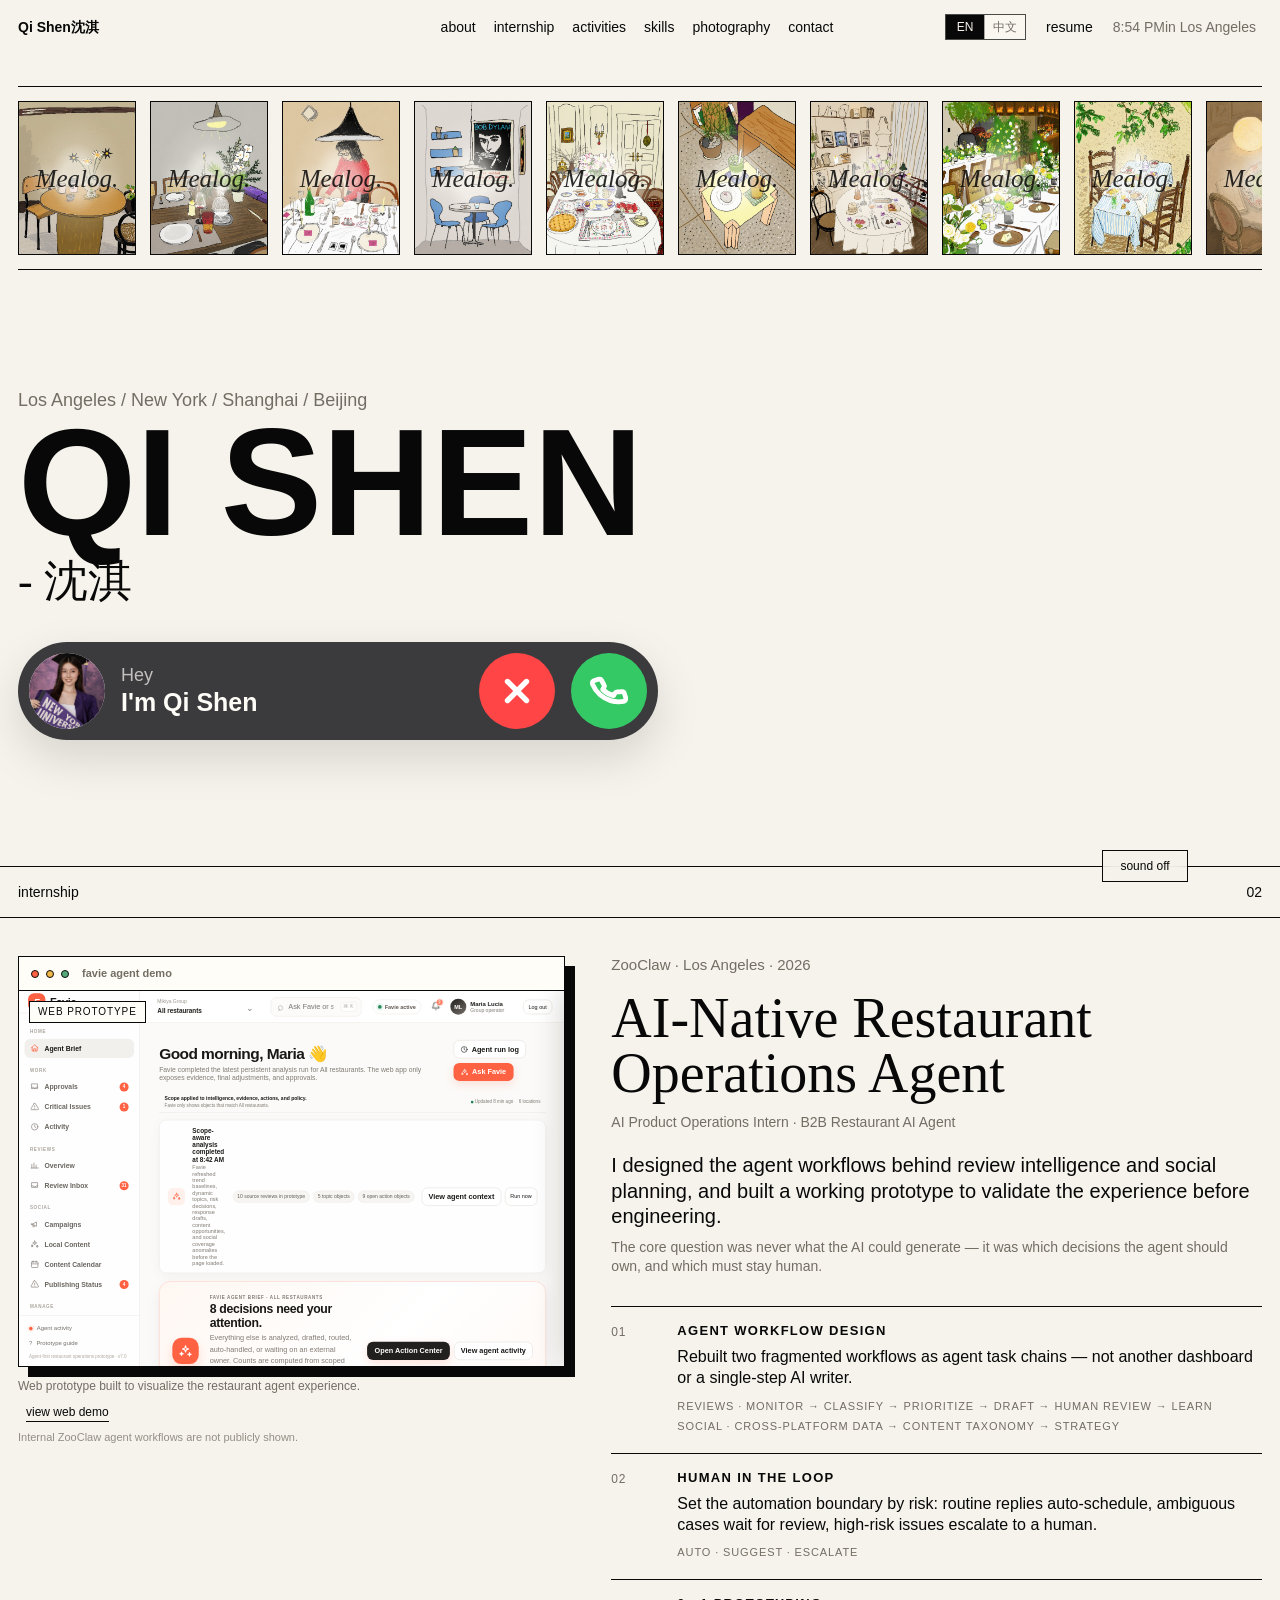
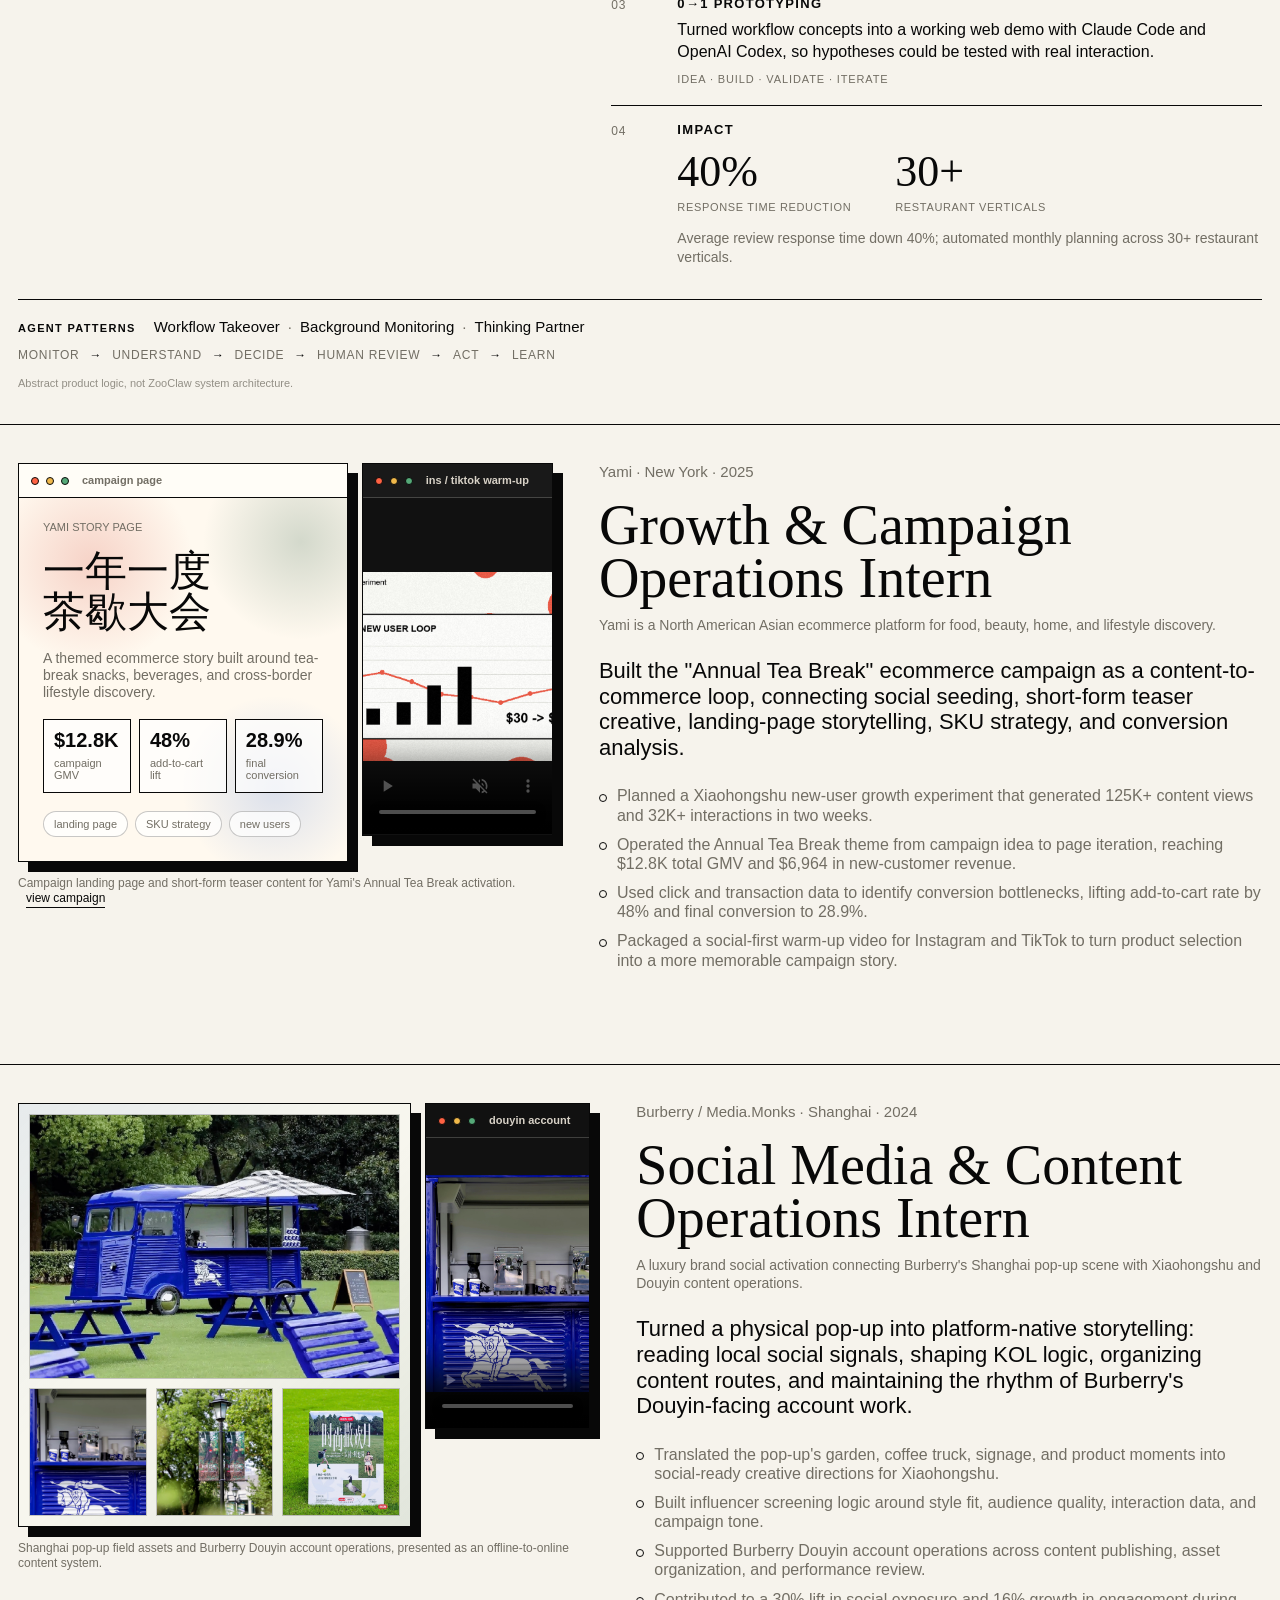
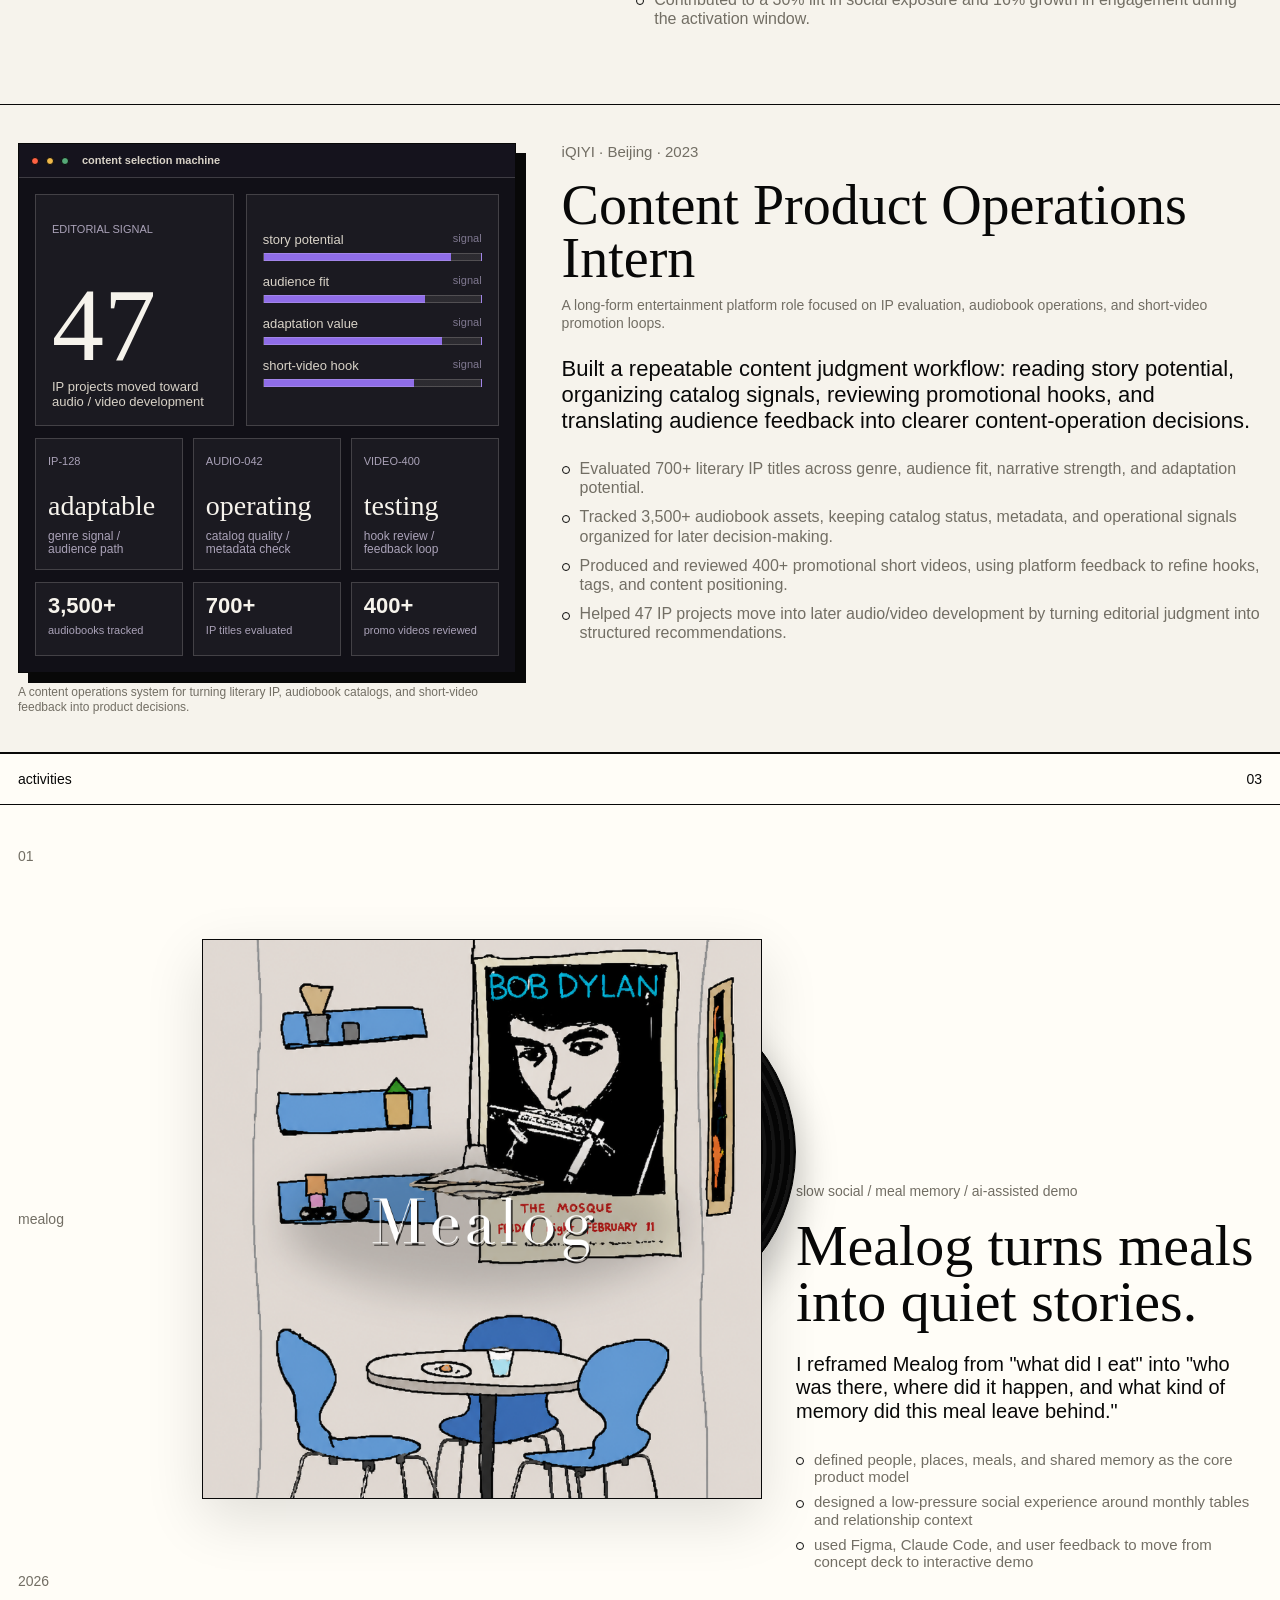
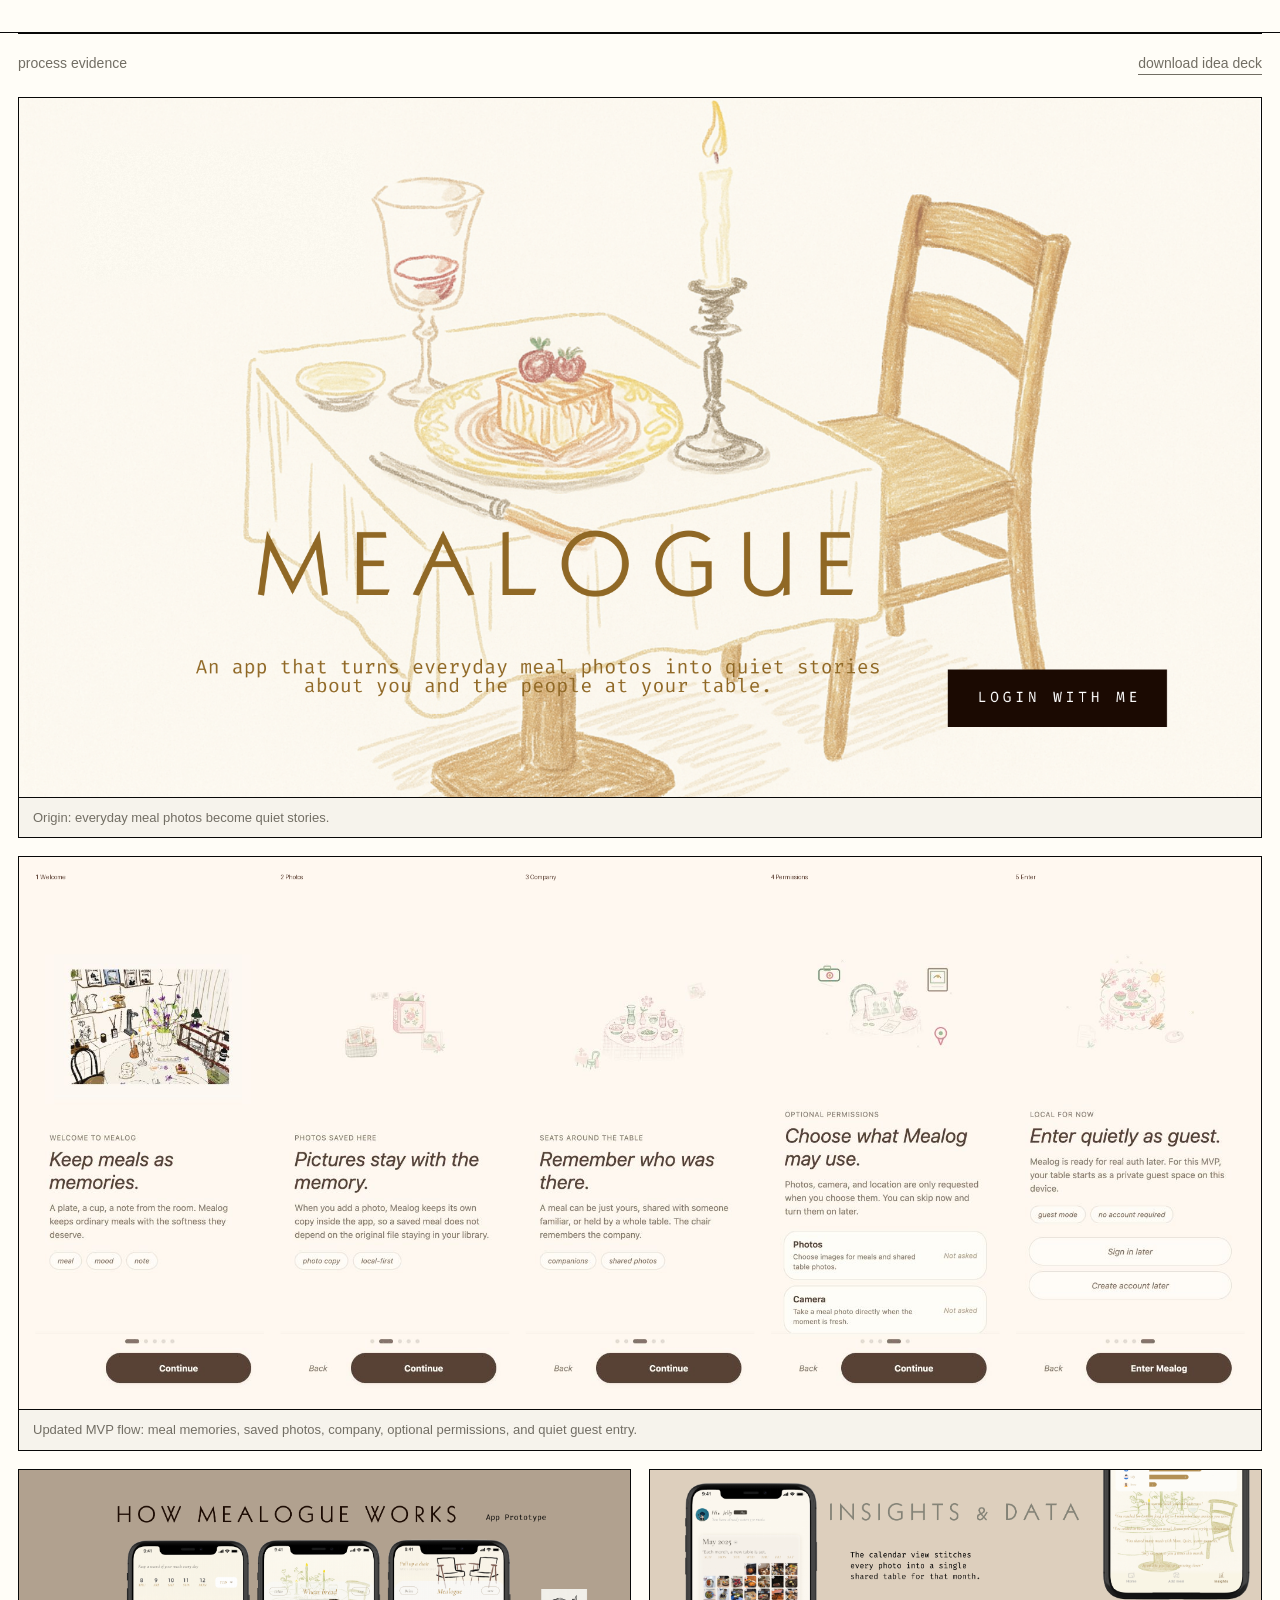
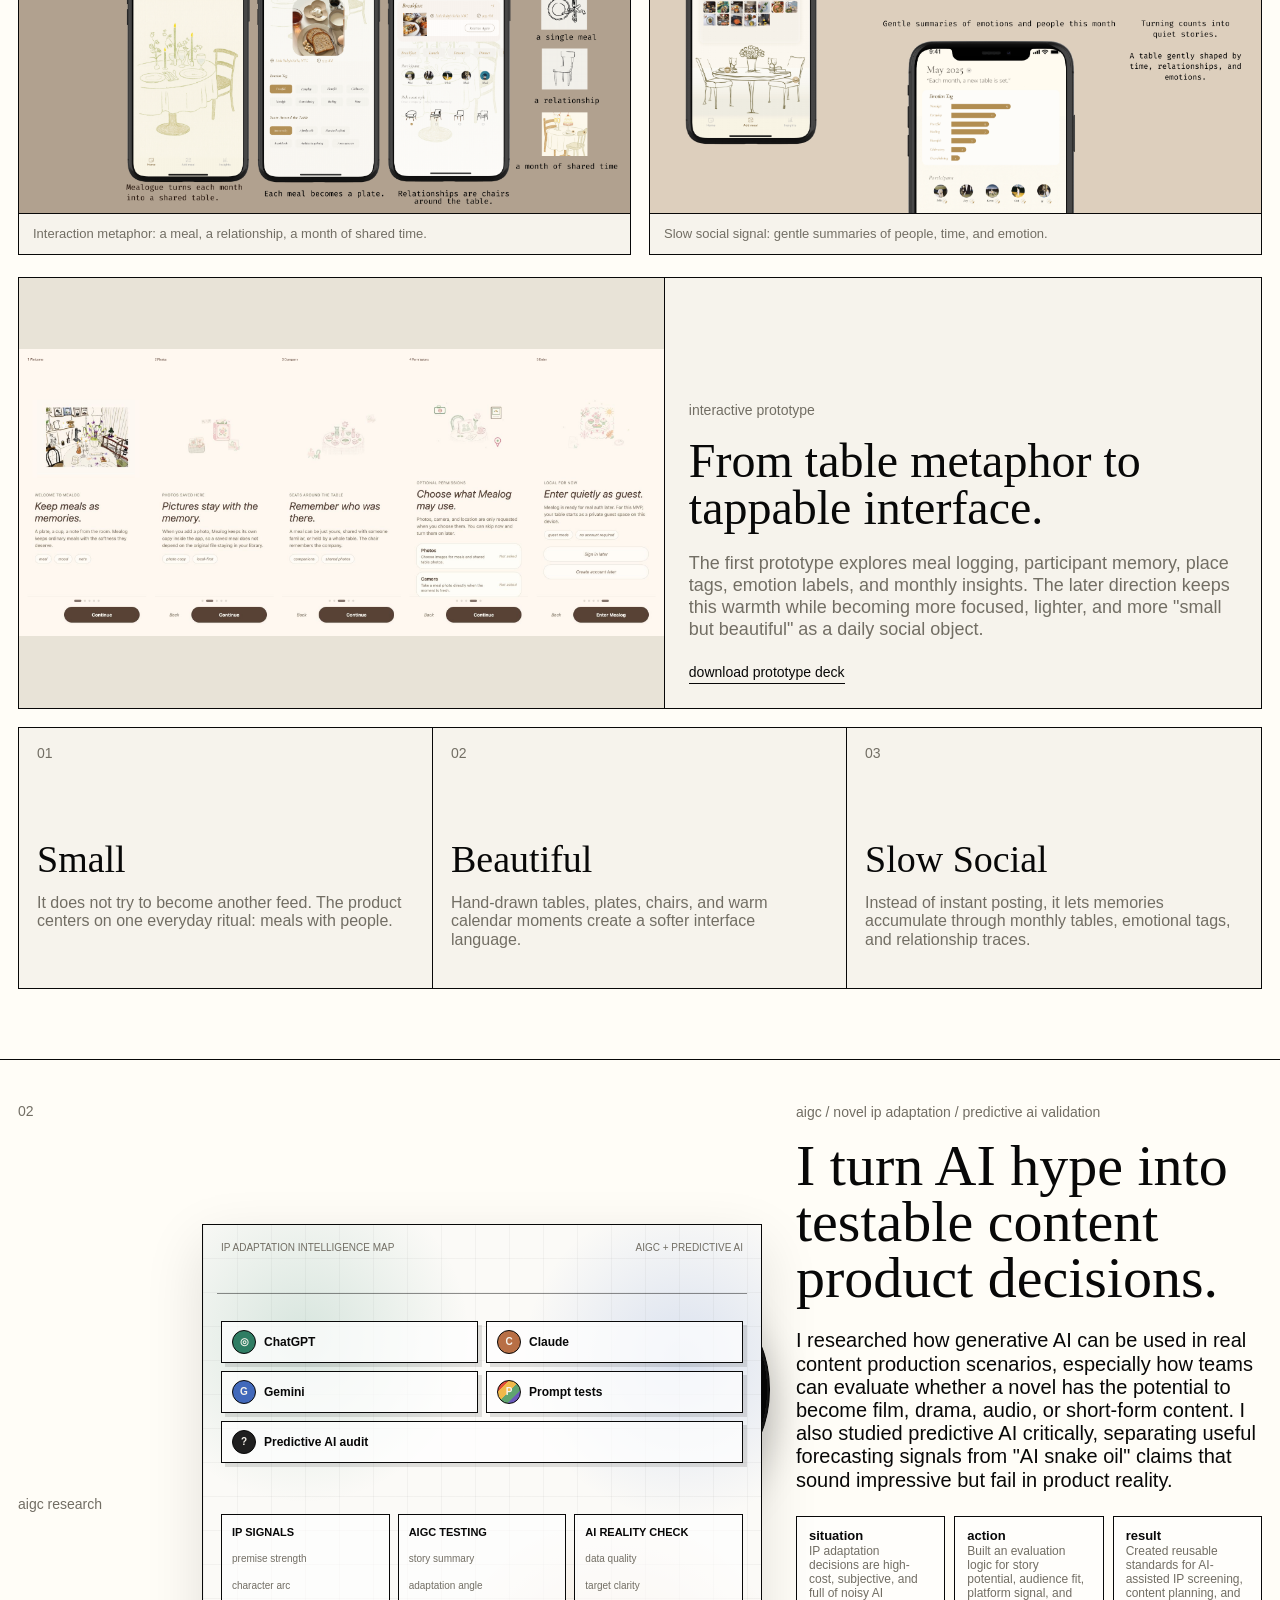
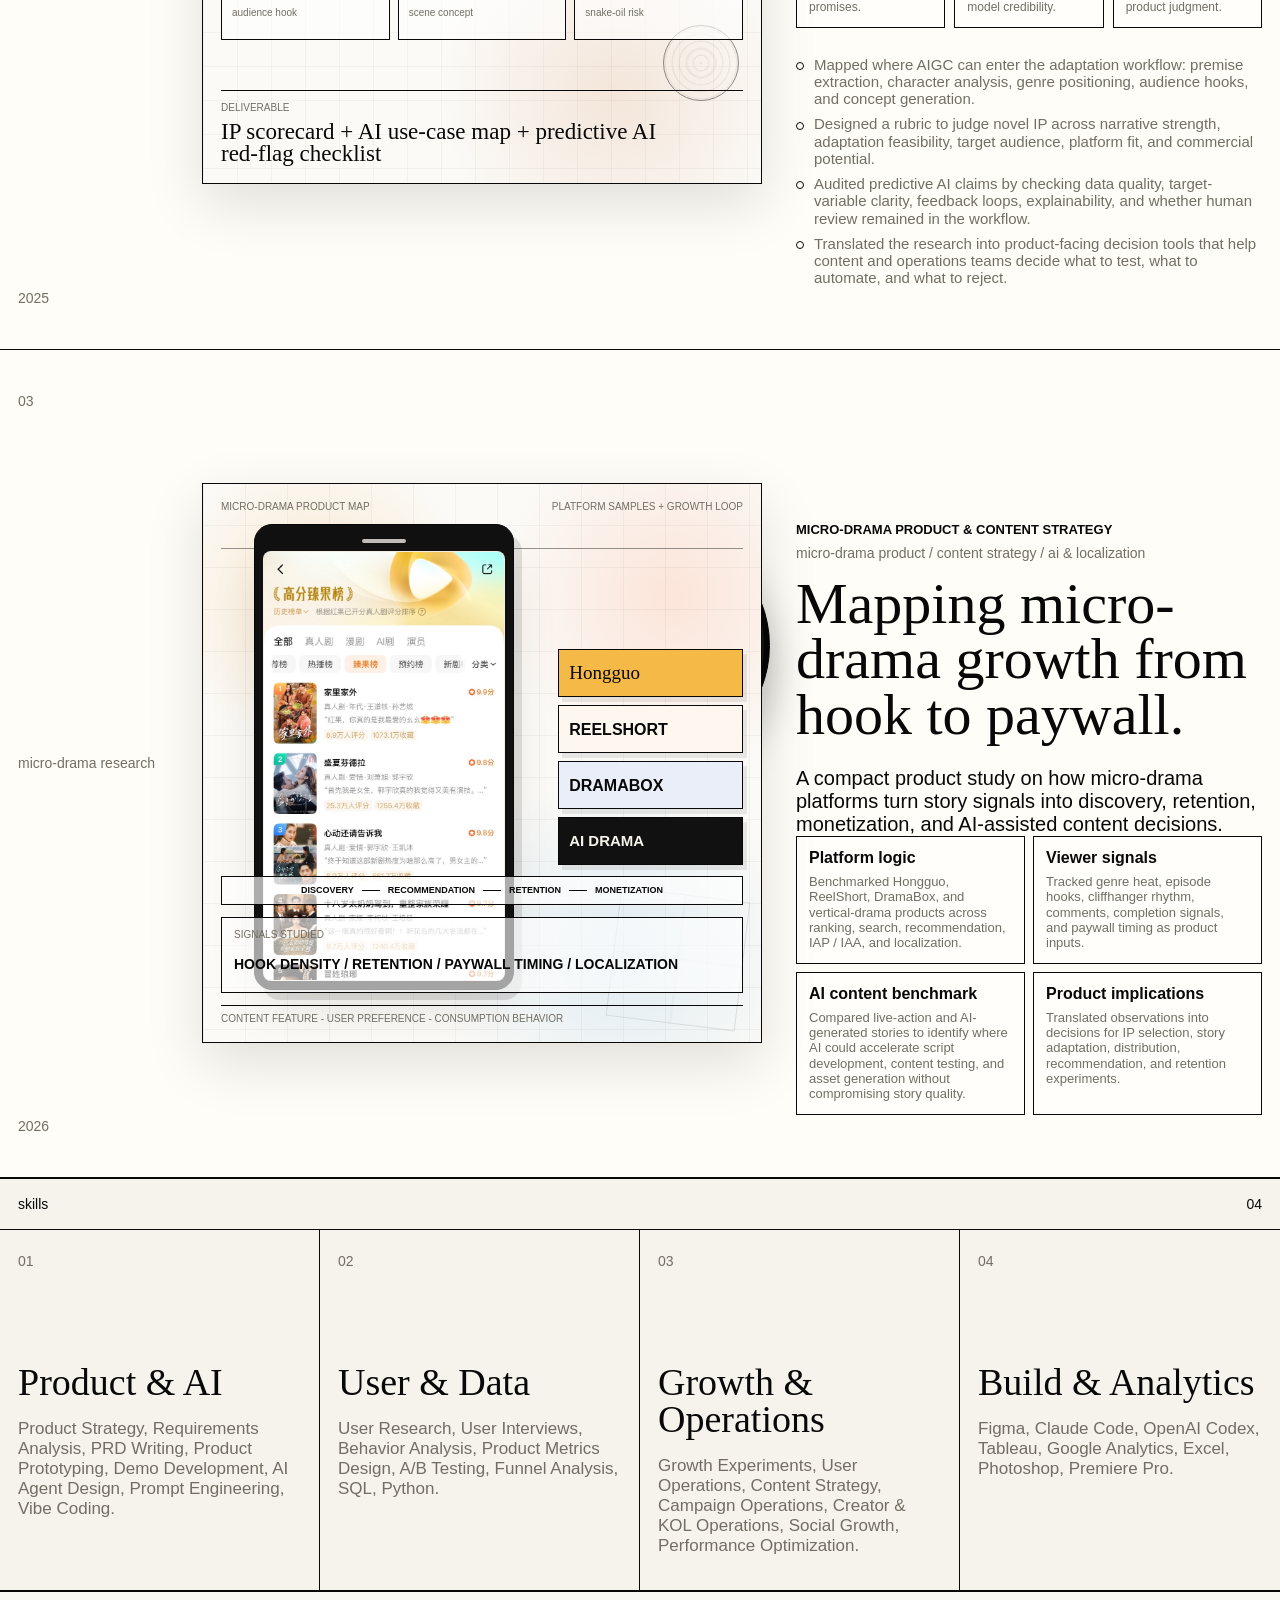
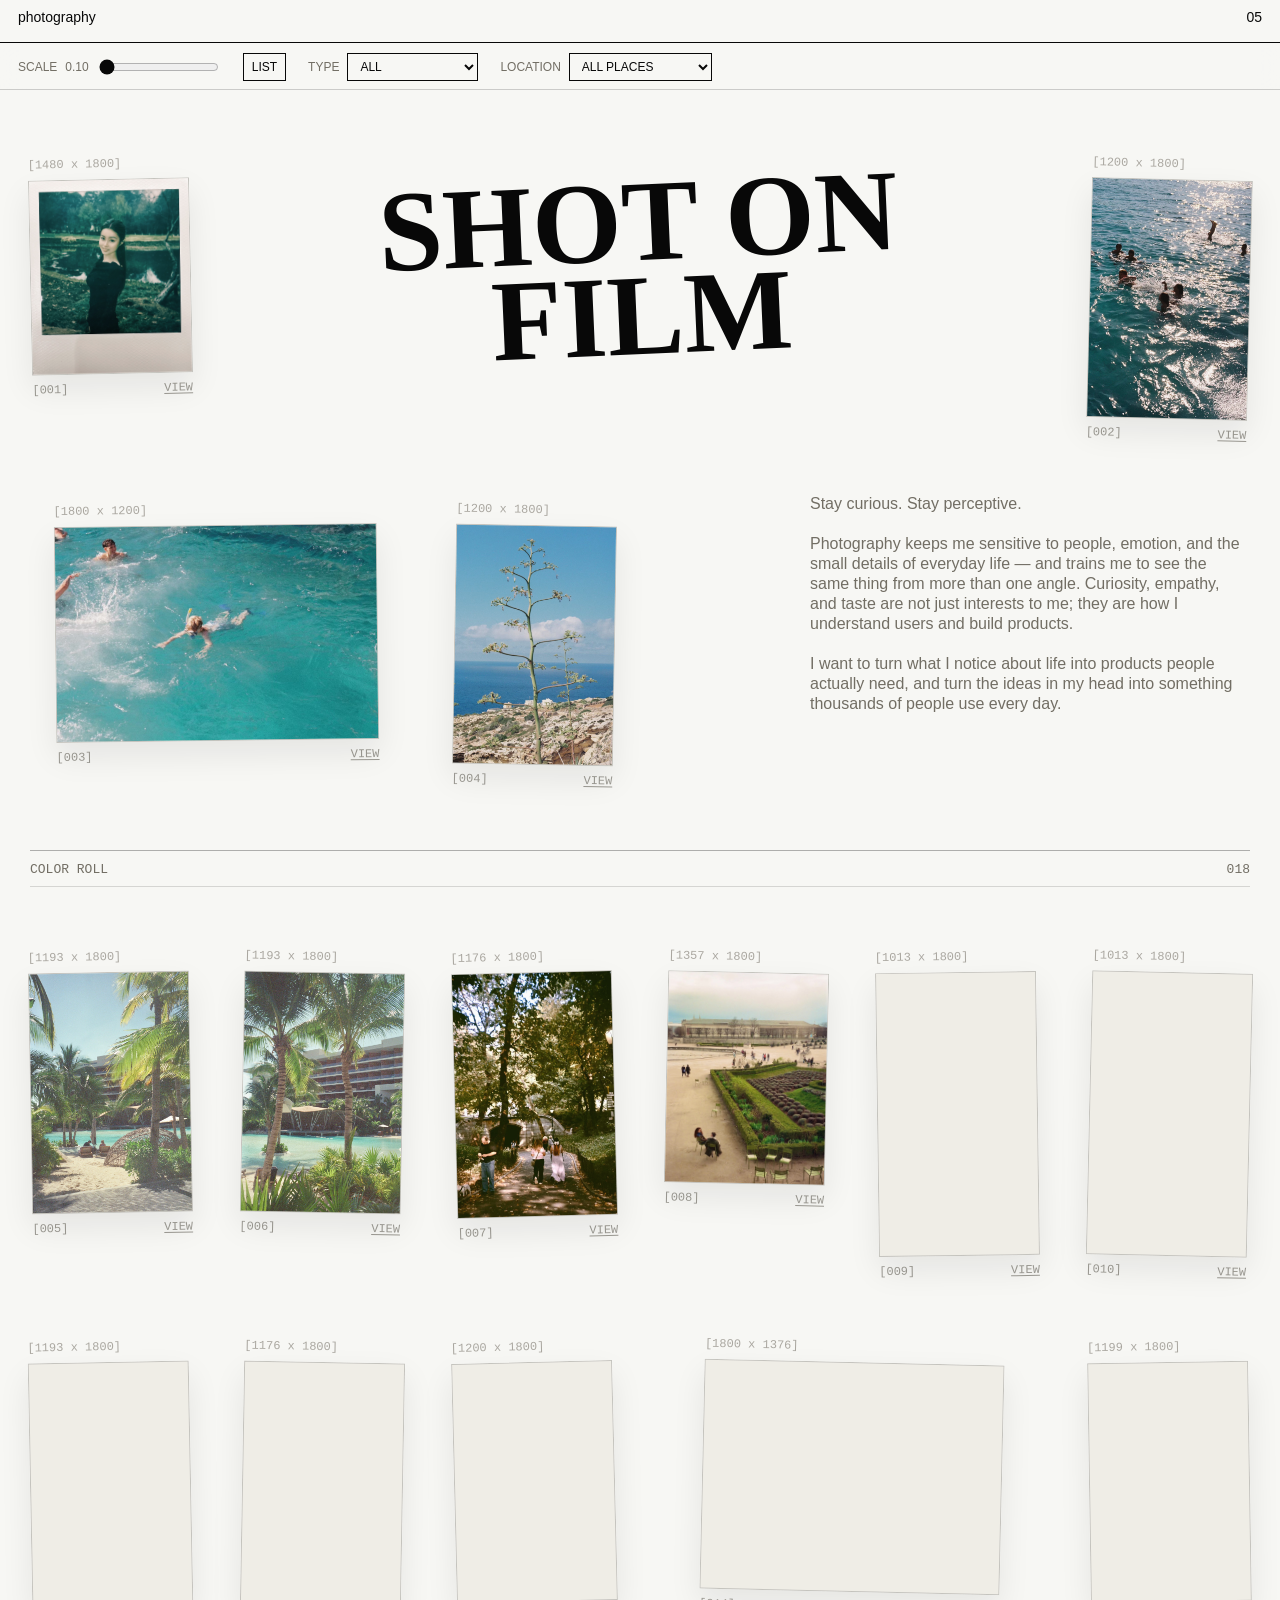
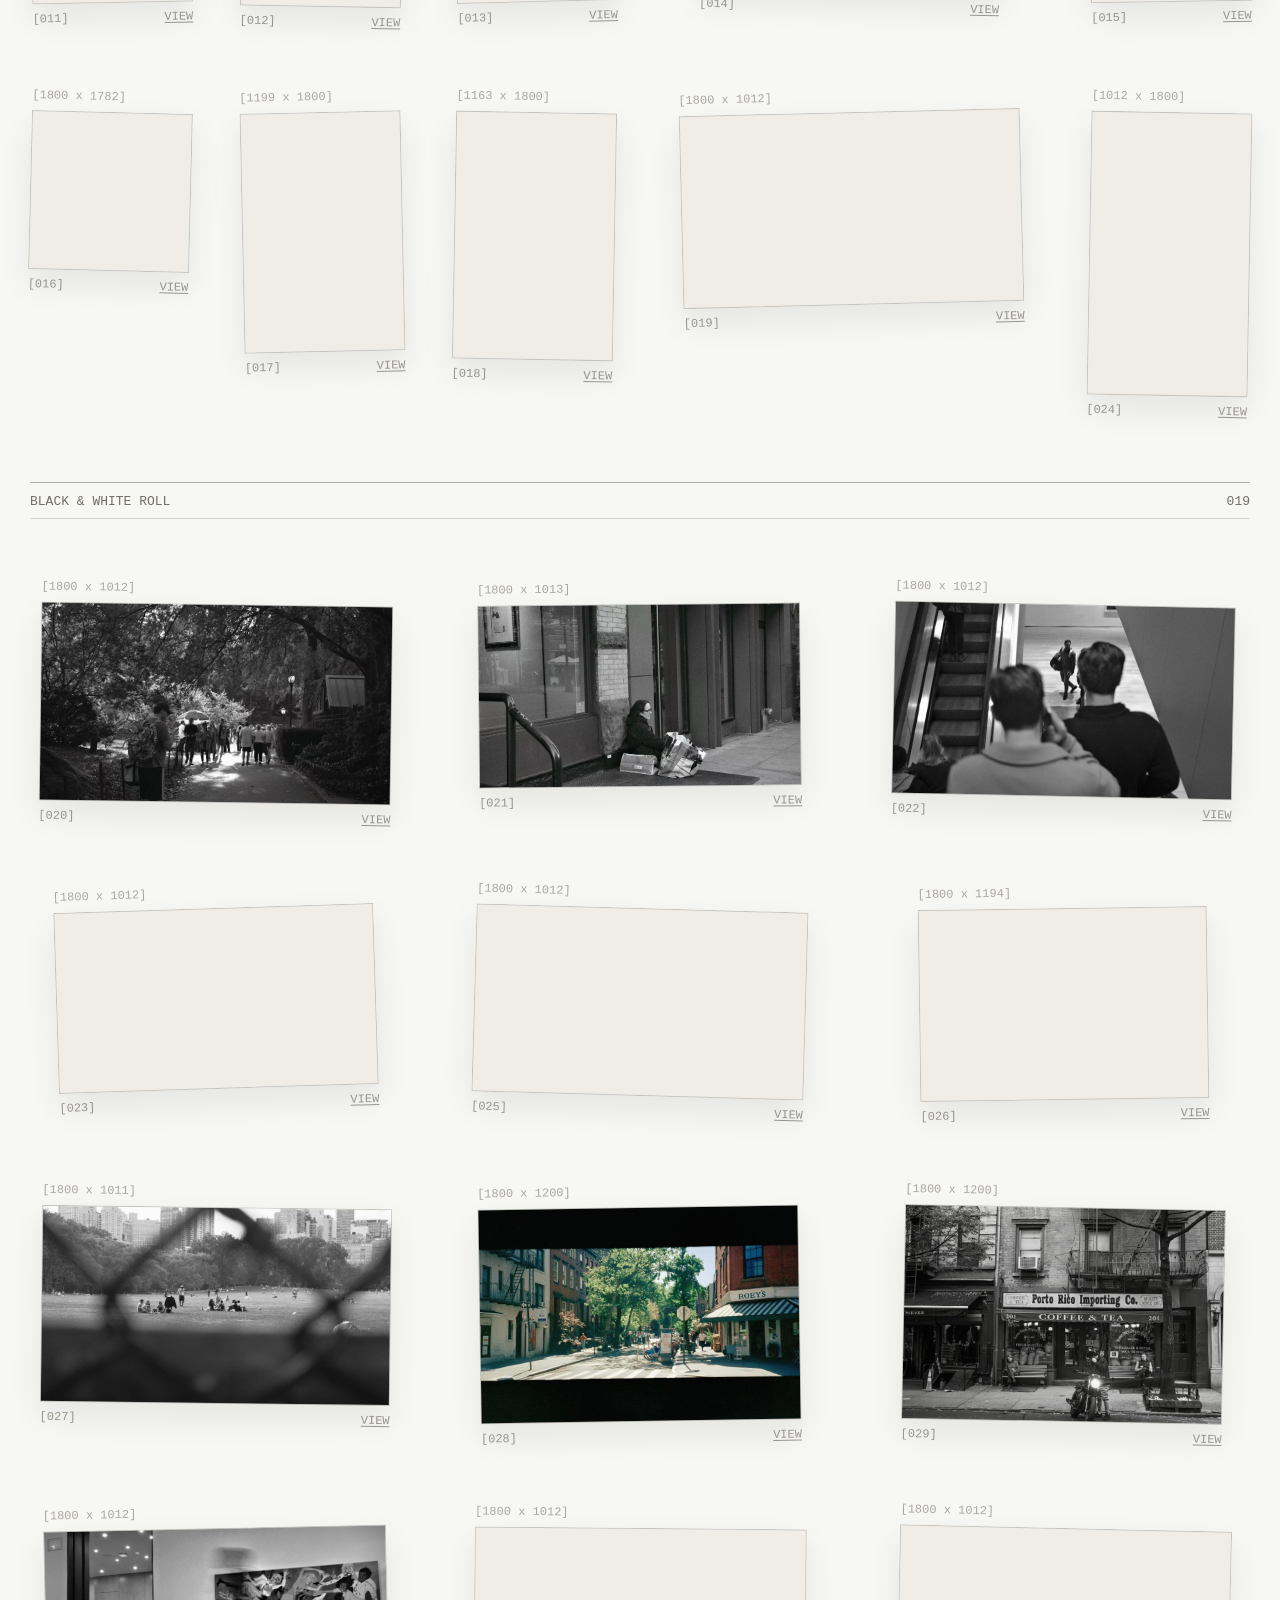
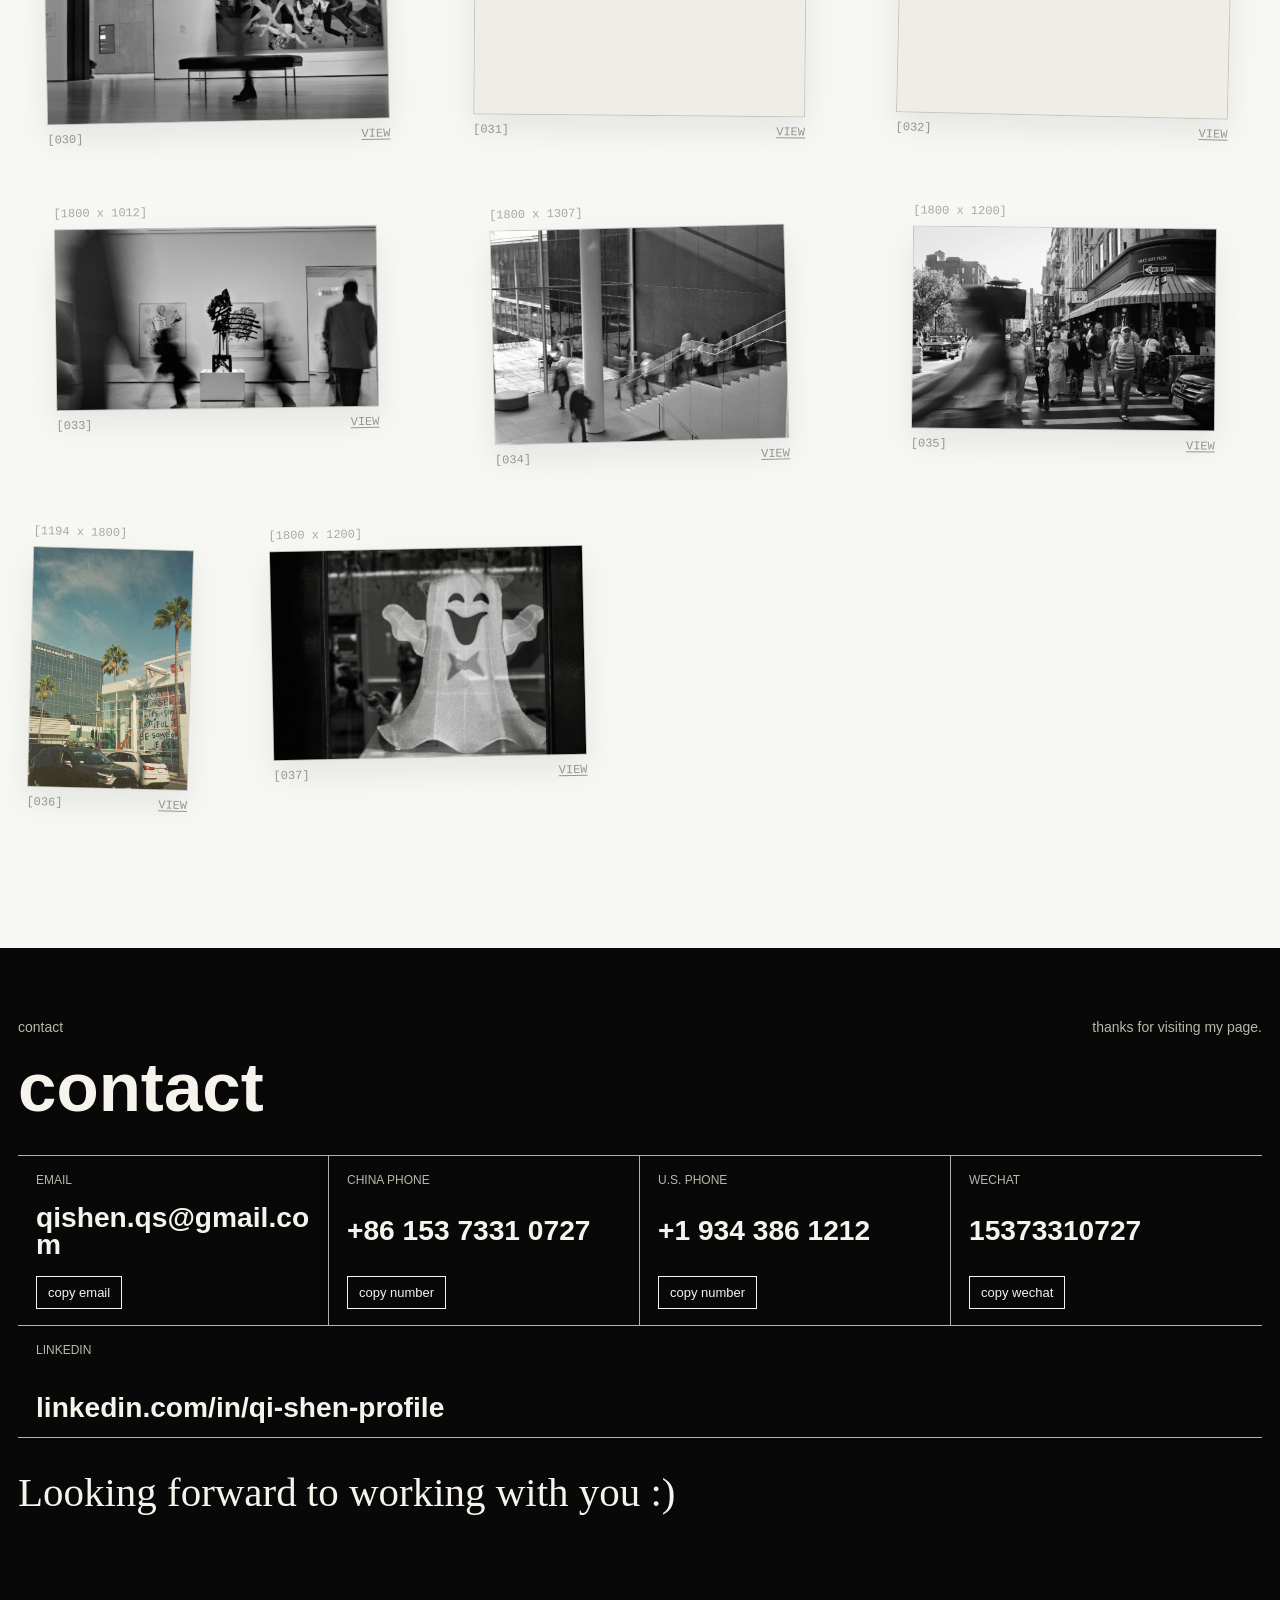
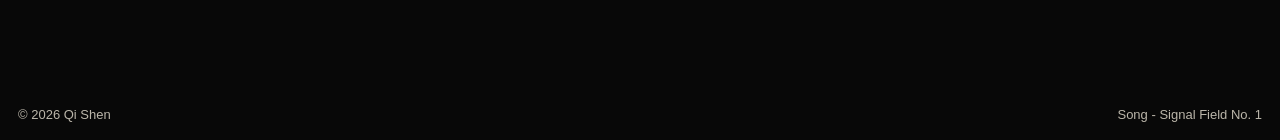
==== index.html @ 94c2ced9 "Add bilingual portfolio language switch" ====
<!doctype html>
<html lang="en">
  <head>
    <meta charset="utf-8">
    <meta name="viewport" content="width=device-width, initial-scale=1">
    <title>Qi Shen - Portfolio</title>
    <meta
      name="description"
      content="Qi Shen's portfolio across user insight, content systems, AI workflows, growth experiments, and digital operations."
    >
    <link rel="stylesheet" href="./styles.css?v=35">
    <script>
      /* Set the stored language before first paint so returning visitors never see a flash. */
      (function () {
        var root = document.documentElement;
        var lang = "en";
        try {
          var stored = window.localStorage.getItem("portfolio-lang");
          if (stored === "zh" || stored === "en") lang = stored;
        } catch (error) {
          lang = "en";
        }
        root.setAttribute("data-lang", lang);
        if (lang === "zh") root.setAttribute("data-lang-pending", "");
        window.setTimeout(function () {
          root.removeAttribute("data-lang-pending");
        }, 1500);
      })();
    </script>
  </head>
  <body>
    <audio id="site-audio" src="./assets/signal-field.wav" preload="auto" loop autoplay></audio>

    <button class="sound-toggle" type="button" aria-label="Toggle soundtrack" aria-pressed="false">
      sound off
    </button>

    <header class="topbar">
      <a class="brand" href="#home">Qi Shen沈淇</a>
      <nav class="primary-nav" aria-label="Main navigation">
        <a href="#about">about</a>
        <a href="#internship">internship</a>
        <a href="#activities">activities</a>
        <a href="#skills">skills</a>
        <a href="#photography">photography</a>
        <a href="#contact">contact</a>
      </nav>
      <div class="header-actions">
        <div class="lang-switch" role="group" aria-label="Language">
          <button class="lang-option is-active" type="button" data-lang-option="en" aria-pressed="true">EN</button>
          <button class="lang-option" type="button" data-lang-option="zh" aria-pressed="false">中文</button>
        </div>
        <details class="resume-menu">
          <summary>resume</summary>
          <div class="resume-panel">
            <a href="./assets/Qi-Shen-Resume-CN.pdf" download>Chinese resume</a>
            <a href="./assets/Qi-Shen-Resume-EN.pdf" download>English resume</a>
          </div>
        </details>
        <span class="local-clock"><span id="la-time">--:--</span> in Los Angeles</span>
      </div>
    </header>

    <main id="home">
      <section class="hero" aria-label="Qi Shen introduction">
        <div class="ticker" aria-hidden="true">
          <div class="ticker-track">
            <figure class="ticker-frame"><img src="./assets/mealog-ticker-01.jpg" alt=""><figcaption>Mealog.</figcaption></figure>
            <figure class="ticker-frame"><img src="./assets/mealog-ticker-02.jpg" alt=""><figcaption>Mealog.</figcaption></figure>
            <figure class="ticker-frame"><img src="./assets/mealog-ticker-03.jpg" alt=""><figcaption>Mealog.</figcaption></figure>
            <figure class="ticker-frame"><img src="./assets/mealog-ticker-04.jpg" alt=""><figcaption>Mealog.</figcaption></figure>
            <figure class="ticker-frame"><img src="./assets/mealog-ticker-05.jpg" alt=""><figcaption>Mealog.</figcaption></figure>
            <figure class="ticker-frame"><img src="./assets/mealog-ticker-06.jpg" alt=""><figcaption>Mealog.</figcaption></figure>
            <figure class="ticker-frame"><img src="./assets/mealog-ticker-07.jpg" alt=""><figcaption>Mealog.</figcaption></figure>
            <figure class="ticker-frame"><img src="./assets/mealog-ticker-08.jpg" alt=""><figcaption>Mealog.</figcaption></figure>
            <figure class="ticker-frame"><img src="./assets/mealog-ticker-09.jpg" alt=""><figcaption>Mealog.</figcaption></figure>
            <figure class="ticker-frame"><img src="./assets/mealog-ticker-10.jpg" alt=""><figcaption>Mealog.</figcaption></figure>
            <figure class="ticker-frame"><img src="./assets/mealog-ticker-11.jpg" alt=""><figcaption>Mealog.</figcaption></figure>
            <figure class="ticker-frame"><img src="./assets/mealog-ticker-12.jpg" alt=""><figcaption>Mealog.</figcaption></figure>
            <figure class="ticker-frame"><img src="./assets/mealog-ticker-13.jpg" alt=""><figcaption>Mealog.</figcaption></figure>
            <figure class="ticker-frame"><img src="./assets/mealog-ticker-14.jpg" alt=""><figcaption>Mealog.</figcaption></figure>
            <figure class="ticker-frame"><img src="./assets/mealog-ticker-01.jpg" alt=""><figcaption>Mealog.</figcaption></figure>
            <figure class="ticker-frame"><img src="./assets/mealog-ticker-02.jpg" alt=""><figcaption>Mealog.</figcaption></figure>
            <figure class="ticker-frame"><img src="./assets/mealog-ticker-03.jpg" alt=""><figcaption>Mealog.</figcaption></figure>
            <figure class="ticker-frame"><img src="./assets/mealog-ticker-04.jpg" alt=""><figcaption>Mealog.</figcaption></figure>
            <figure class="ticker-frame"><img src="./assets/mealog-ticker-05.jpg" alt=""><figcaption>Mealog.</figcaption></figure>
            <figure class="ticker-frame"><img src="./assets/mealog-ticker-06.jpg" alt=""><figcaption>Mealog.</figcaption></figure>
            <figure class="ticker-frame"><img src="./assets/mealog-ticker-07.jpg" alt=""><figcaption>Mealog.</figcaption></figure>
            <figure class="ticker-frame"><img src="./assets/mealog-ticker-08.jpg" alt=""><figcaption>Mealog.</figcaption></figure>
            <figure class="ticker-frame"><img src="./assets/mealog-ticker-09.jpg" alt=""><figcaption>Mealog.</figcaption></figure>
            <figure class="ticker-frame"><img src="./assets/mealog-ticker-10.jpg" alt=""><figcaption>Mealog.</figcaption></figure>
            <figure class="ticker-frame"><img src="./assets/mealog-ticker-11.jpg" alt=""><figcaption>Mealog.</figcaption></figure>
            <figure class="ticker-frame"><img src="./assets/mealog-ticker-12.jpg" alt=""><figcaption>Mealog.</figcaption></figure>
            <figure class="ticker-frame"><img src="./assets/mealog-ticker-13.jpg" alt=""><figcaption>Mealog.</figcaption></figure>
            <figure class="ticker-frame"><img src="./assets/mealog-ticker-14.jpg" alt=""><figcaption>Mealog.</figcaption></figure>
          </div>
        </div>

        <div class="hero-copy">
          <p class="place">Los Angeles / New York / Shanghai / Beijing</p>
          <h1>Qi Shen</h1>
          <p class="cn-name">- 沈淇</p>
          <div class="call-shell" id="about" aria-label="Qi Shen about me call">
            <div class="call-card">
              <img class="call-avatar" src="./assets/qi-shen-grad-portrait.jpg" alt="Qi Shen portrait">
              <div class="call-text">
                <span>Hey</span>
                <strong>I'm Qi Shen</strong>
              </div>
              <button class="call-button call-decline" type="button" aria-label="Hide introduction">
                <svg aria-hidden="true" viewBox="0 0 24 24">
                  <path d="M18 6 6 18M6 6l12 12"></path>
                </svg>
              </button>
              <button class="call-button call-accept" type="button" aria-label="Show introduction" aria-controls="intro-note" aria-expanded="false">
                <svg aria-hidden="true" viewBox="0 0 24 24">
                  <path d="M22 16.92v3a2 2 0 0 1-2.18 2 19.8 19.8 0 0 1-8.63-3.07 19.5 19.5 0 0 1-6-6A19.8 19.8 0 0 1 2.12 4.18 2 2 0 0 1 4.11 2h3a2 2 0 0 1 2 1.72c.12.92.33 1.82.62 2.68a2 2 0 0 1-.45 2.11L8.01 9.78a16 16 0 0 0 6.21 6.21l1.27-1.27a2 2 0 0 1 2.11-.45c.86.29 1.76.5 2.68.62A2 2 0 0 1 22 16.92z"></path>
                </svg>
              </button>
            </div>
            <article class="intro-note" id="intro-note" hidden>
              <figure class="intro-portrait">
                <img src="./assets/qi-shen-grad-portrait.jpg" alt="Qi Shen graduation portrait">
                <figcaption>
                  <span>qi shen / 沈淇</span>
                  <small>curious observer · product thinker</small>
                </figcaption>
              </figure>
              <div class="intro-copy">
                <div class="intro-welcome">
                  <p class="intro-kicker">Hey, welcome to</p>
                  <h2>Shen Qi's Curious Page.</h2>
                  <p class="intro-tags">PEOPLE · CONTENT · DATA · TASTE · CURIOSITY</p>
                </div>
                <div class="intro-strengths" aria-label="Core strengths">
                  <article class="intro-strength">
                    <span>01</span>
                    <h3>User &amp; Content Insight</h3>
                    <p>Find the signals that actually matter inside behavior, content, and context.</p>
                    <small>USER BEHAVIOR · CONTENT SENSE · EMPATHY</small>
                  </article>
                  <article class="intro-strength">
                    <span>02</span>
                    <h3>Strategic Judgment</h3>
                    <p>Move from "what happened" to "why, and what we do next".</p>
                    <small>DATA · PATTERN · DECISION</small>
                  </article>
                  <article class="intro-strength">
                    <span>03</span>
                    <h3>Planning &amp; Execution</h3>
                    <p>Turn vague ideas into plans, experiments, and results that actually happen.</p>
                    <small>EXPERIMENT · EXECUTION · ITERATION</small>
                  </article>
                </div>
              </div>
            </article>
          </div>
        </div>
      </section>

      <section class="internship section-block" id="internship" aria-label="Internship experience">
        <div class="section-heading">
          <p>Internship</p>
          <span>02</span>
        </div>
        <div class="experience-list">
          <article class="experience-card is-featured is-zooclaw">
            <figure class="experience-visual zoo-visual">
              <div class="demo-window" aria-label="Favie restaurant AI agent web prototype preview">
                <div class="demo-window-bar" aria-hidden="true">
                  <span></span>
                  <span></span>
                  <span></span>
                  <strong>favie agent demo</strong>
                </div>
                <div class="demo-window-screen">
                  <iframe src="./assets/favie-agent-demo.html" title="Favie restaurant AI agent web prototype" loading="lazy"></iframe>
                  <span class="demo-flag">Web prototype</span>
                </div>
              </div>
              <figcaption>
                <span class="zoo-caption">Web prototype built to visualize the restaurant agent experience.</span>
                <a class="zoo-demo-link" href="./assets/favie-agent-demo.html" target="_blank" rel="noopener">view web demo</a>
                <span class="zoo-confidential">Internal ZooClaw agent workflows are not publicly shown.</span>
              </figcaption>
            </figure>

            <div class="zoo-head">
              <p class="experience-meta">ZooClaw · Los Angeles · 2026</p>
              <h2>AI-Native Restaurant<br>Operations Agent</h2>
              <p class="zoo-role">AI Product Operations Intern · B2B Restaurant AI Agent</p>
              <p class="zoo-overview">I designed the agent workflows behind review intelligence and social planning, and built a working prototype to validate the experience before engineering.</p>
              <p class="zoo-overview-sub">The core question was never what the AI could generate — it was which decisions the agent should own, and which must stay human.</p>
            </div>

            <div class="zoo-blocks">
              <article class="zoo-block">
                <span class="zoo-block-index">01</span>
                <div>
                  <h3>Agent Workflow Design</h3>
                  <p>Rebuilt two fragmented workflows as agent task chains — not another dashboard or a single-step AI writer.</p>
                  <small>Reviews · monitor → classify → prioritize → draft → human review → learn</small>
                  <small>Social · cross-platform data → content taxonomy → strategy</small>
                </div>
              </article>
              <article class="zoo-block">
                <span class="zoo-block-index">02</span>
                <div>
                  <h3>Human in the Loop</h3>
                  <p>Set the automation boundary by risk: routine replies auto-schedule, ambiguous cases wait for review, high-risk issues escalate to a human.</p>
                  <small>Auto · Suggest · Escalate</small>
                </div>
              </article>
              <article class="zoo-block">
                <span class="zoo-block-index">03</span>
                <div>
                  <h3>0→1 Prototyping</h3>
                  <p>Turned workflow concepts into a working web demo with Claude Code and OpenAI Codex, so hypotheses could be tested with real interaction.</p>
                  <small>Idea · Build · Validate · Iterate</small>
                </div>
              </article>
              <article class="zoo-block zoo-block-impact">
                <span class="zoo-block-index">04</span>
                <div>
                  <h3>Impact</h3>
                  <div class="zoo-impact">
                    <span><b>40%</b><small>response time reduction</small></span>
                    <span><b>30+</b><small>restaurant verticals</small></span>
                  </div>
                  <p>Average review response time down 40%; automated monthly planning across 30+ restaurant verticals.</p>
                </div>
              </article>
            </div>

            <div class="zoo-agent-strip">
              <p class="zoo-agent-label">Agent patterns</p>
              <p class="zoo-agent-patterns">Workflow Takeover<i>·</i>Background Monitoring<i>·</i>Thinking Partner</p>
              <p class="zoo-agent-flow"><span>Monitor</span><i>→</i><span>Understand</span><i>→</i><span>Decide</span><i>→</i><span>Human Review</span><i>→</i><span>Act</span><i>→</i><span>Learn</span></p>
              <p class="zoo-agent-disclaimer">Abstract product logic, not ZooClaw system architecture.</p>
            </div>
          </article>

          <article class="experience-card is-commerce" id="yami">
            <figure class="commerce-visual">
              <div class="commerce-browser" aria-label="Yami campaign page preview">
                <div class="demo-window-bar" aria-hidden="true">
                  <span></span>
                  <span></span>
                  <span></span>
                  <strong>campaign page</strong>
                </div>
                <a
                  class="campaign-page-card"
                  href="https://www.yami.com/us/zh/story/pgB89rKVW?type=story"
                  target="_blank"
                  rel="noopener"
                >
                  <span class="commerce-kicker">Yami story page</span>
                  <strong>一年一度<br>茶歇大会</strong>
                  <p>A themed ecommerce story built around tea-break snacks, beverages, and cross-border lifestyle discovery.</p>
                  <div class="commerce-stat-row" aria-label="Campaign performance">
                    <span><b>$12.8K</b><small>campaign GMV</small></span>
                    <span><b>48%</b><small>add-to-cart lift</small></span>
                    <span><b>28.9%</b><small>final conversion</small></span>
                  </div>
                  <div class="campaign-tags" aria-hidden="true">
                    <span>landing page</span>
                    <span>SKU strategy</span>
                    <span>new users</span>
                  </div>
                </a>
              </div>
              <div class="commerce-video-window" aria-label="Yami social warm-up video preview">
                <div class="demo-window-bar" aria-hidden="true">
                  <span></span>
                  <span></span>
                  <span></span>
                  <strong>ins / tiktok warm-up</strong>
                </div>
                <video controls autoplay muted loop playsinline preload="metadata" poster="./assets/cover-commerce-pulse.jpg">
                  <source src="https://raw.githubusercontent.com/qishenqishen/portfolio/main/assets/yami-campaign-warmup.mov">
                </video>
              </div>
              <figcaption>
                Campaign landing page and short-form teaser content for Yami's Annual Tea Break activation.
                <a href="https://www.yami.com/us/zh/story/pgB89rKVW?type=story" target="_blank" rel="noopener">view campaign</a>
              </figcaption>
            </figure>
            <div class="experience-copy">
              <p class="experience-meta">Yami · New York · 2025</p>
              <h2>Growth & Campaign Operations Intern</h2>
              <p class="company-note">
                Yami is a North American Asian ecommerce platform for food, beauty, home, and lifestyle discovery.
              </p>
              <p>
                Built the "Annual Tea Break" ecommerce campaign as a content-to-commerce loop, connecting social seeding, short-form teaser creative, landing-page storytelling, SKU strategy, and conversion analysis.
              </p>
              <ul>
                <li>Planned a Xiaohongshu new-user growth experiment that generated 125K+ content views and 32K+ interactions in two weeks.</li>
                <li>Operated the Annual Tea Break theme from campaign idea to page iteration, reaching $12.8K total GMV and $6,964 in new-customer revenue.</li>
                <li>Used click and transaction data to identify conversion bottlenecks, lifting add-to-cart rate by 48% and final conversion to 28.9%.</li>
                <li>Packaged a social-first warm-up video for Instagram and TikTok to turn product selection into a more memorable campaign story.</li>
              </ul>
            </div>
          </article>

          <article class="experience-card is-burberry" id="burberry">
            <figure class="burberry-visual">
              <div class="burberry-gallery" aria-label="Burberry Shanghai pop-up visual field notes">
                <img class="is-hero" src="./assets/burberry-popup-01.jpg" alt="Burberry blue pop-up truck in a Shanghai garden">
                <img src="./assets/burberry-popup-02.jpg" alt="Burberry branded coffee station detail">
                <img src="./assets/burberry-popup-03.jpg" alt="Burberry Shanghai pop-up lamp post banners">
                <img src="./assets/burberry-popup-04.jpg" alt="Burberry and Xiaohongshu pop-up event poster on the grass">
              </div>
              <div class="burberry-video-window" aria-label="Burberry Douyin account operations video preview">
                <div class="demo-window-bar" aria-hidden="true">
                  <span></span>
                  <span></span>
                  <span></span>
                  <strong>douyin account</strong>
                </div>
                <video controls autoplay muted loop playsinline preload="metadata" poster="./assets/burberry-popup-02.jpg">
                  <source src="./assets/burberry-douyin-ops.mov">
                </video>
              </div>
              <figcaption>
                Shanghai pop-up field assets and Burberry Douyin account operations, presented as an offline-to-online content system.
              </figcaption>
            </figure>
            <div class="experience-copy">
              <p class="experience-meta">Burberry / Media.Monks · Shanghai · 2024</p>
              <h2>Social Media & Content Operations Intern</h2>
              <p class="company-note">
                A luxury brand social activation connecting Burberry's Shanghai pop-up scene with Xiaohongshu and Douyin content operations.
              </p>
              <p>
                Turned a physical pop-up into platform-native storytelling: reading local social signals, shaping KOL logic, organizing content routes, and maintaining the rhythm of Burberry's Douyin-facing account work.
              </p>
              <ul>
                <li>Translated the pop-up's garden, coffee truck, signage, and product moments into social-ready creative directions for Xiaohongshu.</li>
                <li>Built influencer screening logic around style fit, audience quality, interaction data, and campaign tone.</li>
                <li>Supported Burberry Douyin account operations across content publishing, asset organization, and performance review.</li>
                <li>Contributed to a 30% lift in social exposure and 16% growth in engagement during the activation window.</li>
              </ul>
            </div>
          </article>

          <article class="experience-card is-iqiyi" id="iqiyi">
            <figure class="iqiyi-visual">
              <div class="iqiyi-console" aria-label="iQIYI content product operations dashboard">
                <div class="demo-window-bar" aria-hidden="true">
                  <span></span>
                  <span></span>
                  <span></span>
                  <strong>content selection machine</strong>
                </div>
                <div class="iqiyi-console-body">
                  <div class="iqiyi-scorecard">
                    <span>editorial signal</span>
                    <strong>47</strong>
                    <small>IP projects moved toward audio / video development</small>
                  </div>
                  <div class="iqiyi-matrix" aria-label="Content evaluation criteria">
                    <div><span>story potential</span><i class="score-a"></i></div>
                    <div><span>audience fit</span><i class="score-b"></i></div>
                    <div><span>adaptation value</span><i class="score-c"></i></div>
                    <div><span>short-video hook</span><i class="score-d"></i></div>
                  </div>
                  <div class="iqiyi-content-rail" aria-label="Content review cards">
                    <article>
                      <span>IP-128</span>
                      <strong>adaptable</strong>
                      <small>genre signal / audience path</small>
                    </article>
                    <article>
                      <span>AUDIO-042</span>
                      <strong>operating</strong>
                      <small>catalog quality / metadata check</small>
                    </article>
                    <article>
                      <span>VIDEO-400</span>
                      <strong>testing</strong>
                      <small>hook review / feedback loop</small>
                    </article>
                  </div>
                  <div class="iqiyi-stat-grid" aria-label="iQIYI operating contribution numbers">
                    <span><b>3,500+</b><small>audiobooks tracked</small></span>
                    <span><b>700+</b><small>IP titles evaluated</small></span>
                    <span><b>400+</b><small>promo videos reviewed</small></span>
                  </div>
                </div>
              </div>
              <figcaption>
                A content operations system for turning literary IP, audiobook catalogs, and short-video feedback into product decisions.
              </figcaption>
            </figure>
            <div class="experience-copy">
              <p class="experience-meta">iQIYI · Beijing · 2023</p>
              <h2>Content Product Operations Intern</h2>
              <p class="company-note">
                A long-form entertainment platform role focused on IP evaluation, audiobook operations, and short-video promotion loops.
              </p>
              <p>
                Built a repeatable content judgment workflow: reading story potential, organizing catalog signals, reviewing promotional hooks, and translating audience feedback into clearer content-operation decisions.
              </p>
              <ul>
                <li>Evaluated 700+ literary IP titles across genre, audience fit, narrative strength, and adaptation potential.</li>
                <li>Tracked 3,500+ audiobook assets, keeping catalog status, metadata, and operational signals organized for later decision-making.</li>
                <li>Produced and reviewed 400+ promotional short videos, using platform feedback to refine hooks, tags, and content positioning.</li>
                <li>Helped 47 IP projects move into later audio/video development by turning editorial judgment into structured recommendations.</li>
              </ul>
            </div>
          </article>
        </div>
      </section>

      <section class="activities section-block" id="activities" aria-label="Project and activity experience">
        <div class="section-heading">
          <p>Activities</p>
          <span>03</span>
        </div>

        <article class="record is-lead" id="activity-01">
          <div class="record-meta">
            <span>01</span>
            <span>Mealog</span>
            <span>2026</span>
          </div>
          <figure class="sleeve">
            <img src="./assets/cover-mealog-cafe.png?v=2" alt="Mealog cafe record cover">
            <span class="vinyl" aria-hidden="true"></span>
          </figure>
          <div class="record-copy">
            <p class="eyebrow">slow social / meal memory / AI-assisted demo</p>
            <h2>Mealog turns meals into quiet stories.</h2>
            <p>
              I reframed Mealog from "what did I eat" into "who was there, where did it happen, and what kind of memory did this meal leave behind."
            </p>
            <ol>
              <li>defined people, places, meals, and shared memory as the core product model</li>
              <li>designed a low-pressure social experience around monthly tables and relationship context</li>
              <li>used Figma, Claude Code, and user feedback to move from concept deck to interactive demo</li>
            </ol>
          </div>
        </article>

        <section class="mealog-case" aria-label="Mealog concept deck and prototype">
          <div class="mealog-case-heading">
            <p>process evidence</p>
            <a href="./assets/mealog-idea-deck.pdf" download>download idea deck</a>
          </div>
          <div class="mealog-showcase">
            <figure class="mealog-frame is-large">
              <img src="./assets/mealog-deck-1-clean.png" alt="Mealog concept deck cover">
              <figcaption>Origin: everyday meal photos become quiet stories.</figcaption>
            </figure>
            <figure class="mealog-frame is-large is-panorama">
              <img src="./assets/mealog-onboarding-flow.png" alt="Mealog onboarding flow screens">
              <figcaption>Updated MVP flow: meal memories, saved photos, company, optional permissions, and quiet guest entry.</figcaption>
            </figure>
            <figure class="mealog-frame">
              <img src="./assets/mealog-deck-3.png" alt="Mealog prototype explanation with phone screens">
              <figcaption>Interaction metaphor: a meal, a relationship, a month of shared time.</figcaption>
            </figure>
            <figure class="mealog-frame">
              <img src="./assets/mealog-deck-4.png" alt="Mealog insights and data screens">
              <figcaption>Slow social signal: gentle summaries of people, time, and emotion.</figcaption>
            </figure>
            <article class="prototype-card">
              <figure class="prototype-still">
                <img src="./assets/mealog-onboarding-flow.png" alt="Mealog interactive prototype flow">
              </figure>
              <div>
                <p class="eyebrow">interactive prototype</p>
                <h3>From table metaphor to tappable interface.</h3>
                <p>
                  The first prototype explores meal logging, participant memory, place tags, emotion labels, and monthly insights. The later direction keeps this warmth while becoming more focused, lighter, and more "small but beautiful" as a daily social object.
                </p>
                <a class="prototype-link" href="./assets/mealog-idea-deck.pdf" download>download prototype deck</a>
              </div>
            </article>
          </div>
          <div class="slow-social-points">
            <article>
              <span>01</span>
              <h3>Small</h3>
              <p>It does not try to become another feed. The product centers on one everyday ritual: meals with people.</p>
            </article>
            <article>
              <span>02</span>
              <h3>Beautiful</h3>
              <p>Hand-drawn tables, plates, chairs, and warm calendar moments create a softer interface language.</p>
            </article>
            <article>
              <span>03</span>
              <h3>Slow Social</h3>
              <p>Instead of instant posting, it lets memories accumulate through monthly tables, emotional tags, and relationship traces.</p>
            </article>
          </div>
        </section>

        <article class="record" id="activity-02">
          <div class="record-meta">
            <span>02</span>
            <span>AIGC research</span>
            <span>2025</span>
          </div>
          <figure class="sleeve aigc-visual">
            <div class="aigc-sleeve" role="img" aria-label="AIGC and predictive AI research map for novel IP adaptation and content product decisions">
              <div class="aigc-topline">
                <span>IP adaptation intelligence map</span>
                <span>AIGC + predictive AI</span>
              </div>
              <div class="tool-cloud" aria-label="AI tools studied">
                <span class="tool-pill is-chatgpt"><i>◎</i>ChatGPT</span>
                <span class="tool-pill is-claude"><i>C</i>Claude</span>
                <span class="tool-pill is-gemini"><i>G</i>Gemini</span>
                <span class="tool-pill is-figma"><i>P</i>Prompt tests</span>
                <span class="tool-pill is-predictive"><i>?</i>Predictive AI audit</span>
              </div>
              <div class="aigc-flow">
                <article>
                  <b>IP signals</b>
                  <span>premise strength</span>
                  <span>character arc</span>
                  <span>audience hook</span>
                </article>
                <article>
                  <b>AIGC testing</b>
                  <span>story summary</span>
                  <span>adaptation angle</span>
                  <span>scene concept</span>
                </article>
                <article>
                  <b>AI reality check</b>
                  <span>data quality</span>
                  <span>target clarity</span>
                  <span>snake-oil risk</span>
                </article>
              </div>
              <div class="aigc-output">
                <span>deliverable</span>
                <strong>IP scorecard + AI use-case map + predictive AI red-flag checklist</strong>
              </div>
            </div>
            <span class="vinyl" aria-hidden="true"></span>
          </figure>
          <div class="record-copy">
            <p class="eyebrow">AIGC / novel IP adaptation / predictive AI validation</p>
            <h2>I turn AI hype into testable content product decisions.</h2>
            <p>
              I researched how generative AI can be used in real content production scenarios, especially how teams can evaluate whether a novel has the potential to become film, drama, audio, or short-form content. I also studied predictive AI critically, separating useful forecasting signals from "AI snake oil" claims that sound impressive but fail in product reality.
            </p>
            <div class="research-outcomes" aria-label="STAR summary">
              <span><b>Situation</b><small>IP adaptation decisions are high-cost, subjective, and full of noisy AI promises.</small></span>
              <span><b>Action</b><small>Built an evaluation logic for story potential, audience fit, platform signal, and model credibility.</small></span>
              <span><b>Result</b><small>Created reusable standards for AI-assisted IP screening, content planning, and product judgment.</small></span>
            </div>
            <ol>
              <li>Mapped where AIGC can enter the adaptation workflow: premise extraction, character analysis, genre positioning, audience hooks, and concept generation.</li>
              <li>Designed a rubric to judge novel IP across narrative strength, adaptation feasibility, target audience, platform fit, and commercial potential.</li>
              <li>Audited predictive AI claims by checking data quality, target-variable clarity, feedback loops, explainability, and whether human review remained in the workflow.</li>
              <li>Translated the research into product-facing decision tools that help content and operations teams decide what to test, what to automate, and what to reject.</li>
            </ol>
          </div>
        </article>

        <article class="record" id="activity-03">
          <div class="record-meta">
            <span>03</span>
            <span>micro-drama research</span>
            <span>2026</span>
          </div>
          <figure class="sleeve microdrama-visual">
            <div class="microdrama-sleeve" role="img" aria-label="Micro-drama platform research board">
              <div class="microdrama-topline">
                <span>micro-drama product map</span>
                <span>platform samples + growth loop</span>
              </div>
              <div class="microdrama-stage">
                <div class="microdrama-phone-frame">
                  <span></span>
                  <img src="assets/microdrama-hongguo-ranking.jpg" alt="Hongguo micro-drama ranking screenshot">
                </div>
                <div class="microdrama-badges" aria-hidden="true">
                  <span>Hongguo</span>
                  <span>ReelShort</span>
                  <span>DramaBox</span>
                  <span>AI Drama</span>
                </div>
              </div>
              <div class="microdrama-strip" aria-hidden="true">
                <span>discovery</span>
                <i></i>
                <span>recommendation</span>
                <i></i>
                <span>retention</span>
                <i></i>
                <span>monetization</span>
              </div>
              <div class="microdrama-signal-card">
                <span>signals studied</span>
                <b>hook density / retention / paywall timing / localization</b>
              </div>
              <p>content feature - user preference - consumption behavior</p>
            </div>
            <span class="vinyl" aria-hidden="true"></span>
          </figure>
          <div class="record-copy">
            <p class="eyebrow microdrama-kicker">MICRO-DRAMA PRODUCT & CONTENT STRATEGY</p>
            <p class="eyebrow">micro-drama product / content strategy / AI &amp; localization</p>
            <h2>Mapping micro-drama growth from hook to paywall.</h2>
            <p>
              A compact product study on how micro-drama platforms turn story signals into discovery, retention, monetization, and AI-assisted content decisions.
            </p>
            <div class="case-highlights microdrama-highlights">
              <span><b>Platform logic</b><small>Benchmarked Hongguo, ReelShort, DramaBox, and vertical-drama products across ranking, search, recommendation, IAP / IAA, and localization.</small></span>
              <span><b>Viewer signals</b><small>Tracked genre heat, episode hooks, cliffhanger rhythm, comments, completion signals, and paywall timing as product inputs.</small></span>
              <span><b>AI content benchmark</b><small>Compared live-action and AI-generated stories to identify where AI could accelerate script development, content testing, and asset generation without compromising story quality.</small></span>
              <span><b>Product implications</b><small>Translated observations into decisions for IP selection, story adaptation, distribution, recommendation, and retention experiments.</small></span>
            </div>
          </div>
        </article>
      </section>

      <section class="skills section-block" id="skills" aria-label="Skills">
        <div class="section-heading">
          <p>Skills</p>
          <span>04</span>
        </div>
        <div class="skills-grid">
          <article>
            <span>01</span>
            <h2>Product & AI</h2>
            <p>Product Strategy, Requirements Analysis, PRD Writing, Product Prototyping, Demo Development, AI Agent Design, Prompt Engineering, Vibe Coding.</p>
          </article>
          <article>
            <span>02</span>
            <h2>User & Data</h2>
            <p>User Research, User Interviews, Behavior Analysis, Product Metrics Design, A/B Testing, Funnel Analysis, SQL, Python.</p>
          </article>
          <article>
            <span>03</span>
            <h2>Growth & Operations</h2>
            <p>Growth Experiments, User Operations, Content Strategy, Campaign Operations, Creator & KOL Operations, Social Growth, Performance Optimization.</p>
          </article>
          <article>
            <span>04</span>
            <h2>Build & Analytics</h2>
            <p>Figma, Claude Code, OpenAI Codex, Tableau, Google Analytics, Excel, Photoshop, Premiere Pro.</p>
          </article>
        </div>
      </section>

      <section class="photography section-block" id="photography" aria-label="Photography portfolio">
        <div class="section-heading">
          <p>Photography</p>
          <span>05</span>
        </div>
        <div class="photo-toolbar" aria-label="Photography archive controls">
          <label>scale <span class="scale-value">0.10</span><input data-photo-scale type="range" min="10" max="100" value="10" aria-label="Photo archive scale"></label>
          <button data-photo-list type="button" aria-pressed="false">list</button>
          <label>type
            <select data-photo-type aria-label="Photo type filter">
              <option value="all">all</option>
              <option value="color">color</option>
              <option value="bw">black & white</option>
              <option value="street">street</option>
              <option value="portrait">portrait</option>
              <option value="travel">travel</option>
              <option value="museum">museum</option>
            </select>
          </label>
          <label>location
            <select data-photo-location aria-label="Photo location filter">
              <option value="all">all places</option>
              <option value="new-york">new york</option>
              <option value="los-angeles">los angeles</option>
              <option value="paris">paris</option>
              <option value="miami">miami</option>
              <option value="mediterranean">mediterranean</option>
              <option value="museum">museums</option>
            </select>
          </label>
        </div>
        <div class="photo-archive">
          <div class="photo-title" aria-hidden="true">SHOT ON FILM</div>
          <p class="photo-intro">
            Stay curious. Stay perceptive.<br><br>
            Photography keeps me sensitive to people, emotion, and the small details of everyday life — and trains me to see the same thing from more than one angle. Curiosity, empathy, and taste are not just interests to me; they are how I understand users and build products.<br><br>
            I want to turn what I notice about life into products people actually need, and turn the ideas in my head into something thousands of people use every day.
          </p>
          <div class="photo-divider" data-group="color"><span>color roll</span><span>018</span></div>

          <figure data-tone="color" data-type="color portrait travel" data-location="los-angeles" class="photo-item is-square is-01" style="--photo-w: 238px; --rot: -1.2deg;">
            <span class="photo-size">[1480 x 1800]</span>
            <img width="1480" height="1800" src="./assets/photography/photo-35.jpg" alt="Qi Shen color film photograph 001" loading="lazy" decoding="async">
            <figcaption><span>[001]</span><span>VIEW</span></figcaption>
          </figure>
          <figure data-tone="color" data-type="color travel water" data-location="miami" class="photo-item is-tall is-02" style="--photo-w: 214px; --rot: 1.4deg;">
            <span class="photo-size">[1200 x 1800]</span>
            <img width="1200" height="1800" src="./assets/photography/photo-36.jpg" alt="Qi Shen color film photograph 002" loading="lazy" decoding="async">
            <figcaption><span>[002]</span><span>VIEW</span></figcaption>
          </figure>
          <figure data-tone="color" data-type="color travel water" data-location="miami" class="photo-item is-wide is-03" style="--photo-w: 360px; --rot: -0.7deg;">
            <span class="photo-size">[1800 x 1200]</span>
            <img width="1800" height="1200" src="./assets/photography/photo-38.jpg" alt="Qi Shen color film photograph 003" loading="lazy" decoding="async">
            <figcaption><span>[003]</span><span>VIEW</span></figcaption>
          </figure>
          <figure data-tone="color" data-type="color travel water" data-location="mediterranean" class="photo-item is-tall is-04" style="--photo-w: 212px; --rot: 1deg;">
            <span class="photo-size">[1200 x 1800]</span>
            <img width="1200" height="1800" src="./assets/photography/photo-37.jpg" alt="Qi Shen color film photograph 004" loading="lazy" decoding="async">
            <figcaption><span>[004]</span><span>VIEW</span></figcaption>
          </figure>
          <figure data-tone="color" data-type="color travel water" data-location="miami" class="photo-item is-tall is-05" style="--photo-w: 206px; --rot: -1deg;">
            <span class="photo-size">[1193 x 1800]</span>
            <img width="1193" height="1800" src="./assets/photography/photo-39.jpg" alt="Qi Shen color film photograph 005" loading="lazy" decoding="async">
            <figcaption><span>[005]</span><span>VIEW</span></figcaption>
          </figure>
          <figure data-tone="color" data-type="color travel water" data-location="miami" class="photo-item is-tall is-06" style="--photo-w: 206px; --rot: 1.1deg;">
            <span class="photo-size">[1193 x 1800]</span>
            <img width="1193" height="1800" src="./assets/photography/photo-40.jpg" alt="Qi Shen color film photograph 006" loading="lazy" decoding="async">
            <figcaption><span>[006]</span><span>VIEW</span></figcaption>
          </figure>
          <figure data-tone="color" data-type="color travel landscape" data-location="mediterranean" class="photo-item is-tall is-07" style="--photo-w: 204px; --rot: -1.5deg;">
            <span class="photo-size">[1176 x 1800]</span>
            <img width="1176" height="1800" src="./assets/photography/photo-20.jpg" alt="Qi Shen color film photograph 007" loading="lazy" decoding="async">
            <figcaption><span>[007]</span><span>VIEW</span></figcaption>
          </figure>
          <figure data-tone="color" data-type="color travel street" data-location="paris" class="photo-item is-tall is-08" style="--photo-w: 218px; --rot: 1.2deg;">
            <span class="photo-size">[1357 x 1800]</span>
            <img width="1357" height="1800" src="./assets/photography/photo-12.jpg" alt="Qi Shen color film photograph 008" loading="lazy" decoding="async">
            <figcaption><span>[008]</span><span>VIEW</span></figcaption>
          </figure>
          <figure data-tone="color" data-type="color travel museum" data-location="museum" class="photo-item is-tall is-09" style="--photo-w: 186px; --rot: -0.8deg;">
            <span class="photo-size">[1013 x 1800]</span>
            <img width="1013" height="1800" src="./assets/photography/photo-34.jpg" alt="Qi Shen color film photograph 009" loading="lazy" decoding="async">
            <figcaption><span>[009]</span><span>VIEW</span></figcaption>
          </figure>
          <figure data-tone="color" data-type="color interior" data-location="museum" class="photo-item is-tall is-10" style="--photo-w: 186px; --rot: 1.3deg;">
            <span class="photo-size">[1013 x 1800]</span>
            <img width="1013" height="1800" src="./assets/photography/photo-11.jpg" alt="Qi Shen color film photograph 010" loading="lazy" decoding="async">
            <figcaption><span>[010]</span><span>VIEW</span></figcaption>
          </figure>
          <figure data-tone="color" data-type="color travel street" data-location="new-york" class="photo-item is-tall is-11" style="--photo-w: 200px; --rot: -1.1deg;">
            <span class="photo-size">[1193 x 1800]</span>
            <img width="1193" height="1800" src="./assets/photography/photo-13.jpg" alt="Qi Shen color film photograph 011" loading="lazy" decoding="async">
            <figcaption><span>[011]</span><span>VIEW</span></figcaption>
          </figure>
          <figure data-tone="color" data-type="color travel street" data-location="new-york" class="photo-item is-tall is-12" style="--photo-w: 196px; --rot: 1deg;">
            <span class="photo-size">[1176 x 1800]</span>
            <img width="1176" height="1800" src="./assets/photography/photo-27.jpg" alt="Qi Shen color film photograph 012" loading="lazy" decoding="async">
            <figcaption><span>[012]</span><span>VIEW</span></figcaption>
          </figure>
          <figure data-tone="color" data-type="color travel street" data-location="new-york" class="photo-item is-tall is-13" style="--photo-w: 196px; --rot: -1.4deg;">
            <span class="photo-size">[1200 x 1800]</span>
            <img width="1200" height="1800" src="./assets/photography/photo-30.jpg" alt="Qi Shen color film photograph 013" loading="lazy" decoding="async">
            <figcaption><span>[013]</span><span>VIEW</span></figcaption>
          </figure>
          <figure data-tone="color" data-type="color museum" data-location="museum" class="photo-item is-wide is-14" style="--photo-w: 334px; --rot: 1.3deg;">
            <span class="photo-size">[1800 x 1376]</span>
            <img width="1800" height="1376" src="./assets/photography/photo-31.jpg" alt="Qi Shen color film photograph 014" loading="lazy" decoding="async">
            <figcaption><span>[014]</span><span>VIEW</span></figcaption>
          </figure>
          <figure data-tone="color" data-type="color portrait" data-location="new-york" class="photo-item is-tall is-15" style="--photo-w: 198px; --rot: -0.9deg;">
            <span class="photo-size">[1199 x 1800]</span>
            <img width="1199" height="1800" src="./assets/photography/photo-24.jpg" alt="Qi Shen color film photograph 015" loading="lazy" decoding="async">
            <figcaption><span>[015]</span><span>VIEW</span></figcaption>
          </figure>
          <figure data-tone="color" data-type="color portrait" data-location="new-york" class="photo-item is-square is-16" style="--photo-w: 236px; --rot: 1.4deg;">
            <span class="photo-size">[1800 x 1782]</span>
            <img width="1800" height="1782" src="./assets/photography/photo-33.jpg" alt="Qi Shen color film photograph 016" loading="lazy" decoding="async">
            <figcaption><span>[016]</span><span>VIEW</span></figcaption>
          </figure>
          <figure data-tone="color" data-type="color travel street" data-location="new-york" class="photo-item is-tall is-17" style="--photo-w: 196px; --rot: -1.2deg;">
            <span class="photo-size">[1199 x 1800]</span>
            <img width="1199" height="1800" src="./assets/photography/photo-29.jpg" alt="Qi Shen color film photograph 017" loading="lazy" decoding="async">
            <figcaption><span>[017]</span><span>VIEW</span></figcaption>
          </figure>
          <figure data-tone="color" data-type="color portrait street" data-location="los-angeles" class="photo-item is-tall is-18" style="--photo-w: 206px; --rot: 1deg;">
            <span class="photo-size">[1163 x 1800]</span>
            <img width="1163" height="1800" src="./assets/photography/photo-07.jpg" alt="Qi Shen color film photograph 018" loading="lazy" decoding="async">
            <figcaption><span>[018]</span><span>VIEW</span></figcaption>
          </figure>

          <div class="photo-divider" data-group="bw"><span>black & white roll</span><span>019</span></div>

          <figure data-tone="bw" data-type="bw street portrait" data-location="new-york" class="photo-item is-wide is-19" style="--photo-w: 380px; --rot: -1.4deg;">
            <span class="photo-size">[1800 x 1012]</span>
            <img width="1800" height="1012" src="./assets/photography/photo-01.jpg" alt="Qi Shen black and white film photograph 019" loading="lazy" decoding="async">
            <figcaption><span>[019]</span><span>VIEW</span></figcaption>
          </figure>
          <figure data-tone="bw" data-type="bw street" data-location="new-york" class="photo-item is-wide is-20" style="--photo-w: 392px; --rot: 0.8deg;">
            <span class="photo-size">[1800 x 1012]</span>
            <img width="1800" height="1012" src="./assets/photography/photo-02.jpg" alt="Qi Shen black and white film photograph 020" loading="lazy" decoding="async">
            <figcaption><span>[020]</span><span>VIEW</span></figcaption>
          </figure>
          <figure data-tone="bw" data-type="bw street" data-location="new-york" class="photo-item is-wide is-21" style="--photo-w: 360px; --rot: -0.6deg;">
            <span class="photo-size">[1800 x 1013]</span>
            <img width="1800" height="1013" src="./assets/photography/photo-03.jpg" alt="Qi Shen black and white film photograph 021" loading="lazy" decoding="async">
            <figcaption><span>[021]</span><span>VIEW</span></figcaption>
          </figure>
          <figure data-tone="bw" data-type="bw street museum" data-location="museum" class="photo-item is-wide is-22" style="--photo-w: 380px; --rot: 1.2deg;">
            <span class="photo-size">[1800 x 1012]</span>
            <img width="1800" height="1012" src="./assets/photography/photo-04.jpg" alt="Qi Shen black and white film photograph 022" loading="lazy" decoding="async">
            <figcaption><span>[022]</span><span>VIEW</span></figcaption>
          </figure>
          <figure data-tone="bw" data-type="bw museum" data-location="museum" class="photo-item is-wide is-23" style="--photo-w: 356px; --rot: -1.8deg;">
            <span class="photo-size">[1800 x 1012]</span>
            <img width="1800" height="1012" src="./assets/photography/photo-05.jpg" alt="Qi Shen black and white film photograph 023" loading="lazy" decoding="async">
            <figcaption><span>[023]</span><span>VIEW</span></figcaption>
          </figure>
          <figure data-tone="bw" data-type="bw interior" data-location="new-york" class="photo-item is-tall is-24" style="--photo-w: 190px; --rot: 1deg;">
            <span class="photo-size">[1012 x 1800]</span>
            <img width="1012" height="1800" src="./assets/photography/photo-06.jpg" alt="Qi Shen black and white film photograph 024" loading="lazy" decoding="async">
            <figcaption><span>[024]</span><span>VIEW</span></figcaption>
          </figure>
          <figure data-tone="bw" data-type="bw museum" data-location="museum" class="photo-item is-wide is-25" style="--photo-w: 370px; --rot: 1.6deg;">
            <span class="photo-size">[1800 x 1012]</span>
            <img width="1800" height="1012" src="./assets/photography/photo-08.jpg" alt="Qi Shen black and white film photograph 025" loading="lazy" decoding="async">
            <figcaption><span>[025]</span><span>VIEW</span></figcaption>
          </figure>
          <figure data-tone="bw" data-type="bw travel street" data-location="new-york" class="photo-item is-wide is-26" style="--photo-w: 322px; --rot: -0.8deg;">
            <span class="photo-size">[1800 x 1194]</span>
            <img width="1800" height="1194" src="./assets/photography/photo-09.jpg" alt="Qi Shen black and white film photograph 026" loading="lazy" decoding="async">
            <figcaption><span>[026]</span><span>VIEW</span></figcaption>
          </figure>
          <figure data-tone="bw" data-type="bw street" data-location="new-york" class="photo-item is-wide is-27" style="--photo-w: 390px; --rot: 0.7deg;">
            <span class="photo-size">[1800 x 1011]</span>
            <img width="1800" height="1011" src="./assets/photography/photo-10.jpg" alt="Qi Shen black and white film photograph 027" loading="lazy" decoding="async">
            <figcaption><span>[027]</span><span>VIEW</span></figcaption>
          </figure>
          <figure data-tone="bw" data-type="bw street" data-location="new-york" class="photo-item is-wide is-28" style="--photo-w: 358px; --rot: -0.9deg;">
            <span class="photo-size">[1800 x 1200]</span>
            <img width="1800" height="1200" src="./assets/photography/photo-14.jpg" alt="Qi Shen black and white film photograph 028" loading="lazy" decoding="async">
            <figcaption><span>[028]</span><span>VIEW</span></figcaption>
          </figure>
          <figure data-tone="bw" data-type="bw street" data-location="new-york" class="photo-item is-wide is-29" style="--photo-w: 358px; --rot: 1.1deg;">
            <span class="photo-size">[1800 x 1200]</span>
            <img width="1800" height="1200" src="./assets/photography/photo-15.jpg" alt="Qi Shen black and white film photograph 029" loading="lazy" decoding="async">
            <figcaption><span>[029]</span><span>VIEW</span></figcaption>
          </figure>
          <figure data-tone="bw" data-type="bw museum" data-location="museum" class="photo-item is-wide is-30" style="--photo-w: 382px; --rot: -1.2deg;">
            <span class="photo-size">[1800 x 1012]</span>
            <img width="1800" height="1012" src="./assets/photography/photo-16.jpg" alt="Qi Shen black and white film photograph 030" loading="lazy" decoding="async">
            <figcaption><span>[030]</span><span>VIEW</span></figcaption>
          </figure>
          <figure data-tone="bw" data-type="bw museum" data-location="museum" class="photo-item is-wide is-31" style="--photo-w: 370px; --rot: 0.5deg;">
            <span class="photo-size">[1800 x 1012]</span>
            <img width="1800" height="1012" src="./assets/photography/photo-17.jpg" alt="Qi Shen black and white film photograph 031" loading="lazy" decoding="async">
            <figcaption><span>[031]</span><span>VIEW</span></figcaption>
          </figure>
          <figure data-tone="bw" data-type="bw museum" data-location="museum" class="photo-item is-wide is-32" style="--photo-w: 370px; --rot: 1.3deg;">
            <span class="photo-size">[1800 x 1012]</span>
            <img width="1800" height="1012" src="./assets/photography/photo-22.jpg" alt="Qi Shen black and white film photograph 032" loading="lazy" decoding="async">
            <figcaption><span>[032]</span><span>VIEW</span></figcaption>
          </figure>
          <figure data-tone="bw" data-type="bw museum" data-location="museum" class="photo-item is-wide is-33" style="--photo-w: 360px; --rot: -0.8deg;">
            <span class="photo-size">[1800 x 1012]</span>
            <img width="1800" height="1012" src="./assets/photography/photo-23.jpg" alt="Qi Shen black and white film photograph 033" loading="lazy" decoding="async">
            <figcaption><span>[033]</span><span>VIEW</span></figcaption>
          </figure>
          <figure data-tone="bw" data-type="bw museum" data-location="museum" class="photo-item is-wide is-34" style="--photo-w: 328px; --rot: -1.4deg;">
            <span class="photo-size">[1800 x 1307]</span>
            <img width="1800" height="1307" src="./assets/photography/photo-25.jpg" alt="Qi Shen black and white film photograph 034" loading="lazy" decoding="async">
            <figcaption><span>[034]</span><span>VIEW</span></figcaption>
          </figure>
          <figure data-tone="bw" data-type="bw street" data-location="new-york" class="photo-item is-wide is-35" style="--photo-w: 338px; --rot: 0.6deg;">
            <span class="photo-size">[1800 x 1200]</span>
            <img width="1800" height="1200" src="./assets/photography/photo-26.jpg" alt="Qi Shen black and white film photograph 035" loading="lazy" decoding="async">
            <figcaption><span>[035]</span><span>VIEW</span></figcaption>
          </figure>
          <figure data-tone="bw" data-type="bw street" data-location="new-york" class="photo-item is-tall is-36" style="--photo-w: 196px; --rot: 1.5deg;">
            <span class="photo-size">[1194 x 1800]</span>
            <img width="1194" height="1800" src="./assets/photography/photo-28.jpg" alt="Qi Shen black and white film photograph 036" loading="lazy" decoding="async">
            <figcaption><span>[036]</span><span>VIEW</span></figcaption>
          </figure>
          <figure data-tone="bw" data-type="bw still-life" data-location="new-york" class="photo-item is-wide is-37" style="--photo-w: 350px; --rot: -1.2deg;">
            <span class="photo-size">[1800 x 1200]</span>
            <img width="1800" height="1200" src="./assets/photography/photo-32.jpg" alt="Qi Shen black and white film photograph 037" loading="lazy" decoding="async">
            <figcaption><span>[037]</span><span>VIEW</span></figcaption>
          </figure>
        </div>
      </section>

      <section class="contact" id="contact" aria-label="Contact">
        <div class="contact-heading">
          <p>contact</p>
          <span>Thanks for visiting my page.</span>
        </div>
        <h2 class="contact-email-display">Contact</h2>
        <div class="contact-grid" aria-label="Contact details">
          <article class="contact-card">
            <span>Email</span>
            <a href="mailto:qishen.qs@gmail.com">qishen.qs@gmail.com</a>
            <button class="copy-contact" type="button" data-copy="qishen.qs@gmail.com" data-label="copy email">copy email</button>
          </article>
          <article class="contact-card">
            <span>China phone</span>
            <a href="tel:+8615373310727">+86 153 7331 0727</a>
            <button class="copy-contact" type="button" data-copy="+86 153 7331 0727" data-label="copy number">copy number</button>
          </article>
          <article class="contact-card">
            <span>U.S. phone</span>
            <a href="tel:+19343861212">+1 934 386 1212</a>
            <button class="copy-contact" type="button" data-copy="+1 934 386 1212" data-label="copy number">copy number</button>
          </article>
          <article class="contact-card">
            <span>WeChat</span>
            <strong>15373310727</strong>
            <button class="copy-contact" type="button" data-copy="15373310727" data-label="copy wechat">copy wechat</button>
          </article>
          <article class="contact-card contact-card-wide">
            <span>LinkedIn</span>
            <a href="http://www.linkedin.com/in/qi-shen-profile" target="_blank" rel="noopener">linkedin.com/in/qi-shen-profile</a>
          </article>
        </div>
        <p class="contact-closing">Looking forward to working with you :)</p>
        <footer>
          <span>© 2026 Qi Shen</span>
          <span>Song - Signal Field No. 1</span>
        </footer>
      </section>
    </main>

    <script src="./i18n.js?v=1"></script>
    <script src="./script.js?v=18"></script>
  </body>
</html>
---- styles.css ----
:root {
  --ink: #080808;
  --paper: #f6f3ec;
  --cream: #fffdf7;
  --mist: #e8e3d7;
  --muted: #726e64;
  --violet: #5e4b8b;
  --red: #d84b3a;
  --green: #426d56;
  --blue: #1f5ed9;
  --site-cursor: url("./assets/cursor-arrow.png") 9 7, auto;
  --sans: Arial, Helvetica, sans-serif;
  --cjk: "PingFang SC", "Hiragino Sans GB", "Microsoft YaHei", Arial, Helvetica, sans-serif;
  --display: "Arial Black", Impact, Arial, Helvetica, sans-serif;
  --serif: Georgia, "Times New Roman", serif;
  --hand: "Marker Felt", "Comic Sans MS", "Chalkboard SE", "Bradley Hand", cursive;
}

* {
  box-sizing: border-box;
}

html {
  overflow-x: hidden;
  scroll-behavior: smooth;
  cursor: var(--site-cursor);
}

body {
  margin: 0;
  overflow-x: hidden;
  background: var(--paper);
  color: var(--ink);
  cursor: var(--site-cursor);
  font-family: var(--sans);
  letter-spacing: 0;
}

html[lang="zh-CN"] body {
  font-family: var(--cjk);
}

a,
button {
  color: inherit;
  cursor: var(--site-cursor);
  font: inherit;
  letter-spacing: 0;
}

a {
  text-decoration: none;
}

button {
  border: 0;
  background: transparent;
}

img {
  display: block;
  max-width: 100%;
}

.sound-toggle {
  position: fixed;
  right: 92px;
  bottom: 18px;
  z-index: 40;
  min-width: 86px;
  padding: 9px 12px;
  border: 1px solid var(--ink);
  background: rgba(246, 243, 236, 0.82);
  backdrop-filter: blur(12px);
  font-size: 12px;
  line-height: 1;
  text-transform: lowercase;
}

.topbar {
  position: fixed;
  top: 0;
  right: 0;
  left: 0;
  z-index: 30;
  display: grid;
  grid-template-columns: minmax(150px, 1fr) auto minmax(260px, 1fr);
  min-height: 54px;
  align-items: center;
  gap: 18px;
  padding: 14px 24px 14px 18px;
  background: rgba(246, 243, 236, 0.72);
  backdrop-filter: blur(14px);
  font-size: 14px;
  line-height: 1;
}

.brand {
  justify-self: start;
  font-weight: 700;
}

.primary-nav {
  display: flex;
  justify-self: center;
  gap: 18px;
}

.header-actions {
  display: flex;
  align-items: center;
  justify-self: end;
  gap: 20px;
}

.lang-switch {
  display: inline-flex;
  align-items: center;
  overflow: hidden;
  border: 1px solid rgba(8, 8, 8, 0.72);
  background: rgba(255, 253, 247, 0.42);
}

.lang-option {
  min-width: 38px;
  padding: 6px 8px;
  font-size: 12px;
  line-height: 1;
  color: var(--muted);
}

.lang-option + .lang-option {
  border-left: 1px solid rgba(8, 8, 8, 0.34);
}

.lang-option.is-active {
  background: var(--ink);
  color: var(--paper);
}

.resume-menu {
  position: relative;
}

.resume-menu summary {
  list-style: none;
}

.resume-menu summary::-webkit-details-marker {
  display: none;
}

.resume-panel {
  position: absolute;
  top: calc(100% + 13px);
  right: 0;
  display: grid;
  min-width: 164px;
  border: 1px solid var(--ink);
  background: rgba(255, 253, 247, 0.95);
  box-shadow: 8px 8px 0 var(--ink);
}

.resume-panel a {
  padding: 12px 13px;
  border-bottom: 1px solid var(--ink);
  white-space: nowrap;
}

.resume-panel a:last-child {
  border-bottom: 0;
}

.resume-panel a:hover {
  background: var(--ink);
  color: var(--paper);
}

.local-clock {
  color: var(--muted);
  white-space: nowrap;
}

.hero {
  min-height: calc(100svh - 34px);
  padding: 86px 18px 54px;
}

.ticker {
  overflow: hidden;
  border-top: 1px solid var(--ink);
  border-bottom: 1px solid var(--ink);
}

.ticker-track {
  display: flex;
  width: max-content;
  gap: 14px;
  padding: 14px 0;
  animation: tickerMove 62s linear infinite;
}

.ticker-frame {
  position: relative;
  flex: 0 0 auto;
  width: 118px;
  height: 154px;
  margin: 0;
  overflow: hidden;
  border: 1px solid var(--ink);
  object-fit: cover;
  background: var(--cream);
}

.ticker-frame::after {
  position: absolute;
  inset: 0;
  content: "";
  background: radial-gradient(ellipse at center, rgba(255, 253, 247, 0.72) 0 18%, rgba(255, 253, 247, 0.22) 33%, transparent 60%);
  opacity: 0.78;
  pointer-events: none;
}

.ticker-frame img {
  width: 100%;
  height: 100%;
  object-fit: cover;
  filter: saturate(0.9) contrast(0.98);
}

.ticker-frame figcaption {
  position: absolute;
  top: 50%;
  left: 50%;
  z-index: 2;
  transform: translate(-50%, -50%);
  color: rgba(8, 8, 8, 0.86);
  font-family: Didot, "Bodoni 72", "Bodoni 72 Smallcaps", "Times New Roman", serif;
  font-size: 25px;
  font-style: italic;
  line-height: 1;
  text-shadow: 0 1px 12px rgba(255, 253, 247, 0.92);
  white-space: nowrap;
}

@keyframes tickerMove {
  from {
    transform: translateX(0);
  }

  to {
    transform: translateX(-50%);
  }
}

.hero-copy {
  display: grid;
  min-height: calc(100svh - 430px);
  align-content: end;
  padding-top: 28px;
}

.place {
  margin: 0 0 12px;
  color: var(--muted);
  font-size: 18px;
}

.hero h1 {
  margin: 0;
  font-family: var(--display);
  font-size: 152px;
  line-height: 0.78;
  text-transform: uppercase;
}

.cn-name {
  margin: 18px 0 0;
  font-family: var(--serif);
  font-size: 44px;
  font-weight: 400;
  line-height: 1;
}

.call-shell {
  display: grid;
  width: min(980px, 100%);
  gap: 14px;
  margin-top: 38px;
}

.call-card {
  display: flex;
  width: min(640px, 100%);
  min-height: 98px;
  align-items: center;
  gap: 16px;
  padding: 11px;
  border-radius: 999px;
  background: #3b3b3e;
  box-shadow: 0 18px 46px rgba(8, 8, 8, 0.13);
  color: var(--cream);
}

.call-avatar {
  flex: 0 0 auto;
  width: 76px;
  height: 76px;
  border-radius: 50%;
  background: var(--cream);
  object-fit: cover;
  object-position: center 32%;
}

.call-text {
  min-width: 120px;
  flex: 1 1 auto;
}

.call-text span,
.call-text strong {
  display: block;
}

.call-text span {
  color: #c4c1bd;
  font-size: 18px;
  line-height: 1.1;
}

.call-text strong {
  margin-top: 3px;
  font-size: 25px;
  font-weight: 700;
  line-height: 1.06;
}

.call-button {
  display: grid;
  flex: 0 0 auto;
  width: 76px;
  height: 76px;
  place-items: center;
  border-radius: 50%;
  color: #fff;
  transition: transform 160ms ease, filter 160ms ease;
}

.call-button:hover {
  filter: brightness(1.04);
  transform: translateY(-1px);
}

.call-button:focus-visible {
  outline: 2px solid var(--cream);
  outline-offset: 4px;
}

.call-button svg {
  width: 38px;
  height: 38px;
  fill: none;
  stroke: currentColor;
  stroke-linecap: round;
  stroke-linejoin: round;
  stroke-width: 3.4;
}

.call-decline {
  background: #ff4545;
}

.call-accept {
  background: #35c965;
  animation: callPulse 1.45s ease-in-out infinite;
  will-change: transform;
}

.call-accept svg {
  width: 34px;
  height: 34px;
  transform: rotate(-16deg);
}

.intro-note {
  display: grid;
  width: min(1040px, 100%);
  grid-template-columns: minmax(220px, 0.72fr) minmax(0, 1.65fr);
  gap: 26px;
  padding: 24px;
  border: 1px solid var(--ink);
  background: rgba(255, 253, 247, 0.94);
  box-shadow: 14px 14px 0 var(--ink);
  font-family: var(--sans);
  line-height: 1.28;
}

.intro-note[hidden] {
  display: none;
}

.intro-note.is-open {
  animation: introIn 220ms ease-out;
}

.intro-portrait {
  width: 100%;
  margin: 0;
}

.intro-portrait img {
  display: block;
  width: 100%;
  aspect-ratio: 4 / 5;
  border: 1px solid var(--ink);
  object-fit: cover;
  object-position: center top;
  filter: saturate(0.96) contrast(1.02);
}

.intro-portrait figcaption {
  display: grid;
  gap: 7px;
  margin-top: 10px;
  color: var(--muted);
  line-height: 1.12;
  text-transform: lowercase;
}

.intro-portrait figcaption span {
  font-size: 14px;
  font-weight: 700;
}

.intro-portrait figcaption small {
  font-size: 13px;
  line-height: 1.2;
}

.intro-copy {
  display: grid;
  align-content: start;
  gap: 24px;
}

.intro-copy p {
  margin: 0;
}

.intro-welcome {
  display: grid;
  gap: 10px;
  padding-top: 2px;
}

.intro-kicker {
  color: var(--muted);
  font-size: 18px;
  font-weight: 700;
}

.intro-welcome h2 {
  margin: 0;
  font-family: var(--serif);
  font-size: clamp(34px, 4vw, 58px);
  line-height: 1.04;
}

.intro-tags {
  color: var(--muted);
  font-size: 13px;
  font-weight: 800;
}

.intro-strengths {
  display: grid;
  grid-template-columns: repeat(3, minmax(0, 1fr));
  border-top: 1px solid var(--ink);
  border-bottom: 1px solid var(--ink);
}

.intro-strength {
  display: grid;
  align-content: start;
  gap: 10px;
  min-height: 188px;
  padding: 18px 18px 20px;
  border-right: 1px solid var(--ink);
}

.intro-strength:last-child {
  border-right: 0;
}

.intro-strength span {
  color: var(--muted);
  font-size: 16px;
  font-weight: 700;
}

.intro-strength h3 {
  margin: 0;
  font-size: 21px;
  line-height: 1.15;
}

.intro-strength p {
  color: var(--ink);
  font-size: 16px;
  line-height: 1.48;
}

.intro-strength small {
  align-self: end;
  color: var(--muted);
  font-size: 11px;
  font-weight: 800;
  line-height: 1.25;
}

@keyframes callPulse {
  0%,
  100% {
    transform: translateY(0) scale(1);
    box-shadow: 0 0 0 rgba(53, 201, 101, 0);
  }

  35% {
    transform: translateY(-7px) scale(1.045);
    box-shadow: 0 12px 24px rgba(53, 201, 101, 0.34);
  }

  58% {
    transform: translateY(0) scale(0.985);
    box-shadow: 0 4px 12px rgba(53, 201, 101, 0.18);
  }
}

@keyframes introIn {
  from {
    opacity: 0;
    transform: translateY(8px);
  }

  to {
    opacity: 1;
    transform: translateY(0);
  }
}

.section-heading {
  display: flex;
  align-items: baseline;
  justify-content: space-between;
  gap: 16px;
  padding: 18px;
  border-top: 1px solid var(--ink);
  border-bottom: 1px solid var(--ink);
}

.section-heading p,
.section-heading span {
  margin: 0;
  font-size: 14px;
  line-height: 1;
  text-transform: lowercase;
}

.section-block {
  scroll-margin-top: 70px;
}

.activities {
  background: var(--cream);
}

.internship,
.skills {
  background: var(--paper);
}

.record {
  display: grid;
  grid-template-columns: 150px minmax(280px, 560px) minmax(320px, 1fr);
  gap: 34px;
  align-items: center;
  min-height: 92svh;
  padding: 44px 18px;
  border-bottom: 1px solid var(--ink);
}

.record-meta {
  align-self: stretch;
  display: grid;
  align-content: space-between;
  min-height: 470px;
  color: var(--muted);
  font-size: 14px;
  line-height: 1;
  text-transform: lowercase;
}

.sleeve {
  position: relative;
  width: min(100%, 560px);
  margin: 0;
}

.sleeve img {
  position: relative;
  z-index: 2;
  width: 100%;
  aspect-ratio: 1 / 1;
  object-fit: cover;
  border: 1px solid var(--ink);
  background: var(--mist);
  box-shadow: 0 20px 55px rgba(8, 8, 8, 0.12);
}

.vinyl {
  position: absolute;
  top: 8%;
  right: -6%;
  z-index: 1;
  width: 60%;
  aspect-ratio: 1 / 1;
  border: 1px solid #000;
  border-radius: 50%;
  background:
    radial-gradient(circle at center, var(--paper) 0 7%, var(--ink) 8% 12%, transparent 13%),
    repeating-radial-gradient(circle at center, #151515 0 3px, #060606 4px 9px);
  box-shadow: 0 18px 42px rgba(8, 8, 8, 0.28);
  transition: transform 420ms ease;
}

.record:hover .vinyl,
.record.is-visible .vinyl {
  transform: translateX(10px) rotate(28deg);
}

.aigc-visual .vinyl {
  right: -1.5%;
  width: 43%;
}

.record:hover .aigc-visual .vinyl,
.record.is-visible .aigc-visual .vinyl {
  transform: translateX(4px) rotate(18deg);
}

.record-copy {
  align-self: end;
  max-width: 650px;
  padding-bottom: 18px;
}

.eyebrow {
  margin: 0 0 18px;
  color: var(--muted);
  font-size: 14px;
  line-height: 1.2;
  text-transform: lowercase;
}

.microdrama-kicker {
  margin-bottom: 7px;
  color: var(--ink);
  font-size: 13px;
  font-weight: 800;
  text-transform: uppercase;
}

.microdrama-kicker + .eyebrow {
  margin-bottom: 14px;
}

.record-copy h2 {
  margin: 0;
  font-family: var(--serif);
  font-size: 58px;
  font-weight: 400;
  line-height: 0.96;
}

.record-copy p:not(.eyebrow) {
  max-width: 560px;
  margin: 24px 0 0;
  font-size: 20px;
  line-height: 1.16;
}

.record-copy ol {
  display: grid;
  gap: 8px;
  margin: 28px 0 0;
  padding: 0;
  list-style: none;
  color: var(--muted);
  font-size: 15px;
  line-height: 1.15;
}

.record-copy li {
  position: relative;
  padding-left: 18px;
}

.record-copy li::before {
  content: "";
  position: absolute;
  top: 0.42em;
  left: 0;
  width: 6px;
  height: 6px;
  border: 1px solid var(--ink);
  border-radius: 50%;
}

.aigc-sleeve {
  position: relative;
  z-index: 2;
  display: grid;
  align-content: space-between;
  gap: 14px;
  width: 100%;
  aspect-ratio: 1 / 1;
  overflow: hidden;
  padding: 18px;
  border: 1px solid var(--ink);
  background:
    linear-gradient(90deg, rgba(8, 8, 8, 0.035) 1px, transparent 1px) 0 0 / 34px 34px,
    linear-gradient(0deg, rgba(8, 8, 8, 0.035) 1px, transparent 1px) 0 0 / 34px 34px,
    radial-gradient(circle at 18% 20%, rgba(73, 146, 122, 0.2), transparent 26%),
    radial-gradient(circle at 86% 24%, rgba(67, 113, 202, 0.18), transparent 25%),
    radial-gradient(circle at 74% 84%, rgba(210, 135, 82, 0.18), transparent 28%),
    #fbfaf7;
  box-shadow: 0 20px 55px rgba(8, 8, 8, 0.12);
}

.aigc-sleeve::before {
  content: "";
  position: absolute;
  inset: 68px 14px auto;
  height: 1px;
  background: var(--ink);
  opacity: 0.45;
}

.aigc-sleeve::after {
  content: "";
  position: absolute;
  right: 22px;
  bottom: 82px;
  width: 74px;
  aspect-ratio: 1 / 1;
  border: 1px solid var(--ink);
  border-radius: 50%;
  background:
    radial-gradient(circle at center, transparent 0 24%, rgba(8, 8, 8, 0.08) 25% 26%, transparent 27%),
    repeating-radial-gradient(circle at center, rgba(8, 8, 8, 0.11) 0 1px, transparent 2px 7px);
  opacity: 0.45;
}

.aigc-sleeve > * {
  position: relative;
  z-index: 1;
}

.aigc-topline {
  display: flex;
  justify-content: space-between;
  gap: 14px;
  color: var(--muted);
  font-size: 10px;
  line-height: 1;
  text-transform: uppercase;
}

.tool-cloud {
  display: grid;
  grid-template-columns: repeat(2, minmax(0, 1fr));
  gap: 8px;
  margin-top: 18px;
}

.tool-pill {
  display: flex;
  min-height: 42px;
  align-items: center;
  gap: 8px;
  padding: 8px 10px;
  border: 1px solid var(--ink);
  background: rgba(255, 255, 255, 0.72);
  box-shadow: 4px 4px 0 rgba(8, 8, 8, 0.12);
  font-size: 12px;
  font-weight: 700;
  line-height: 1;
}

.tool-pill i {
  display: grid;
  width: 24px;
  height: 24px;
  place-items: center;
  flex: 0 0 auto;
  border: 1px solid var(--ink);
  border-radius: 50%;
  color: var(--paper);
  font-size: 10px;
  font-style: normal;
  font-weight: 700;
  line-height: 1;
}

.tool-pill.is-chatgpt i {
  background: #2f7d63;
}

.tool-pill.is-claude i {
  background: #b86f45;
}

.tool-pill.is-gemini i {
  background: #4169bb;
}

.tool-pill.is-figma i {
  background: linear-gradient(135deg, #e14d3a 0 24%, #f0b84a 25% 48%, #5fa46f 49% 72%, #6b59bc 73%);
}

.tool-pill.is-codex i {
  background: var(--ink);
  font-size: 8px;
}

.tool-pill.is-codex {
  grid-column: 1 / -1;
}

.tool-pill.is-predictive {
  grid-column: 1 / -1;
}

.tool-pill.is-predictive i {
  background: #1f1f1f;
}

.aigc-flow {
  display: grid;
  grid-template-columns: repeat(3, minmax(0, 1fr));
  gap: 8px;
}

.aigc-flow article {
  display: grid;
  gap: 7px;
  min-height: 126px;
  padding: 12px 10px;
  border: 1px solid var(--ink);
  background: rgba(255, 255, 255, 0.62);
}

.aigc-flow b {
  font-size: 11px;
  line-height: 1;
  text-transform: uppercase;
}

.aigc-flow span {
  color: var(--muted);
  font-size: 10px;
  line-height: 1.12;
}

.aigc-output {
  display: grid;
  gap: 8px;
  padding-top: 12px;
  border-top: 1px solid var(--ink);
}

.aigc-output span {
  color: var(--muted);
  font-size: 10px;
  line-height: 1;
  text-transform: uppercase;
}

.aigc-output strong {
  max-width: 88%;
  font-family: var(--serif);
  font-size: 23px;
  font-weight: 400;
  line-height: 0.96;
}

.research-outcomes {
  display: grid;
  grid-template-columns: repeat(3, minmax(0, 1fr));
  gap: 9px;
  max-width: 760px;
  margin: 24px 0 0;
}

.research-outcomes span {
  display: grid;
  align-content: space-between;
  min-height: 112px;
  padding: 12px;
  border: 1px solid var(--ink);
  background: rgba(255, 255, 255, 0.42);
}

.research-outcomes b {
  font-size: 13px;
  line-height: 1;
  text-transform: lowercase;
}

.research-outcomes small {
  color: var(--muted);
  font-size: 12px;
  line-height: 1.16;
}

.microdrama-visual .vinyl {
  right: -1.5%;
  width: 42%;
}

.record:hover .microdrama-visual .vinyl,
.record.is-visible .microdrama-visual .vinyl {
  transform: translateX(5px) rotate(20deg);
}

.microdrama-sleeve {
  position: relative;
  z-index: 2;
  display: grid;
  align-content: space-between;
  gap: 12px;
  width: 100%;
  aspect-ratio: 1 / 1;
  overflow: hidden;
  padding: 18px;
  border: 1px solid var(--ink);
  background:
    linear-gradient(90deg, rgba(8, 8, 8, 0.04) 1px, transparent 1px) 0 0 / 42px 42px,
    linear-gradient(0deg, rgba(8, 8, 8, 0.04) 1px, transparent 1px) 0 0 / 42px 42px,
    radial-gradient(circle at 21% 21%, rgba(241, 171, 66, 0.24), transparent 25%),
    radial-gradient(circle at 84% 20%, rgba(255, 122, 66, 0.17), transparent 27%),
    radial-gradient(circle at 75% 84%, rgba(44, 139, 207, 0.13), transparent 29%),
    #fbfaf7;
  box-shadow: 0 20px 55px rgba(8, 8, 8, 0.12);
}

.microdrama-sleeve::before {
  content: "";
  position: absolute;
  inset: 64px 18px auto;
  height: 1px;
  background: var(--ink);
  opacity: 0.42;
}

.microdrama-sleeve::after {
  content: "";
  position: absolute;
  right: 18px;
  bottom: 18px;
  width: 128px;
  height: 128px;
  border: 1px solid rgba(8, 8, 8, 0.34);
  background:
    linear-gradient(90deg, transparent 49%, rgba(8, 8, 8, 0.14) 50%, transparent 51%),
    linear-gradient(0deg, transparent 49%, rgba(8, 8, 8, 0.14) 50%, transparent 51%);
  opacity: 0.28;
  transform: rotate(7deg);
}

.microdrama-sleeve > * {
  position: relative;
  z-index: 1;
}

.microdrama-topline {
  display: flex;
  justify-content: space-between;
  gap: 14px;
  color: var(--muted);
  font-size: 10px;
  line-height: 1;
  text-transform: uppercase;
}

.microdrama-stage {
  display: grid;
  grid-template-columns: minmax(0, 0.88fr) minmax(120px, 0.5fr);
  align-items: center;
  gap: 12px;
  min-height: 0;
}

.microdrama-phone-frame {
  position: relative;
  width: min(86%, 260px);
  margin: 0 auto;
  padding: 14px 8px 8px;
  border: 1px solid var(--ink);
  border-radius: 18px;
  background: #111;
  box-shadow: 8px 10px 0 rgba(8, 8, 8, 0.11);
}

.microdrama-phone-frame span {
  display: block;
  width: 44px;
  height: 4px;
  margin: 0 auto 8px;
  border-radius: 6px;
  background: rgba(246, 243, 236, 0.78);
}

.microdrama-phone-frame img {
  display: block;
  width: 100%;
  aspect-ratio: 9 / 16;
  object-fit: cover;
  object-position: top center;
  border: 1px solid rgba(246, 243, 236, 0.62);
  border-radius: 8px;
}

.microdrama-badges {
  display: grid;
  align-content: center;
  gap: 8px;
}

.microdrama-badges span {
  display: flex;
  align-items: center;
  min-height: 48px;
  padding: 9px 10px;
  border: 1px solid var(--ink);
  background: rgba(255, 255, 255, 0.68);
  color: var(--ink);
  font-family: var(--serif);
  font-size: 19px;
  line-height: 0.95;
  box-shadow: 4px 5px 0 rgba(8, 8, 8, 0.08);
}

.microdrama-badges span:nth-child(1) {
  background: #f5b948;
}

.microdrama-badges span:nth-child(2) {
  background: #fdf7f0;
  font-family: var(--sans);
  font-size: 16px;
  font-weight: 800;
  text-transform: uppercase;
}

.microdrama-badges span:nth-child(3) {
  background: #e9eef9;
  font-family: var(--sans);
  font-size: 16px;
  font-weight: 800;
  text-transform: uppercase;
}

.microdrama-badges span:nth-child(4) {
  background: #111;
  color: var(--paper);
  font-family: var(--sans);
  font-size: 15px;
  font-weight: 800;
  text-transform: uppercase;
}

.microdrama-strip {
  display: flex;
  align-items: center;
  justify-content: center;
  gap: 8px;
  padding: 9px;
  border: 1px solid var(--ink);
  background: rgba(255, 255, 255, 0.66);
}

.microdrama-strip span {
  font-size: 9px;
  font-weight: 700;
  line-height: 1;
  text-transform: uppercase;
}

.microdrama-strip i {
  display: block;
  width: 18px;
  height: 1px;
  background: var(--ink);
}

.microdrama-signal-card {
  display: grid;
  gap: 8px;
  min-height: 76px;
  padding: 12px;
  border: 1px solid var(--ink);
  background: rgba(255, 255, 255, 0.62);
}

.microdrama-signal-card span {
  color: var(--muted);
  font-size: 10px;
  line-height: 1;
  text-transform: uppercase;
}

.microdrama-signal-card b {
  font-size: 14px;
  line-height: 1.08;
  text-transform: uppercase;
}

.microdrama-sleeve p {
  margin: 0;
  padding-top: 8px;
  border-top: 1px solid var(--ink);
  color: var(--muted);
  font-size: 10px;
  line-height: 1;
  text-transform: uppercase;
}

.microdrama-highlights {
  display: grid;
  grid-template-columns: repeat(2, minmax(0, 1fr));
  gap: 8px;
  max-width: 820px;
}

.microdrama-highlights span {
  display: grid;
  align-content: start;
  gap: 7px;
  min-height: 104px;
  padding: 12px;
  border: 1px solid var(--ink);
  background: rgba(255, 255, 255, 0.52);
}

.microdrama-highlights small {
  color: var(--muted);
  font-size: 13px;
  line-height: 1.18;
}

.mealog-case {
  padding: 0 18px 70px;
  border-bottom: 1px solid var(--ink);
  background: var(--cream);
}

.mealog-case-heading {
  display: flex;
  align-items: baseline;
  justify-content: space-between;
  gap: 18px;
  padding: 22px 0;
  border-top: 1px solid var(--ink);
}

.mealog-case-heading p,
.mealog-case-heading a {
  margin: 0;
  color: var(--muted);
  font-size: 14px;
  line-height: 1;
  text-transform: lowercase;
}

.mealog-case-heading a {
  padding-bottom: 4px;
  border-bottom: 1px solid currentColor;
}

.mealog-showcase {
  display: grid;
  grid-template-columns: repeat(2, minmax(0, 1fr));
  gap: 18px;
}

.mealog-frame,
.prototype-card {
  margin: 0;
  border: 1px solid var(--ink);
  background: var(--paper);
}

.mealog-frame.is-large {
  grid-column: 1 / -1;
}

.mealog-frame img,
.prototype-card video,
.prototype-still img {
  width: 100%;
  background: var(--mist);
  object-fit: contain;
}

.mealog-frame img {
  aspect-ratio: 16 / 9;
}

.mealog-frame.is-panorama img {
  aspect-ratio: 2.25 / 1;
}

.mealog-frame.is-large img {
  min-height: 0;
}

.mealog-frame figcaption {
  padding: 12px 14px;
  border-top: 1px solid var(--ink);
  color: var(--muted);
  font-size: 13px;
  line-height: 1.18;
}

.prototype-card {
  grid-column: 1 / -1;
  display: grid;
  grid-template-columns: minmax(320px, 52%) minmax(280px, 1fr);
  gap: 0;
  margin-top: 4px;
}

.prototype-card video,
.prototype-still {
  height: 100%;
  min-height: 430px;
  border-right: 1px solid var(--ink);
}

.prototype-still {
  display: grid;
  margin: 0;
  background: var(--mist);
}

.prototype-still img {
  height: 100%;
  object-fit: contain;
}

.prototype-card > div {
  display: grid;
  align-content: end;
  padding: 24px;
}

.prototype-card h3 {
  margin: 0;
  font-family: var(--serif);
  font-size: 48px;
  font-weight: 400;
  line-height: 0.98;
}

.prototype-card p:not(.eyebrow) {
  margin: 22px 0 0;
  color: var(--muted);
  font-size: 18px;
  line-height: 1.22;
}

.prototype-link {
  width: fit-content;
  margin-top: 24px;
  padding-bottom: 4px;
  border-bottom: 1px solid currentColor;
  color: var(--ink);
  font-size: 14px;
  line-height: 1;
  text-transform: lowercase;
}

.slow-social-points {
  display: grid;
  grid-template-columns: repeat(3, minmax(0, 1fr));
  margin-top: 18px;
  border: 1px solid var(--ink);
  background: var(--paper);
}

.slow-social-points article {
  min-height: 260px;
  padding: 18px;
  border-right: 1px solid var(--ink);
}

.slow-social-points article:last-child {
  border-right: 0;
}

.slow-social-points span {
  display: block;
  margin-bottom: 80px;
  color: var(--muted);
  font-size: 14px;
  line-height: 1;
}

.slow-social-points h3 {
  margin: 0;
  font-family: var(--serif);
  font-size: 38px;
  font-weight: 400;
  line-height: 1;
}

.slow-social-points p {
  margin: 16px 0 0;
  color: var(--muted);
  font-size: 16px;
  line-height: 1.18;
}

.archive {
  padding-bottom: 110px;
  background: var(--paper);
}

.archive-grid {
  display: grid;
  grid-template-columns: repeat(4, minmax(0, 1fr));
  gap: 18px;
  padding: 18px;
}

.archive-grid figure {
  margin: 0;
}

.archive-grid img {
  width: 100%;
  aspect-ratio: 1 / 1;
  object-fit: cover;
  border: 1px solid var(--ink);
  filter: saturate(0.9);
}

.archive-grid figcaption {
  margin-top: 8px;
  color: var(--muted);
  font-size: 13px;
  line-height: 1;
  text-transform: lowercase;
}

.about {
  min-height: 80svh;
  background: var(--cream);
}

.about-layout {
  display: grid;
  grid-template-columns: minmax(300px, 0.86fr) minmax(340px, 1fr);
  align-items: end;
  gap: clamp(34px, 6vw, 94px);
  padding: 58px 18px 120px;
}

.about-portrait-panel {
  display: grid;
  align-content: end;
  gap: 24px;
  max-width: 640px;
}

.about-portrait {
  width: min(100%, 360px);
  margin: 0;
}

.about-portrait img {
  display: block;
  width: 100%;
  aspect-ratio: 4 / 5;
  border: 1px solid var(--ink);
  object-fit: cover;
  object-position: center top;
  filter: saturate(0.95) contrast(1.02);
}

.about-portrait figcaption {
  margin-top: 9px;
  color: var(--muted);
  font-size: 13px;
  line-height: 1;
  text-transform: lowercase;
}

.about-lede {
  margin: 0;
  font-family: var(--serif);
  font-size: clamp(30px, 3.8vw, 56px);
  line-height: 1;
}

.about-copy {
  align-self: end;
  display: grid;
  gap: 20px;
  max-width: 680px;
}

.about-copy p {
  margin: 0;
  font-size: clamp(18px, 1.35vw, 24px);
  line-height: 1.25;
}

.about-copy p[lang="en"] {
  margin-top: 4px;
  color: var(--muted);
  font-size: clamp(17px, 1.2vw, 22px);
}

.education-list {
  display: grid;
  gap: 14px;
  margin: 8px 0 0;
  padding: 0;
}

.education-list div {
  padding-top: 14px;
  border-top: 1px solid var(--ink);
}

.education-list dt {
  font-size: 15px;
  font-weight: 700;
  line-height: 1.15;
}

.education-list dd {
  margin: 5px 0 0;
  color: var(--muted);
  font-size: 14px;
  line-height: 1.25;
}

.experience-list {
  display: grid;
}

.experience-card {
  display: grid;
  grid-template-columns: minmax(170px, 240px) minmax(0, 1fr);
  gap: 28px;
  min-height: 360px;
  padding: 28px 18px;
  border-bottom: 1px solid var(--ink);
  scroll-margin-top: 62px;
}

.experience-card.is-featured {
  grid-template-columns: minmax(360px, 42%) minmax(0, 1fr);
  gap: 44px;
  min-height: 620px;
  align-items: start;
  padding-top: 38px;
  padding-bottom: 38px;
}

.experience-card:first-child {
  border-top: 0;
}

.experience-card figure {
  position: sticky;
  top: 80px;
  align-self: start;
  margin: 0;
}

.experience-card.is-featured figure {
  width: 100%;
}

.experience-card img {
  width: 100%;
  aspect-ratio: 1 / 1;
  border: 1px solid var(--ink);
  object-fit: cover;
  box-shadow: 10px 10px 0 var(--ink);
}

.experience-visual {
  display: grid;
  gap: 12px;
}

.demo-window {
  overflow: hidden;
  border: 1px solid var(--ink);
  background: var(--paper);
  box-shadow: 10px 10px 0 var(--ink);
}

.demo-window-bar {
  display: flex;
  height: 34px;
  align-items: center;
  gap: 7px;
  padding: 0 12px;
  border-bottom: 1px solid var(--ink);
  background: var(--cream);
  color: var(--muted);
  font-size: 11px;
  line-height: 1;
  text-transform: lowercase;
}

.demo-window-bar span {
  width: 8px;
  height: 8px;
  border: 1px solid var(--ink);
  border-radius: 50%;
}

.demo-window-bar span:first-child {
  background: #ff6243;
}

.demo-window-bar span:nth-child(2) {
  background: #f0b84a;
}

.demo-window-bar span:nth-child(3) {
  background: #55a978;
}

.demo-window-bar strong {
  margin-left: 6px;
  font-weight: 700;
}

.demo-window-screen {
  position: relative;
  overflow: hidden;
  aspect-ratio: 16 / 11;
  background: #fbfaf8;
}

.demo-window iframe {
  position: absolute;
  top: 0;
  left: 0;
  width: 220%;
  height: 220%;
  border: 0;
  pointer-events: none;
  transform: scale(0.455);
  transform-origin: top left;
}

.experience-visual figcaption {
  color: var(--muted);
  font-size: 12px;
  line-height: 1.22;
}

.experience-visual figcaption a {
  display: inline-block;
  margin-left: 8px;
  padding-bottom: 2px;
  border-bottom: 1px solid currentColor;
  color: var(--ink);
}

.experience-copy {
  display: grid;
  align-content: start;
  max-width: 1040px;
}

.experience-meta {
  margin: 0 0 18px;
  color: var(--muted);
  font-size: 15px;
  line-height: 1.15;
}

.experience-copy h2 {
  margin: 0;
  font-family: var(--serif);
  font-size: 56px;
  font-weight: 400;
  line-height: 0.96;
}

.company-note {
  max-width: 700px;
  margin: 10px 0 0;
  color: var(--muted);
  font-size: 14px;
  line-height: 1.3;
}

.experience-copy p:not(.experience-meta):not(.company-note) {
  max-width: 820px;
  margin: 24px 0 0;
  font-size: 22px;
  line-height: 1.16;
}

.experience-copy ul {
  display: grid;
  gap: 10px;
  max-width: 780px;
  margin: 26px 0 0;
  padding: 0;
  list-style: none;
  color: var(--muted);
  font-size: 16px;
  line-height: 1.2;
}

.experience-copy li {
  position: relative;
  padding-left: 18px;
}

.experience-copy li::before {
  content: "";
  position: absolute;
  top: 0.46em;
  left: 0;
  width: 6px;
  height: 6px;
  border: 1px solid var(--ink);
  border-radius: 50%;
}

/* ZooClaw · AI agent case overview */
.experience-card.is-zooclaw {
  grid-template-columns: minmax(0, 44%) minmax(0, 56%);
  grid-template-areas:
    "visual head"
    "visual blocks"
    "strip strip";
  column-gap: 46px;
  row-gap: 0;
  min-height: 0;
  padding-top: 38px;
  padding-bottom: 34px;
}

.experience-card.is-zooclaw .experience-visual {
  grid-area: visual;
}

.experience-card.is-zooclaw .zoo-head {
  grid-area: head;
}

.experience-card.is-zooclaw .zoo-blocks {
  grid-area: blocks;
  margin-top: 30px;
}

.experience-card.is-zooclaw .zoo-agent-strip {
  grid-area: strip;
  margin-top: 32px;
  padding-top: 18px;
  border-top: 1px solid var(--ink);
}

.demo-window .demo-flag {
  position: absolute;
  top: 10px;
  left: 10px;
  z-index: 2;
  padding: 5px 8px;
  border: 1px solid var(--ink);
  background: var(--cream);
  color: var(--ink);
  font-size: 10px;
  letter-spacing: 0.09em;
  line-height: 1;
  text-transform: uppercase;
}

.zoo-visual figcaption .zoo-caption {
  display: block;
  color: var(--muted);
  font-size: 12px;
  line-height: 1.3;
}

.zoo-visual figcaption .zoo-demo-link {
  display: inline-block;
  margin-top: 10px;
  padding-bottom: 2px;
  border-bottom: 1px solid currentColor;
  color: var(--ink);
  font-size: 12px;
  line-height: 1.2;
  text-transform: lowercase;
}

.zoo-visual figcaption .zoo-confidential {
  display: block;
  margin-top: 8px;
  color: var(--muted);
  font-size: 11px;
  line-height: 1.3;
  opacity: 0.75;
}

.zoo-head {
  display: grid;
  align-content: start;
}

.zoo-head h2 {
  margin: 0;
  font-family: var(--serif);
  font-size: 56px;
  font-weight: 400;
  line-height: 0.98;
}

.zoo-role {
  margin: 12px 0 0;
  color: var(--muted);
  font-size: 14px;
  line-height: 1.3;
}

.zoo-overview {
  max-width: 660px;
  margin: 22px 0 0;
  font-size: 20px;
  line-height: 1.28;
}

.zoo-overview-sub {
  max-width: 620px;
  margin: 8px 0 0;
  color: var(--muted);
  font-size: 14px;
  line-height: 1.35;
}

.zoo-blocks {
  display: grid;
  max-width: 760px;
}

.zoo-block {
  display: grid;
  grid-template-columns: 52px minmax(0, 1fr);
  gap: 14px;
  padding: 16px 0 18px;
  border-top: 1px solid var(--ink);
}

.zoo-block:last-child {
  padding-bottom: 0;
}

.zoo-block-index {
  color: var(--muted);
  font-size: 12px;
  letter-spacing: 0.06em;
  line-height: 1.5;
}

.zoo-block h3 {
  margin: 0;
  font-size: 13px;
  font-weight: 700;
  letter-spacing: 0.1em;
  line-height: 1.2;
  text-transform: uppercase;
}

.zoo-block p {
  max-width: 640px;
  margin: 8px 0 0;
  font-size: 16px;
  line-height: 1.32;
}

.zoo-block small {
  display: block;
  margin-top: 9px;
  color: var(--muted);
  font-size: 11px;
  letter-spacing: 0.08em;
  line-height: 1.5;
  text-transform: uppercase;
}

.zoo-block small + small {
  margin-top: 4px;
}

.zoo-impact {
  display: flex;
  flex-wrap: wrap;
  gap: 14px 44px;
  margin-top: 12px;
}

.zoo-impact span {
  display: grid;
  gap: 5px;
}

.zoo-impact b {
  font-family: var(--serif);
  font-size: 44px;
  font-weight: 400;
  line-height: 1;
}

.zoo-impact small {
  margin-top: 0;
  color: var(--muted);
  font-size: 11px;
  letter-spacing: 0.06em;
  text-transform: uppercase;
}

.zoo-block-impact p {
  margin-top: 14px;
  color: var(--muted);
  font-size: 14px;
  line-height: 1.35;
}

.zoo-agent-strip {
  display: flex;
  flex-wrap: wrap;
  align-items: baseline;
  gap: 8px 18px;
}

.zoo-agent-label {
  margin: 0;
  font-size: 11px;
  font-weight: 700;
  letter-spacing: 0.12em;
  text-transform: uppercase;
}

.zoo-agent-patterns {
  display: flex;
  flex-wrap: wrap;
  align-items: center;
  gap: 8px;
  margin: 0;
  font-size: 15px;
  line-height: 1.2;
}

.zoo-agent-patterns i {
  color: var(--muted);
  font-style: normal;
}

.zoo-agent-flow {
  display: flex;
  flex: 1 0 100%;
  flex-wrap: wrap;
  align-items: center;
  gap: 6px 10px;
  margin: 4px 0 0;
  color: var(--muted);
  font-size: 12px;
  letter-spacing: 0.06em;
  text-transform: uppercase;
}

.zoo-agent-flow i {
  color: var(--ink);
  font-style: normal;
}

.zoo-agent-disclaimer {
  flex: 1 0 100%;
  margin: 6px 0 0;
  color: var(--muted);
  font-size: 11px;
  line-height: 1.3;
  opacity: 0.75;
}

.experience-card.is-commerce {
  grid-template-columns: minmax(430px, 43%) minmax(0, 1fr);
  gap: 46px;
  min-height: 640px;
  align-items: start;
  padding-top: 38px;
  padding-bottom: 38px;
}

.experience-card.is-commerce figure {
  width: 100%;
}

.commerce-visual {
  display: grid;
  grid-template-columns: minmax(0, 1fr) minmax(150px, 0.58fr);
  gap: 14px;
}

.commerce-browser,
.commerce-video-window {
  overflow: hidden;
  border: 1px solid var(--ink);
  background: var(--cream);
  box-shadow: 10px 10px 0 var(--ink);
}

.commerce-browser {
  align-self: stretch;
}

.campaign-page-card {
  display: grid;
  min-height: 360px;
  align-content: space-between;
  gap: 18px;
  padding: 24px;
  background:
    radial-gradient(circle at 22% 18%, rgba(216, 75, 58, 0.22), transparent 26%),
    radial-gradient(circle at 86% 12%, rgba(66, 109, 86, 0.23), transparent 23%),
    radial-gradient(circle at 78% 80%, rgba(31, 94, 217, 0.16), transparent 24%),
    #fff9ef;
}

.commerce-kicker {
  color: var(--muted);
  font-size: 11px;
  line-height: 1;
  text-transform: uppercase;
}

.campaign-page-card strong {
  display: block;
  max-width: 9em;
  font-family: var(--serif);
  font-size: 42px;
  font-weight: 400;
  line-height: 0.96;
}

.campaign-page-card p {
  max-width: 320px;
  margin: 0;
  color: var(--muted);
  font-size: 14px;
  line-height: 1.22;
}

.commerce-stat-row {
  display: grid;
  grid-template-columns: repeat(3, minmax(0, 1fr));
  gap: 8px;
}

.commerce-stat-row span {
  min-height: 72px;
  padding: 10px;
  border: 1px solid var(--ink);
  background: rgba(255, 255, 255, 0.68);
}

.commerce-stat-row b,
.commerce-stat-row small {
  display: block;
}

.commerce-stat-row b {
  font-size: 20px;
  line-height: 1;
}

.commerce-stat-row small {
  margin-top: 8px;
  color: var(--muted);
  font-size: 11px;
  line-height: 1.08;
}

.campaign-tags {
  display: flex;
  flex-wrap: wrap;
  gap: 7px;
}

.campaign-tags span {
  padding: 7px 10px 6px;
  border: 1px solid rgba(8, 8, 8, 0.22);
  border-radius: 999px;
  background: rgba(255, 255, 255, 0.72);
  color: var(--muted);
  font-size: 11px;
  line-height: 1;
  white-space: nowrap;
}

.commerce-video-window {
  align-self: start;
  background: #111;
}

.commerce-video-window .demo-window-bar {
  border-bottom-color: rgba(246, 243, 236, 0.2);
  background: #191919;
  color: #d8d2c7;
}

.commerce-video-window video {
  display: block;
  width: 100%;
  max-height: 470px;
  aspect-ratio: 9 / 16;
  background: #111;
  object-fit: contain;
}

.commerce-visual figcaption {
  grid-column: 1 / -1;
  color: var(--muted);
  font-size: 12px;
  line-height: 1.22;
}

.commerce-visual figcaption a {
  display: inline-block;
  margin-left: 8px;
  padding-bottom: 2px;
  border-bottom: 1px solid currentColor;
  color: var(--ink);
}

.experience-card.is-burberry {
  grid-template-columns: minmax(500px, 46%) minmax(0, 1fr);
  gap: 46px;
  min-height: 640px;
  align-items: start;
  padding-top: 38px;
  padding-bottom: 38px;
}

.experience-card.is-burberry figure {
  width: 100%;
}

.burberry-visual {
  display: grid;
  grid-template-columns: minmax(0, 1fr) minmax(145px, 0.42fr);
  gap: 14px;
}

.burberry-gallery,
.burberry-video-window {
  overflow: hidden;
  border: 1px solid var(--ink);
  background: var(--cream);
  box-shadow: 10px 10px 0 var(--ink);
}

.burberry-gallery {
  display: grid;
  grid-template-columns: repeat(3, minmax(0, 1fr));
  grid-auto-rows: 128px;
  gap: 9px;
  padding: 10px;
  background:
    linear-gradient(135deg, rgba(31, 94, 217, 0.08), transparent 42%),
    linear-gradient(315deg, rgba(66, 109, 86, 0.12), transparent 48%),
    #f7f6ee;
}

.burberry-gallery img {
  width: 100%;
  height: 100%;
  aspect-ratio: auto;
  border: 1px solid rgba(8, 8, 8, 0.2);
  box-shadow: none;
  object-fit: cover;
}

.burberry-gallery img.is-hero {
  grid-column: 1 / -1;
  grid-row: span 2;
  height: 100%;
  object-position: center 48%;
}

.burberry-video-window {
  align-self: start;
  background: #111;
}

.burberry-video-window .demo-window-bar {
  border-bottom-color: rgba(246, 243, 236, 0.2);
  background: #111;
  color: #d8d2c7;
}

.burberry-video-window video {
  display: block;
  width: 100%;
  max-height: 448px;
  aspect-ratio: 9 / 16;
  background: #111;
  object-fit: contain;
}

.burberry-visual figcaption {
  grid-column: 1 / -1;
  color: var(--muted);
  font-size: 12px;
  line-height: 1.22;
}

.experience-card.is-iqiyi {
  grid-template-columns: minmax(420px, 40%) minmax(0, 1fr);
  gap: 46px;
  min-height: 610px;
  align-items: start;
  padding-top: 38px;
  padding-bottom: 38px;
}

.experience-card.is-iqiyi figure {
  width: 100%;
}

.iqiyi-visual {
  display: grid;
  gap: 12px;
}

.iqiyi-console {
  overflow: hidden;
  border: 1px solid var(--ink);
  background: #111017;
  box-shadow: 10px 10px 0 var(--ink);
}

.iqiyi-console .demo-window-bar {
  border-bottom-color: rgba(246, 243, 236, 0.18);
  background: #15131d;
  color: #d8d2c7;
}

.iqiyi-console-body {
  display: grid;
  grid-template-columns: 0.88fr 1.12fr;
  gap: 12px;
  padding: 16px;
  color: var(--paper);
}

.iqiyi-scorecard,
.iqiyi-matrix,
.iqiyi-content-rail article,
.iqiyi-stat-grid span {
  border: 1px solid rgba(246, 243, 236, 0.18);
  background: rgba(246, 243, 236, 0.045);
}

.iqiyi-scorecard {
  display: grid;
  min-height: 232px;
  align-content: end;
  padding: 16px;
}

.iqiyi-scorecard span,
.iqiyi-content-rail span {
  color: #aaa2b8;
  font-size: 11px;
  line-height: 1;
  text-transform: uppercase;
}

.iqiyi-scorecard strong {
  margin-top: 48px;
  font-family: var(--serif);
  font-size: 104px;
  font-weight: 400;
  line-height: 0.8;
}

.iqiyi-scorecard small {
  max-width: 190px;
  margin-top: 13px;
  color: #d8d2c7;
  font-size: 13px;
  line-height: 1.18;
}

.iqiyi-matrix {
  display: grid;
  gap: 14px;
  align-content: center;
  padding: 16px;
}

.iqiyi-matrix div {
  display: grid;
  gap: 7px;
}

.iqiyi-matrix span {
  display: flex;
  justify-content: space-between;
  gap: 12px;
  color: #d8d2c7;
  font-size: 13px;
  line-height: 1;
}

.iqiyi-matrix span::after {
  content: "signal";
  color: #7f7890;
  font-size: 11px;
}

.iqiyi-matrix i {
  display: block;
  height: 8px;
  border: 1px solid rgba(246, 243, 236, 0.18);
  background:
    linear-gradient(90deg, #8f6de8 var(--score), rgba(246, 243, 236, 0.08) var(--score));
}

.iqiyi-matrix .score-a {
  --score: 86%;
}

.iqiyi-matrix .score-b {
  --score: 74%;
}

.iqiyi-matrix .score-c {
  --score: 82%;
}

.iqiyi-matrix .score-d {
  --score: 69%;
}

.iqiyi-content-rail {
  grid-column: 1 / -1;
  display: grid;
  grid-template-columns: repeat(3, minmax(0, 1fr));
  gap: 10px;
}

.iqiyi-content-rail article {
  min-height: 118px;
  padding: 12px;
}

.iqiyi-content-rail strong {
  display: block;
  margin-top: 24px;
  font-family: var(--serif);
  font-size: 28px;
  font-weight: 400;
  line-height: 0.94;
}

.iqiyi-content-rail small {
  display: block;
  margin-top: 10px;
  color: #aaa2b8;
  font-size: 12px;
  line-height: 1.14;
}

.iqiyi-stat-grid {
  grid-column: 1 / -1;
  display: grid;
  grid-template-columns: repeat(3, minmax(0, 1fr));
  gap: 10px;
}

.iqiyi-stat-grid span {
  min-height: 74px;
  padding: 12px;
}

.iqiyi-stat-grid b,
.iqiyi-stat-grid small {
  display: block;
}

.iqiyi-stat-grid b {
  font-size: 22px;
  line-height: 1;
}

.iqiyi-stat-grid small {
  margin-top: 8px;
  color: #aaa2b8;
  font-size: 11px;
  line-height: 1.08;
}

.iqiyi-visual figcaption {
  color: var(--muted);
  font-size: 12px;
  line-height: 1.22;
}

.skills-grid {
  display: grid;
  grid-template-columns: repeat(4, minmax(0, 1fr));
  gap: 0;
  border-bottom: 1px solid var(--ink);
}

.skills-grid article {
  min-height: 360px;
  padding: 24px 18px;
  border-right: 1px solid var(--ink);
}

.skills-grid article:last-child {
  border-right: 0;
}

.skills-grid span {
  display: block;
  margin-bottom: 96px;
  color: var(--muted);
  font-size: 14px;
  line-height: 1;
}

.skills-grid h2 {
  margin: 0;
  font-family: var(--serif);
  font-size: 38px;
  font-weight: 400;
  line-height: 0.98;
}

.skills-grid p {
  margin: 18px 0 0;
  color: var(--muted);
  font-size: 17px;
  line-height: 1.18;
}

.photography {
  overflow: hidden;
  background: #f7f7f4;
}

.photo-toolbar {
  display: flex;
  position: sticky;
  top: 54px;
  z-index: 3;
  align-items: center;
  gap: 22px;
  min-height: 44px;
  padding: 8px 18px;
  border-bottom: 1px solid rgba(8, 8, 8, 0.18);
  background: rgba(247, 247, 244, 0.9);
  backdrop-filter: blur(12px);
  color: var(--muted);
  font-size: 12px;
  line-height: 1;
  text-transform: uppercase;
}

.photo-toolbar label {
  display: flex;
  align-items: center;
  gap: 8px;
}

.photo-toolbar input[type="range"] {
  width: 120px;
  accent-color: var(--ink);
}

.photo-toolbar button,
.photo-toolbar select {
  min-height: 28px;
  padding: 4px 8px;
  border: 1px solid var(--ink);
  border-radius: 0;
  background: transparent;
  color: var(--ink);
  font: inherit;
  text-transform: uppercase;
}

.photo-toolbar button[aria-pressed="true"] {
  background: var(--ink);
  color: var(--paper);
}

.photo-archive {
  display: grid;
  grid-template-columns: repeat(6, minmax(118px, 1fr));
  grid-auto-flow: dense;
  align-items: start;
  gap: clamp(34px, 5vw, 88px) clamp(26px, 4vw, 74px);
  min-height: 0;
  padding: 70px 30px 138px;
  transition: padding 240ms ease, gap 240ms ease;
}

.photo-title {
  position: relative;
  top: auto;
  left: auto;
  grid-column: 2 / 6;
  justify-self: center;
  z-index: 1;
  width: auto;
  max-width: 100%;
  margin: 16px 0 0;
  color: var(--ink);
  font-family: var(--hand);
  font-size: clamp(58px, 9vw, 138px);
  font-weight: 700;
  line-height: 0.82;
  letter-spacing: 0;
  text-align: center;
  text-transform: uppercase;
  transform: rotate(-2.5deg);
}

.photo-intro {
  position: relative;
  right: auto;
  bottom: auto;
  left: auto;
  grid-column: 4 / 7;
  justify-self: end;
  z-index: 2;
  max-width: 440px;
  margin: -10px 0 12px;
  color: var(--muted);
  font-size: 16px;
  line-height: 1.25;
}

.photo-divider {
  display: flex;
  grid-column: 1 / -1;
  justify-content: space-between;
  gap: 18px;
  padding: 12px 0 10px;
  border-top: 1px solid rgba(8, 8, 8, 0.3);
  border-bottom: 1px solid rgba(8, 8, 8, 0.14);
  color: var(--muted);
  font-family: "Courier New", monospace;
  font-size: 13px;
  line-height: 1;
  text-transform: uppercase;
}

.photo-item {
  position: relative;
  top: auto;
  right: auto;
  left: auto;
  z-index: 2;
  display: grid;
  gap: 9px;
  width: min(100%, var(--photo-w, 240px));
  max-width: 100%;
  margin: 0;
  color: #aaa7a0;
  font-family: "Courier New", monospace;
  font-size: 12px;
  line-height: 1;
  justify-self: center;
  transform: rotate(var(--rot, 0deg));
  transition: opacity 180ms ease, transform 220ms ease, width 240ms ease;
}

.photo-item:hover {
  z-index: 4;
  transform: rotate(0deg) translateY(-3px);
}

.photo-item figcaption {
  display: flex;
  justify-content: space-between;
  gap: 18px;
  color: #9b9992;
  white-space: nowrap;
}

.photo-item figcaption span:last-child {
  text-decoration: underline;
  text-underline-offset: 2px;
}

.photo-item.is-wide,
.photo-item.is-large {
  grid-column: span 2;
}

.photo-item.is-tall,
.photo-item.is-small,
.photo-item.is-square {
  grid-column: span 1;
}

.photo-item img {
  width: 100%;
  height: auto;
  border: 1px solid rgba(8, 8, 8, 0.18);
  background: #f1efe8;
  box-shadow: 0 14px 32px rgba(8, 8, 8, 0.08);
  filter: contrast(0.98) saturate(0.94);
  object-fit: contain;
}

.photo-size {
  white-space: nowrap;
}

.photo-item[hidden],
.photo-divider[hidden] {
  display: none !important;
}

.photo-archive.is-list {
  grid-template-columns: minmax(0, 1fr);
  gap: 22px;
  padding-inline: clamp(18px, 8vw, 150px);
}

.photo-archive.is-list .photo-title,
.photo-archive.is-list .photo-intro,
.photo-archive.is-list .photo-divider,
.photo-archive.is-focus .photo-title,
.photo-archive.is-focus .photo-intro,
.photo-archive.is-focus .photo-divider {
  grid-column: 1 / -1;
}

.photo-archive.is-list .photo-item {
  display: grid;
  grid-column: 1 / -1;
  grid-template-columns: 110px minmax(180px, 360px) minmax(70px, 1fr);
  align-items: end;
  width: min(100%, 860px) !important;
  transform: none;
}

.photo-archive.is-list .photo-item img {
  grid-column: 2;
}

.photo-archive.is-list .photo-item .photo-size {
  grid-column: 1;
  grid-row: 1;
}

.photo-archive.is-list .photo-item figcaption {
  grid-column: 3;
  grid-row: 1;
}

.photo-archive.is-focus {
  grid-template-columns: minmax(0, 1fr);
  gap: 86px;
  padding-inline: clamp(18px, 9vw, 180px);
}

.photo-archive.is-focus .photo-item {
  grid-column: 1 / -1;
  width: min(100%, 980px) !important;
  justify-self: center;
  transform: none;
}

.photo-archive.is-focus .photo-item.is-tall,
.photo-archive.is-focus .photo-item.is-square {
  width: min(100%, 700px) !important;
}

.photo-archive.is-focus .photo-item img {
  max-height: 76vh;
  object-fit: contain;
}

.credits {
  border-top: 1px solid var(--ink);
  background: var(--paper);
}

.credit-row {
  display: grid;
  grid-template-columns: 170px 1fr;
  gap: 24px;
  padding: 18px;
  border-bottom: 1px solid var(--ink);
  font-size: 24px;
  line-height: 1;
}

.credit-row span:first-child {
  color: var(--muted);
}

.contact {
  display: flex;
  min-height: 88svh;
  flex-direction: column;
  padding: 72px 18px 18px;
  background: var(--ink);
  color: var(--paper);
}

.contact-heading {
  display: flex;
  align-items: baseline;
  justify-content: space-between;
  gap: 18px;
  color: #bbb6aa;
  font-size: 14px;
  line-height: 1;
  text-transform: lowercase;
}

.contact-heading p,
.contact-heading span {
  margin: 0;
}

.contact-email-display {
  display: inline-block;
  max-width: 100%;
  margin: 20px 0 0;
  overflow-wrap: normal;
  font-family: var(--display);
  font-size: clamp(48px, 5.4vw, 88px);
  line-height: 0.96;
  text-transform: lowercase;
}

.contact-grid {
  display: grid;
  grid-template-columns: repeat(4, minmax(0, 1fr));
  margin-top: 34px;
  border-top: 1px solid rgba(246, 243, 236, 0.72);
  border-bottom: 1px solid rgba(246, 243, 236, 0.72);
}

.contact-card {
  display: grid;
  min-height: 164px;
  align-content: space-between;
  gap: 18px;
  padding: 18px 18px 16px;
  border-right: 1px solid rgba(246, 243, 236, 0.72);
}

.contact-card:nth-child(4) {
  border-right: 0;
}

.contact-card-wide {
  grid-column: 1 / -1;
  min-height: 112px;
  border-top: 1px solid rgba(246, 243, 236, 0.72);
  border-right: 0;
}

.contact-card span {
  color: #bbb6aa;
  font-size: 12px;
  line-height: 1;
  text-transform: uppercase;
}

.contact-card a,
.contact-card strong {
  overflow-wrap: anywhere;
  color: var(--paper);
  font-size: clamp(22px, 2.2vw, 38px);
  font-weight: 700;
  line-height: 0.96;
}

.copy-contact {
  width: fit-content;
  padding: 9px 11px;
  border: 1px solid var(--paper);
  color: var(--paper);
  font-size: 13px;
  line-height: 1;
  text-transform: lowercase;
}

.copy-contact:hover,
.contact-card a:hover {
  opacity: 0.72;
}

.contact-closing {
  max-width: none;
  margin: 34px 0 0;
  font-family: var(--serif);
  font-size: clamp(30px, 3.2vw, 58px);
  line-height: 1;
  white-space: nowrap;
}

footer {
  display: flex;
  justify-content: space-between;
  gap: 18px;
  margin-top: auto;
  padding-top: 76px;
  color: #bbb6aa;
  font-size: 13px;
  line-height: 1.2;
}

@media (max-width: 1180px) {
  .topbar {
    grid-template-columns: minmax(140px, 0.8fr) auto minmax(220px, 0.8fr);
    gap: 14px;
  }

  .primary-nav,
  .header-actions {
    gap: 14px;
  }

  .hero h1 {
    font-size: 126px;
  }

  .cn-name {
    font-size: 40px;
  }

  .record {
    grid-template-columns: 94px minmax(260px, 45%) 1fr;
    gap: 26px;
  }

  .record-copy h2 {
    font-size: 44px;
  }

  .zoo-head h2 {
    font-size: 40px;
  }

  .zoo-overview {
    font-size: 18px;
  }
}

@media (max-width: 860px) {
  .sound-toggle {
    right: 18px;
    width: 42px;
    min-width: 42px;
    height: 42px;
    padding: 0;
    border-radius: 50%;
    font-size: 0;
  }

  .sound-toggle::before {
    content: "♪";
    font-size: 18px;
    line-height: 1;
  }

  .topbar {
    grid-template-columns: 1fr;
    align-items: flex-start;
    gap: 11px;
    padding: 14px 18px;
  }

  .primary-nav {
    flex-wrap: wrap;
    justify-content: flex-start;
    gap: 10px 14px;
  }

  .header-actions {
    justify-self: start;
    gap: 14px;
  }

  .local-clock {
    display: none;
  }

  .resume-panel {
    right: auto;
    left: 0;
  }

  .hero {
    padding-top: 142px;
  }

  .hero-copy {
    min-height: calc(100svh - 310px);
  }

  .hero h1 {
    font-size: 78px;
  }

  .place {
    font-size: 15px;
  }

  .cn-name {
    font-size: 34px;
    margin-top: 13px;
  }

  .call-shell {
    width: 100%;
    margin-top: 30px;
  }

  .call-card {
    max-width: 560px;
    min-height: 78px;
    gap: 12px;
    padding: 10px;
  }

  .call-avatar {
    width: 58px;
    height: 58px;
  }

  .call-text span {
    font-size: 15px;
  }

  .call-text strong {
    font-size: 21px;
  }

  .call-button {
    width: 58px;
    height: 58px;
  }

  .call-button svg {
    width: 31px;
    height: 31px;
  }

  .call-accept svg {
    width: 28px;
    height: 28px;
  }

  .intro-note {
    width: min(900px, 100%);
    grid-template-columns: minmax(155px, 190px) minmax(0, 1fr);
    gap: 18px;
    padding: 20px;
    box-shadow: 10px 10px 0 var(--ink);
  }

  .intro-copy {
    gap: 18px;
  }

  .intro-welcome h2 {
    font-size: clamp(32px, 5vw, 48px);
  }

  .intro-strengths {
    grid-template-columns: 1fr;
  }

  .intro-strength {
    min-height: auto;
    padding: 15px 0;
    border-right: 0;
    border-bottom: 1px solid var(--ink);
  }

  .intro-strength:last-child {
    border-bottom: 0;
  }

  .record {
    grid-template-columns: 1fr;
    min-height: auto;
    padding: 26px 18px 58px;
  }

  .record-meta {
    display: flex;
    min-height: 0;
    justify-content: space-between;
    gap: 12px;
  }

  .sleeve {
    width: min(100%, 520px);
  }

  .microdrama-sleeve {
    width: min(100%, 520px);
  }

  .microdrama-stage {
    grid-template-columns: 1fr;
  }

  .microdrama-phone-frame {
    width: min(72vw, 270px);
    justify-self: center;
  }

  .microdrama-badges {
    grid-template-columns: repeat(2, minmax(0, 1fr));
  }

  .microdrama-strip {
    flex-wrap: wrap;
    justify-content: flex-start;
  }

  .microdrama-highlights {
    grid-template-columns: 1fr;
  }

  .microdrama-highlights span {
    min-height: 0;
  }

  .vinyl {
    right: -7%;
  }

  .record-copy {
    padding-bottom: 0;
  }

  .record-copy h2 {
    font-size: 38px;
  }

  .mealog-case {
    padding: 0 18px 54px;
  }

  .mealog-showcase,
  .prototype-card {
    grid-template-columns: 1fr;
  }

  .mealog-frame.is-large {
    grid-row: auto;
  }

  .mealog-frame.is-large img {
    min-height: 0;
  }

  .prototype-card video,
  .prototype-still {
    min-height: 0;
    border-right: 0;
    border-bottom: 1px solid var(--ink);
  }

  .prototype-card h3 {
    font-size: 38px;
  }

  .slow-social-points {
    grid-template-columns: 1fr;
  }

  .slow-social-points article {
    min-height: auto;
    border-right: 0;
    border-bottom: 1px solid var(--ink);
  }

  .slow-social-points article:last-child {
    border-bottom: 0;
  }

  .slow-social-points span {
    margin-bottom: 44px;
  }

  .experience-card {
    grid-template-columns: 1fr;
    min-height: 0;
    gap: 24px;
  }

  .experience-card figure {
    position: static;
    width: min(260px, 100%);
  }

  .experience-card.is-featured {
    grid-template-columns: 1fr;
    padding-top: 26px;
  }

  .experience-card.is-featured figure {
    width: 100%;
  }

  .experience-card.is-commerce {
    grid-template-columns: 1fr;
    padding-top: 26px;
  }

  .experience-card.is-commerce figure {
    width: 100%;
  }

  .experience-card.is-burberry {
    grid-template-columns: 1fr;
    padding-top: 26px;
  }

  .experience-card.is-burberry figure {
    width: 100%;
  }

  .experience-card.is-iqiyi {
    grid-template-columns: 1fr;
    padding-top: 26px;
  }

  .experience-card.is-iqiyi figure {
    width: 100%;
  }

  .commerce-visual {
    grid-template-columns: minmax(0, 1fr) minmax(165px, 0.55fr);
  }

  .burberry-visual {
    grid-template-columns: 1fr;
  }

  .burberry-gallery img.is-hero {
    height: 100%;
  }

  .iqiyi-console-body {
    grid-template-columns: 1fr;
  }

  .iqiyi-content-rail,
  .iqiyi-stat-grid {
    grid-template-columns: repeat(3, minmax(0, 1fr));
  }

  .experience-copy h2 {
    font-size: 40px;
  }

  .experience-copy p:not(.experience-meta):not(.company-note) {
    font-size: 19px;
  }

  .experience-card.is-zooclaw {
    grid-template-columns: minmax(0, 1fr);
    grid-template-areas:
      "head"
      "visual"
      "blocks"
      "strip";
    column-gap: 0;
    row-gap: 24px;
    padding-top: 26px;
  }

  .experience-card.is-zooclaw .experience-visual {
    position: static;
    width: 100%;
  }

  .experience-card.is-zooclaw .zoo-blocks {
    margin-top: 6px;
  }

  .experience-card.is-zooclaw .zoo-agent-strip {
    margin-top: 26px;
  }

  .zoo-head h2 {
    font-size: 40px;
  }

  .zoo-overview {
    font-size: 18px;
  }

  .zoo-impact b {
    font-size: 38px;
  }

  .skills-grid {
    grid-template-columns: repeat(2, minmax(0, 1fr));
  }

  .skills-grid article {
    min-height: 300px;
    border-bottom: 1px solid var(--ink);
  }

  .skills-grid article:nth-child(2n) {
    border-right: 0;
  }

  .skills-grid span {
    margin-bottom: 72px;
  }

  .photo-toolbar {
    position: static;
    flex-wrap: wrap;
    gap: 10px 16px;
  }

  .photo-archive {
    min-height: 1320px;
  }

  .photo-title {
    top: 48%;
    font-size: clamp(48px, 10vw, 92px);
  }

  .photo-intro {
    right: 18px;
    bottom: 44px;
    left: 18px;
    max-width: none;
  }

  .photo-item.is-large .photo-placeholder {
    width: 220px;
    height: 286px;
  }

  .photo-item.is-wide .photo-placeholder {
    width: 260px;
    height: 160px;
  }

  .photo-item.is-tall .photo-placeholder {
    width: 164px;
    height: 238px;
  }

  .photo-item.is-02 {
    left: 39vw;
  }

  .photo-item.is-03 {
    right: 9vw;
  }

  .photo-item.is-06 {
    left: 34vw;
  }

  .photo-item.is-07 {
    right: 27vw;
  }

  .archive-grid {
    grid-template-columns: repeat(2, minmax(0, 1fr));
  }

  .about-layout {
    grid-template-columns: 1fr;
    gap: 28px;
  }

  .about-portrait-panel {
    max-width: none;
  }

  .about-portrait {
    width: min(72vw, 320px);
  }

  .about-lede {
    font-size: clamp(32px, 8vw, 46px);
  }

  .credit-row {
    grid-template-columns: 84px 1fr;
    font-size: 18px;
  }

  .contact-grid {
    grid-template-columns: repeat(2, minmax(0, 1fr));
  }

  .contact-card:nth-child(2n) {
    border-right: 0;
  }

  .contact-card:nth-child(3),
  .contact-card:nth-child(4) {
    border-top: 1px solid rgba(246, 243, 236, 0.72);
  }

  .contact footer {
    flex-direction: column;
  }
}

@media (max-width: 480px) {
  .topbar {
    position: absolute;
  }

  .hero {
    padding-bottom: 34px;
  }

  .primary-nav {
    max-width: none;
    gap: 9px 12px;
    font-size: 13px;
  }

  .header-actions {
    font-size: 13px;
  }

  .resume-panel {
    min-width: 148px;
  }

  .ticker-track img {
    width: 100%;
    height: 100%;
  }

  .microdrama-sleeve {
    gap: 10px;
    padding: 13px;
  }

  .microdrama-topline {
    gap: 10px;
    font-size: 8px;
  }

  .microdrama-phone-frame {
    width: min(76vw, 240px);
    padding: 8px;
  }

  .microdrama-phone-frame span {
    width: 34px;
    margin-bottom: 7px;
  }

  .microdrama-badges {
    gap: 7px;
  }

  .microdrama-badges span {
    min-height: 38px;
    padding: 8px;
    font-size: 15px;
  }

  .microdrama-strip {
    gap: 6px;
  }

  .microdrama-strip span {
    font-size: 8px;
  }

  .microdrama-signal-card {
    min-height: 0;
    padding: 10px;
  }

  .microdrama-signal-card b {
    font-size: 12px;
  }

  .microdrama-sleeve p {
    font-size: 8px;
  }

  .contact {
    min-height: 92svh;
    padding: 58px 14px 16px;
  }

  .contact-heading {
    flex-direction: column;
    align-items: flex-start;
    gap: 8px;
  }

  .contact-email-display {
    margin-top: 20px;
    font-size: clamp(34px, 10vw, 46px);
  }

  .contact-grid {
    grid-template-columns: 1fr;
  }

  .contact-card,
  .contact-card:nth-child(2n),
  .contact-card:nth-child(3),
  .contact-card:nth-child(4) {
    min-height: 132px;
    border-top: 0;
    border-right: 0;
    border-bottom: 1px solid rgba(246, 243, 236, 0.72);
  }

  .contact-card-wide {
    min-height: 118px;
  }

  .contact-card:last-child {
    border-bottom: 0;
  }

  .contact-card a,
  .contact-card strong {
    font-size: clamp(22px, 7vw, 34px);
  }

  .contact-closing {
    margin-top: 34px;
    font-size: clamp(20px, 5.8vw, 28px);
    white-space: nowrap;
  }

  .contact footer {
    padding-top: 58px;
  }

  .ticker-frame {
    width: 86px;
    height: 112px;
  }

  .ticker-frame figcaption {
    font-size: 19px;
  }

  .hero-copy {
    min-height: calc(100svh - 360px);
  }

  .hero h1 {
    font-size: 64px;
  }

  .cn-name {
    font-size: 28px;
  }

  .call-card {
    min-height: 62px;
    gap: 8px;
    padding: 8px;
  }

  .call-avatar {
    width: 46px;
    height: 46px;
  }

  .call-text {
    min-width: 80px;
  }

  .call-text span {
    font-size: 13px;
  }

  .call-text strong {
    font-size: 17px;
  }

  .call-button {
    width: 46px;
    height: 46px;
  }

  .call-button svg {
    width: 26px;
    height: 26px;
  }

  .call-accept svg {
    width: 24px;
    height: 24px;
  }

  .intro-note {
    grid-template-columns: 1fr;
    padding: 17px 18px;
    box-shadow: 8px 8px 0 var(--ink);
  }

  .intro-portrait {
    width: min(260px, 78vw);
  }

  .intro-welcome h2 {
    font-size: 32px;
  }

  .intro-kicker {
    font-size: 16px;
  }

  .intro-tags {
    font-size: 11px;
    line-height: 1.35;
  }

  .intro-strengths {
    grid-template-columns: 1fr;
  }

  .intro-strength {
    min-height: auto;
    padding: 15px 0;
    border-right: 0;
    border-bottom: 1px solid var(--ink);
  }

  .intro-strength:last-child {
    border-bottom: 0;
  }

  .intro-strength h3 {
    font-size: 19px;
  }

  .intro-strength p {
    font-size: 15px;
  }

  .section-heading {
    padding: 16px;
  }

  .record {
    padding: 22px 16px 48px;
  }

  .record-copy h2 {
    font-size: 32px;
  }

  .record-copy p:not(.eyebrow) {
    font-size: 18px;
  }

  .aigc-sleeve {
    gap: 10px;
    padding: 13px;
  }

  .tool-cloud {
    gap: 6px;
    margin-top: 12px;
  }

  .tool-pill {
    min-height: 34px;
    gap: 6px;
    padding: 6px 7px;
    font-size: 10px;
  }

  .tool-pill i {
    width: 20px;
    height: 20px;
    font-size: 8px;
  }

  .aigc-flow {
    gap: 6px;
  }

  .aigc-flow article {
    min-height: 112px;
    padding: 9px 7px;
  }

  .aigc-flow b {
    font-size: 9px;
  }

  .aigc-flow span {
    font-size: 8px;
  }

  .aigc-output strong {
    max-width: none;
    font-size: 18px;
  }

  .research-outcomes {
    grid-template-columns: 1fr;
  }

  .research-outcomes span {
    min-height: 86px;
  }

  .mealog-case {
    padding: 0 16px 44px;
  }

  .mealog-case-heading {
    align-items: flex-start;
    flex-direction: column;
    gap: 10px;
  }

  .mealog-frame figcaption {
    padding: 10px 12px;
  }

  .prototype-card > div {
    padding: 18px;
  }

  .prototype-card h3,
  .slow-social-points h3 {
    font-size: 32px;
  }

  .experience-card {
    padding: 22px 16px 46px;
  }

  .experience-card figure {
    width: min(190px, 100%);
  }

  .experience-card.is-featured figure {
    width: 100%;
  }

  .experience-card.is-commerce figure {
    width: 100%;
  }

  .experience-card.is-burberry figure {
    width: 100%;
  }

  .experience-card.is-iqiyi figure {
    width: 100%;
  }

  .commerce-visual {
    grid-template-columns: 1fr;
  }

  .burberry-visual {
    grid-template-columns: 1fr;
  }

  .burberry-gallery {
    grid-template-columns: repeat(2, minmax(0, 1fr));
    grid-auto-rows: 118px;
  }

  .burberry-gallery img.is-hero {
    grid-column: 1 / -1;
    height: 100%;
  }

  .burberry-gallery img:last-child {
    grid-column: 1 / -1;
  }

  .iqiyi-console-body,
  .iqiyi-content-rail,
  .iqiyi-stat-grid {
    grid-template-columns: 1fr;
  }

  .iqiyi-scorecard {
    min-height: 190px;
  }

  .iqiyi-scorecard strong {
    margin-top: 34px;
    font-size: 84px;
  }

  .iqiyi-content-rail article {
    min-height: 104px;
  }

  .iqiyi-content-rail strong {
    margin-top: 18px;
    font-size: 26px;
  }

  .campaign-page-card {
    min-height: 330px;
    padding: 20px;
  }

  .campaign-page-card strong {
    font-size: 34px;
  }

  .commerce-stat-row {
    grid-template-columns: 1fr;
  }

  .commerce-video-window video {
    max-height: 520px;
  }

  .burberry-video-window video {
    max-height: 520px;
  }

  .experience-card img {
    box-shadow: 7px 7px 0 var(--ink);
  }

  .experience-copy h2 {
    font-size: 32px;
  }

  .experience-copy p:not(.experience-meta):not(.company-note) {
    font-size: 18px;
  }

  .zoo-head h2 {
    font-size: 32px;
  }

  .zoo-overview {
    font-size: 17px;
  }

  .zoo-block {
    grid-template-columns: 40px minmax(0, 1fr);
    gap: 10px;
  }

  .zoo-block p {
    font-size: 15px;
  }

  .zoo-impact {
    gap: 16px 32px;
  }

  .zoo-impact span {
    flex: 1 0 100%;
  }

  .zoo-impact b {
    font-size: 36px;
  }

  .zoo-agent-flow {
    gap: 4px 8px;
    font-size: 11px;
  }

  .skills-grid {
    grid-template-columns: 1fr;
  }

  .skills-grid article {
    min-height: auto;
    border-right: 0;
  }

  .skills-grid span {
    margin-bottom: 44px;
  }

  .skills-grid h2 {
    font-size: 32px;
  }

  .photo-toolbar {
    align-items: flex-start;
    flex-direction: column;
    padding: 12px 16px;
  }

  .photo-toolbar input[type="range"] {
    width: 92px;
  }

  .photo-archive {
    display: grid;
    gap: 22px;
    min-height: 0;
    padding: 30px 16px 120px;
  }

  .photo-title {
    position: relative;
    top: auto;
    left: auto;
    order: 4;
    width: min-content;
    max-width: 100%;
    margin: 8px 0;
    font-size: clamp(42px, 16vw, 56px);
    text-align: left;
    transform: rotate(-2deg);
  }

  .photo-intro {
    position: relative;
    right: auto;
    bottom: auto;
    left: auto;
    order: 1;
    max-width: none;
  }

  .photo-item,
  .photo-item.is-01,
  .photo-item.is-02,
  .photo-item.is-03,
  .photo-item.is-04,
  .photo-item.is-05,
  .photo-item.is-06,
  .photo-item.is-07,
  .photo-item.is-08 {
    position: relative;
    top: auto;
    right: auto;
    left: auto;
    width: fit-content;
    max-width: 100%;
    transform: none;
  }

  .photo-item:nth-of-type(2n) {
    justify-self: end;
    transform: rotate(1.2deg);
  }

  .photo-item:nth-of-type(2n + 1) {
    transform: rotate(-1deg);
  }

  .photo-item.is-large .photo-placeholder,
  .photo-item.is-wide .photo-placeholder,
  .photo-item.is-small .photo-placeholder,
  .photo-item.is-tall .photo-placeholder {
    width: min(74vw, 286px);
  }

  .photo-item.is-large .photo-placeholder {
    height: min(92vw, 360px);
  }

  .photo-item.is-wide .photo-placeholder {
    height: min(48vw, 180px);
  }

  .photo-item.is-small .photo-placeholder {
    height: min(74vw, 286px);
  }

  .photo-item.is-tall .photo-placeholder {
    height: min(96vw, 360px);
  }

  .archive-grid {
    gap: 12px;
    padding: 16px;
  }

  .about-layout {
    padding: 44px 16px 90px;
  }

  .about-portrait {
    width: min(78vw, 300px);
  }

  .about-lede {
    font-size: 31px;
  }

  .about-copy p,
  .about-copy p[lang="en"] {
    font-size: 18px;
  }
}

@media (max-width: 860px) {
  .photo-archive {
    grid-template-columns: repeat(3, minmax(92px, 1fr));
    gap: 34px 24px;
    min-height: 0;
    padding: 42px 16px 112px;
  }

  .photo-title {
    position: relative;
    top: auto;
    left: auto;
    grid-column: 1 / -1;
    justify-self: start;
    width: auto;
    max-width: 100%;
    margin: 14px 0 0;
    font-size: clamp(54px, 15vw, 104px);
    text-align: left;
    transform: rotate(-2deg);
  }

  .photo-intro {
    position: relative;
    right: auto;
    bottom: auto;
    left: auto;
    grid-column: 1 / -1;
    justify-self: start;
    max-width: 560px;
    margin: 0 0 14px;
  }

  .photo-item,
  .photo-item.is-01,
  .photo-item.is-02,
  .photo-item.is-03,
  .photo-item.is-04,
  .photo-item.is-05,
  .photo-item.is-06,
  .photo-item.is-07,
  .photo-item.is-08 {
    position: relative;
    top: auto;
    right: auto;
    left: auto;
    width: min(100%, var(--photo-w, 220px));
    transform: rotate(var(--rot, 0deg));
  }
}

@media (max-width: 560px) {
  .photo-archive {
    grid-template-columns: 1fr;
    gap: 32px;
    padding: 34px 16px 108px;
  }

  .photo-title,
  .photo-intro,
  .photo-item,
  .photo-item.is-wide,
  .photo-item.is-large,
  .photo-item.is-tall,
  .photo-item.is-small,
  .photo-item.is-square {
    grid-column: 1 / -1;
    order: 0;
  }

  .photo-title {
    width: min-content;
    font-size: clamp(48px, 17vw, 66px);
  }

  .photo-item {
    width: min(78vw, var(--photo-w, 260px));
  }

  .photo-item:nth-of-type(2n) {
    justify-self: end;
  }
}

@media (prefers-reduced-motion: reduce) {
  html {
    scroll-behavior: auto;
  }

  .ticker-track {
    animation: none;
  }

  .vinyl {
    transition: none;
  }
}
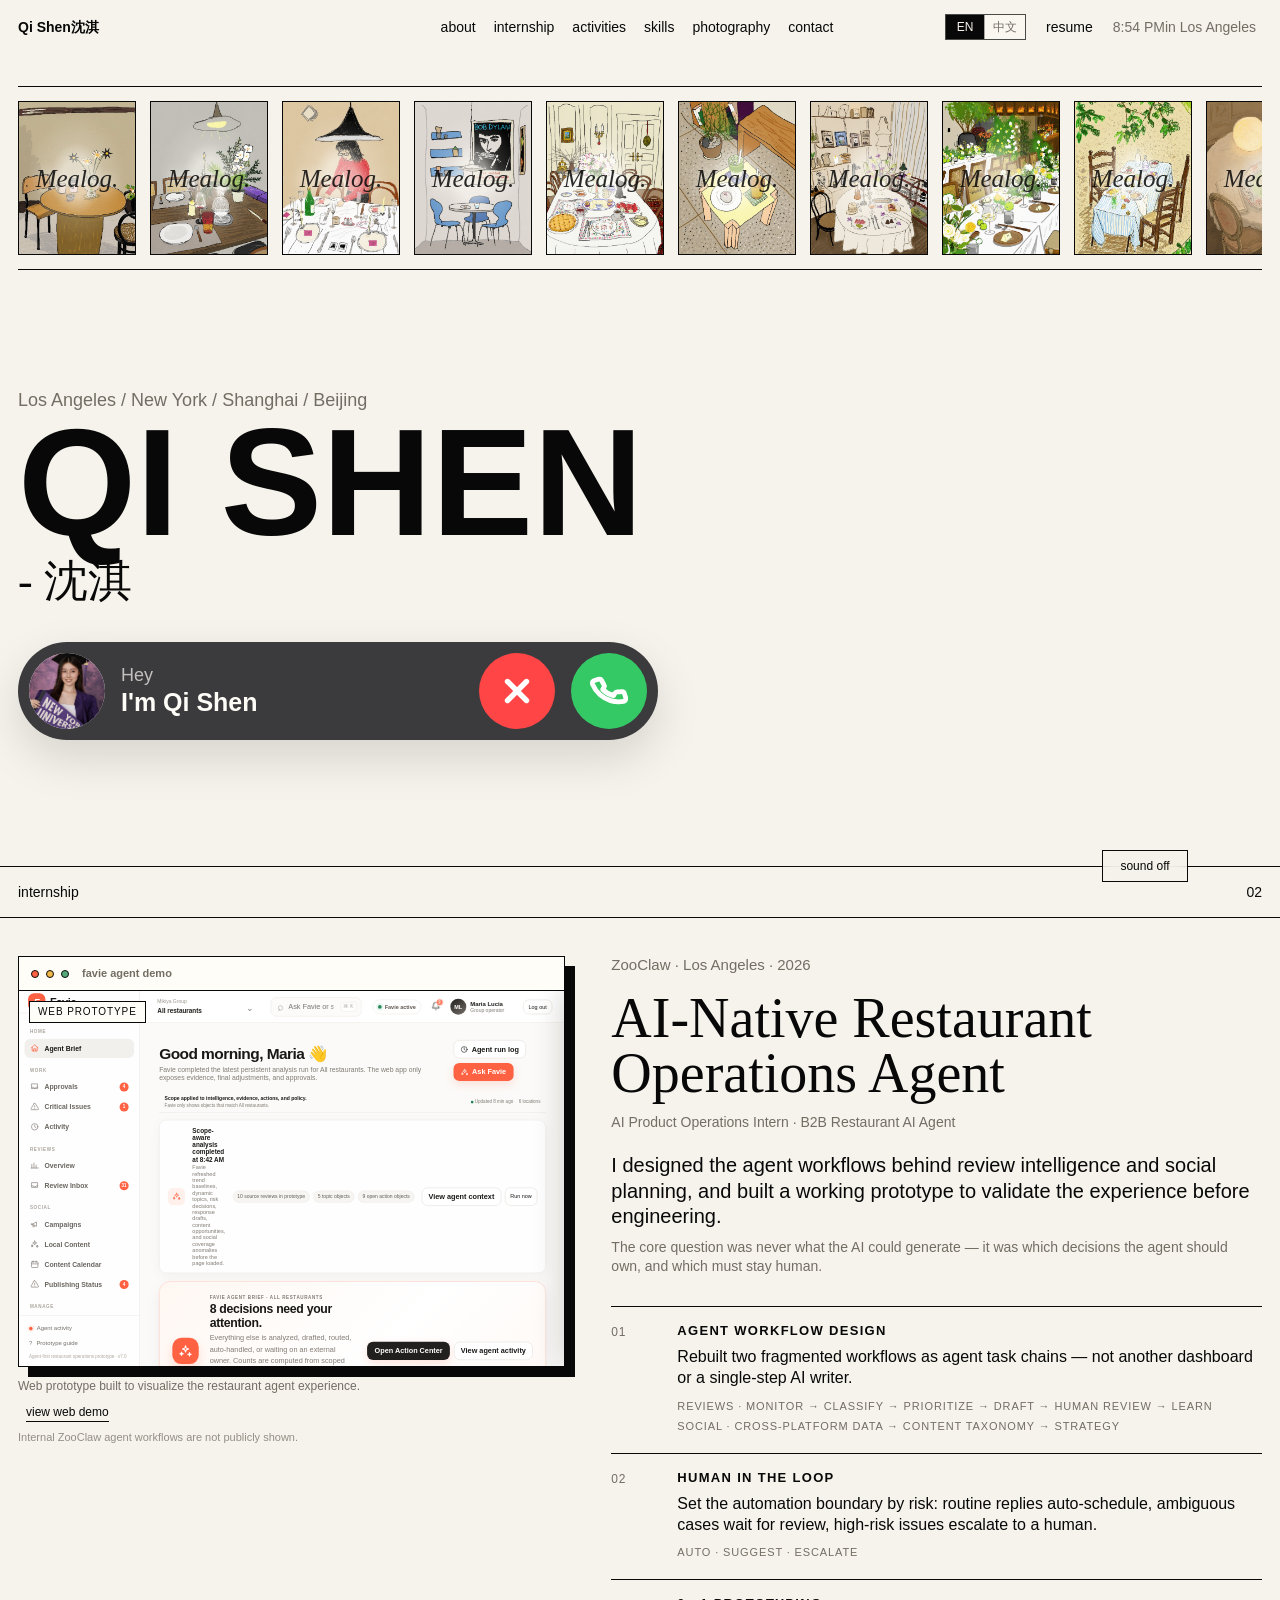
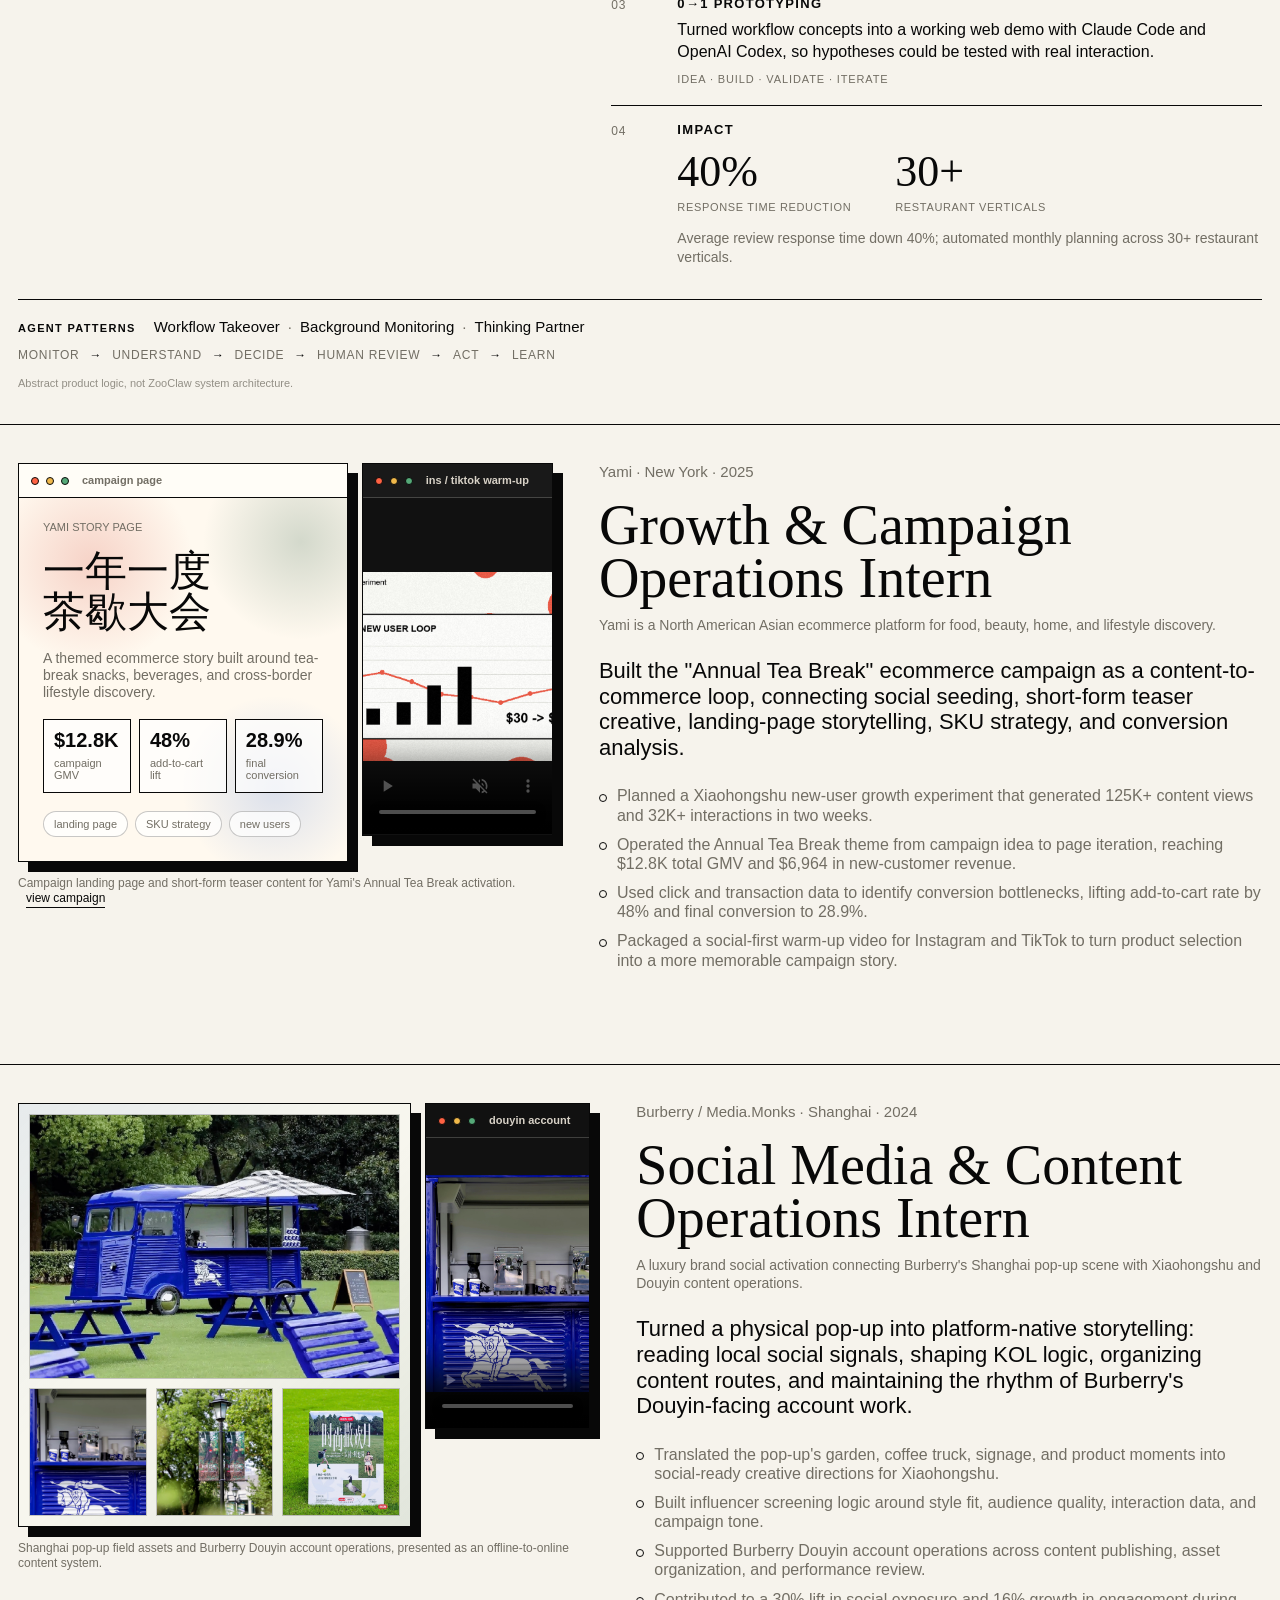
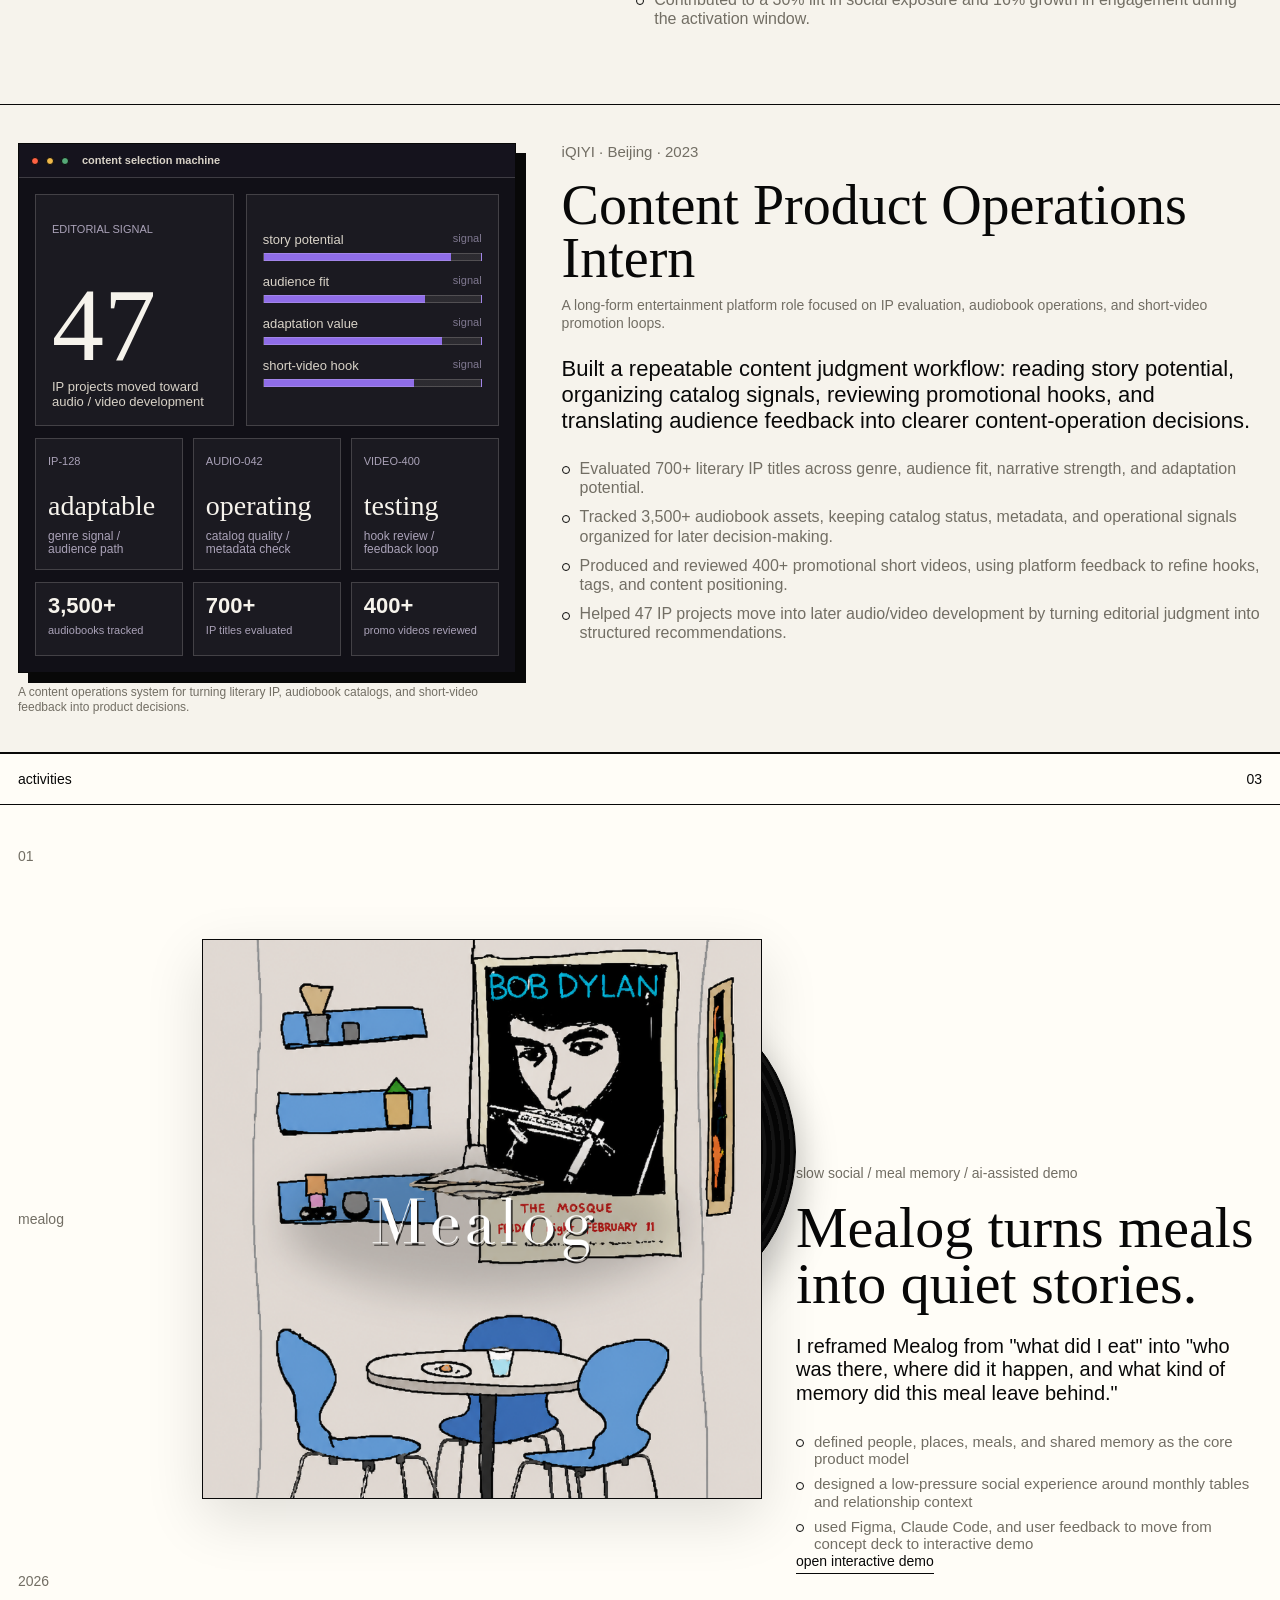
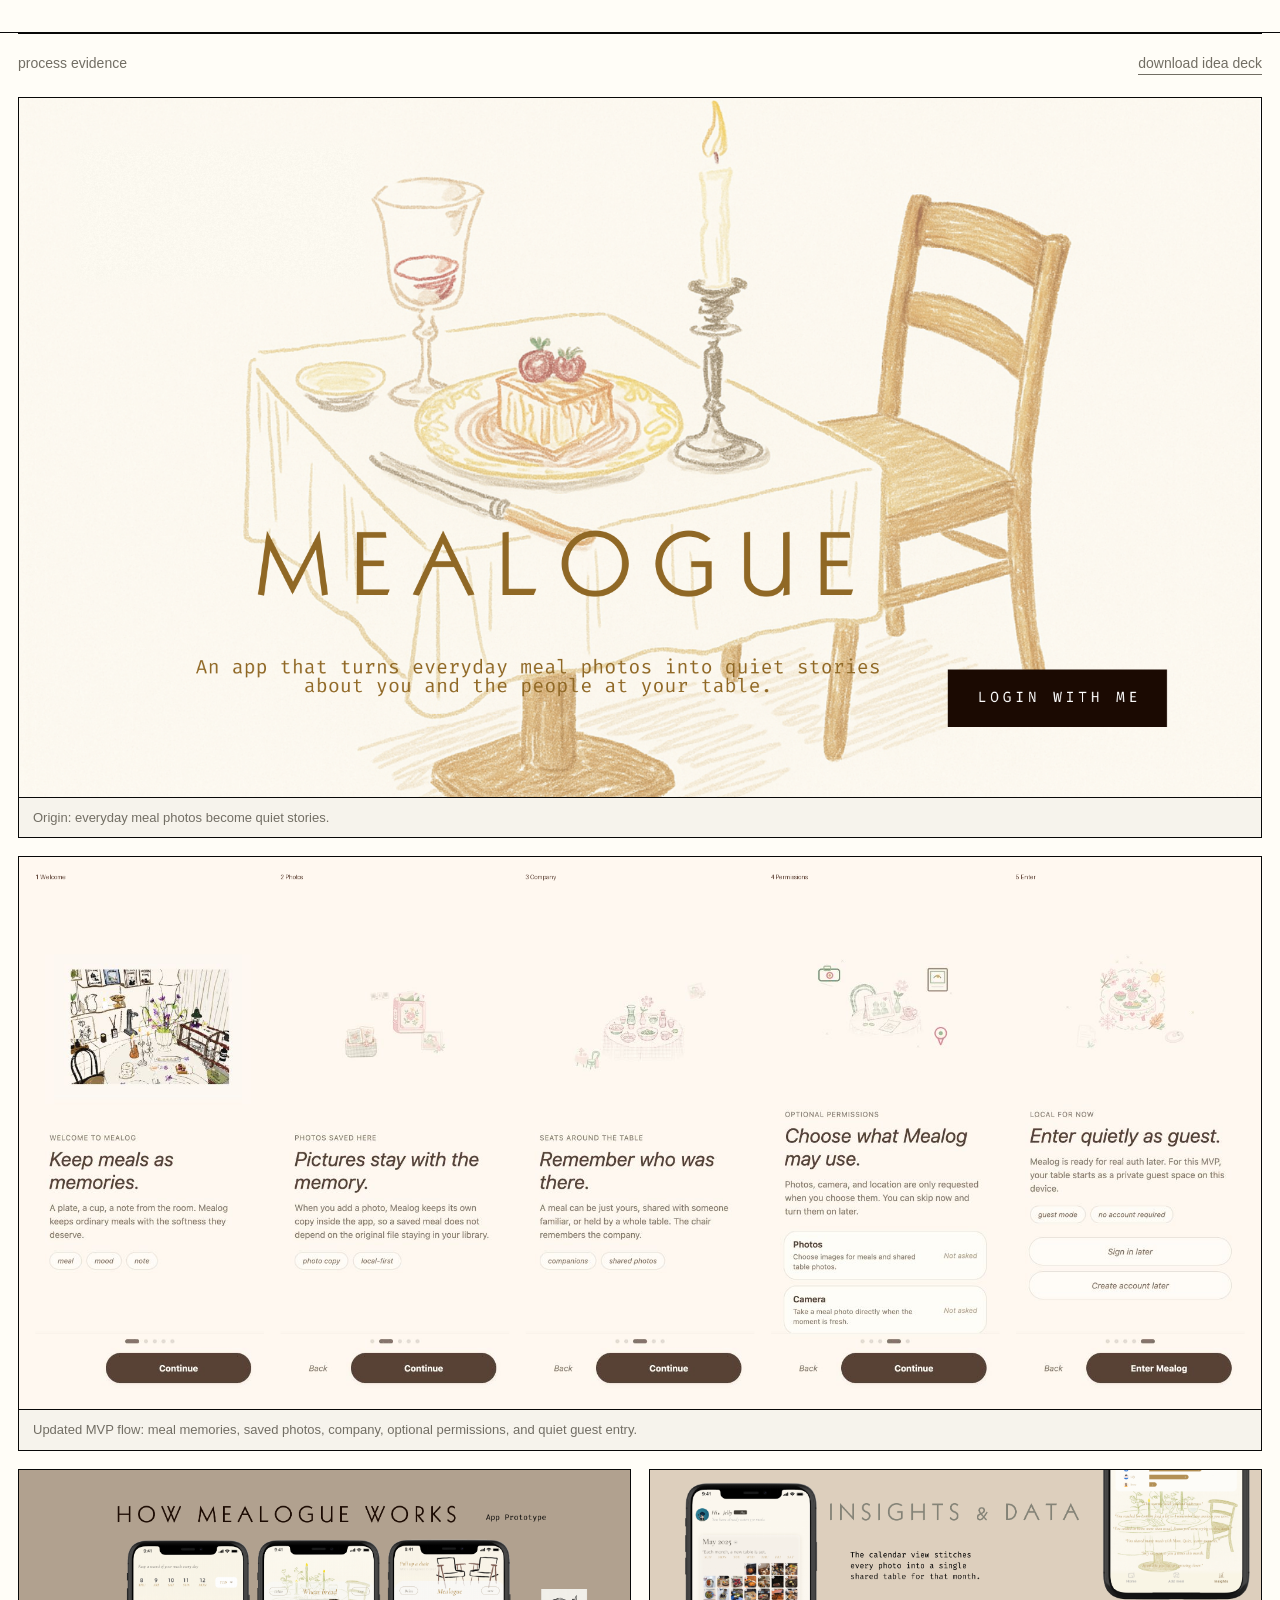
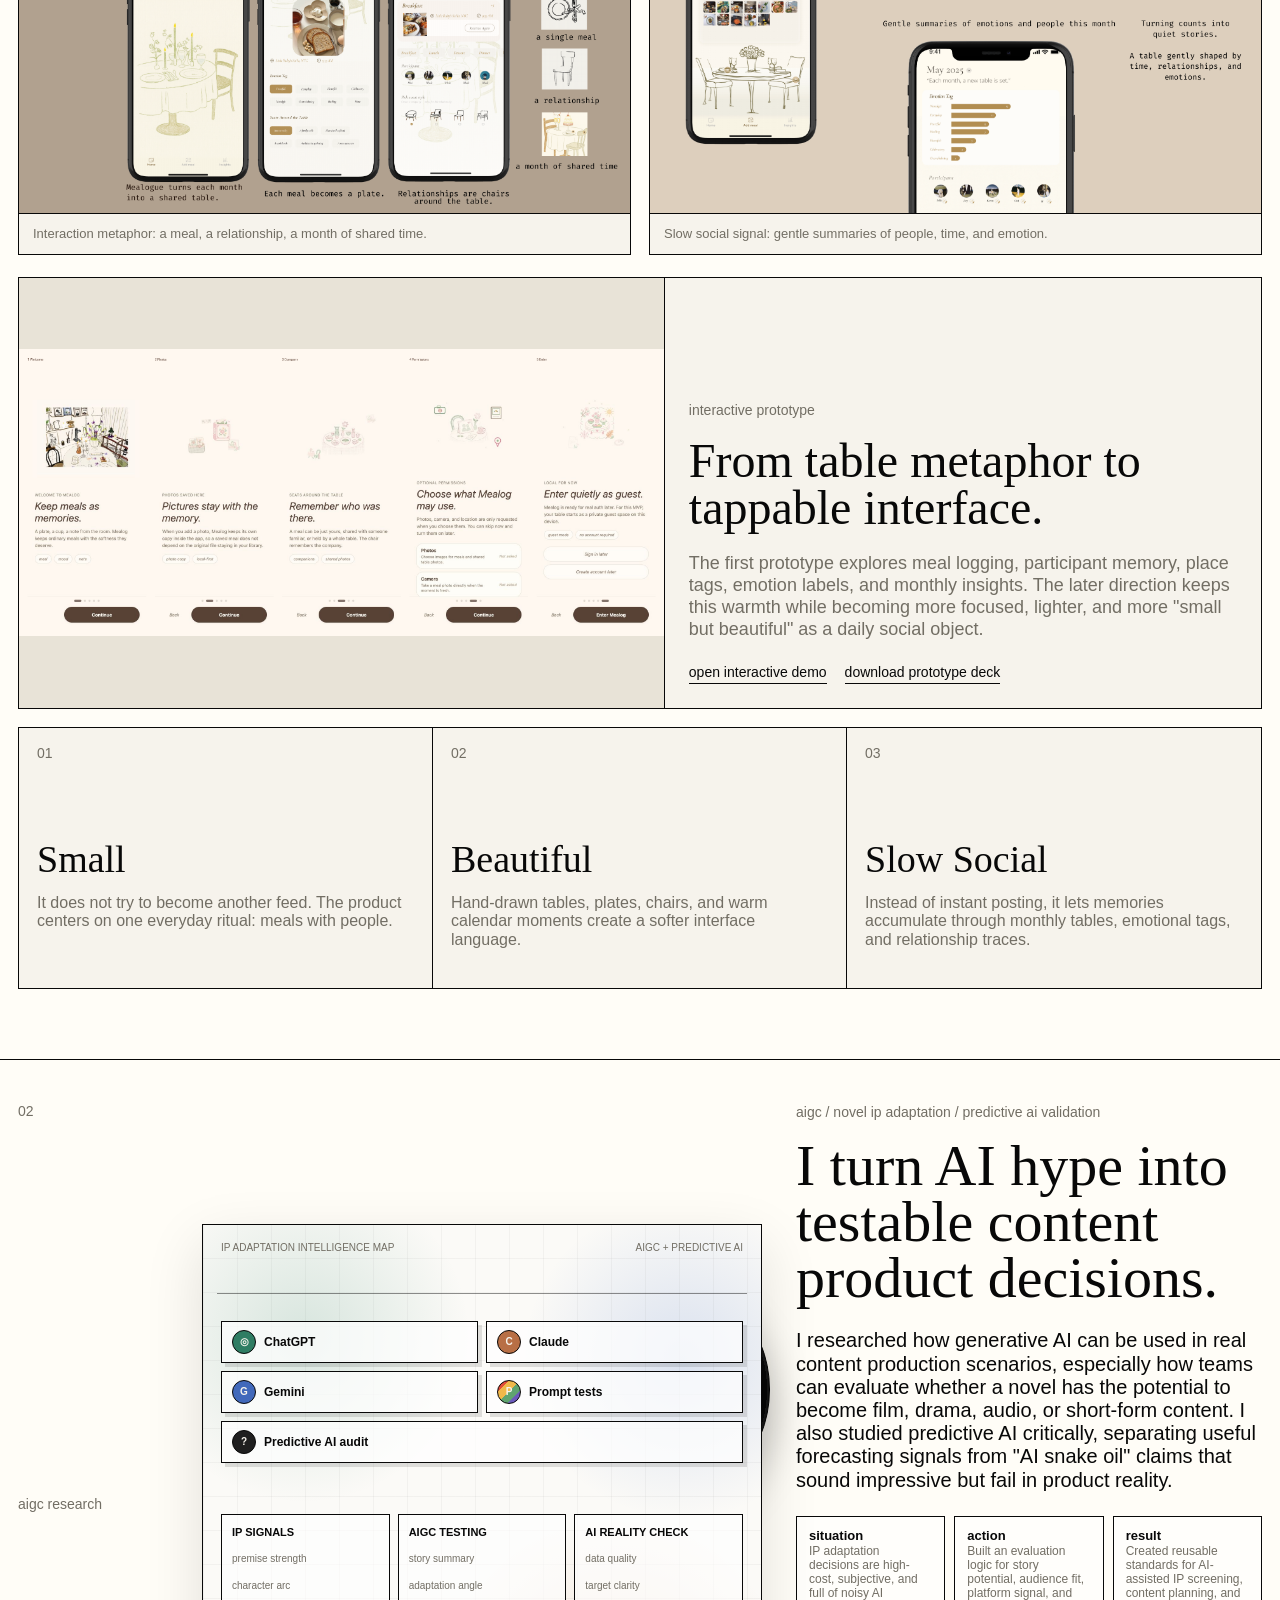
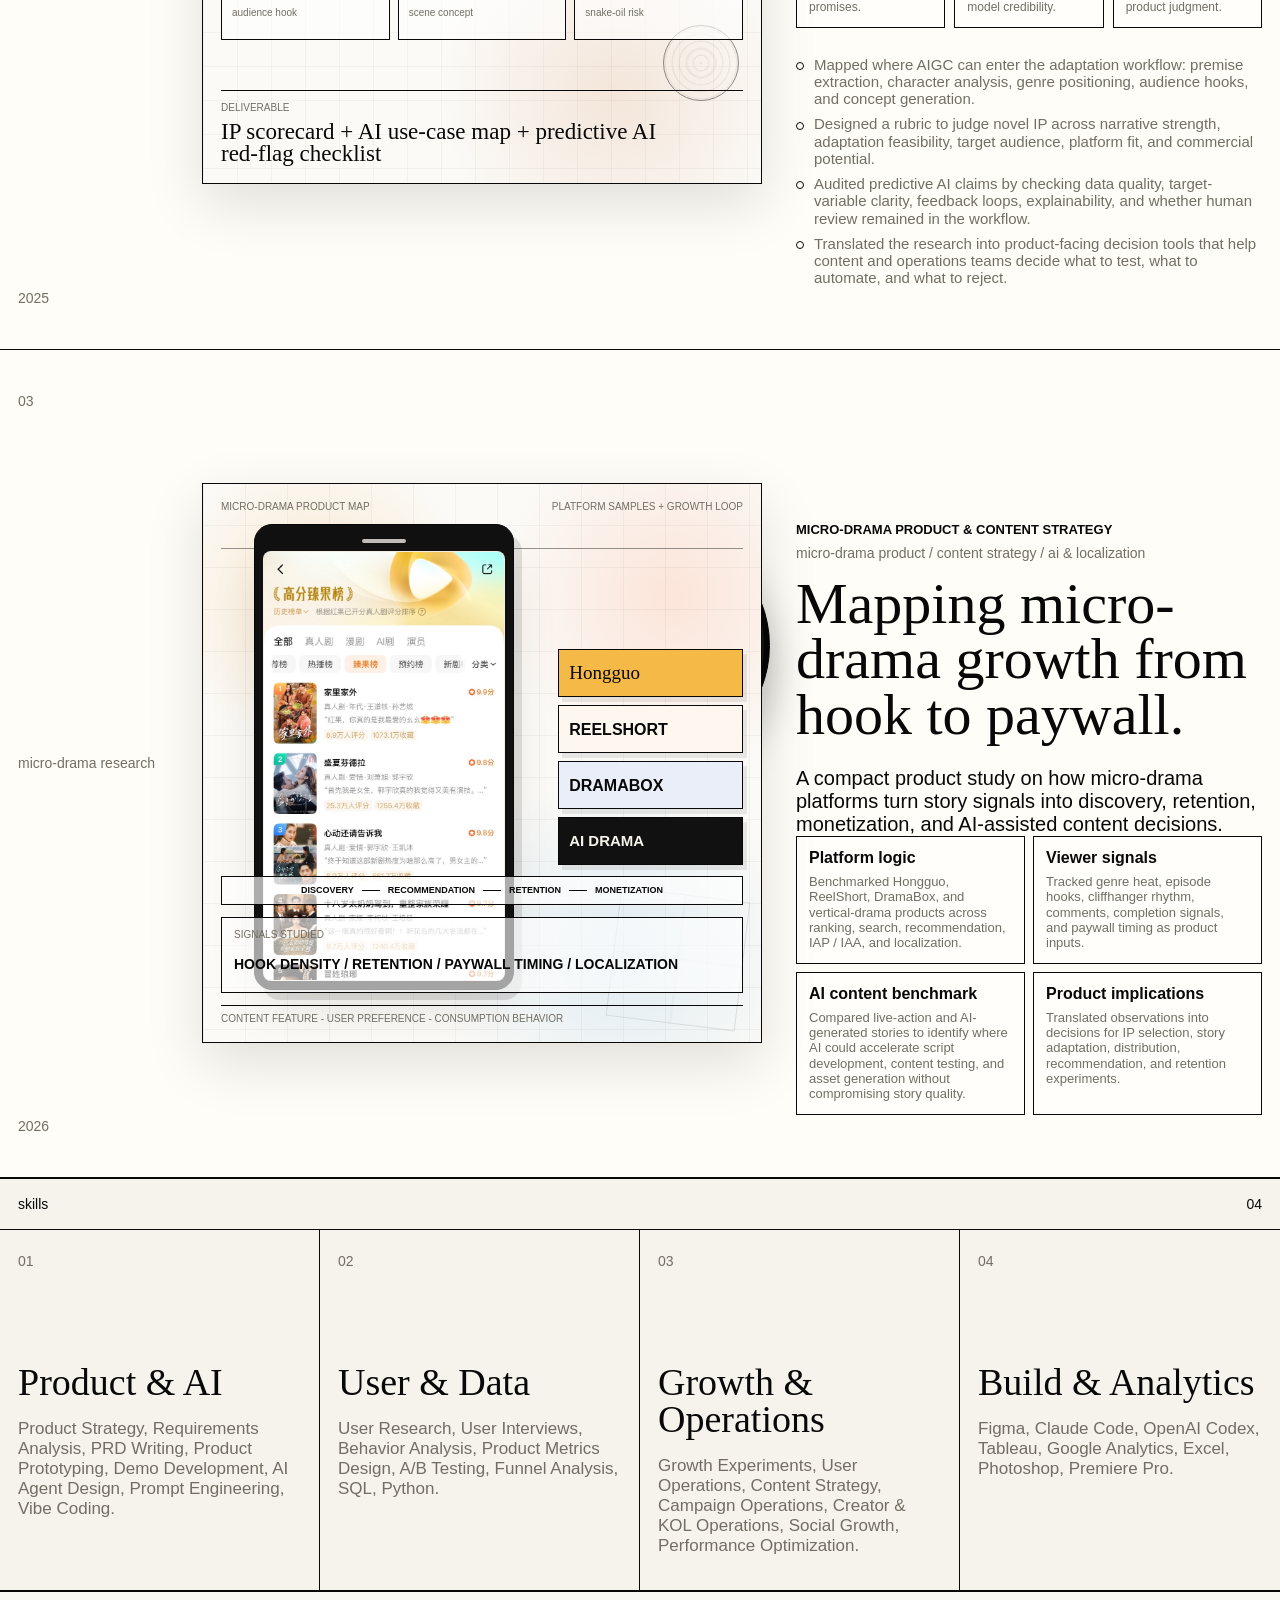
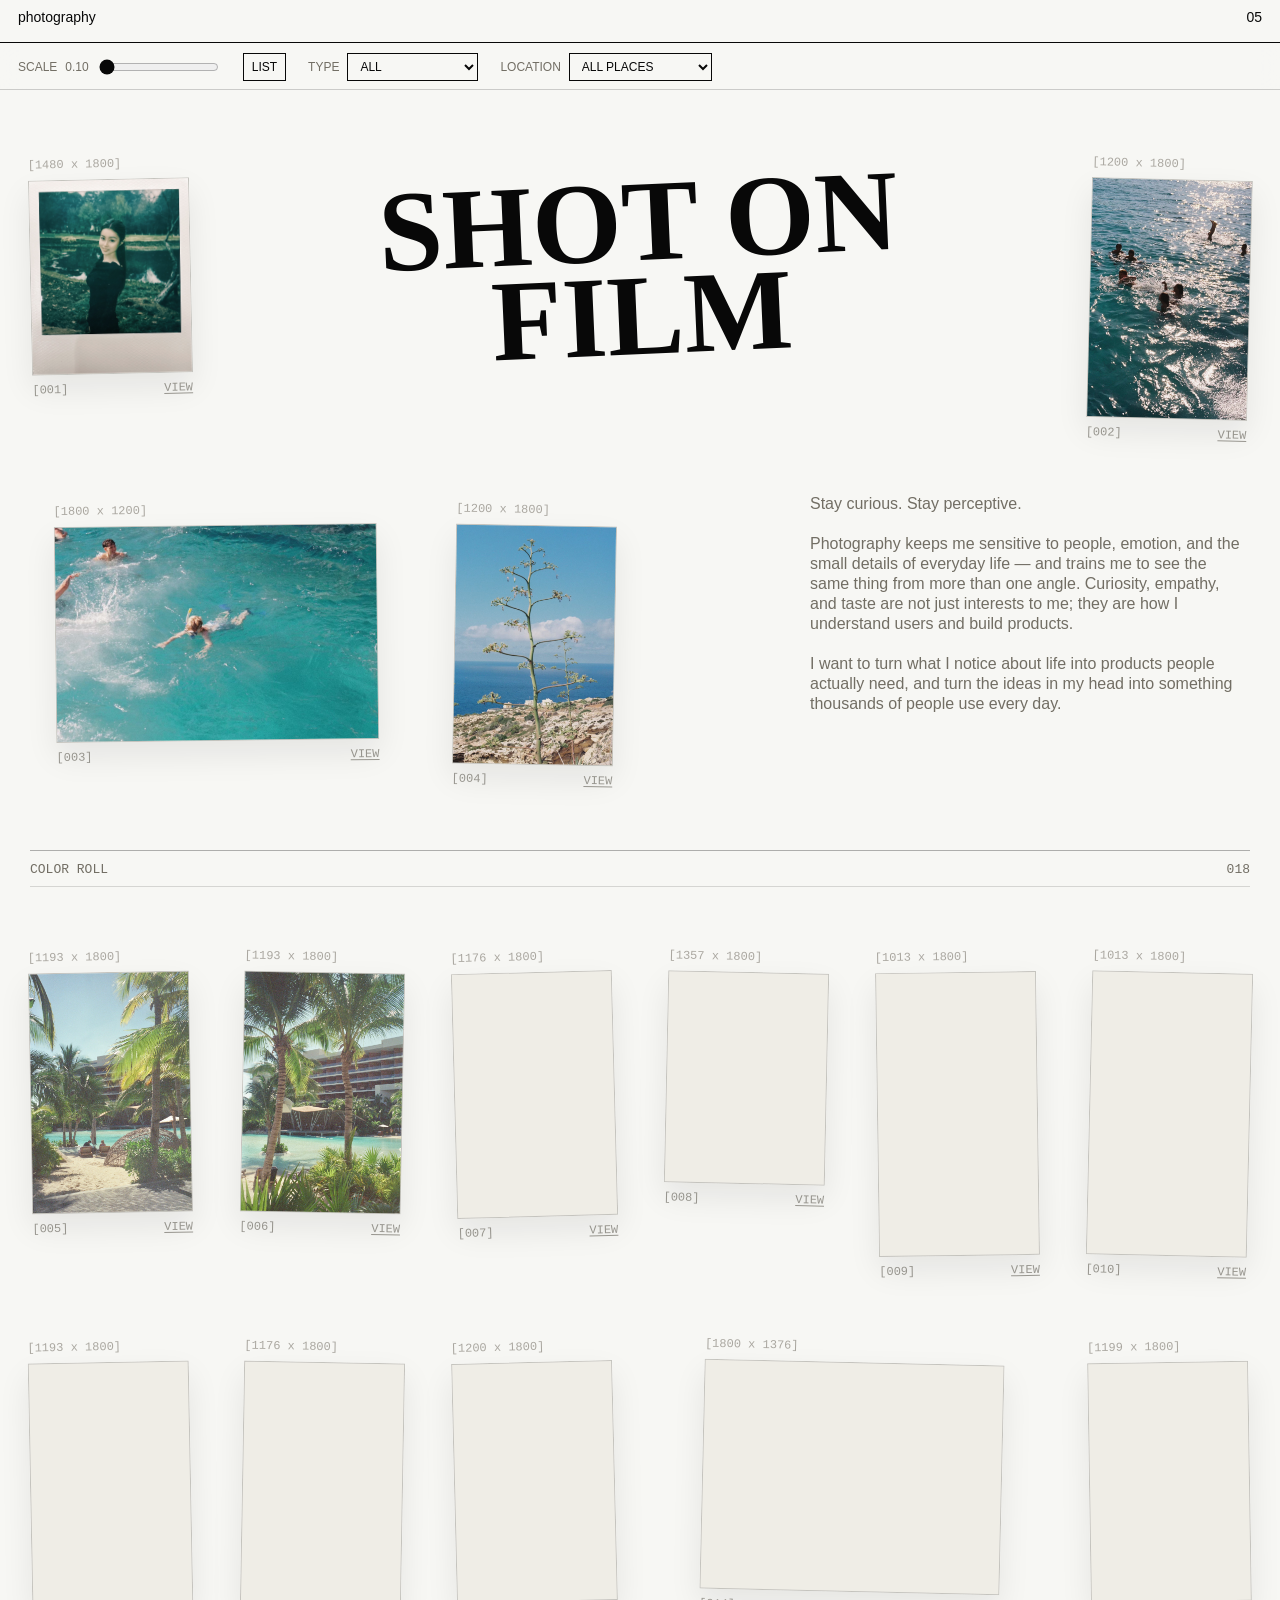
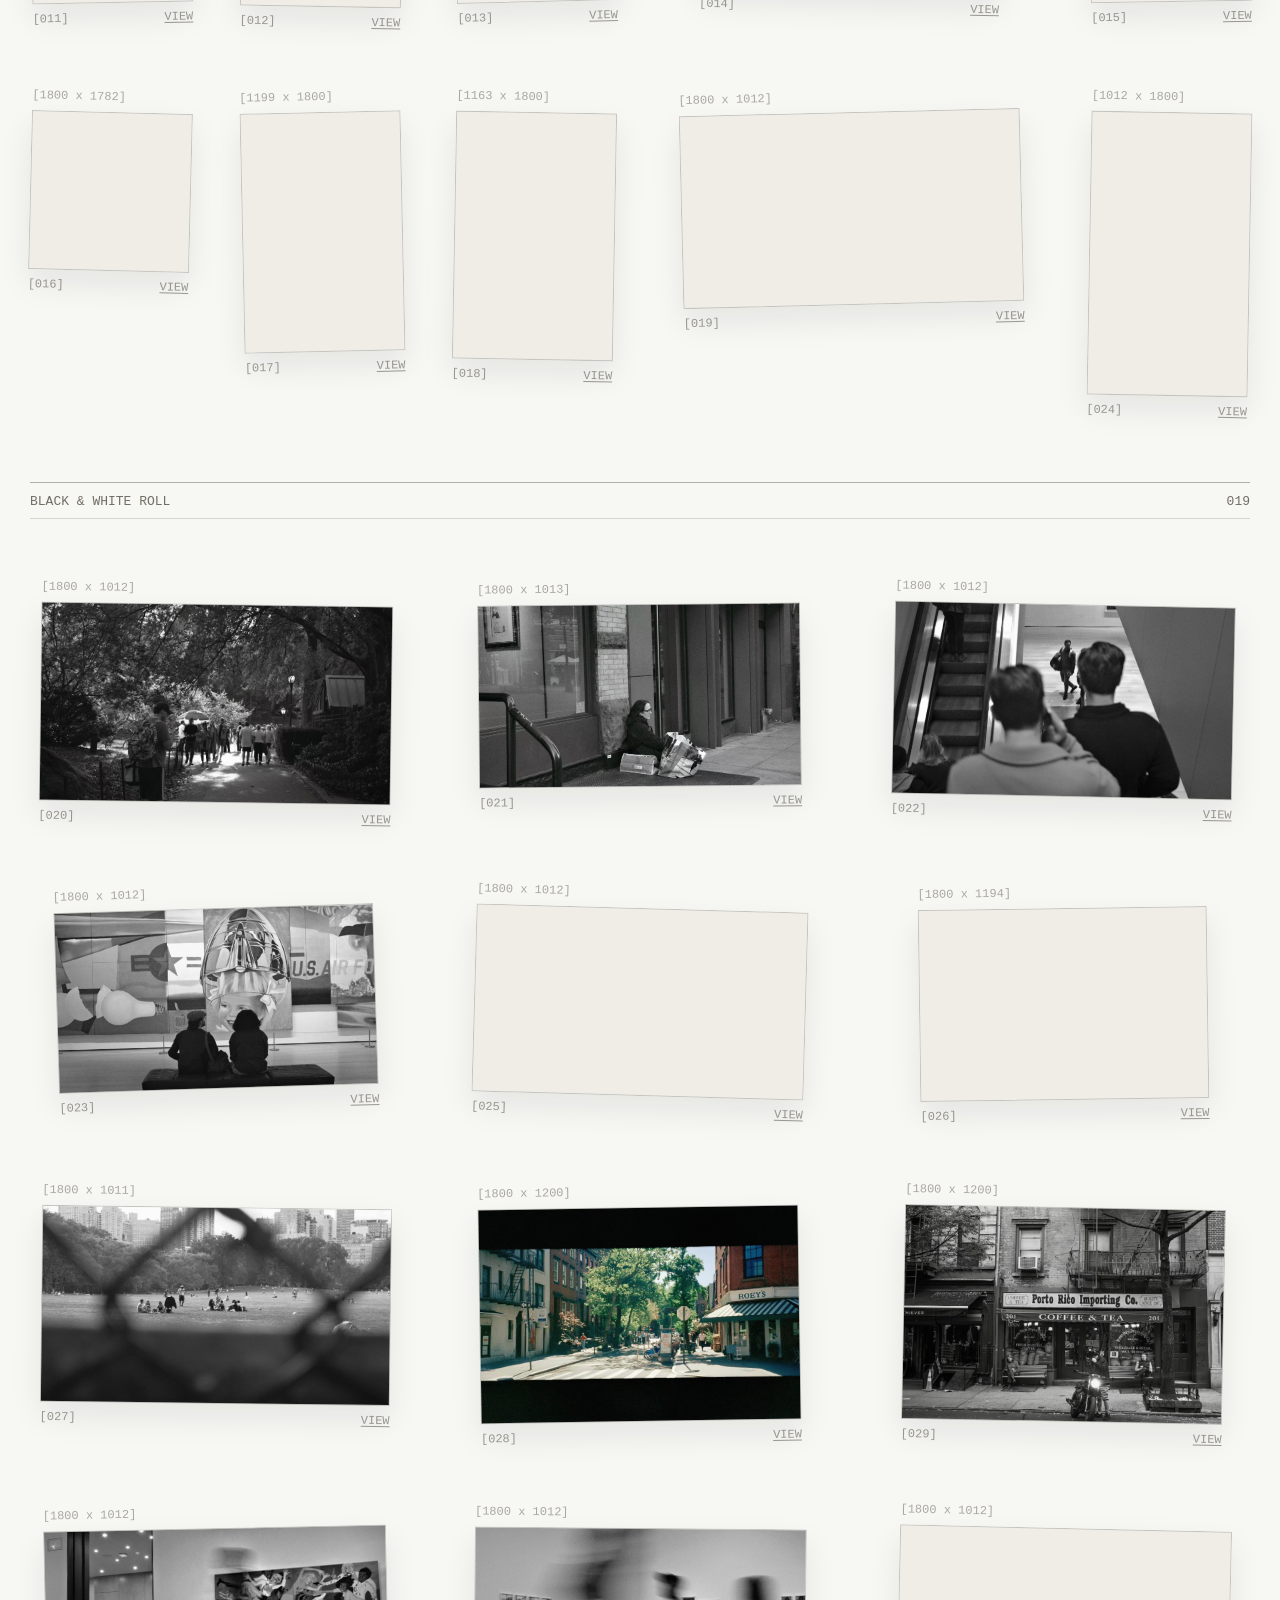
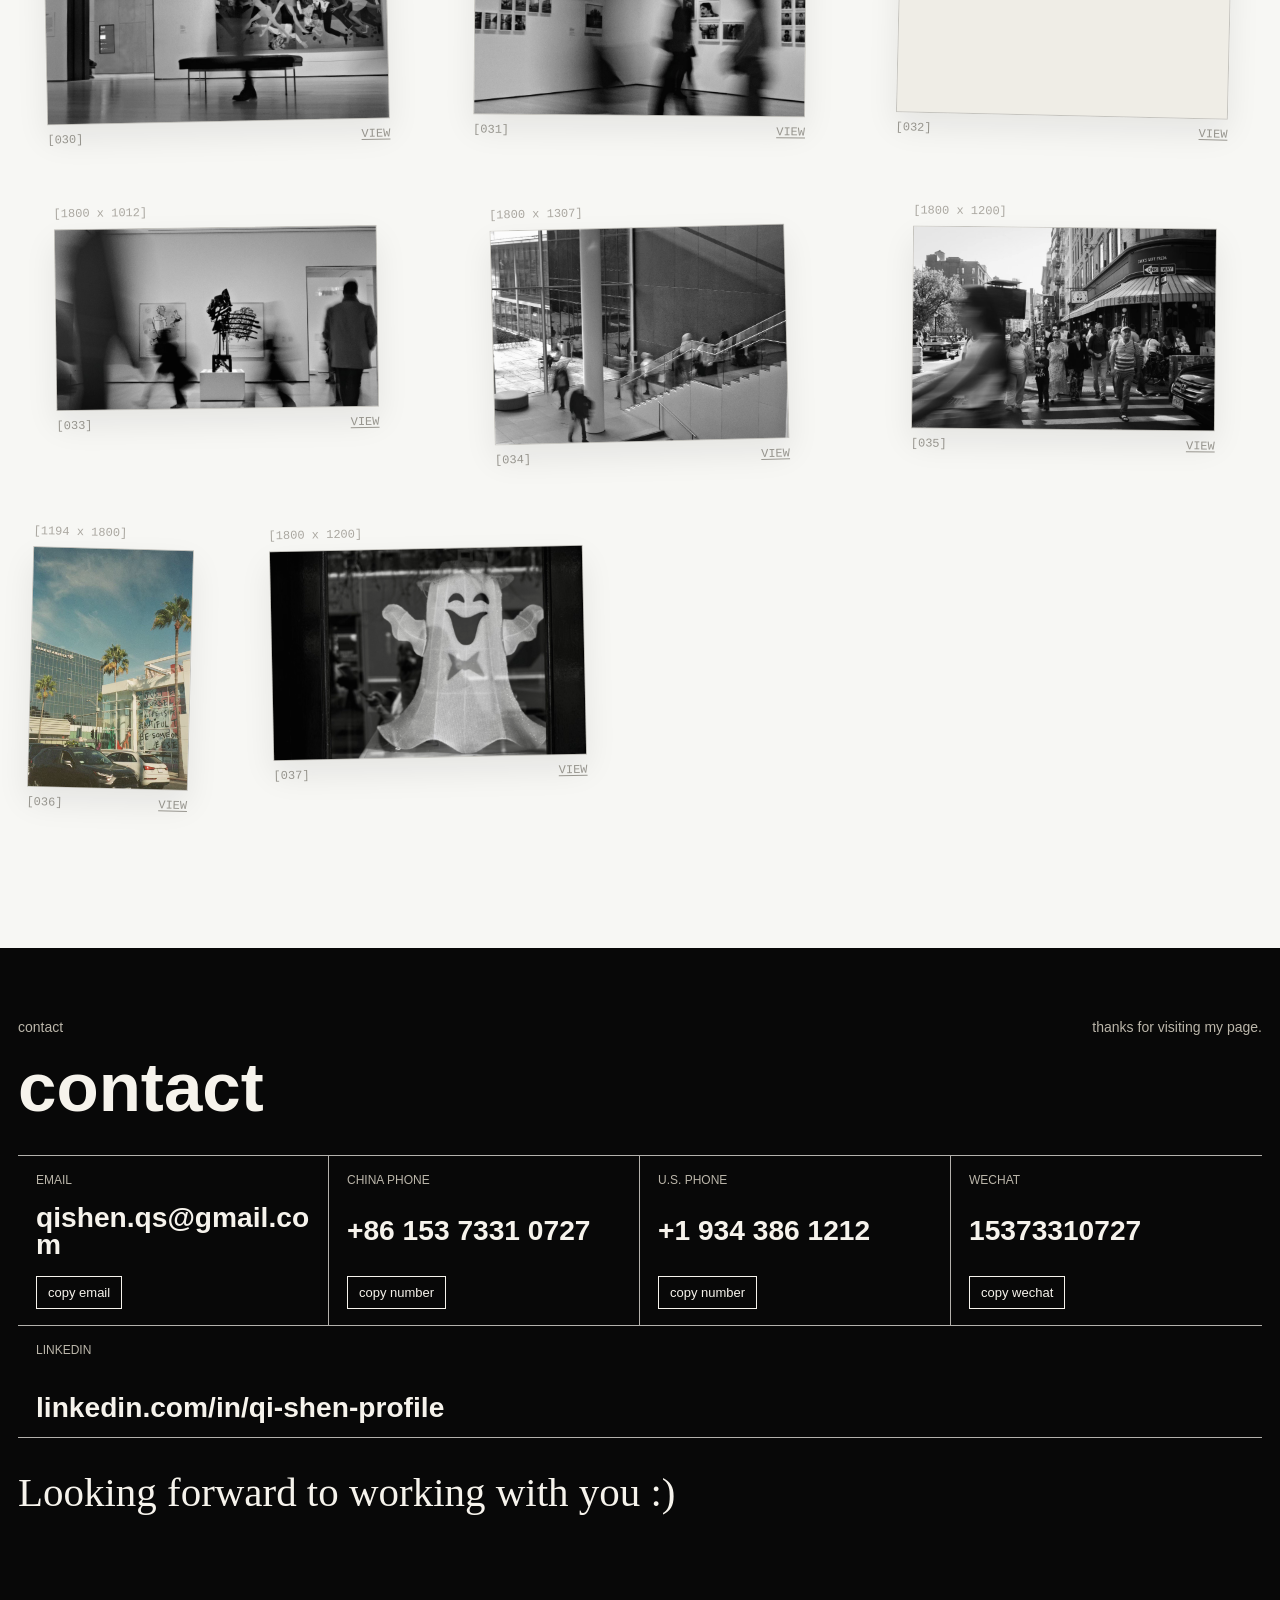
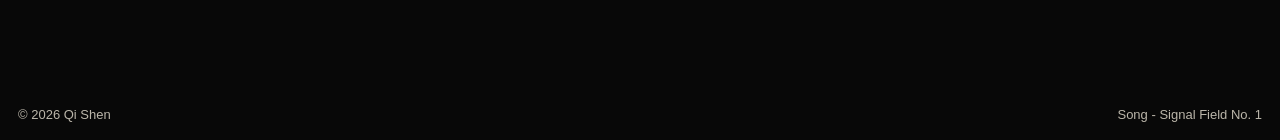
==== commit 14cc0545: "Add interactive Mealog product demo" ====
--- a/index.html
+++ b/index.html
@@ -441,6 +441,7 @@
               <li>designed a low-pressure social experience around monthly tables and relationship context</li>
               <li>used Figma, Claude Code, and user feedback to move from concept deck to interactive demo</li>
             </ol>
+            <a class="prototype-link" href="./mealog-demo/index.html" target="_blank" rel="noopener">open interactive demo</a>
           </div>
         </article>
 
@@ -476,7 +477,10 @@
                 <p>
                   The first prototype explores meal logging, participant memory, place tags, emotion labels, and monthly insights. The later direction keeps this warmth while becoming more focused, lighter, and more "small but beautiful" as a daily social object.
                 </p>
-                <a class="prototype-link" href="./assets/mealog-idea-deck.pdf" download>download prototype deck</a>
+                <div class="mealog-action-row">
+                  <a class="prototype-link" href="./mealog-demo/index.html" target="_blank" rel="noopener">open interactive demo</a>
+                  <a class="prototype-link" href="./assets/mealog-idea-deck.pdf" download>download prototype deck</a>
+                </div>
               </div>
             </article>
           </div>
--- a/styles.css
+++ b/styles.css
@@ -1289,6 +1289,12 @@
   font-size: 14px;
   line-height: 1;
   text-transform: lowercase;
+}
+
+.mealog-action-row {
+  display: flex;
+  flex-wrap: wrap;
+  gap: 0 18px;
 }
 
 .slow-social-points {
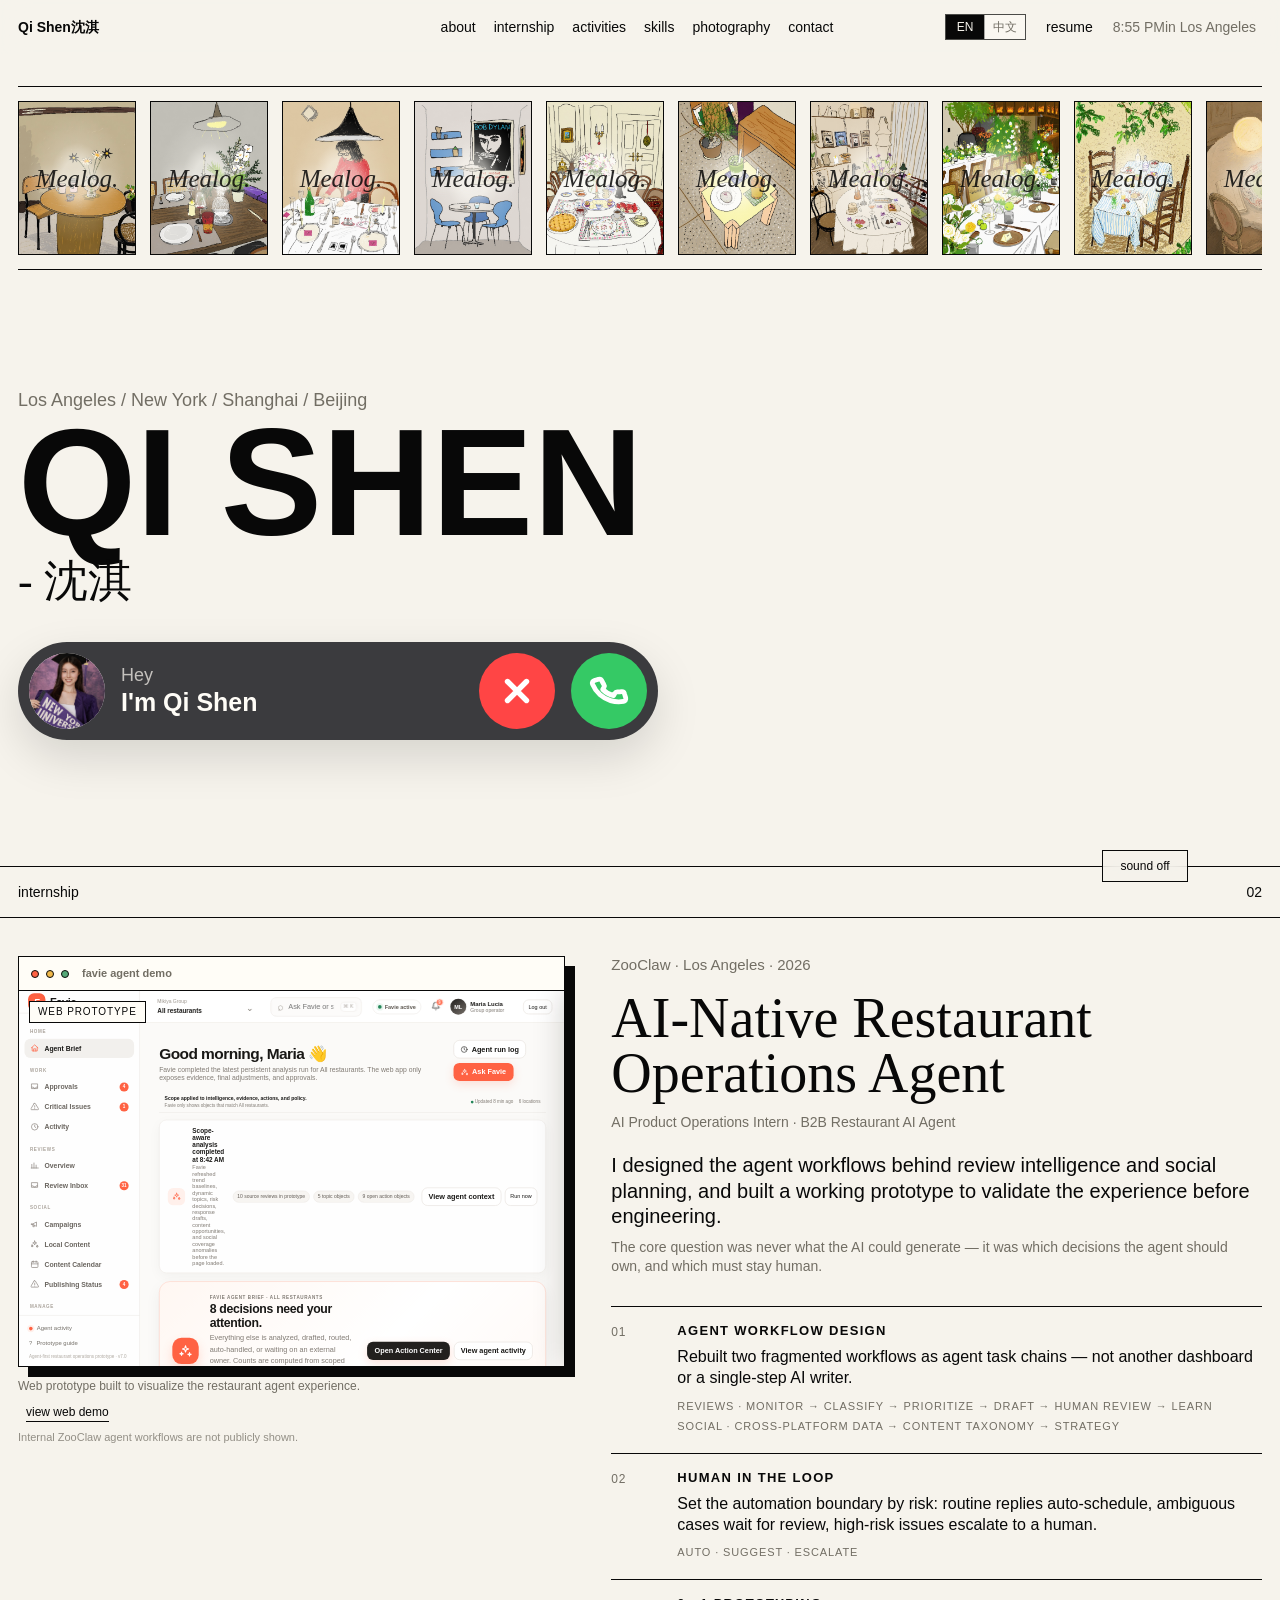
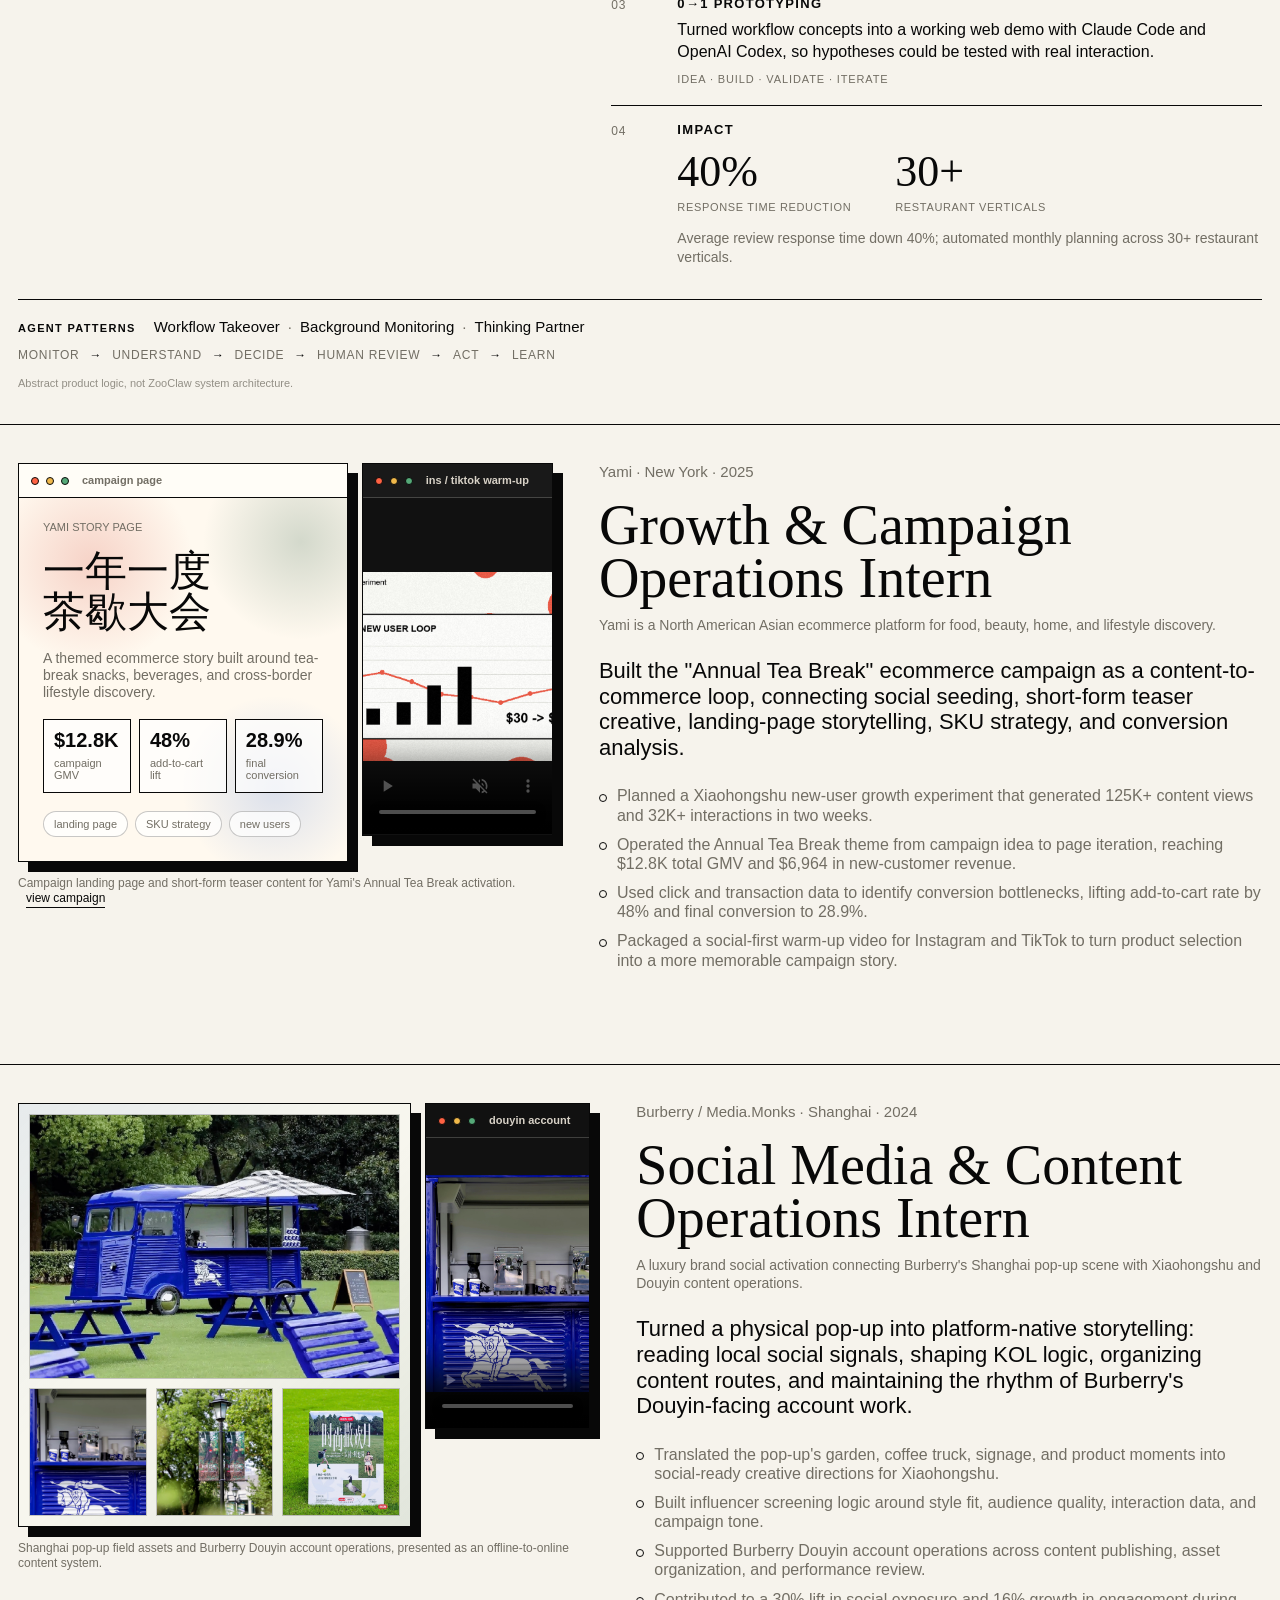
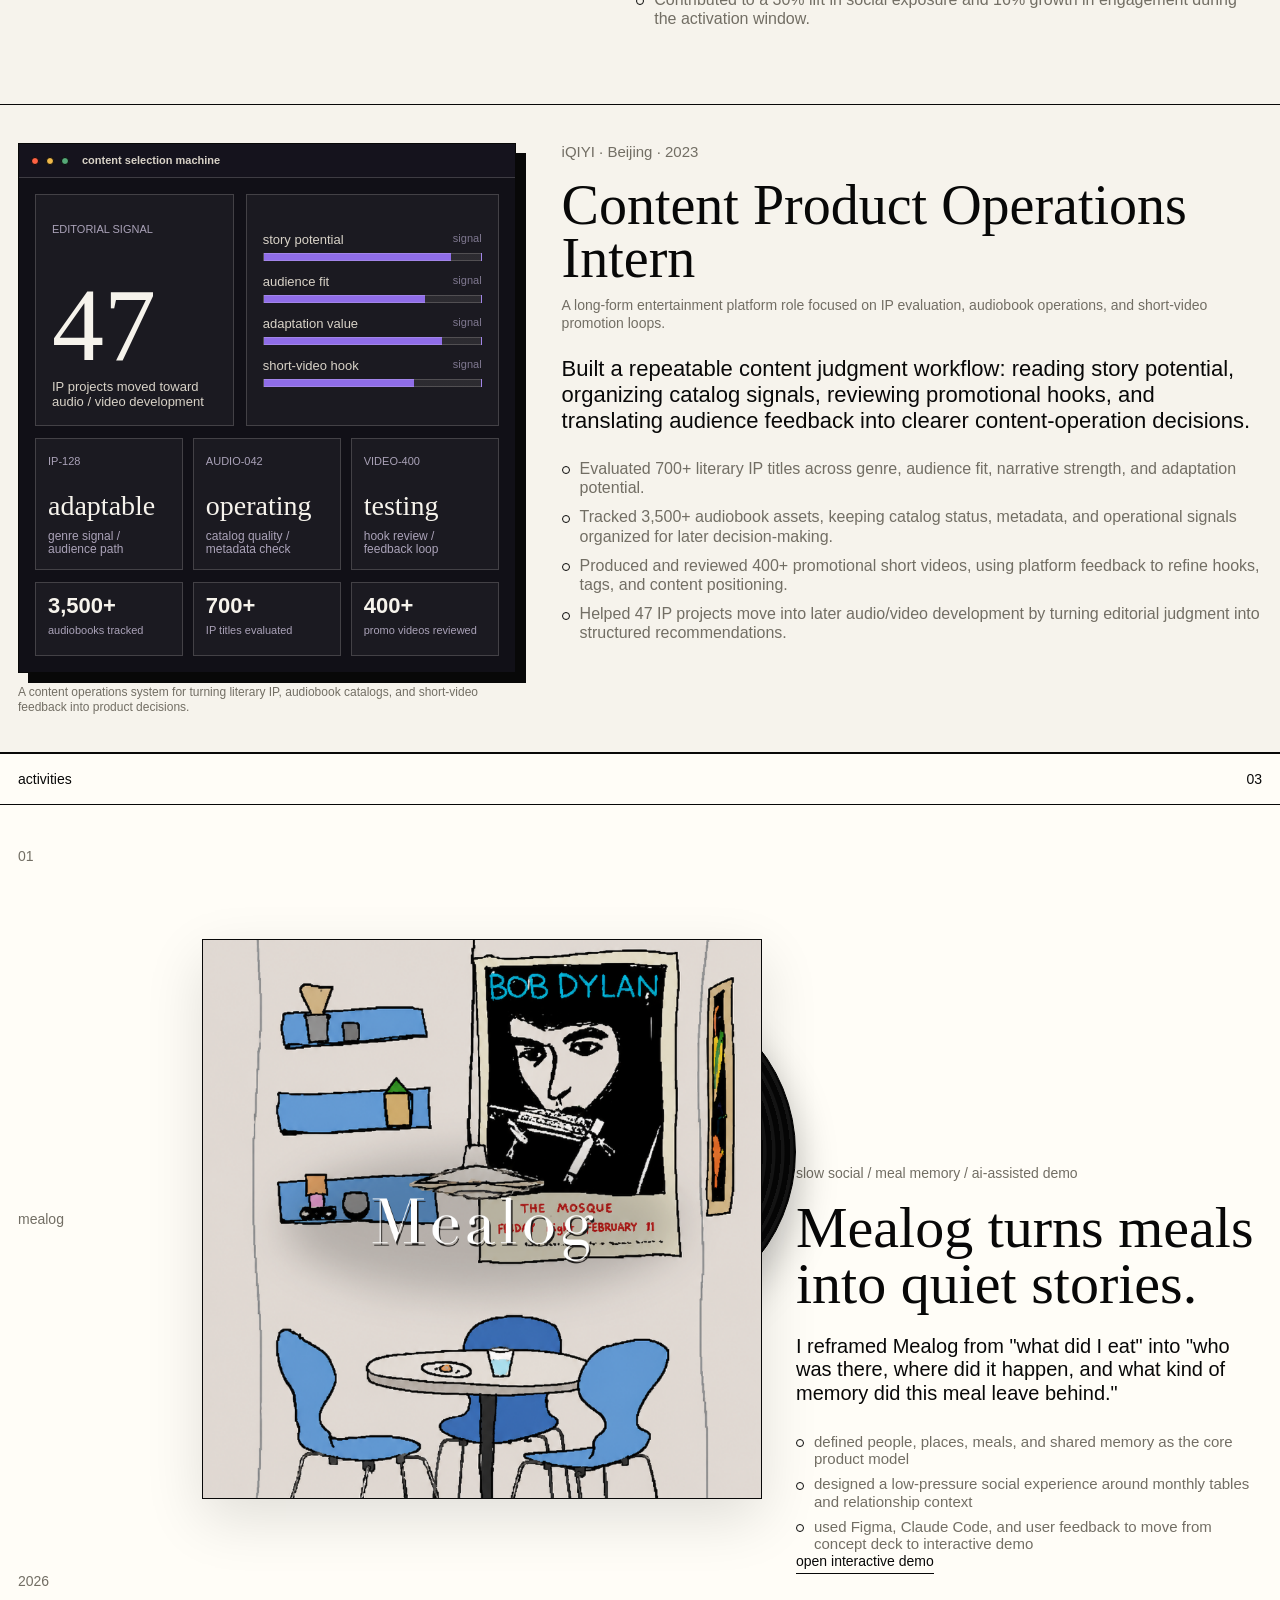
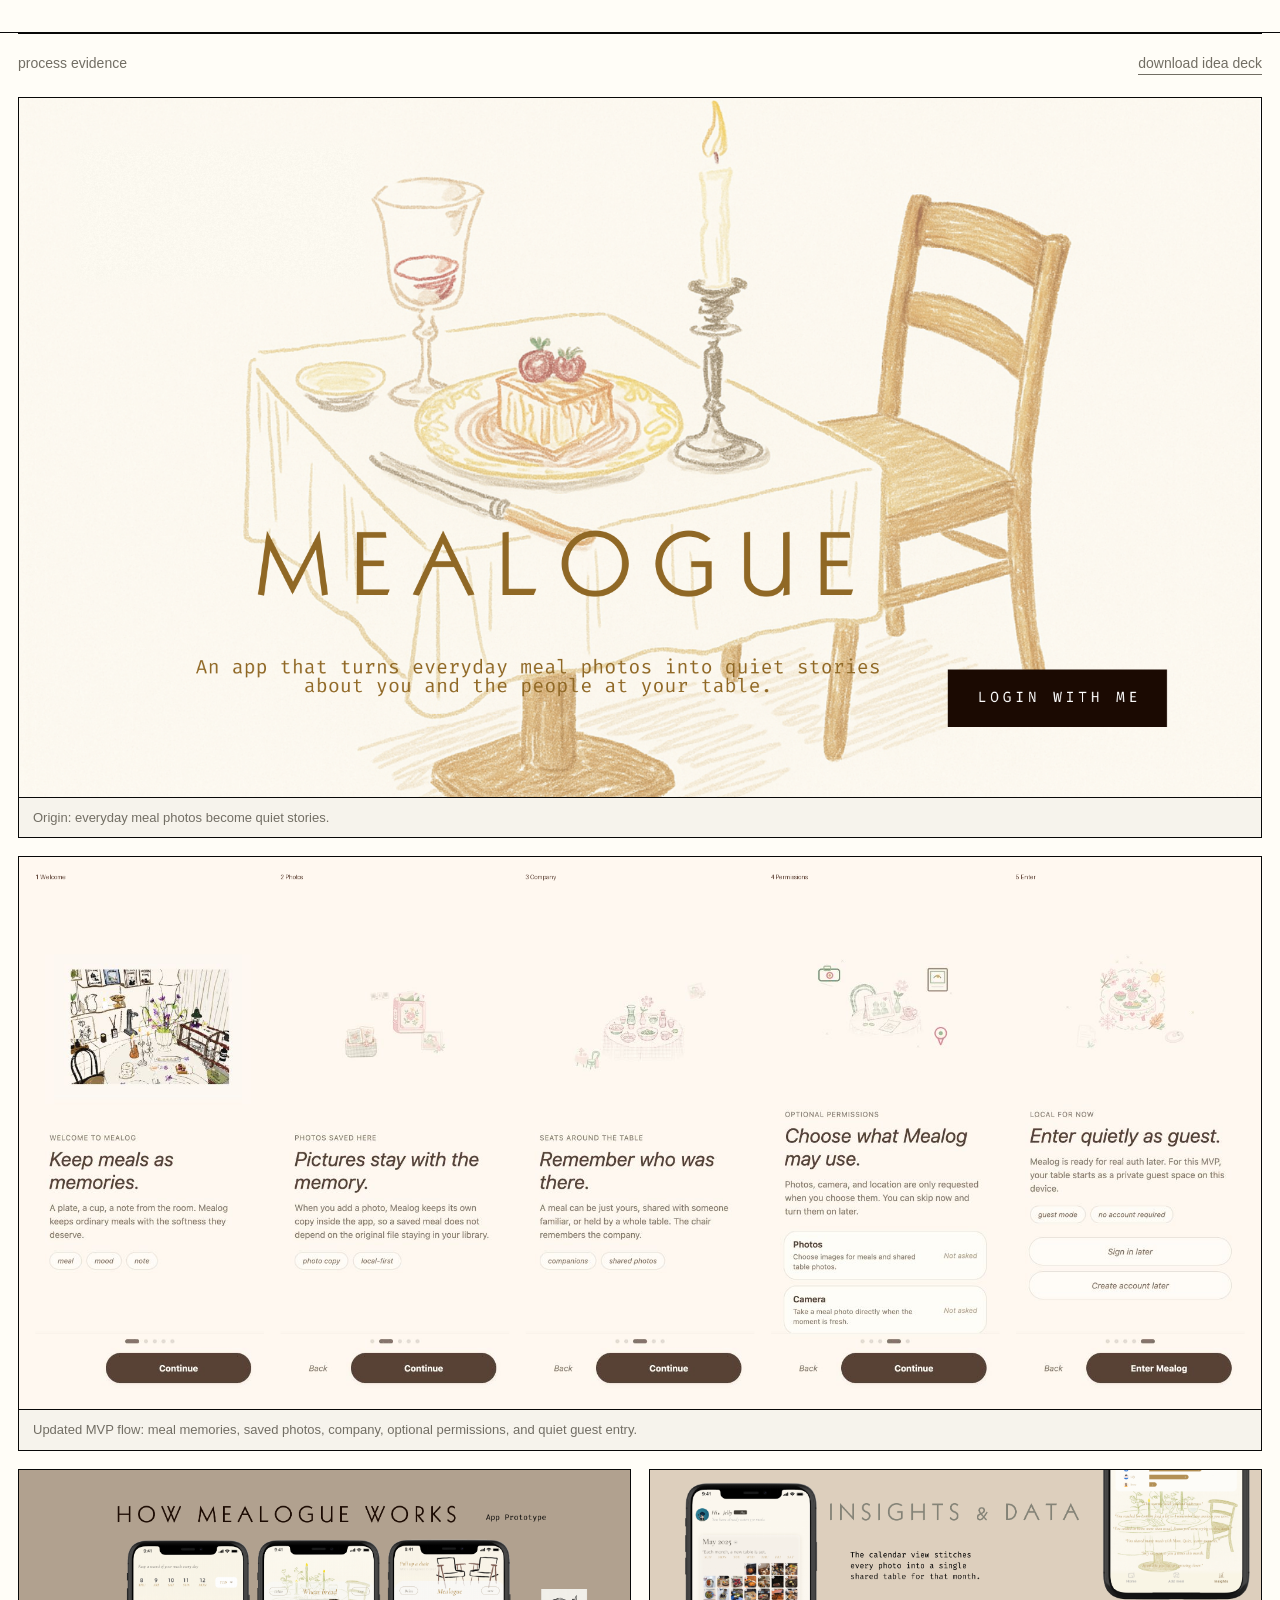
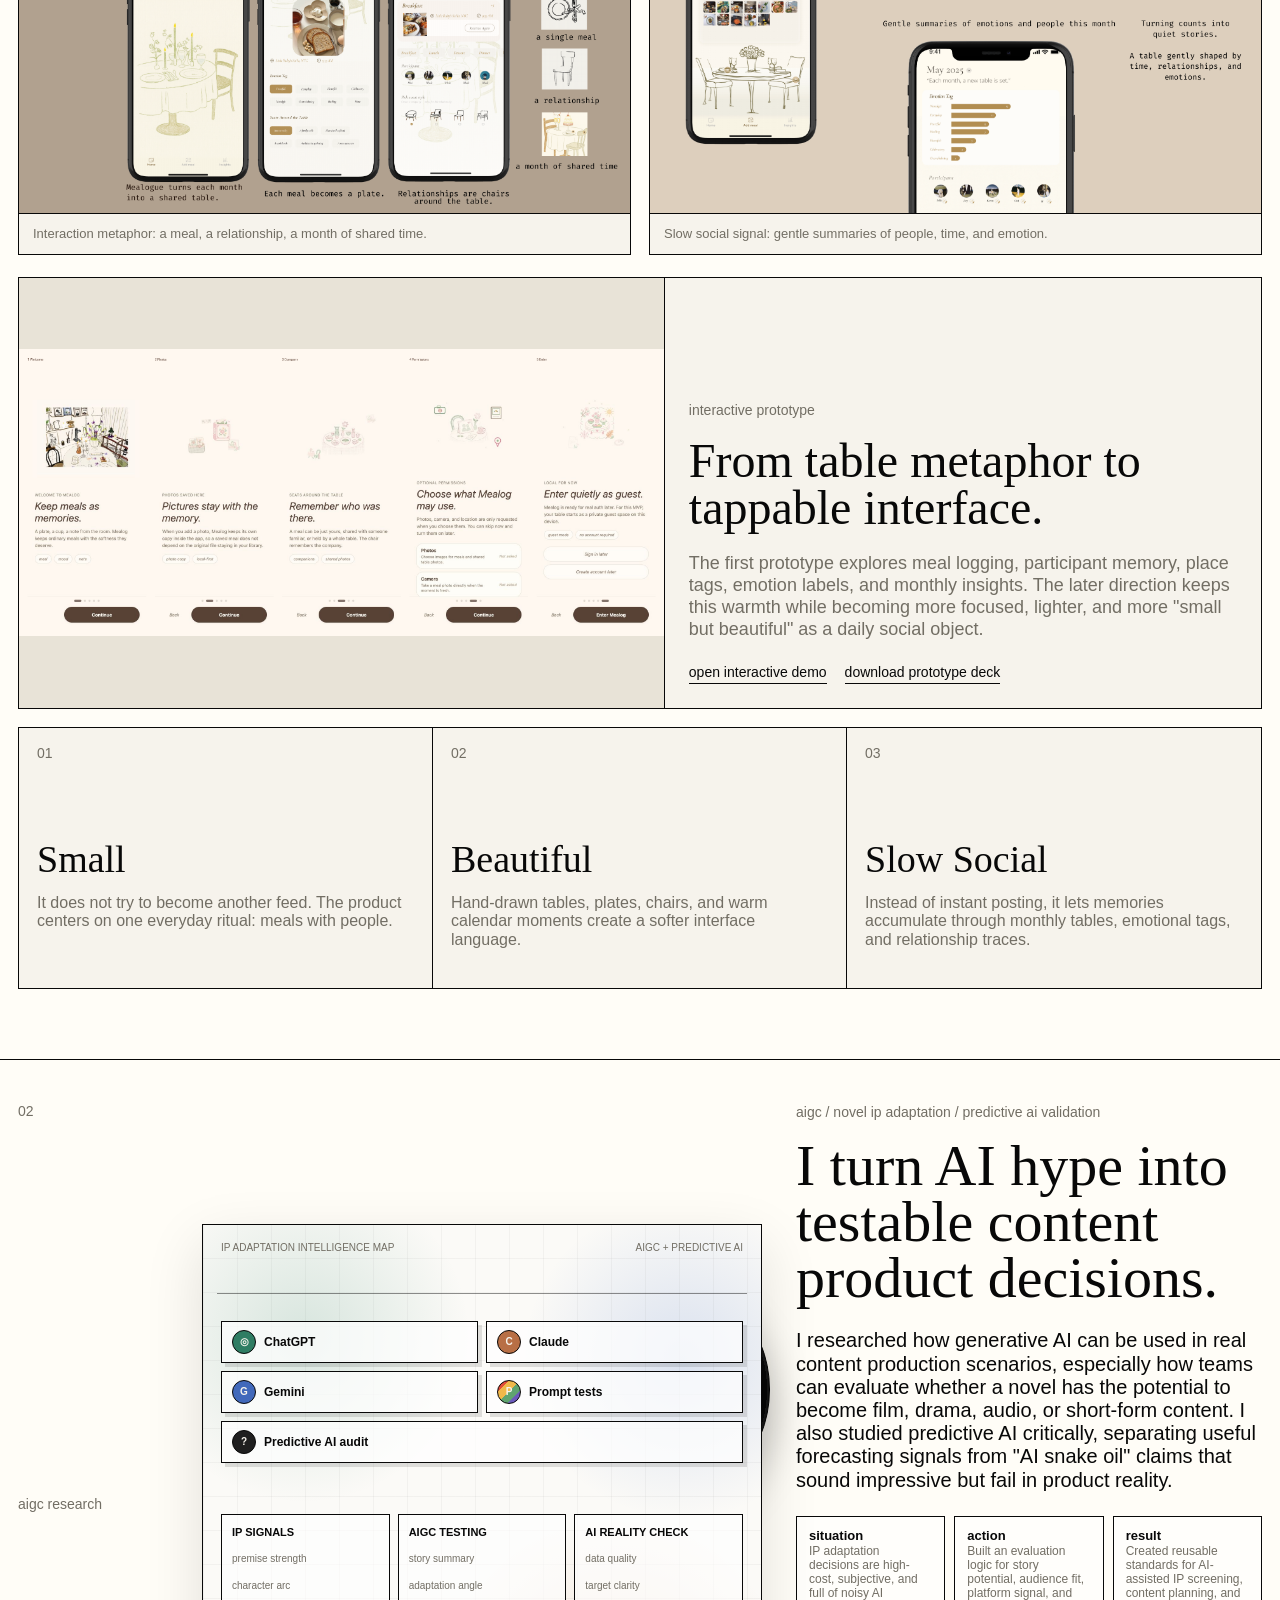
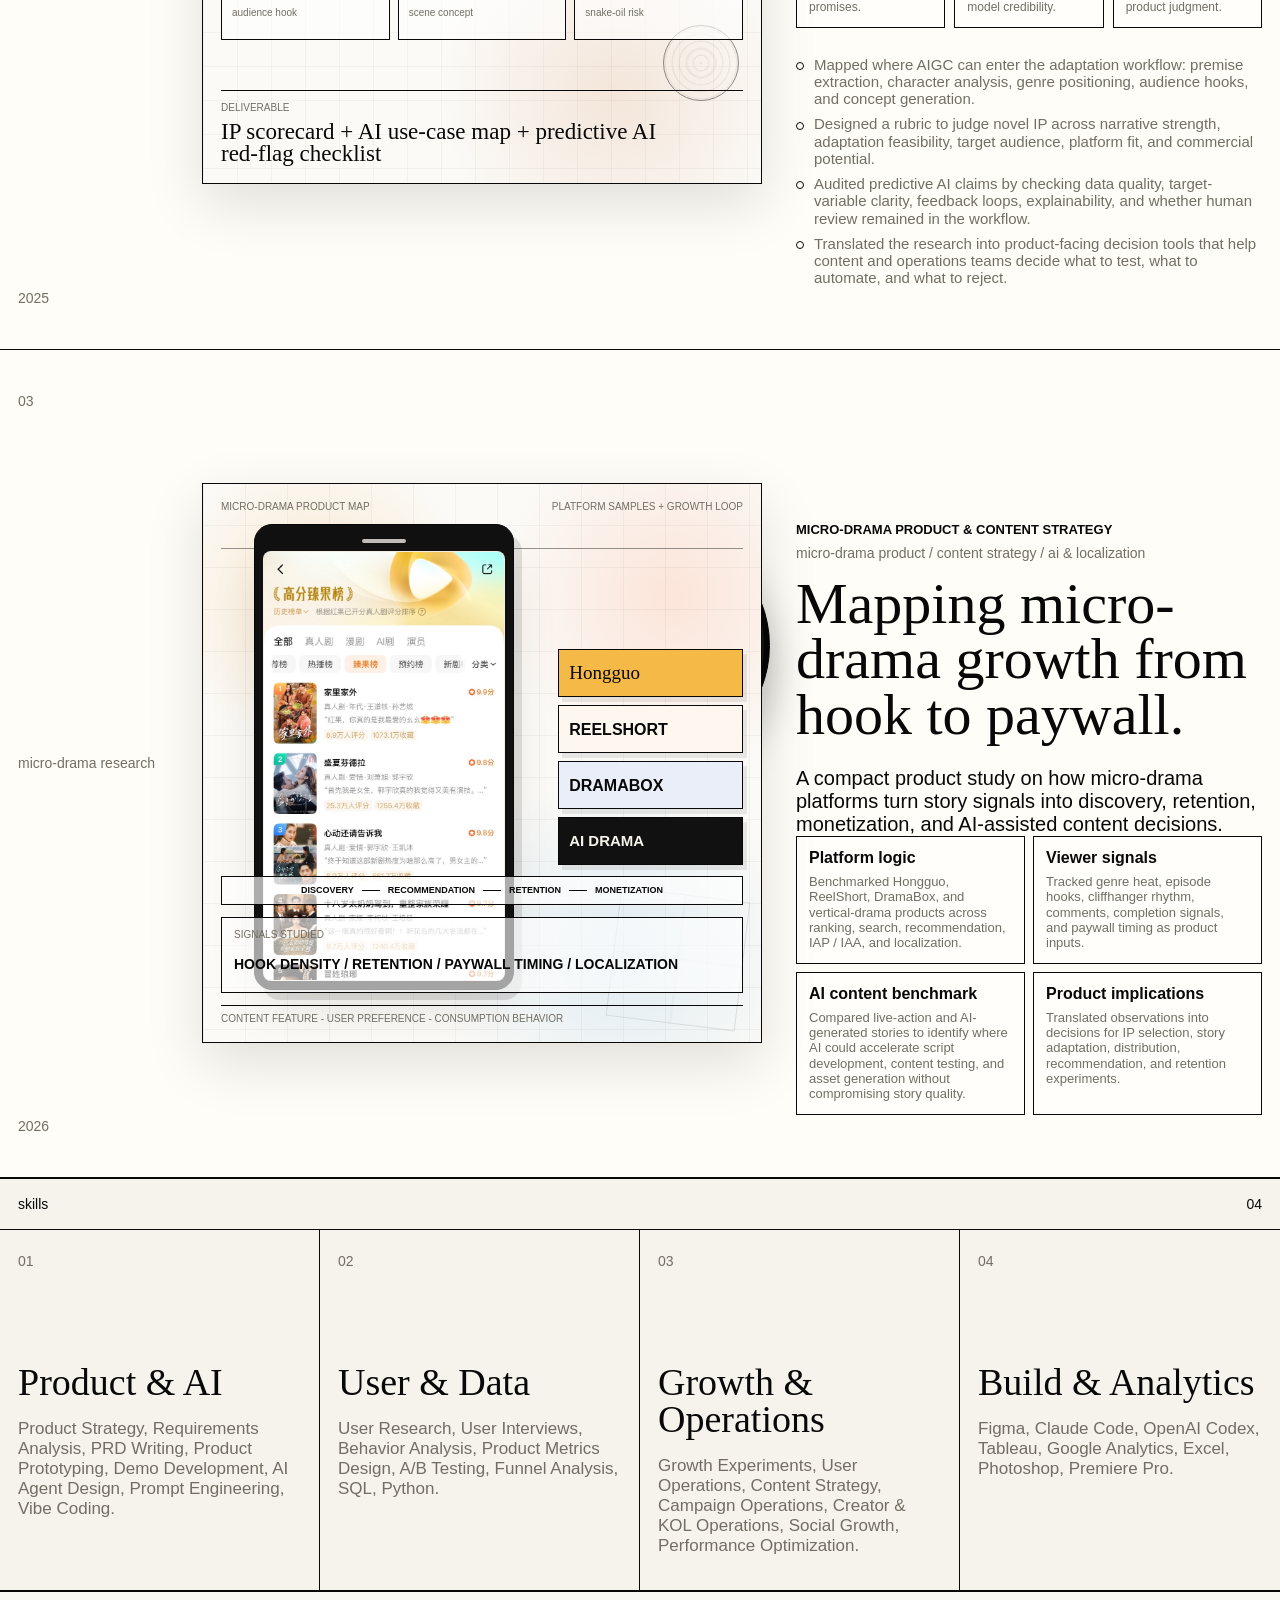
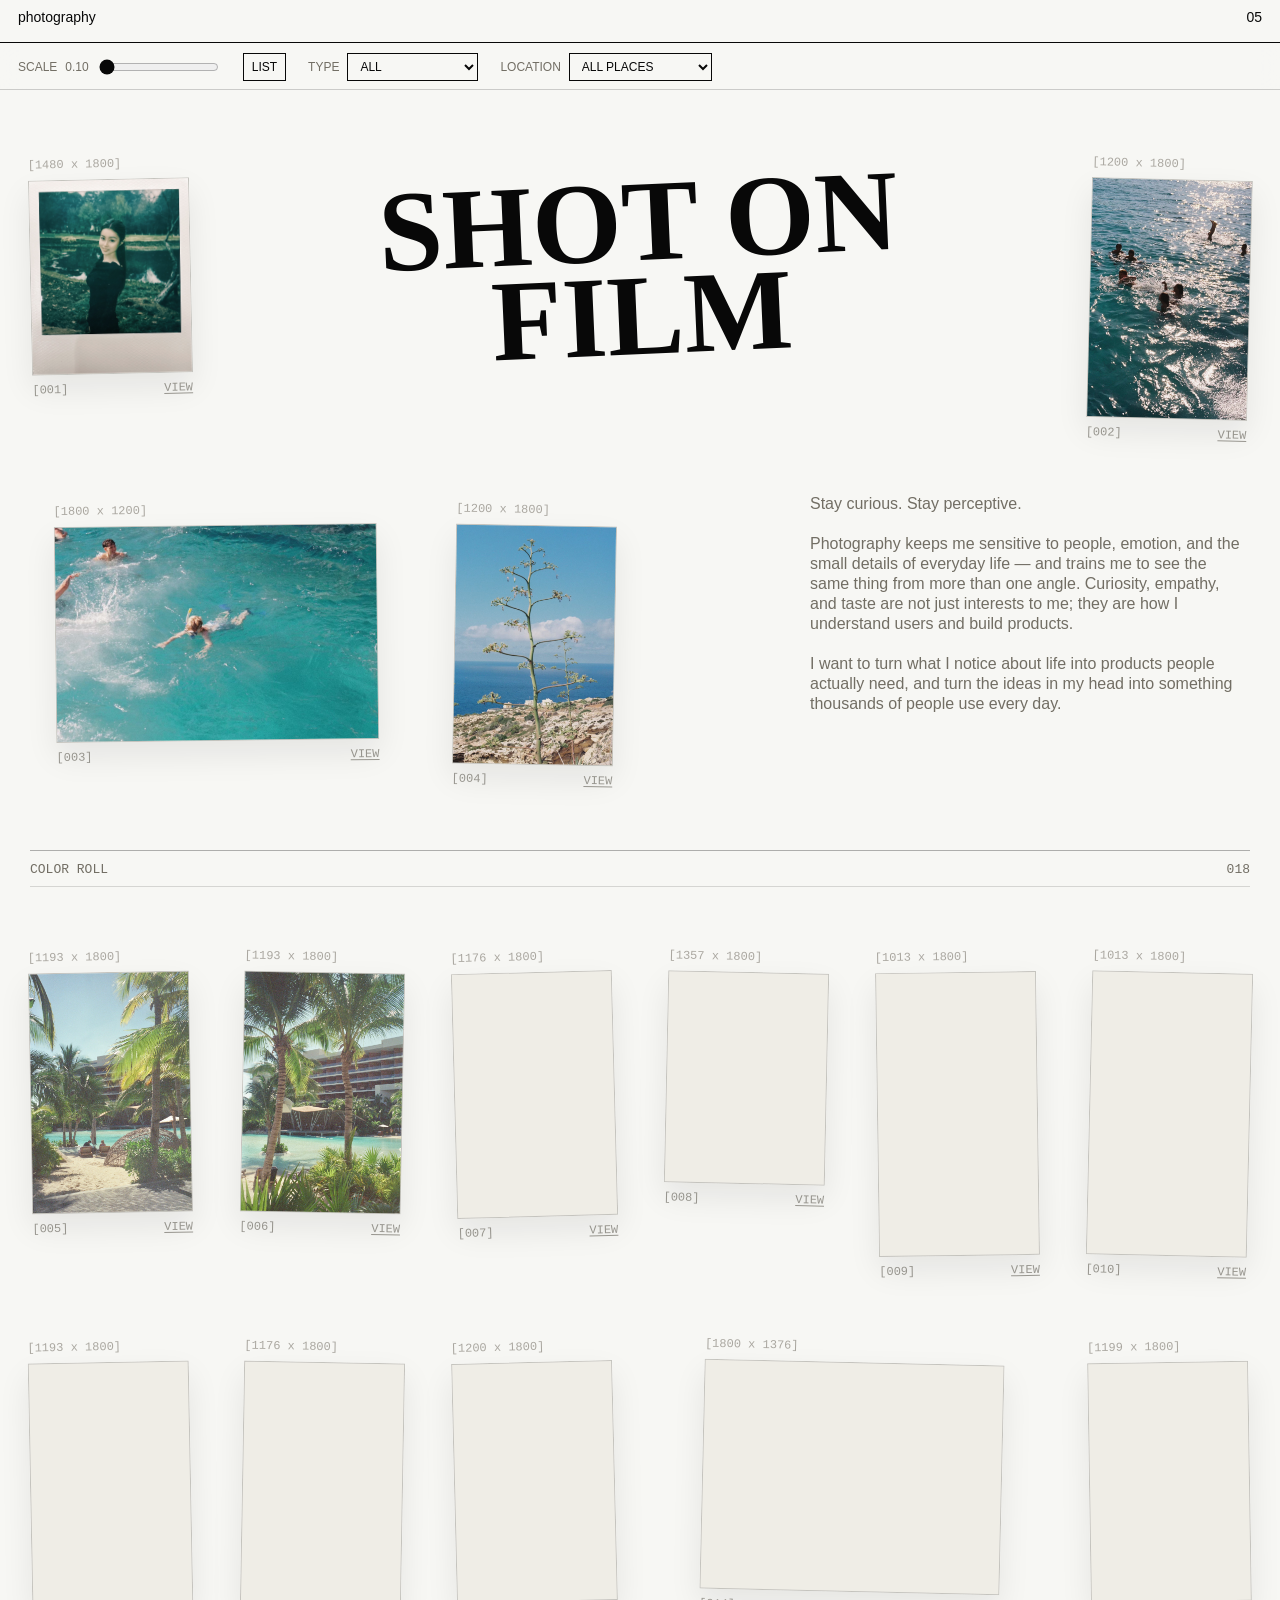
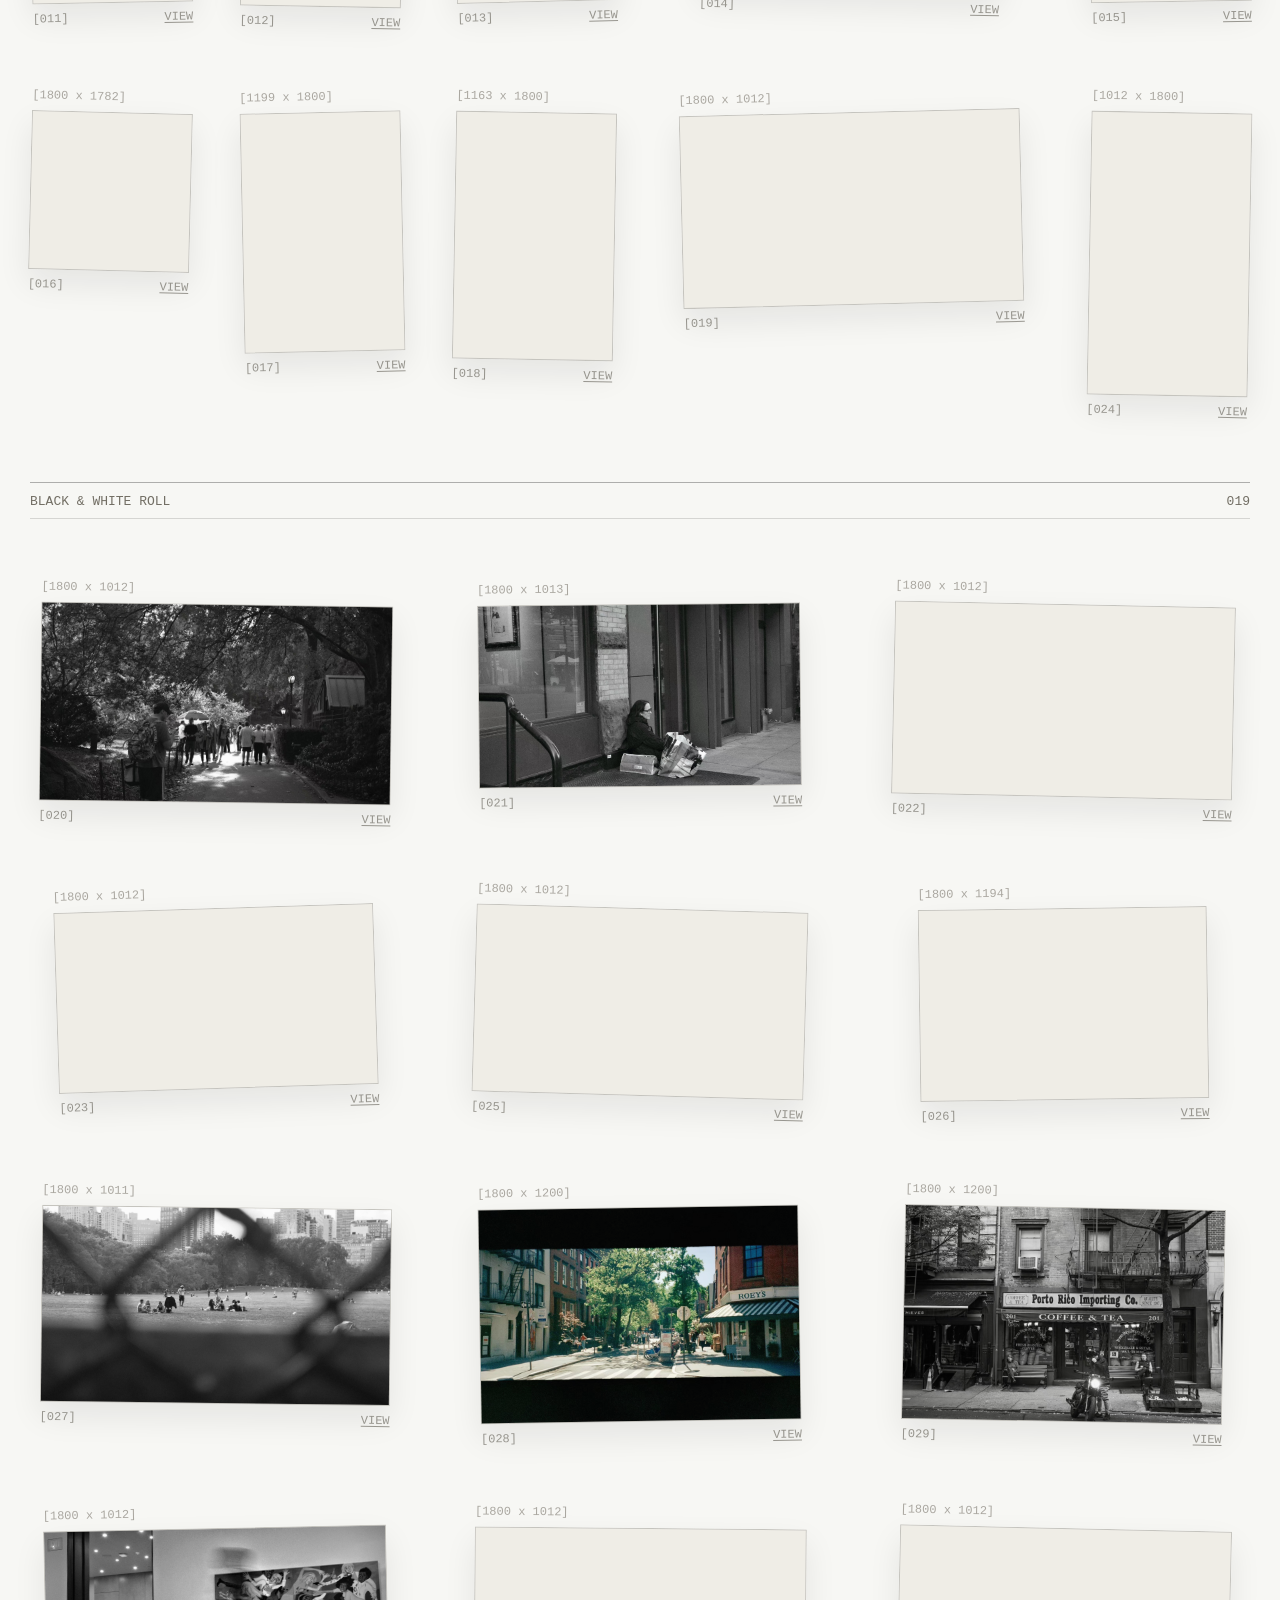
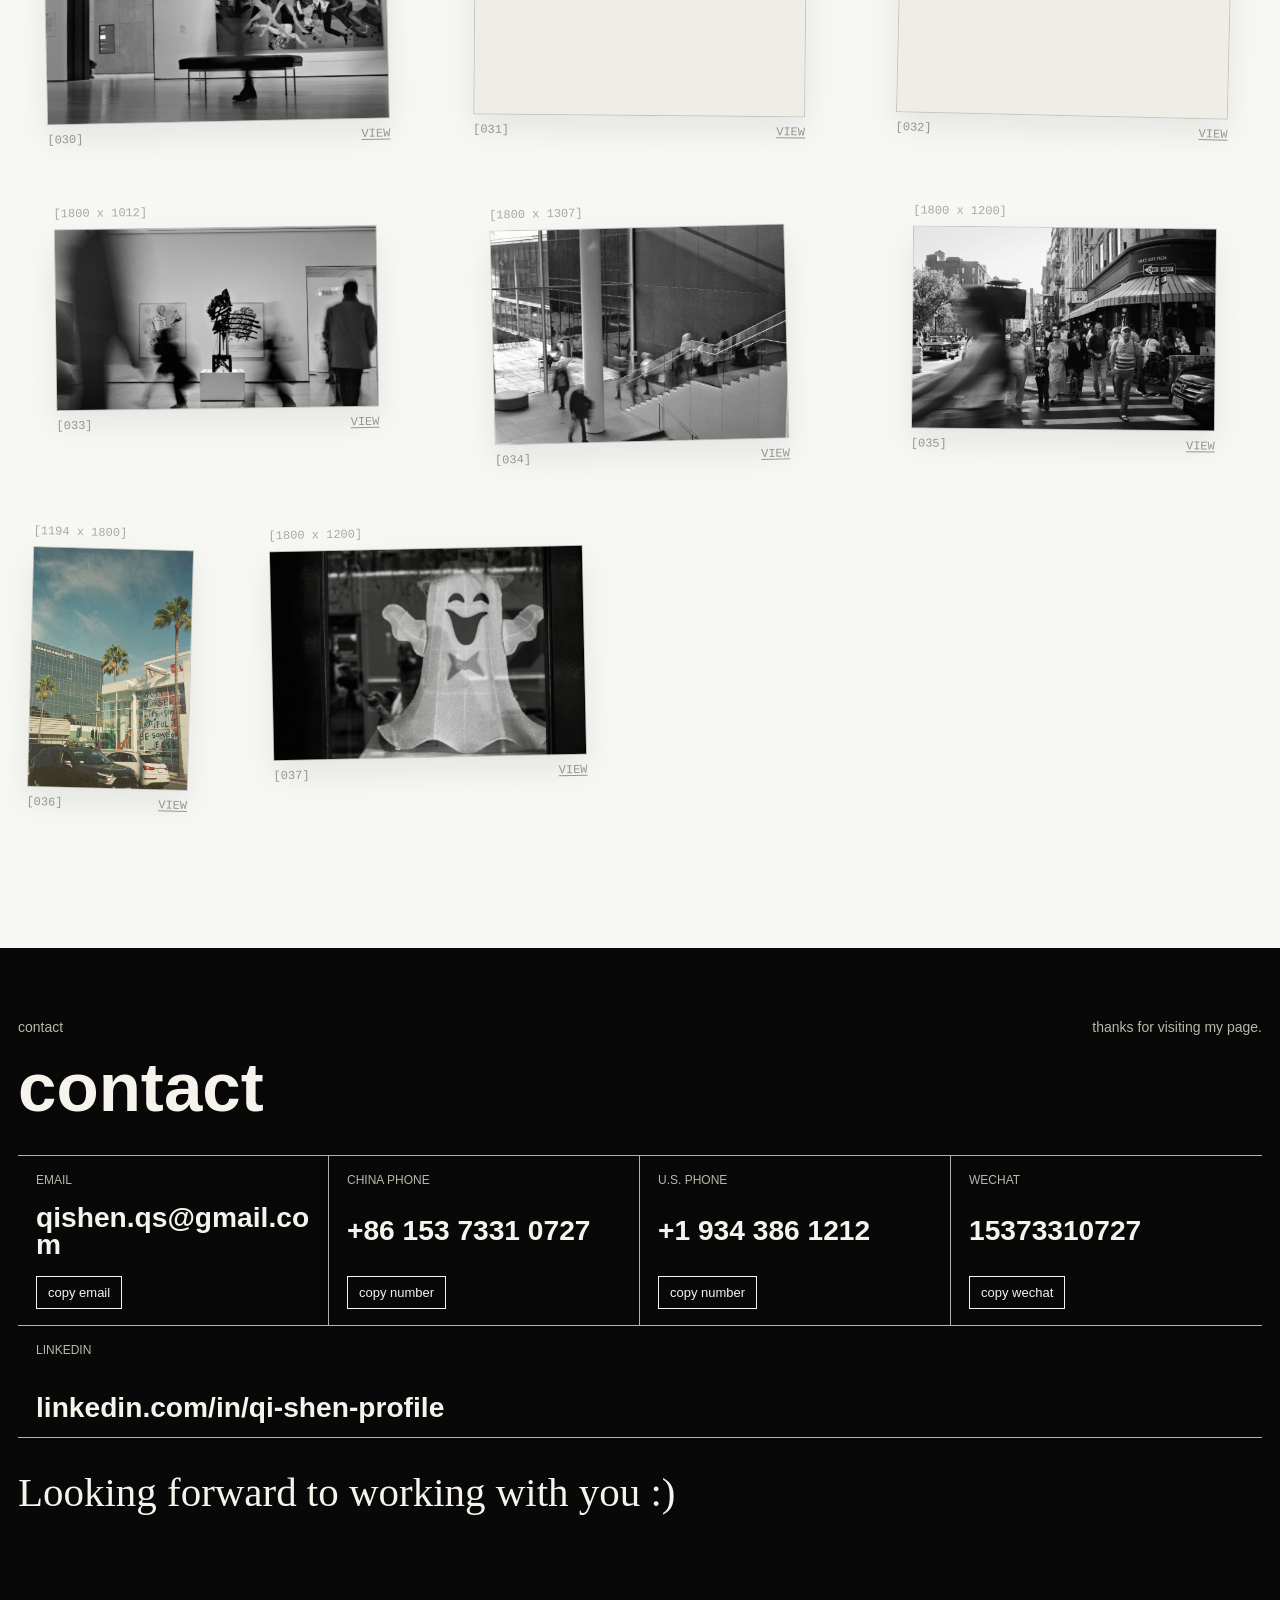
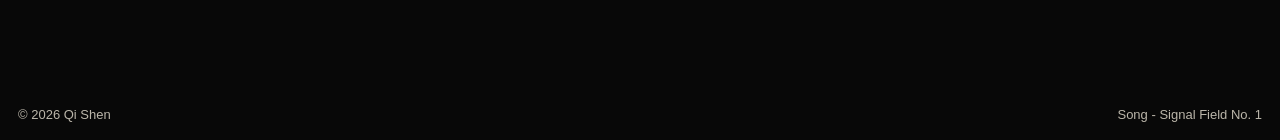
==== commit 84057cac: "Use stable Mealog demo entry" ====
--- a/index.html
+++ b/index.html
@@ -441,7 +441,7 @@
               <li>designed a low-pressure social experience around monthly tables and relationship context</li>
               <li>used Figma, Claude Code, and user feedback to move from concept deck to interactive demo</li>
             </ol>
-            <a class="prototype-link" href="./mealog-demo/index.html" target="_blank" rel="noopener">open interactive demo</a>
+            <a class="prototype-link" href="./mealog-demo/demo.html" target="_blank" rel="noopener">open interactive demo</a>
           </div>
         </article>
 
@@ -478,7 +478,7 @@
                   The first prototype explores meal logging, participant memory, place tags, emotion labels, and monthly insights. The later direction keeps this warmth while becoming more focused, lighter, and more "small but beautiful" as a daily social object.
                 </p>
                 <div class="mealog-action-row">
-                  <a class="prototype-link" href="./mealog-demo/index.html" target="_blank" rel="noopener">open interactive demo</a>
+                  <a class="prototype-link" href="./mealog-demo/demo.html" target="_blank" rel="noopener">open interactive demo</a>
                   <a class="prototype-link" href="./assets/mealog-idea-deck.pdf" download>download prototype deck</a>
                 </div>
               </div>
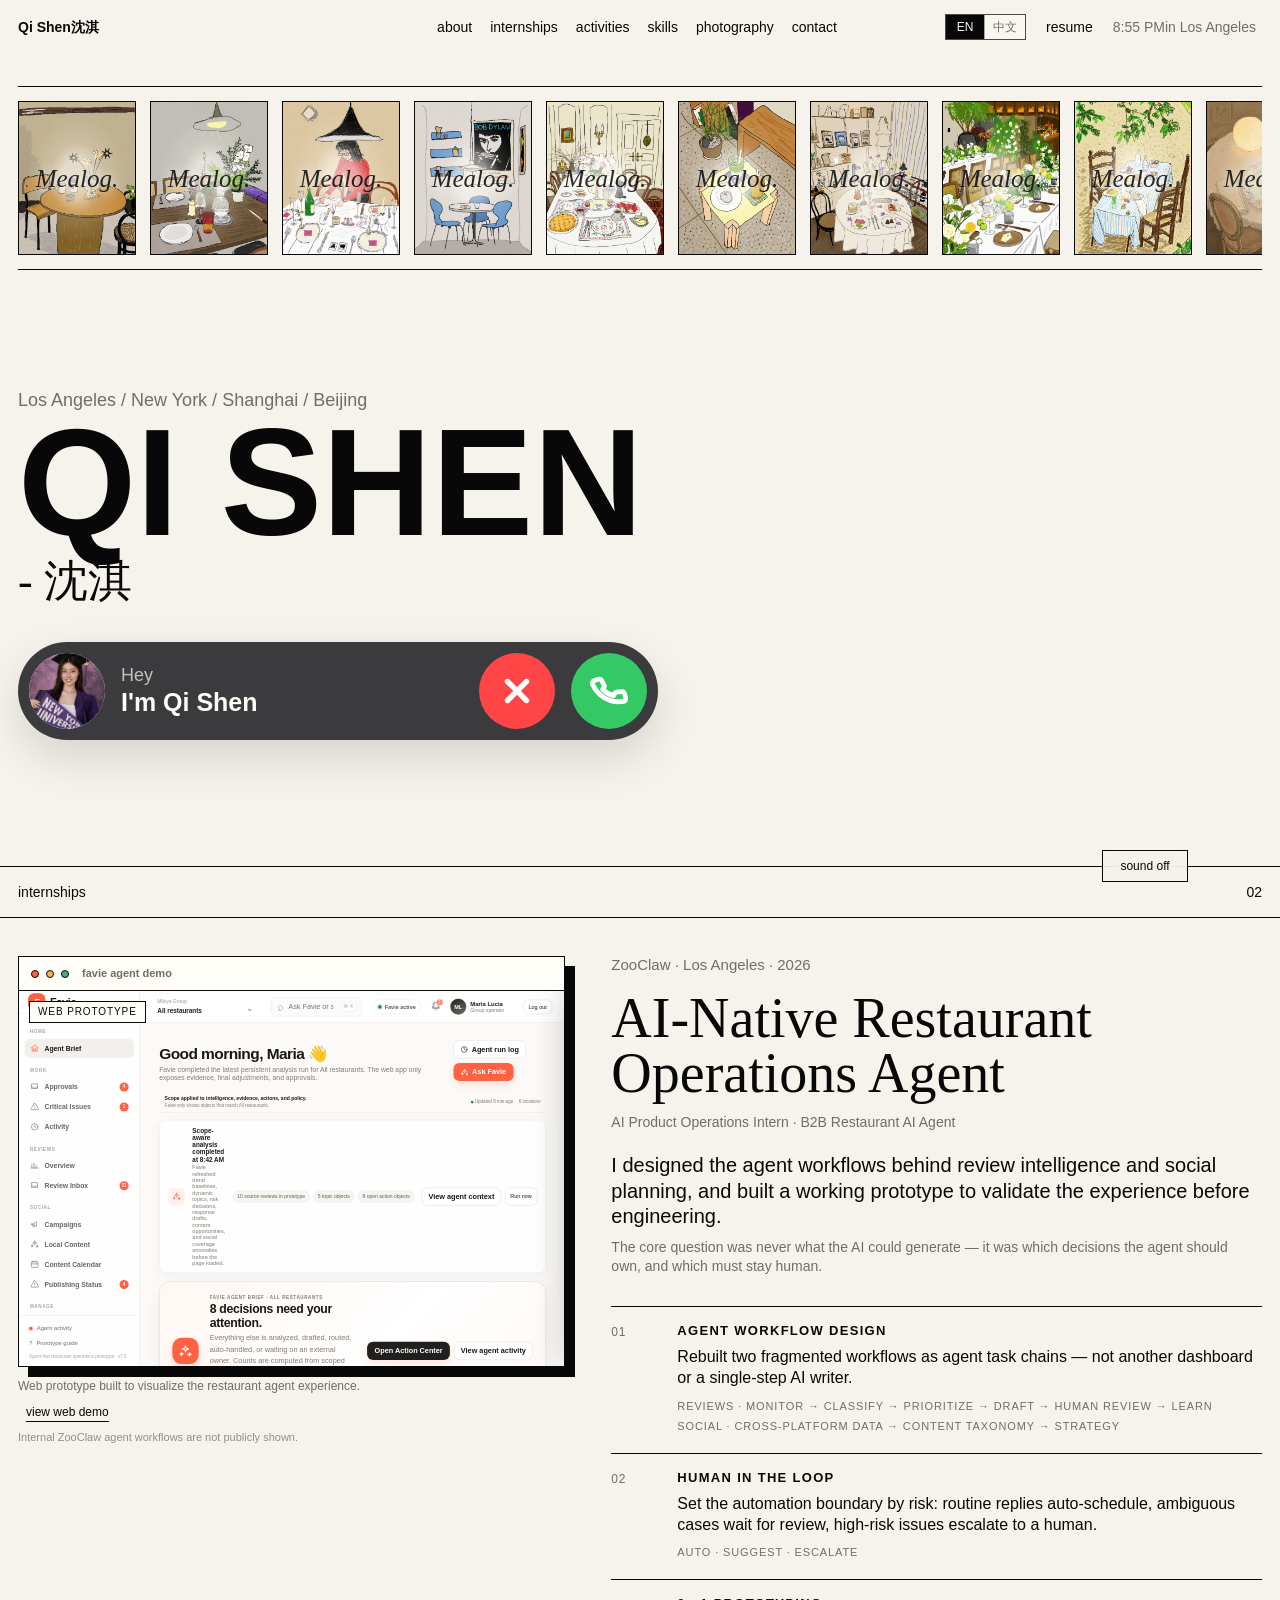
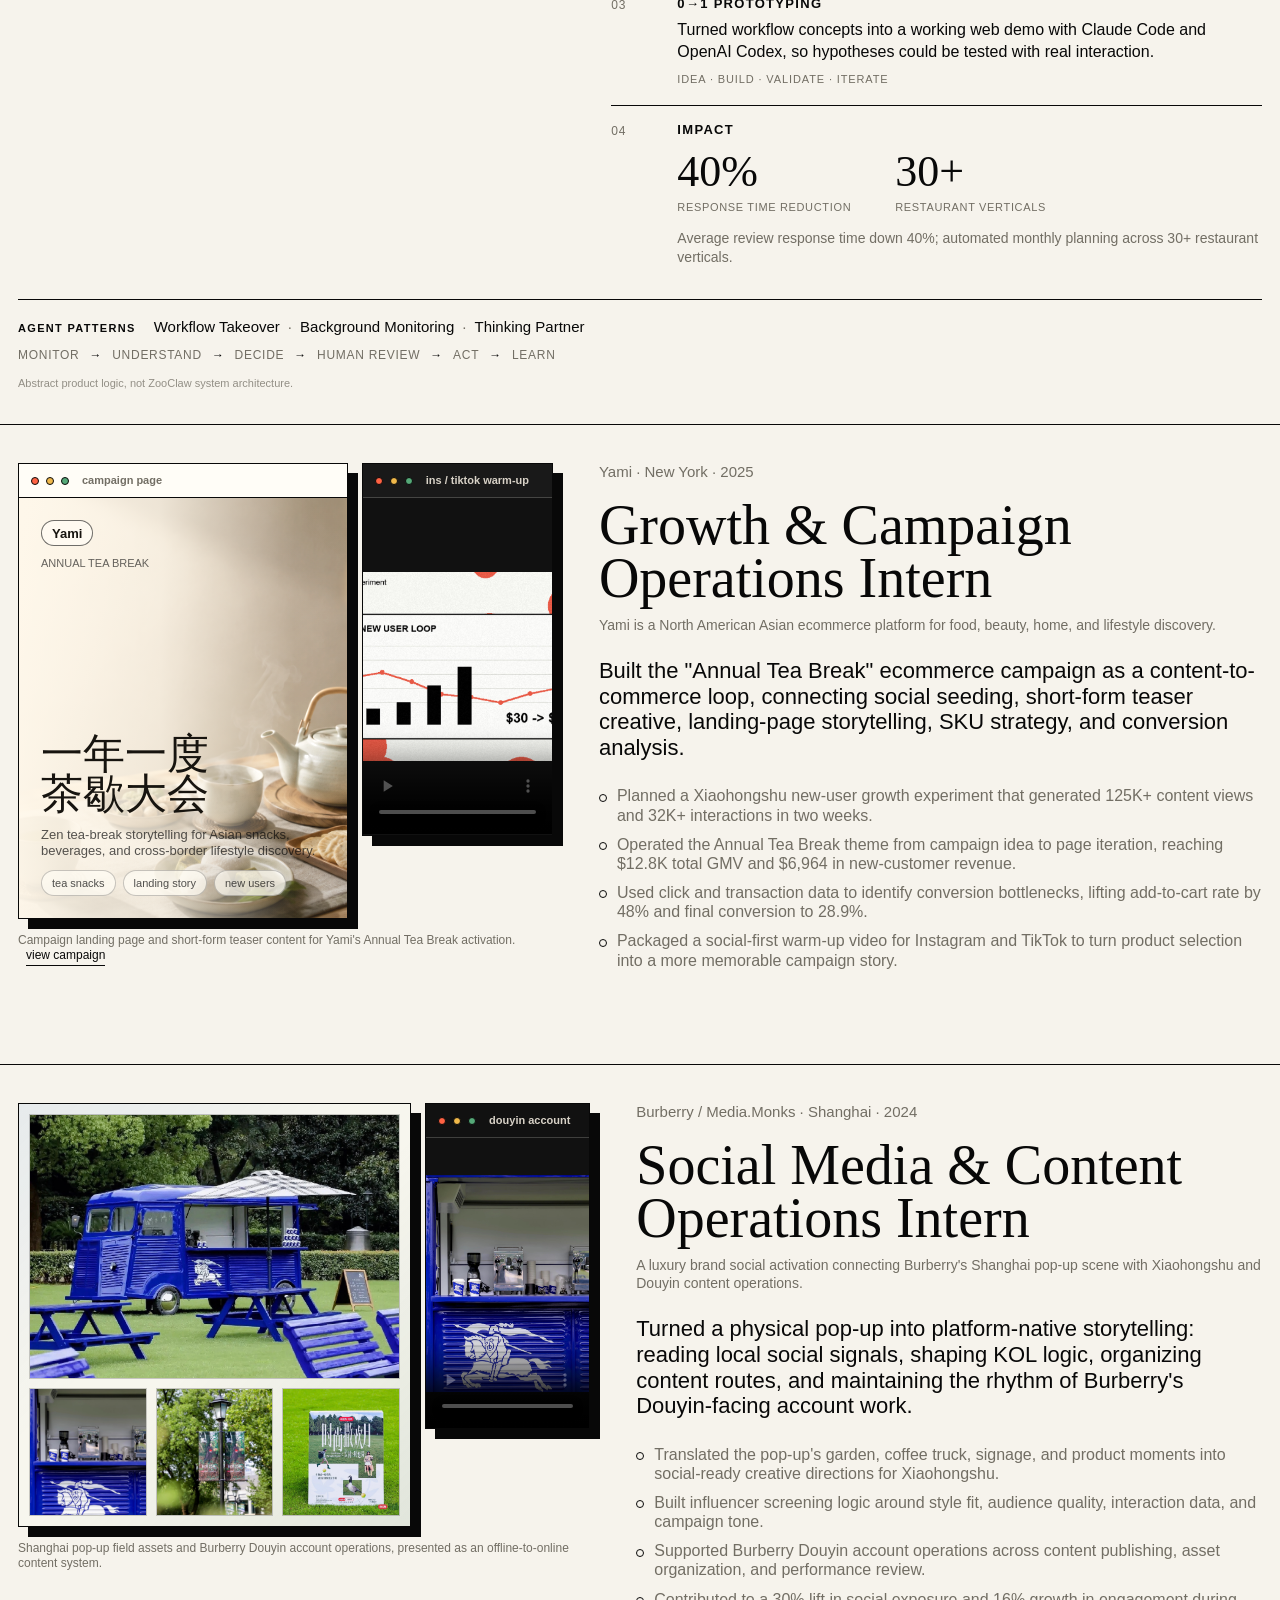
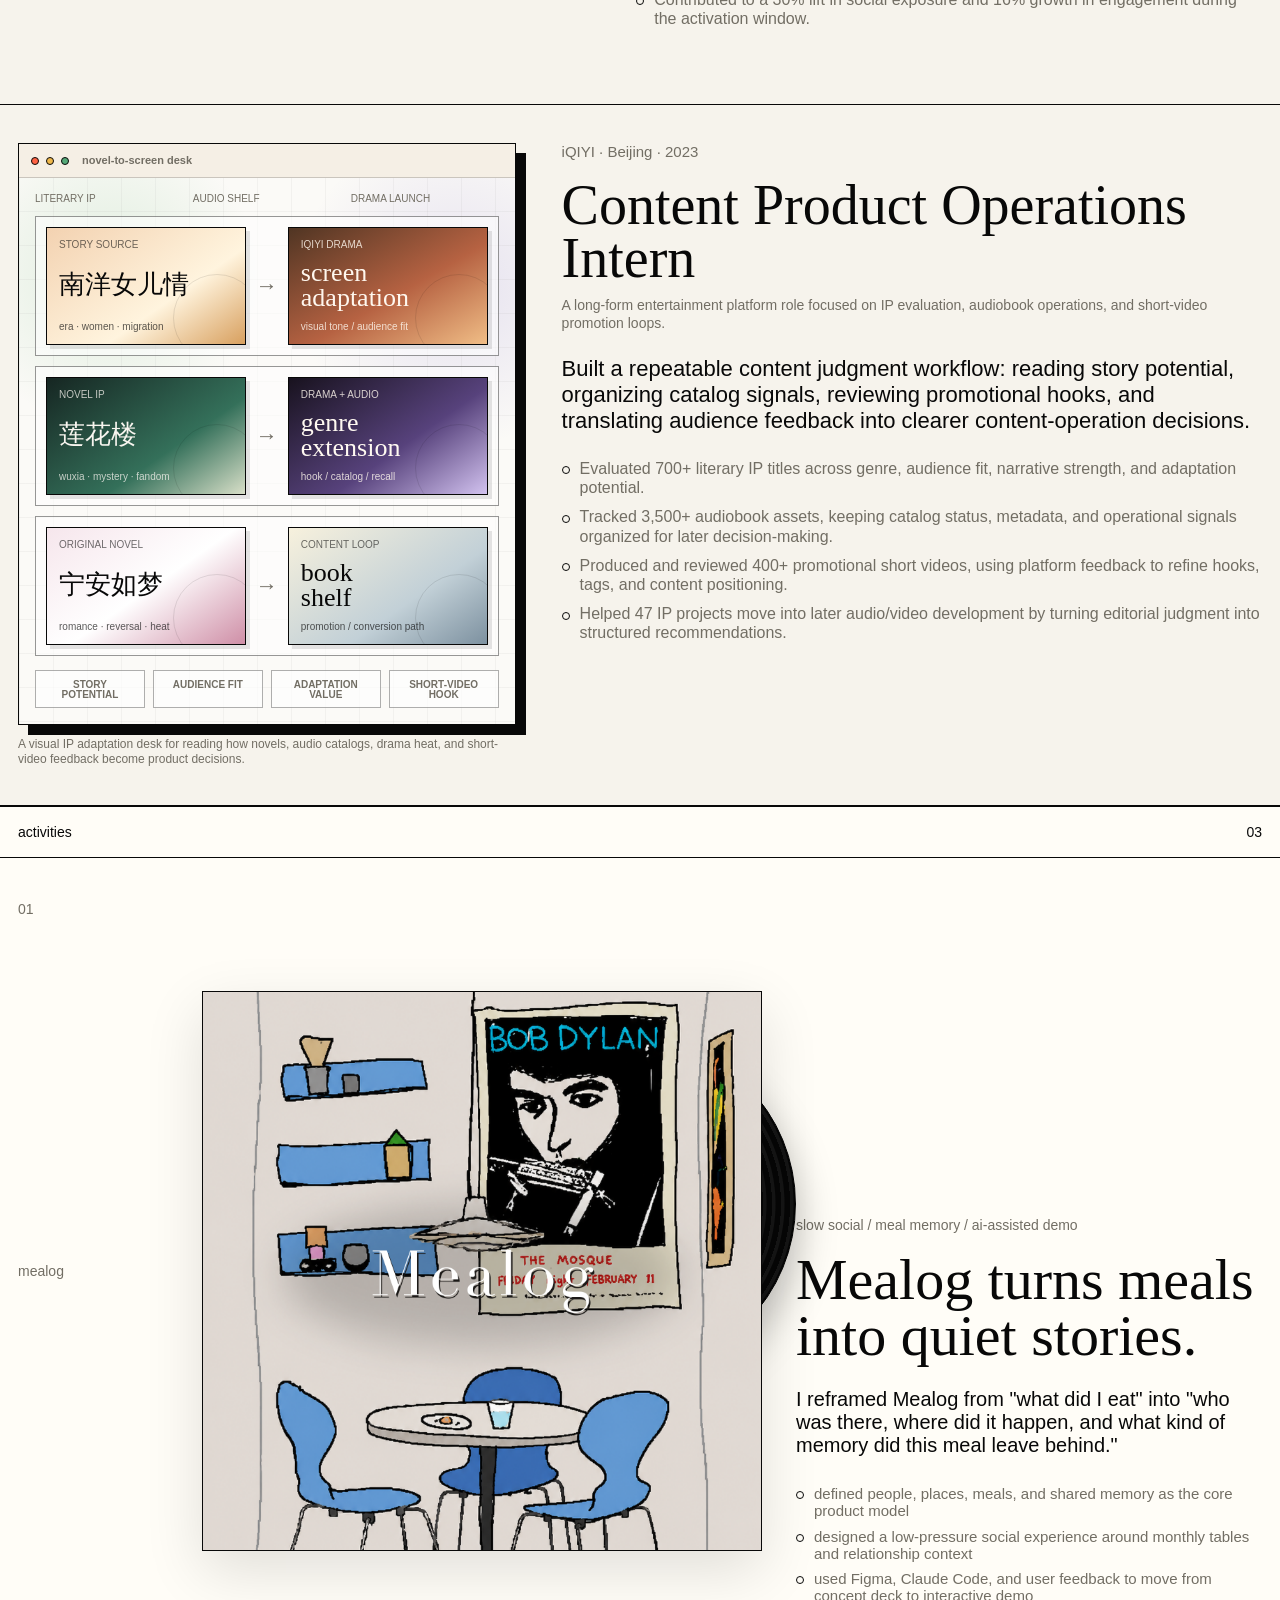
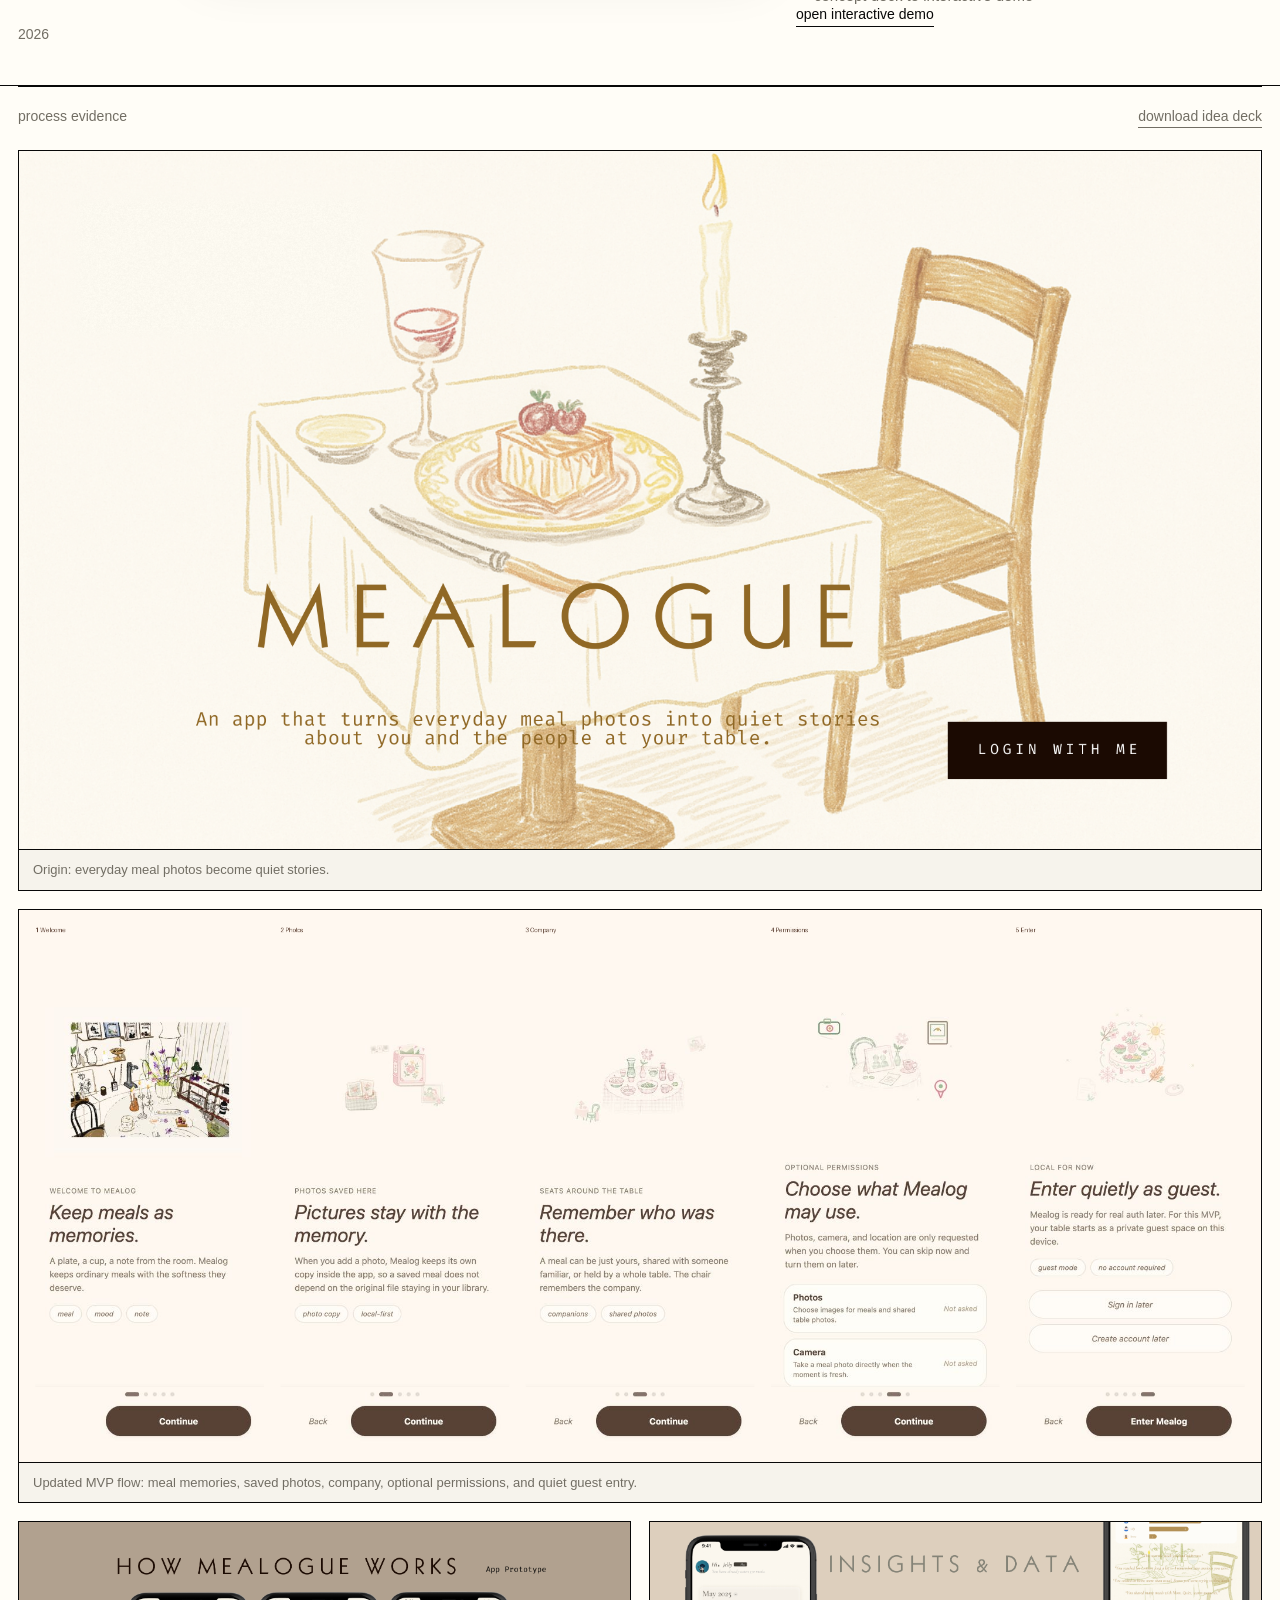
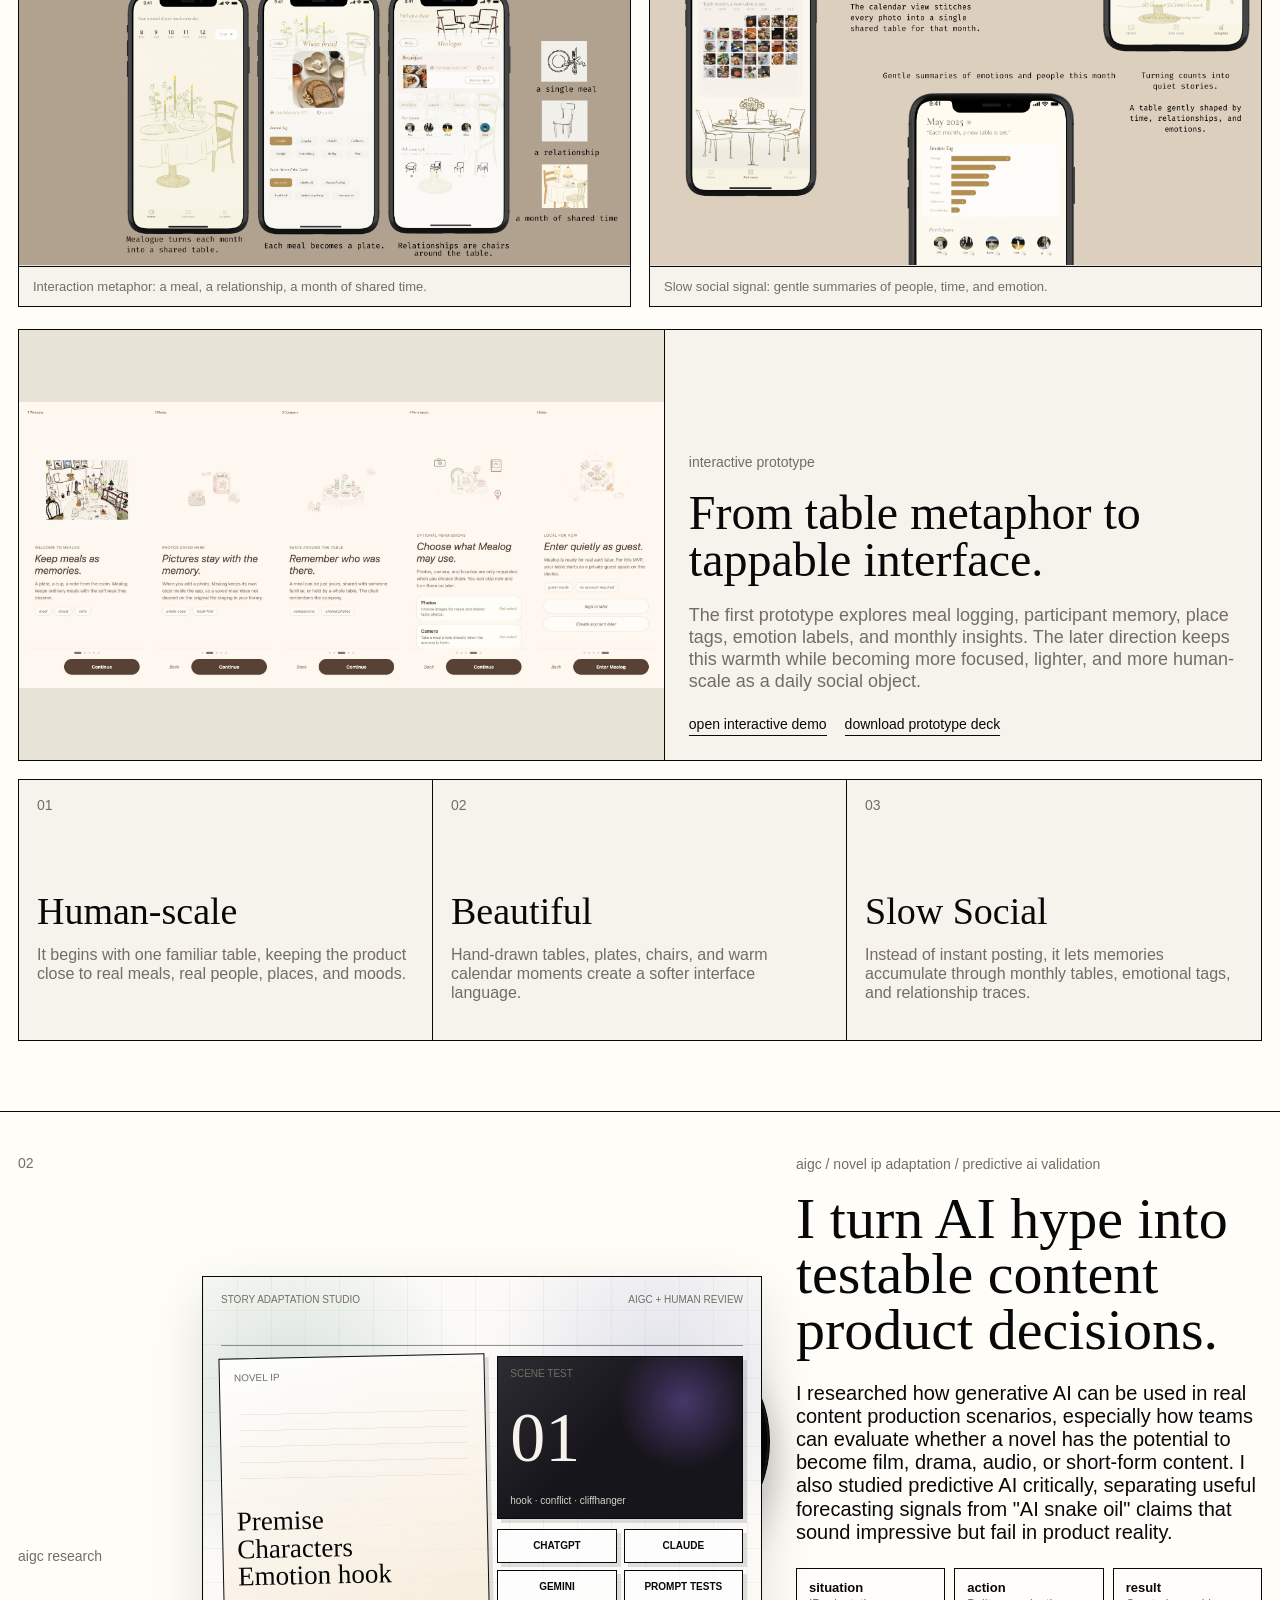
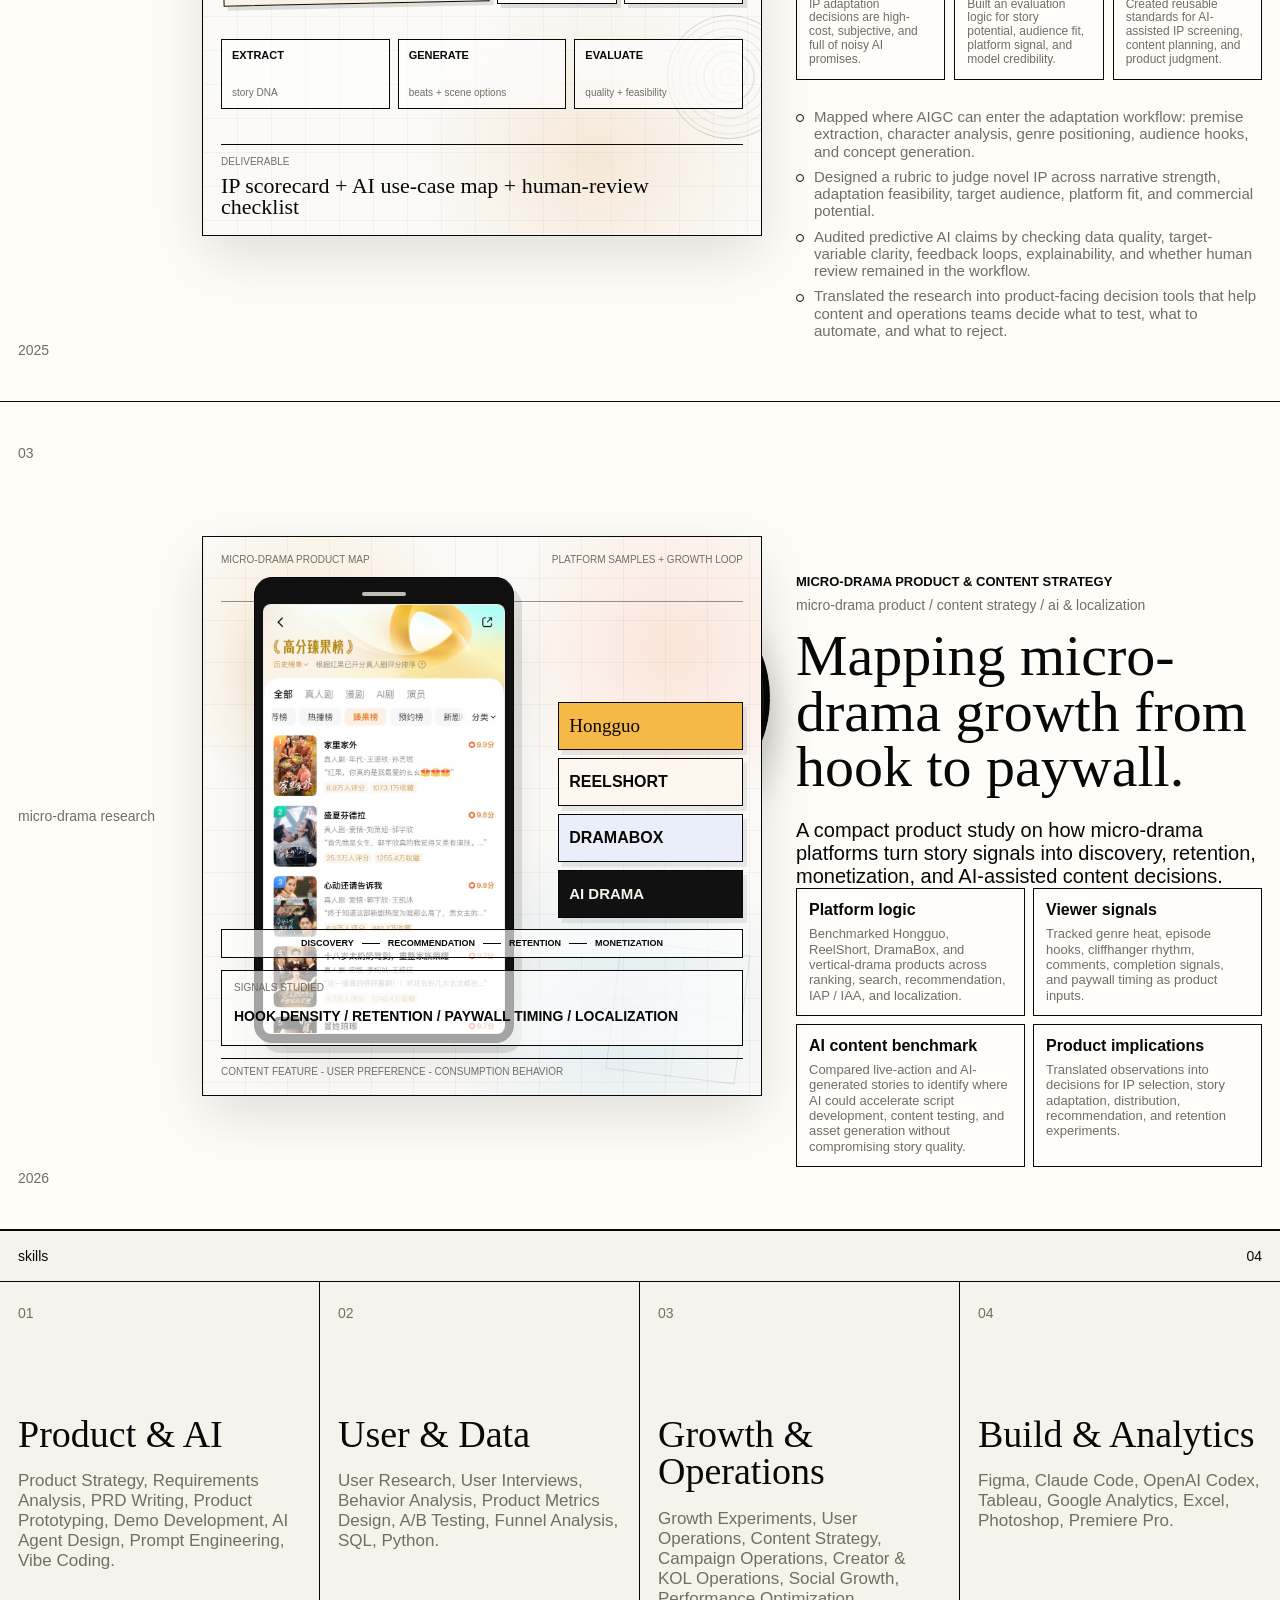
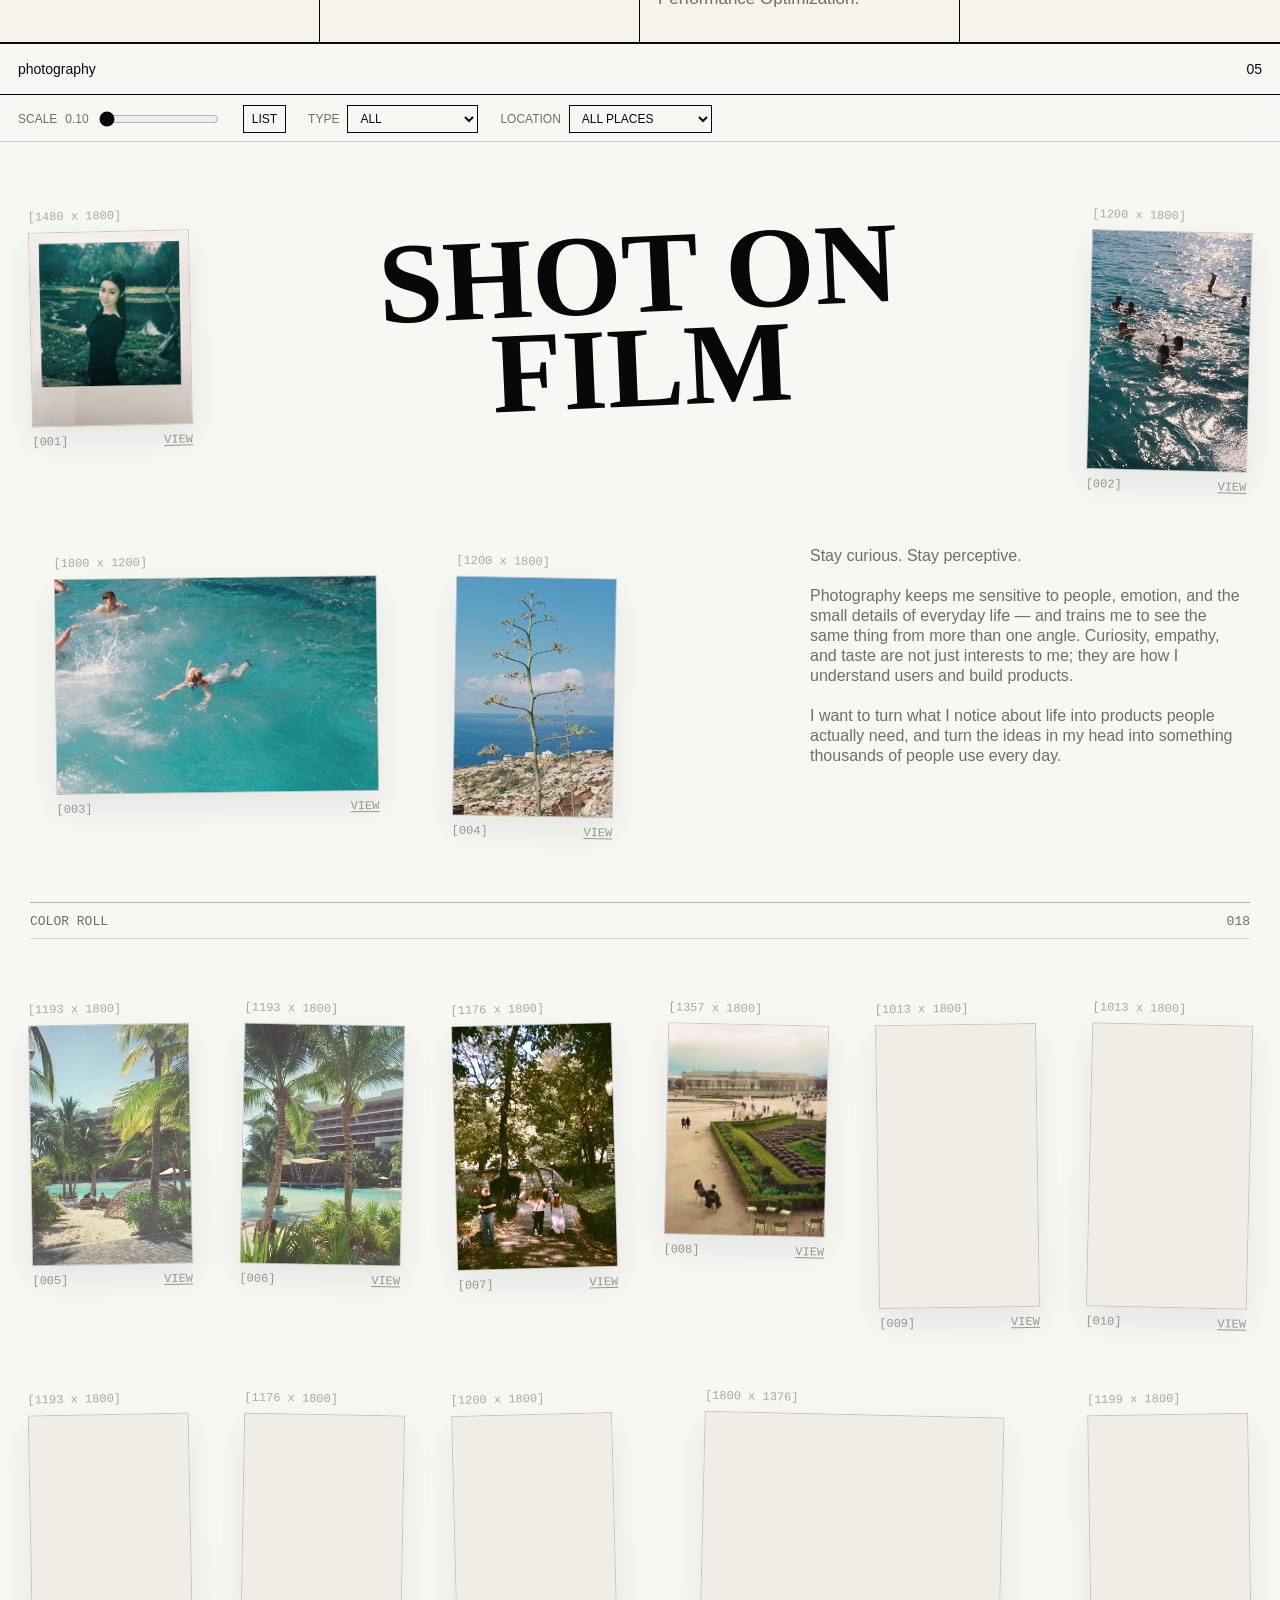
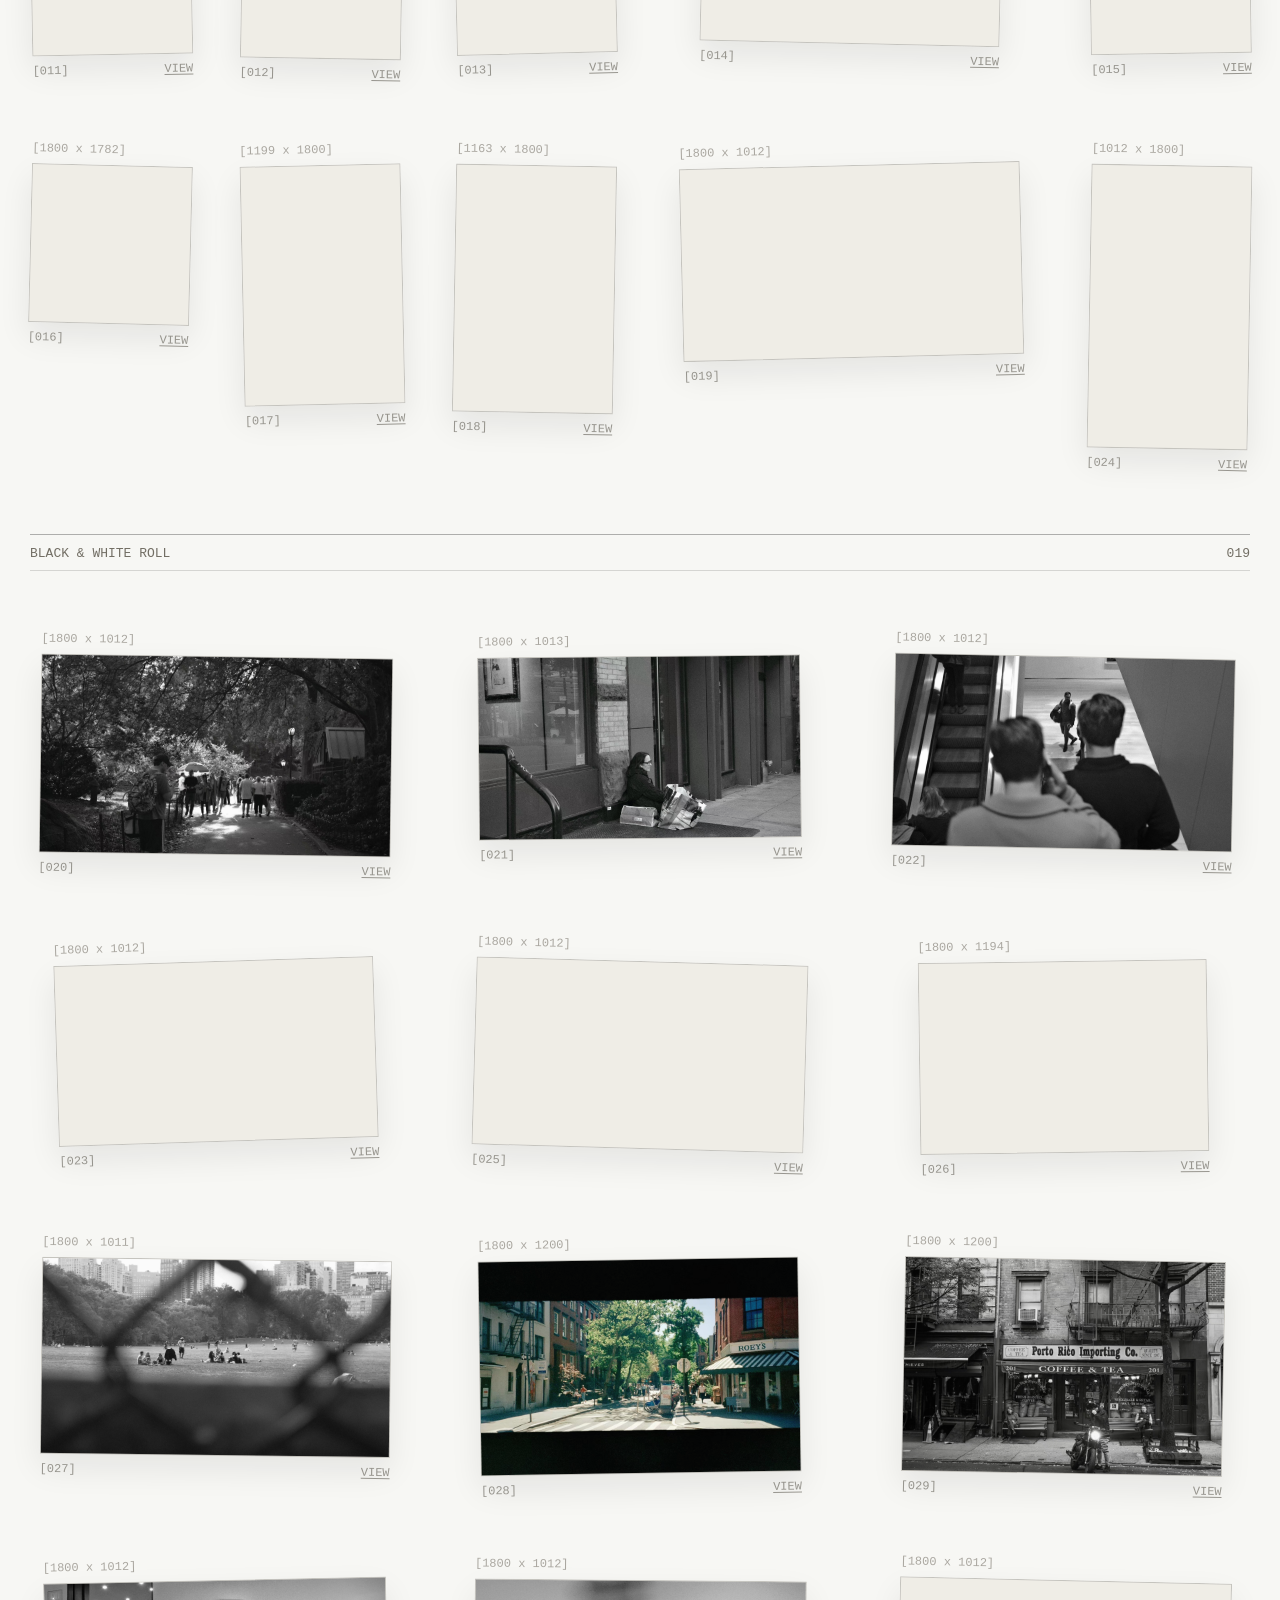
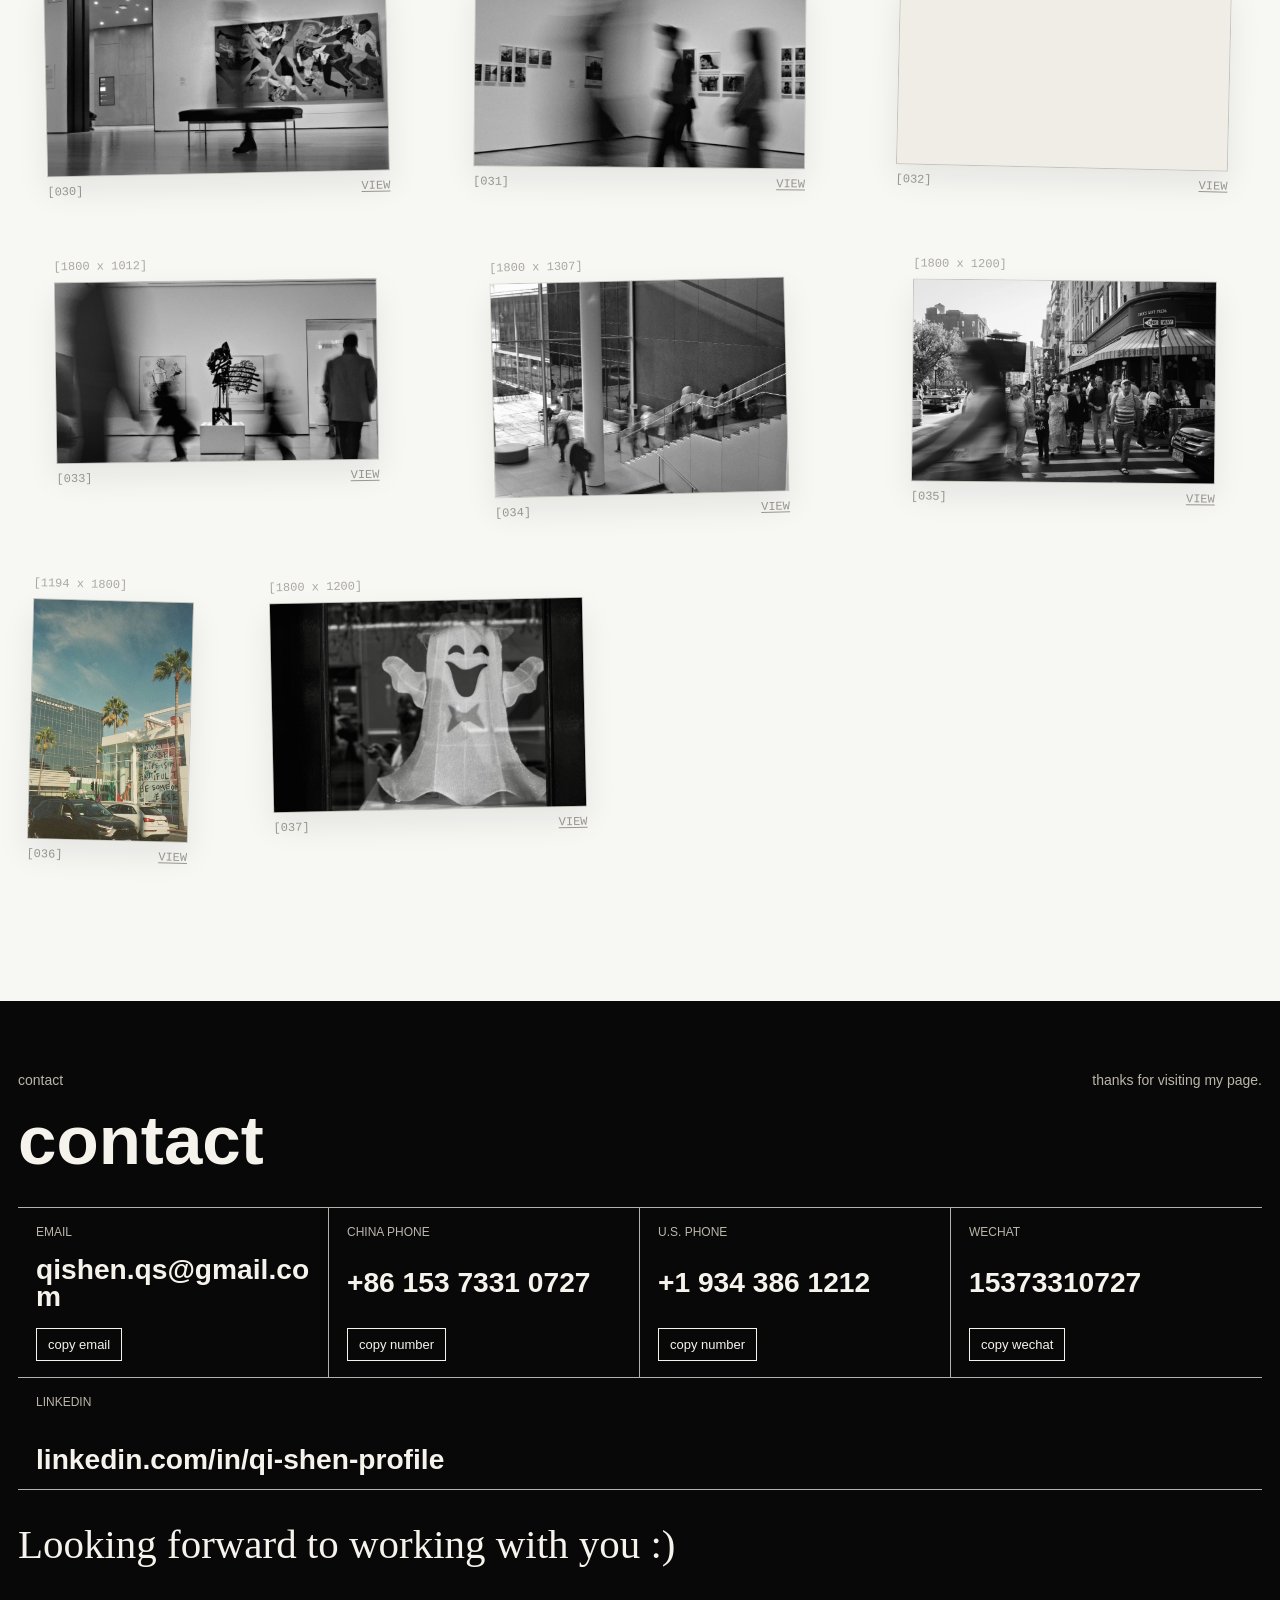
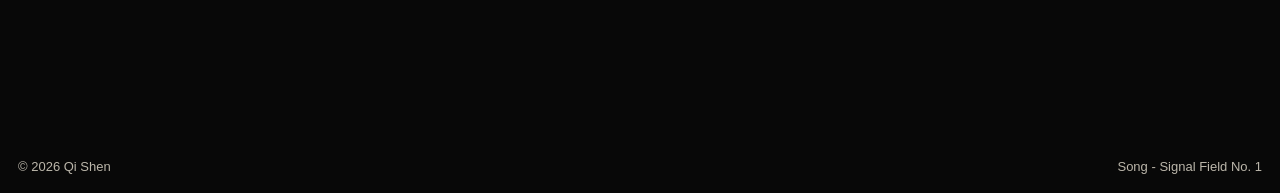
==== commit 2df97fc6: "Refine portfolio visuals from review notes" ====
--- a/index.html
+++ b/index.html
@@ -8,7 +8,7 @@
       name="description"
       content="Qi Shen's portfolio across user insight, content systems, AI workflows, growth experiments, and digital operations."
     >
-    <link rel="stylesheet" href="./styles.css?v=35">
+    <link rel="stylesheet" href="./styles.css?v=36">
     <script>
       /* Set the stored language before first paint so returning visitors never see a flash. */
       (function () {
@@ -39,7 +39,7 @@
       <a class="brand" href="#home">Qi Shen沈淇</a>
       <nav class="primary-nav" aria-label="Main navigation">
         <a href="#about">about</a>
-        <a href="#internship">internship</a>
+        <a href="#internship">internships</a>
         <a href="#activities">activities</a>
         <a href="#skills">skills</a>
         <a href="#photography">photography</a>
@@ -160,7 +160,7 @@
 
       <section class="internship section-block" id="internship" aria-label="Internship experience">
         <div class="section-heading">
-          <p>Internship</p>
+          <p>Internships</p>
           <span>02</span>
         </div>
         <div class="experience-list">
@@ -255,17 +255,14 @@
                   target="_blank"
                   rel="noopener"
                 >
-                  <span class="commerce-kicker">Yami story page</span>
+                  <img class="campaign-art" src="./assets/yami-tea-break-zen.png" alt="Zen tea-break campaign visual for Yami Annual Tea Break">
+                  <span class="yami-wordmark">Yami</span>
+                  <span class="commerce-kicker">Annual tea break</span>
                   <strong>一年一度<br>茶歇大会</strong>
-                  <p>A themed ecommerce story built around tea-break snacks, beverages, and cross-border lifestyle discovery.</p>
-                  <div class="commerce-stat-row" aria-label="Campaign performance">
-                    <span><b>$12.8K</b><small>campaign GMV</small></span>
-                    <span><b>48%</b><small>add-to-cart lift</small></span>
-                    <span><b>28.9%</b><small>final conversion</small></span>
-                  </div>
+                  <p>Zen tea-break storytelling for Asian snacks, beverages, and cross-border lifestyle discovery.</p>
                   <div class="campaign-tags" aria-hidden="true">
-                    <span>landing page</span>
-                    <span>SKU strategy</span>
+                    <span>tea snacks</span>
+                    <span>landing story</span>
                     <span>new users</span>
                   </div>
                 </a>
@@ -347,51 +344,70 @@
 
           <article class="experience-card is-iqiyi" id="iqiyi">
             <figure class="iqiyi-visual">
-              <div class="iqiyi-console" aria-label="iQIYI content product operations dashboard">
+              <div class="iqiyi-ip-board" aria-label="iQIYI IP adaptation visual board">
                 <div class="demo-window-bar" aria-hidden="true">
                   <span></span>
                   <span></span>
                   <span></span>
-                  <strong>content selection machine</strong>
-                </div>
-                <div class="iqiyi-console-body">
-                  <div class="iqiyi-scorecard">
-                    <span>editorial signal</span>
-                    <strong>47</strong>
-                    <small>IP projects moved toward audio / video development</small>
+                  <strong>novel-to-screen desk</strong>
+                </div>
+                <div class="iqiyi-ip-body">
+                  <div class="iqiyi-board-topline">
+                    <span>literary IP</span>
+                    <span>audio shelf</span>
+                    <span>drama launch</span>
                   </div>
-                  <div class="iqiyi-matrix" aria-label="Content evaluation criteria">
-                    <div><span>story potential</span><i class="score-a"></i></div>
-                    <div><span>audience fit</span><i class="score-b"></i></div>
-                    <div><span>adaptation value</span><i class="score-c"></i></div>
-                    <div><span>short-video hook</span><i class="score-d"></i></div>
-                  </div>
-                  <div class="iqiyi-content-rail" aria-label="Content review cards">
-                    <article>
-                      <span>IP-128</span>
-                      <strong>adaptable</strong>
-                      <small>genre signal / audience path</small>
+                  <div class="iqiyi-adaptation-grid" aria-label="Novel IP to drama adaptation examples">
+                    <article class="iqiyi-ip-pair is-nanyang">
+                      <div class="ip-cover ip-source">
+                        <span>story source</span>
+                        <strong>南洋女儿情</strong>
+                        <small>era · women · migration</small>
+                      </div>
+                      <i>→</i>
+                      <div class="ip-cover ip-screen">
+                        <span>iQIYI drama</span>
+                        <strong>screen<br>adaptation</strong>
+                        <small>visual tone / audience fit</small>
+                      </div>
                     </article>
-                    <article>
-                      <span>AUDIO-042</span>
-                      <strong>operating</strong>
-                      <small>catalog quality / metadata check</small>
+                    <article class="iqiyi-ip-pair is-lianhua">
+                      <div class="ip-cover ip-source">
+                        <span>novel IP</span>
+                        <strong>莲花楼</strong>
+                        <small>wuxia · mystery · fandom</small>
+                      </div>
+                      <i>→</i>
+                      <div class="ip-cover ip-screen">
+                        <span>drama + audio</span>
+                        <strong>genre<br>extension</strong>
+                        <small>hook / catalog / recall</small>
+                      </div>
                     </article>
-                    <article>
-                      <span>VIDEO-400</span>
-                      <strong>testing</strong>
-                      <small>hook review / feedback loop</small>
+                    <article class="iqiyi-ip-pair is-ningan">
+                      <div class="ip-cover ip-source">
+                        <span>original novel</span>
+                        <strong>宁安如梦</strong>
+                        <small>romance · reversal · heat</small>
+                      </div>
+                      <i>→</i>
+                      <div class="ip-cover ip-screen">
+                        <span>content loop</span>
+                        <strong>book<br>shelf</strong>
+                        <small>promotion / conversion path</small>
+                      </div>
                     </article>
                   </div>
-                  <div class="iqiyi-stat-grid" aria-label="iQIYI operating contribution numbers">
-                    <span><b>3,500+</b><small>audiobooks tracked</small></span>
-                    <span><b>700+</b><small>IP titles evaluated</small></span>
-                    <span><b>400+</b><small>promo videos reviewed</small></span>
+                  <div class="iqiyi-signal-strip">
+                    <span>story potential</span>
+                    <span>audience fit</span>
+                    <span>adaptation value</span>
+                    <span>short-video hook</span>
                   </div>
                 </div>
               </div>
               <figcaption>
-                A content operations system for turning literary IP, audiobook catalogs, and short-video feedback into product decisions.
+                A visual IP adaptation desk for reading how novels, audio catalogs, drama heat, and short-video feedback become product decisions.
               </figcaption>
             </figure>
             <div class="experience-copy">
@@ -475,7 +491,7 @@
                 <p class="eyebrow">interactive prototype</p>
                 <h3>From table metaphor to tappable interface.</h3>
                 <p>
-                  The first prototype explores meal logging, participant memory, place tags, emotion labels, and monthly insights. The later direction keeps this warmth while becoming more focused, lighter, and more "small but beautiful" as a daily social object.
+                  The first prototype explores meal logging, participant memory, place tags, emotion labels, and monthly insights. The later direction keeps this warmth while becoming more focused, lighter, and more human-scale as a daily social object.
                 </p>
                 <div class="mealog-action-row">
                   <a class="prototype-link" href="./mealog-demo/demo.html" target="_blank" rel="noopener">open interactive demo</a>
@@ -487,8 +503,8 @@
           <div class="slow-social-points">
             <article>
               <span>01</span>
-              <h3>Small</h3>
-              <p>It does not try to become another feed. The product centers on one everyday ritual: meals with people.</p>
+              <h3>Human-scale</h3>
+              <p>It begins with one familiar table, keeping the product close to real meals, real people, places, and moods.</p>
             </article>
             <article>
               <span>02</span>
@@ -510,41 +526,45 @@
             <span>2025</span>
           </div>
           <figure class="sleeve aigc-visual">
-            <div class="aigc-sleeve" role="img" aria-label="AIGC and predictive AI research map for novel IP adaptation and content product decisions">
+            <div class="aigc-sleeve" role="img" aria-label="AIGC story adaptation studio for novel IP and content product decisions">
               <div class="aigc-topline">
-                <span>IP adaptation intelligence map</span>
-                <span>AIGC + predictive AI</span>
-              </div>
-              <div class="tool-cloud" aria-label="AI tools studied">
-                <span class="tool-pill is-chatgpt"><i>◎</i>ChatGPT</span>
-                <span class="tool-pill is-claude"><i>C</i>Claude</span>
-                <span class="tool-pill is-gemini"><i>G</i>Gemini</span>
-                <span class="tool-pill is-figma"><i>P</i>Prompt tests</span>
-                <span class="tool-pill is-predictive"><i>?</i>Predictive AI audit</span>
-              </div>
-              <div class="aigc-flow">
+                <span>story adaptation studio</span>
+                <span>AIGC + human review</span>
+              </div>
+              <div class="aigc-desk">
+                <div class="aigc-manuscript">
+                  <span>novel IP</span>
+                  <strong>Premise<br>Characters<br>Emotion hook</strong>
+                </div>
+                <div class="aigc-screen-test">
+                  <span>scene test</span>
+                  <strong>01</strong>
+                  <small>hook · conflict · cliffhanger</small>
+                </div>
+                <div class="aigc-prompt-stack" aria-label="AI tools studied">
+                  <span>ChatGPT</span>
+                  <span>Claude</span>
+                  <span>Gemini</span>
+                  <span>Prompt tests</span>
+                </div>
+              </div>
+              <div class="aigc-flow aigc-flow-studio">
                 <article>
-                  <b>IP signals</b>
-                  <span>premise strength</span>
-                  <span>character arc</span>
-                  <span>audience hook</span>
+                  <b>Extract</b>
+                  <span>story DNA</span>
                 </article>
                 <article>
-                  <b>AIGC testing</b>
-                  <span>story summary</span>
-                  <span>adaptation angle</span>
-                  <span>scene concept</span>
+                  <b>Generate</b>
+                  <span>beats + scene options</span>
                 </article>
                 <article>
-                  <b>AI reality check</b>
-                  <span>data quality</span>
-                  <span>target clarity</span>
-                  <span>snake-oil risk</span>
+                  <b>Evaluate</b>
+                  <span>quality + feasibility</span>
                 </article>
               </div>
               <div class="aigc-output">
                 <span>deliverable</span>
-                <strong>IP scorecard + AI use-case map + predictive AI red-flag checklist</strong>
+                <strong>IP scorecard + AI use-case map + human-review checklist</strong>
               </div>
             </div>
             <span class="vinyl" aria-hidden="true"></span>
--- a/styles.css
+++ b/styles.css
@@ -721,7 +721,7 @@
   z-index: 2;
   display: grid;
   align-content: space-between;
-  gap: 14px;
+  gap: 13px;
   width: 100%;
   aspect-ratio: 1 / 1;
   overflow: hidden;
@@ -730,9 +730,9 @@
   background:
     linear-gradient(90deg, rgba(8, 8, 8, 0.035) 1px, transparent 1px) 0 0 / 34px 34px,
     linear-gradient(0deg, rgba(8, 8, 8, 0.035) 1px, transparent 1px) 0 0 / 34px 34px,
-    radial-gradient(circle at 18% 20%, rgba(73, 146, 122, 0.2), transparent 26%),
-    radial-gradient(circle at 86% 24%, rgba(67, 113, 202, 0.18), transparent 25%),
-    radial-gradient(circle at 74% 84%, rgba(210, 135, 82, 0.18), transparent 28%),
+    radial-gradient(circle at 16% 22%, rgba(65, 126, 98, 0.2), transparent 28%),
+    radial-gradient(circle at 82% 18%, rgba(88, 98, 176, 0.17), transparent 27%),
+    radial-gradient(circle at 70% 86%, rgba(221, 152, 76, 0.18), transparent 28%),
     #fbfaf7;
   box-shadow: 0 20px 55px rgba(8, 8, 8, 0.12);
 }
@@ -740,25 +740,25 @@
 .aigc-sleeve::before {
   content: "";
   position: absolute;
-  inset: 68px 14px auto;
+  inset: 68px 18px auto;
   height: 1px;
   background: var(--ink);
-  opacity: 0.45;
+  opacity: 0.42;
 }
 
 .aigc-sleeve::after {
   content: "";
   position: absolute;
-  right: 22px;
-  bottom: 82px;
-  width: 74px;
+  right: -30px;
+  bottom: 96px;
+  width: 122px;
   aspect-ratio: 1 / 1;
-  border: 1px solid var(--ink);
+  border: 1px solid rgba(8, 8, 8, 0.28);
   border-radius: 50%;
   background:
-    radial-gradient(circle at center, transparent 0 24%, rgba(8, 8, 8, 0.08) 25% 26%, transparent 27%),
-    repeating-radial-gradient(circle at center, rgba(8, 8, 8, 0.11) 0 1px, transparent 2px 7px);
-  opacity: 0.45;
+    radial-gradient(circle at center, transparent 0 28%, rgba(8, 8, 8, 0.08) 29% 30%, transparent 31%),
+    repeating-radial-gradient(circle at center, rgba(8, 8, 8, 0.1) 0 1px, transparent 2px 8px);
+  opacity: 0.55;
 }
 
 .aigc-sleeve > * {
@@ -776,73 +776,102 @@
   text-transform: uppercase;
 }
 
-.tool-cloud {
+.aigc-desk {
+  display: grid;
+  grid-template-columns: 1.04fr 0.96fr;
+  grid-template-rows: minmax(138px, 1fr) auto;
+  gap: 10px;
+  align-items: stretch;
+  margin-top: 16px;
+}
+
+.aigc-manuscript,
+.aigc-screen-test,
+.aigc-prompt-stack span {
+  border: 1px solid var(--ink);
+  box-shadow: 4px 4px 0 rgba(8, 8, 8, 0.12);
+}
+
+.aigc-manuscript {
+  position: relative;
+  display: grid;
+  grid-row: 1 / 3;
+  align-content: space-between;
+  min-height: 248px;
+  padding: 14px;
+  overflow: hidden;
+  background:
+    linear-gradient(160deg, rgba(255, 255, 255, 0.96), rgba(247, 235, 217, 0.86)),
+    repeating-linear-gradient(0deg, transparent 0 24px, rgba(8, 8, 8, 0.09) 25px 26px);
+  transform: rotate(-1.2deg);
+}
+
+.aigc-manuscript::before {
+  content: "";
+  position: absolute;
+  inset: 48px 18px auto;
+  height: 72px;
+  background: repeating-linear-gradient(0deg, rgba(8, 8, 8, 0.14) 0 1px, transparent 1px 16px);
+  opacity: 0.42;
+}
+
+.aigc-manuscript span,
+.aigc-screen-test span {
+  color: var(--muted);
+  font-size: 10px;
+  line-height: 1;
+  text-transform: uppercase;
+}
+
+.aigc-manuscript strong {
+  max-width: 92%;
+  font-family: var(--serif);
+  font-size: 27px;
+  font-weight: 400;
+  line-height: 1.02;
+}
+
+.aigc-screen-test {
+  display: grid;
+  align-content: space-between;
+  min-height: 138px;
+  padding: 12px;
+  color: var(--paper);
+  background:
+    linear-gradient(135deg, rgba(255, 255, 255, 0.1), transparent 46%),
+    radial-gradient(circle at 76% 28%, rgba(149, 111, 232, 0.38), transparent 30%),
+    #17151c;
+}
+
+.aigc-screen-test strong {
+  font-family: var(--serif);
+  font-size: 70px;
+  font-weight: 400;
+  line-height: 0.76;
+}
+
+.aigc-screen-test small {
+  color: #d8d2c7;
+  font-size: 10px;
+  line-height: 1.15;
+}
+
+.aigc-prompt-stack {
   display: grid;
   grid-template-columns: repeat(2, minmax(0, 1fr));
-  gap: 8px;
-  margin-top: 18px;
-}
-
-.tool-pill {
-  display: flex;
-  min-height: 42px;
-  align-items: center;
-  gap: 8px;
-  padding: 8px 10px;
-  border: 1px solid var(--ink);
+  gap: 7px;
+}
+
+.aigc-prompt-stack span {
+  display: grid;
+  min-height: 34px;
+  place-items: center;
   background: rgba(255, 255, 255, 0.72);
-  box-shadow: 4px 4px 0 rgba(8, 8, 8, 0.12);
-  font-size: 12px;
+  color: var(--ink);
+  font-size: 10px;
   font-weight: 700;
   line-height: 1;
-}
-
-.tool-pill i {
-  display: grid;
-  width: 24px;
-  height: 24px;
-  place-items: center;
-  flex: 0 0 auto;
-  border: 1px solid var(--ink);
-  border-radius: 50%;
-  color: var(--paper);
-  font-size: 10px;
-  font-style: normal;
-  font-weight: 700;
-  line-height: 1;
-}
-
-.tool-pill.is-chatgpt i {
-  background: #2f7d63;
-}
-
-.tool-pill.is-claude i {
-  background: #b86f45;
-}
-
-.tool-pill.is-gemini i {
-  background: #4169bb;
-}
-
-.tool-pill.is-figma i {
-  background: linear-gradient(135deg, #e14d3a 0 24%, #f0b84a 25% 48%, #5fa46f 49% 72%, #6b59bc 73%);
-}
-
-.tool-pill.is-codex i {
-  background: var(--ink);
-  font-size: 8px;
-}
-
-.tool-pill.is-codex {
-  grid-column: 1 / -1;
-}
-
-.tool-pill.is-predictive {
-  grid-column: 1 / -1;
-}
-
-.tool-pill.is-predictive i {
-  background: #1f1f1f;
+  text-transform: uppercase;
 }
 
 .aigc-flow {
@@ -851,25 +880,25 @@
   gap: 8px;
 }
 
-.aigc-flow article {
-  display: grid;
-  gap: 7px;
-  min-height: 126px;
-  padding: 12px 10px;
+.aigc-flow-studio article {
+  display: grid;
+  align-content: space-between;
+  min-height: 70px;
+  padding: 10px;
   border: 1px solid var(--ink);
   background: rgba(255, 255, 255, 0.62);
 }
 
-.aigc-flow b {
+.aigc-flow-studio b {
   font-size: 11px;
   line-height: 1;
   text-transform: uppercase;
 }
 
-.aigc-flow span {
+.aigc-flow-studio span {
   color: var(--muted);
   font-size: 10px;
-  line-height: 1.12;
+  line-height: 1.14;
 }
 
 .aigc-output {
@@ -887,9 +916,9 @@
 }
 
 .aigc-output strong {
-  max-width: 88%;
+  max-width: 92%;
   font-family: var(--serif);
-  font-size: 23px;
+  font-size: 22px;
   font-weight: 400;
   line-height: 0.96;
 }
@@ -1945,20 +1974,60 @@
 }
 
 .campaign-page-card {
-  display: grid;
-  min-height: 360px;
-  align-content: space-between;
-  gap: 18px;
-  padding: 24px;
+  position: relative;
+  display: grid;
+  min-height: 420px;
+  grid-template-rows: auto auto 1fr auto auto;
+  gap: 12px;
+  overflow: hidden;
+  padding: 22px;
+  background: #f6efe3;
+  color: #17140f;
+}
+
+.campaign-page-card::before {
+  content: "";
+  position: absolute;
+  z-index: 1;
+  inset: 0;
   background:
-    radial-gradient(circle at 22% 18%, rgba(216, 75, 58, 0.22), transparent 26%),
-    radial-gradient(circle at 86% 12%, rgba(66, 109, 86, 0.23), transparent 23%),
-    radial-gradient(circle at 78% 80%, rgba(31, 94, 217, 0.16), transparent 24%),
-    #fff9ef;
+    linear-gradient(90deg, rgba(255, 248, 235, 0.96) 0%, rgba(255, 248, 235, 0.78) 43%, rgba(255, 248, 235, 0.08) 84%),
+    linear-gradient(0deg, rgba(8, 8, 8, 0.18), transparent 34%);
+  pointer-events: none;
+}
+
+.campaign-art {
+  position: absolute;
+  inset: 0;
+  width: 100%;
+  height: 100%;
+  object-fit: cover;
+  filter: saturate(0.9) contrast(1.04) brightness(1.02);
+  transform: scale(1.015);
+}
+
+.yami-wordmark,
+.campaign-page-card .commerce-kicker,
+.campaign-page-card strong,
+.campaign-page-card p,
+.campaign-page-card .campaign-tags {
+  position: relative;
+  z-index: 2;
+}
+
+.yami-wordmark {
+  width: fit-content;
+  padding: 6px 10px 5px;
+  border: 1px solid rgba(8, 8, 8, 0.58);
+  border-radius: 999px;
+  background: rgba(255, 252, 244, 0.78);
+  font-size: 13px;
+  font-weight: 800;
+  line-height: 1;
 }
 
 .commerce-kicker {
-  color: var(--muted);
+  color: rgba(8, 8, 8, 0.62);
   font-size: 11px;
   line-height: 1;
   text-transform: uppercase;
@@ -1966,7 +2035,8 @@
 
 .campaign-page-card strong {
   display: block;
-  max-width: 9em;
+  align-self: end;
+  max-width: 7.5em;
   font-family: var(--serif);
   font-size: 42px;
   font-weight: 400;
@@ -1974,41 +2044,11 @@
 }
 
 .campaign-page-card p {
-  max-width: 320px;
+  max-width: 280px;
   margin: 0;
-  color: var(--muted);
-  font-size: 14px;
+  color: rgba(8, 8, 8, 0.68);
+  font-size: 13px;
   line-height: 1.22;
-}
-
-.commerce-stat-row {
-  display: grid;
-  grid-template-columns: repeat(3, minmax(0, 1fr));
-  gap: 8px;
-}
-
-.commerce-stat-row span {
-  min-height: 72px;
-  padding: 10px;
-  border: 1px solid var(--ink);
-  background: rgba(255, 255, 255, 0.68);
-}
-
-.commerce-stat-row b,
-.commerce-stat-row small {
-  display: block;
-}
-
-.commerce-stat-row b {
-  font-size: 20px;
-  line-height: 1;
-}
-
-.commerce-stat-row small {
-  margin-top: 8px;
-  color: var(--muted);
-  font-size: 11px;
-  line-height: 1.08;
 }
 
 .campaign-tags {
@@ -2021,8 +2061,8 @@
   padding: 7px 10px 6px;
   border: 1px solid rgba(8, 8, 8, 0.22);
   border-radius: 999px;
-  background: rgba(255, 255, 255, 0.72);
-  color: var(--muted);
+  background: rgba(255, 252, 244, 0.72);
+  color: rgba(8, 8, 8, 0.7);
   font-size: 11px;
   line-height: 1;
   white-space: nowrap;
@@ -2163,173 +2203,173 @@
   gap: 12px;
 }
 
-.iqiyi-console {
+.iqiyi-ip-board {
   overflow: hidden;
   border: 1px solid var(--ink);
-  background: #111017;
+  background: #fbfaf7;
   box-shadow: 10px 10px 0 var(--ink);
 }
 
-.iqiyi-console .demo-window-bar {
-  border-bottom-color: rgba(246, 243, 236, 0.18);
-  background: #15131d;
-  color: #d8d2c7;
-}
-
-.iqiyi-console-body {
-  display: grid;
-  grid-template-columns: 0.88fr 1.12fr;
+.iqiyi-ip-board .demo-window-bar {
+  border-bottom-color: rgba(8, 8, 8, 0.18);
+  background: #f5efe5;
+  color: var(--muted);
+}
+
+.iqiyi-ip-body {
+  display: grid;
   gap: 12px;
   padding: 16px;
-  color: var(--paper);
-}
-
-.iqiyi-scorecard,
-.iqiyi-matrix,
-.iqiyi-content-rail article,
-.iqiyi-stat-grid span {
-  border: 1px solid rgba(246, 243, 236, 0.18);
-  background: rgba(246, 243, 236, 0.045);
-}
-
-.iqiyi-scorecard {
-  display: grid;
-  min-height: 232px;
-  align-content: end;
-  padding: 16px;
-}
-
-.iqiyi-scorecard span,
-.iqiyi-content-rail span {
-  color: #aaa2b8;
-  font-size: 11px;
-  line-height: 1;
-  text-transform: uppercase;
-}
-
-.iqiyi-scorecard strong {
-  margin-top: 48px;
-  font-family: var(--serif);
-  font-size: 104px;
-  font-weight: 400;
-  line-height: 0.8;
-}
-
-.iqiyi-scorecard small {
-  max-width: 190px;
-  margin-top: 13px;
-  color: #d8d2c7;
-  font-size: 13px;
-  line-height: 1.18;
-}
-
-.iqiyi-matrix {
-  display: grid;
-  gap: 14px;
-  align-content: center;
-  padding: 16px;
-}
-
-.iqiyi-matrix div {
-  display: grid;
-  gap: 7px;
-}
-
-.iqiyi-matrix span {
-  display: flex;
-  justify-content: space-between;
-  gap: 12px;
-  color: #d8d2c7;
-  font-size: 13px;
-  line-height: 1;
-}
-
-.iqiyi-matrix span::after {
-  content: "signal";
-  color: #7f7890;
-  font-size: 11px;
-}
-
-.iqiyi-matrix i {
-  display: block;
-  height: 8px;
-  border: 1px solid rgba(246, 243, 236, 0.18);
   background:
-    linear-gradient(90deg, #8f6de8 var(--score), rgba(246, 243, 236, 0.08) var(--score));
-}
-
-.iqiyi-matrix .score-a {
-  --score: 86%;
-}
-
-.iqiyi-matrix .score-b {
-  --score: 74%;
-}
-
-.iqiyi-matrix .score-c {
-  --score: 82%;
-}
-
-.iqiyi-matrix .score-d {
-  --score: 69%;
-}
-
-.iqiyi-content-rail {
-  grid-column: 1 / -1;
+    linear-gradient(90deg, rgba(8, 8, 8, 0.035) 1px, transparent 1px) 0 0 / 34px 34px,
+    linear-gradient(0deg, rgba(8, 8, 8, 0.035) 1px, transparent 1px) 0 0 / 34px 34px,
+    radial-gradient(circle at 18% 18%, rgba(72, 170, 88, 0.16), transparent 25%),
+    radial-gradient(circle at 88% 20%, rgba(97, 75, 190, 0.14), transparent 26%),
+    #fbfaf7;
+}
+
+.iqiyi-board-topline {
   display: grid;
   grid-template-columns: repeat(3, minmax(0, 1fr));
   gap: 10px;
-}
-
-.iqiyi-content-rail article {
+  color: var(--muted);
+  font-size: 10px;
+  line-height: 1;
+  text-transform: uppercase;
+}
+
+.iqiyi-adaptation-grid {
+  display: grid;
+  gap: 10px;
+}
+
+.iqiyi-ip-pair {
+  display: grid;
+  grid-template-columns: minmax(0, 1fr) 26px minmax(0, 1fr);
+  align-items: stretch;
+  gap: 8px;
+  padding: 10px;
+  border: 1px solid rgba(8, 8, 8, 0.42);
+  background: rgba(255, 255, 255, 0.58);
+}
+
+.iqiyi-ip-pair > i {
+  display: grid;
+  place-items: center;
+  color: var(--muted);
+  font-family: var(--serif);
+  font-size: 22px;
+  font-style: normal;
+}
+
+.ip-cover {
+  position: relative;
+  display: grid;
+  align-content: space-between;
   min-height: 118px;
+  overflow: hidden;
   padding: 12px;
-}
-
-.iqiyi-content-rail strong {
-  display: block;
-  margin-top: 24px;
+  border: 1px solid var(--ink);
+  box-shadow: 4px 4px 0 rgba(8, 8, 8, 0.1);
+}
+
+.ip-cover::after {
+  content: "";
+  position: absolute;
+  inset: auto -16px -18px auto;
+  width: 86px;
+  height: 86px;
+  border: 1px solid rgba(8, 8, 8, 0.22);
+  border-radius: 50%;
+  opacity: 0.44;
+}
+
+.ip-cover span,
+.ip-cover small {
+  position: relative;
+  z-index: 1;
+}
+
+.ip-cover span {
+  color: rgba(8, 8, 8, 0.58);
+  font-size: 10px;
+  line-height: 1;
+  text-transform: uppercase;
+}
+
+.ip-cover strong {
+  position: relative;
+  z-index: 1;
+  max-width: 7.4em;
   font-family: var(--serif);
-  font-size: 28px;
+  font-size: 26px;
   font-weight: 400;
-  line-height: 0.94;
-}
-
-.iqiyi-content-rail small {
-  display: block;
-  margin-top: 10px;
-  color: #aaa2b8;
-  font-size: 12px;
-  line-height: 1.14;
-}
-
-.iqiyi-stat-grid {
-  grid-column: 1 / -1;
-  display: grid;
-  grid-template-columns: repeat(3, minmax(0, 1fr));
-  gap: 10px;
-}
-
-.iqiyi-stat-grid span {
-  min-height: 74px;
-  padding: 12px;
-}
-
-.iqiyi-stat-grid b,
-.iqiyi-stat-grid small {
-  display: block;
-}
-
-.iqiyi-stat-grid b {
-  font-size: 22px;
-  line-height: 1;
-}
-
-.iqiyi-stat-grid small {
-  margin-top: 8px;
-  color: #aaa2b8;
-  font-size: 11px;
-  line-height: 1.08;
+  line-height: 0.96;
+}
+
+.ip-cover small {
+  color: rgba(8, 8, 8, 0.66);
+  font-size: 10px;
+  line-height: 1.15;
+}
+
+.iqiyi-ip-pair.is-nanyang .ip-source {
+  background: linear-gradient(145deg, #f3d2b1, #fff4de 62%, #d8a05f);
+}
+
+.iqiyi-ip-pair.is-nanyang .ip-screen {
+  color: #fff7ee;
+  background: linear-gradient(150deg, #503523, #b66242 56%, #f0bd86);
+}
+
+.iqiyi-ip-pair.is-nanyang .ip-screen span,
+.iqiyi-ip-pair.is-nanyang .ip-screen small,
+.iqiyi-ip-pair.is-lianhua .ip-screen span,
+.iqiyi-ip-pair.is-lianhua .ip-screen small {
+  color: rgba(255, 248, 238, 0.82);
+}
+
+.iqiyi-ip-pair.is-lianhua .ip-source {
+  color: #f8f5ef;
+  background: linear-gradient(145deg, #162622, #34705a 62%, #d8dfc8);
+}
+
+.iqiyi-ip-pair.is-lianhua .ip-source span,
+.iqiyi-ip-pair.is-lianhua .ip-source small {
+  color: rgba(248, 245, 239, 0.76);
+}
+
+.iqiyi-ip-pair.is-lianhua .ip-screen {
+  color: #fff9f1;
+  background: linear-gradient(145deg, #18121e, #57427c 58%, #d2c2ef);
+}
+
+.iqiyi-ip-pair.is-ningan .ip-source {
+  background: linear-gradient(145deg, #f6e6ec, #ffffff 52%, #cf8fa7);
+}
+
+.iqiyi-ip-pair.is-ningan .ip-screen {
+  background: linear-gradient(145deg, #f7f1dd, #c2d0d7 62%, #7d91a0);
+}
+
+.iqiyi-signal-strip {
+  display: grid;
+  grid-template-columns: repeat(4, minmax(0, 1fr));
+  gap: 8px;
+  padding-top: 2px;
+}
+
+.iqiyi-signal-strip span {
+  min-height: 34px;
+  padding: 9px 8px 7px;
+  border: 1px solid rgba(8, 8, 8, 0.32);
+  background: rgba(255, 255, 255, 0.65);
+  color: var(--muted);
+  font-size: 10px;
+  font-weight: 700;
+  line-height: 1;
+  text-align: center;
+  text-transform: uppercase;
 }
 
 .iqiyi-visual figcaption {
@@ -3951,3 +3991,58 @@
     transition: none;
   }
 }
+
+
+@media (max-width: 480px) {
+  .aigc-desk {
+    grid-template-columns: 1fr;
+    grid-template-rows: none;
+  }
+
+  .aigc-manuscript {
+    grid-row: auto;
+    min-height: 148px;
+  }
+
+  .aigc-manuscript strong {
+    font-size: 23px;
+  }
+
+  .aigc-screen-test {
+    min-height: 112px;
+  }
+
+  .aigc-prompt-stack {
+    grid-template-columns: repeat(2, minmax(0, 1fr));
+  }
+
+  .aigc-flow-studio {
+    grid-template-columns: 1fr;
+  }
+
+  .aigc-flow-studio article {
+    min-height: 56px;
+  }
+
+  .iqiyi-board-topline,
+  .iqiyi-signal-strip {
+    grid-template-columns: repeat(2, minmax(0, 1fr));
+  }
+
+  .iqiyi-ip-pair {
+    grid-template-columns: 1fr;
+  }
+
+  .iqiyi-ip-pair > i {
+    min-height: 18px;
+    transform: rotate(90deg);
+  }
+
+  .ip-cover {
+    min-height: 108px;
+  }
+
+  .campaign-page-card {
+    min-height: 360px;
+  }
+}
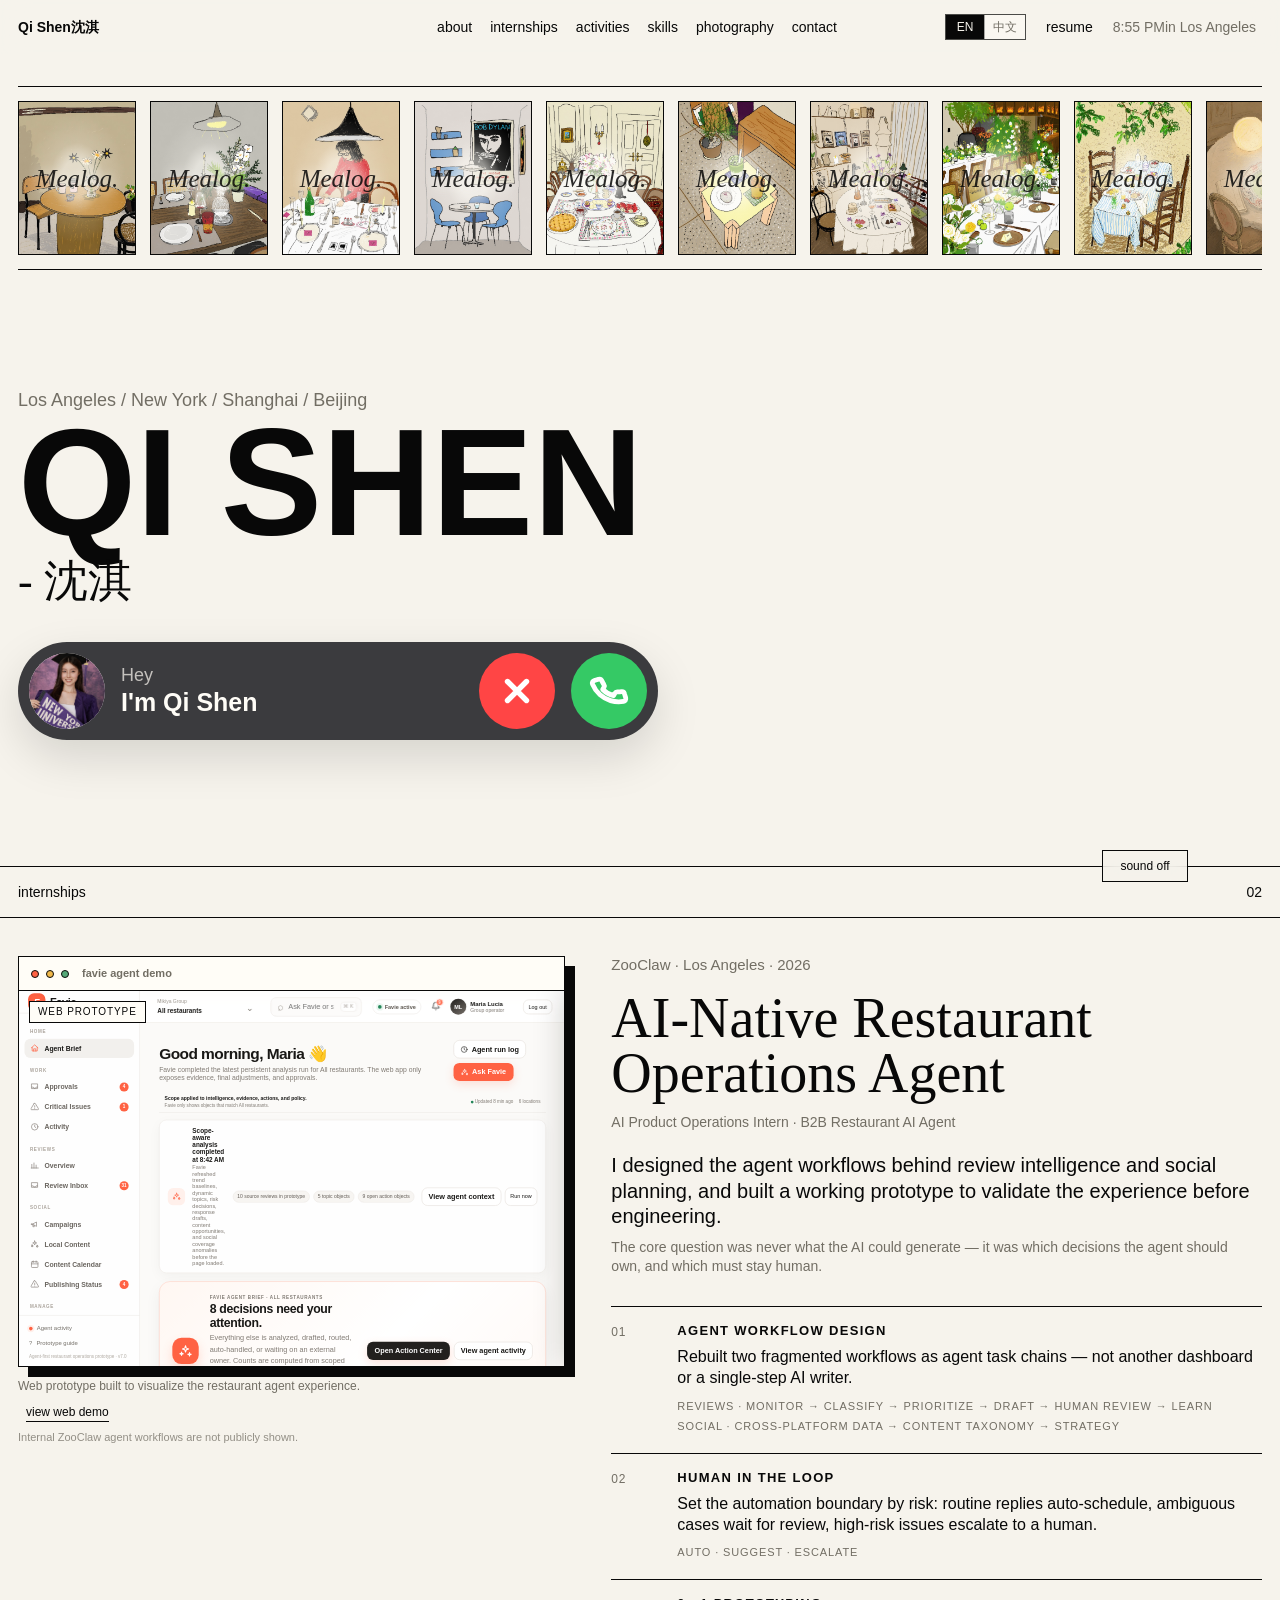
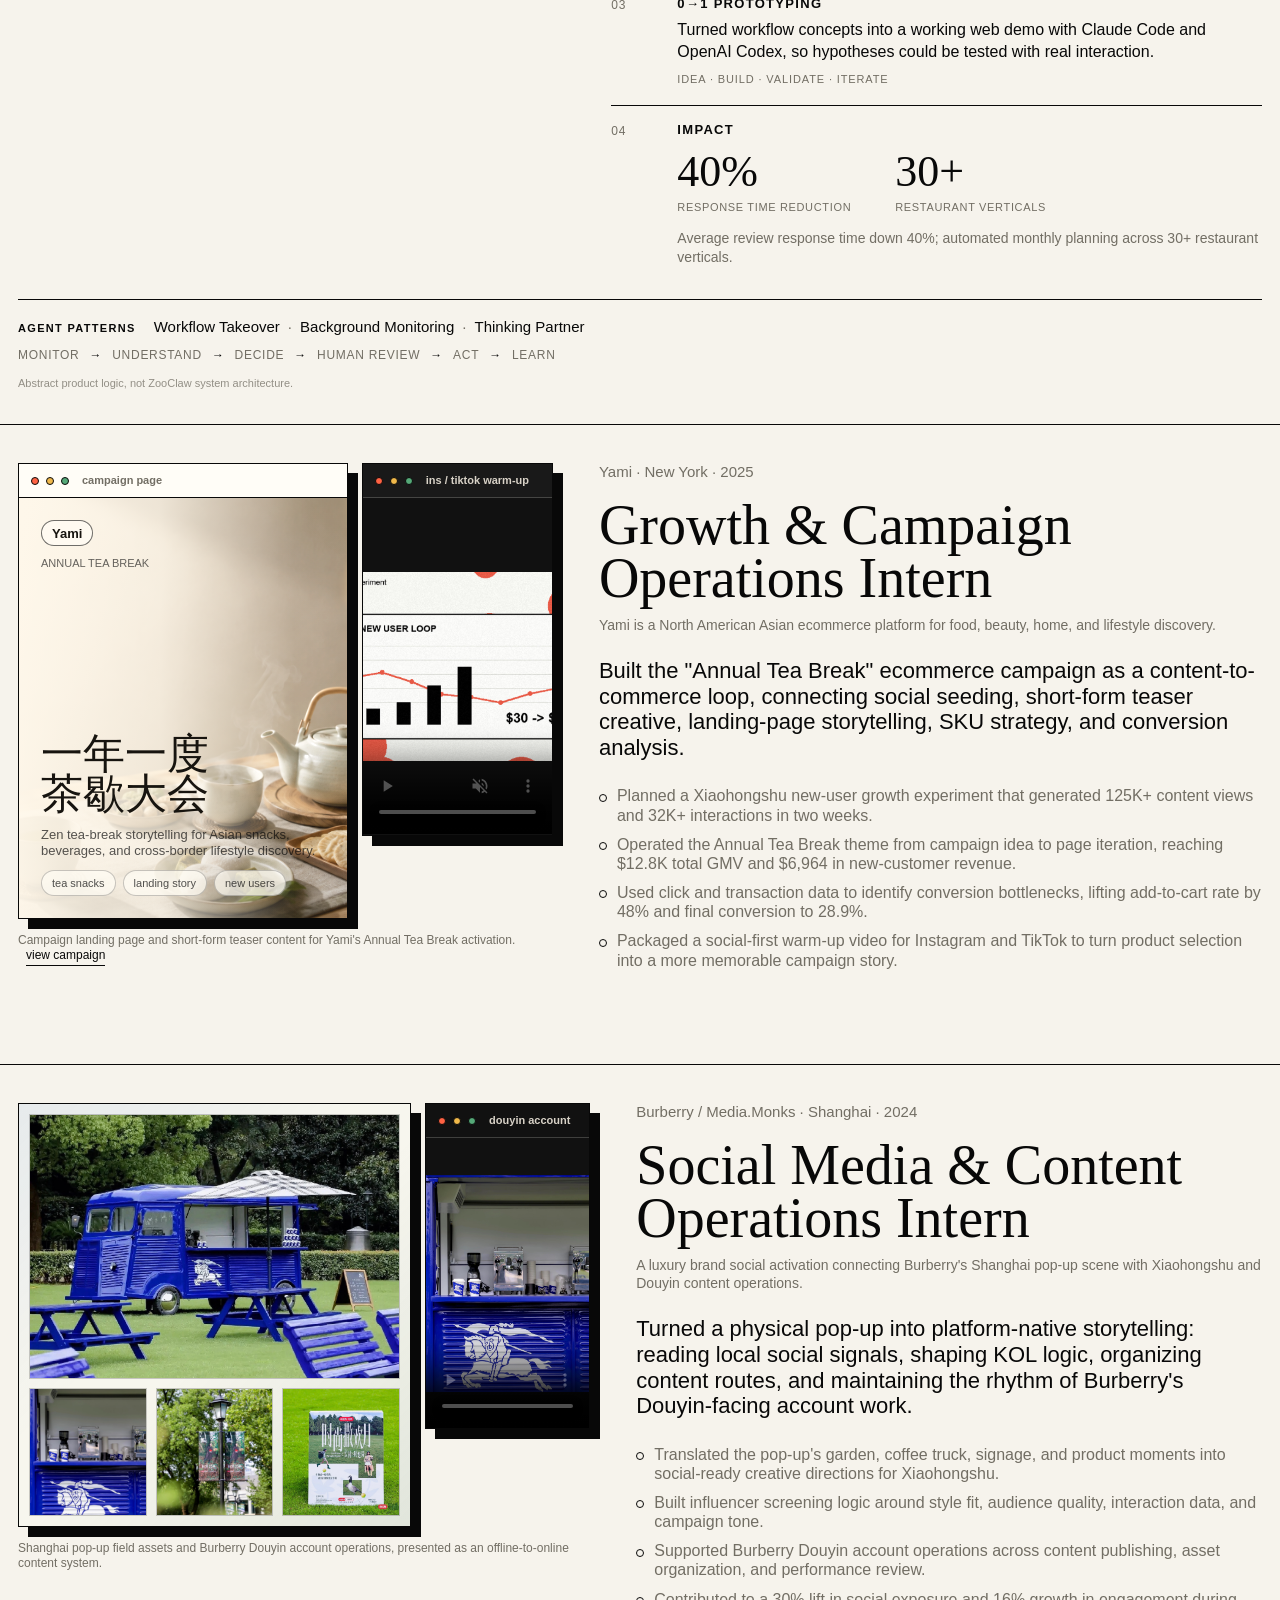
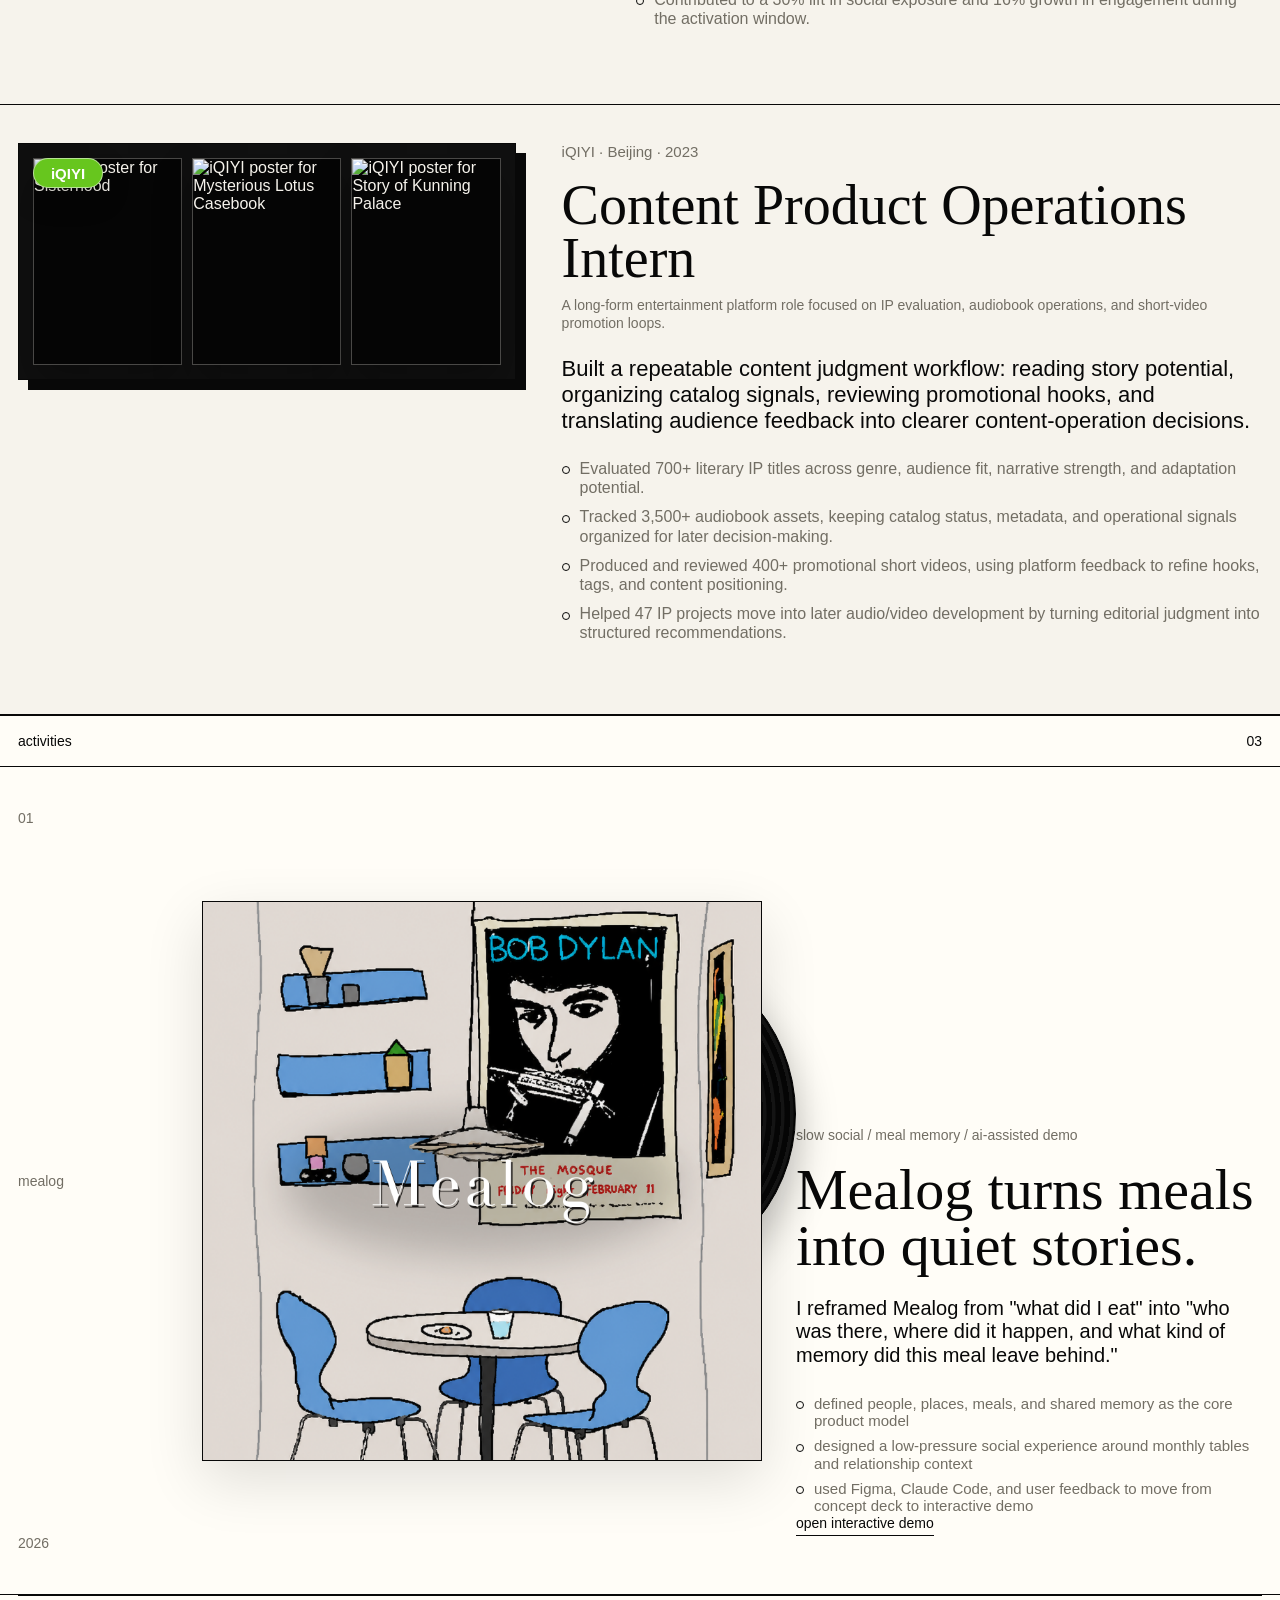
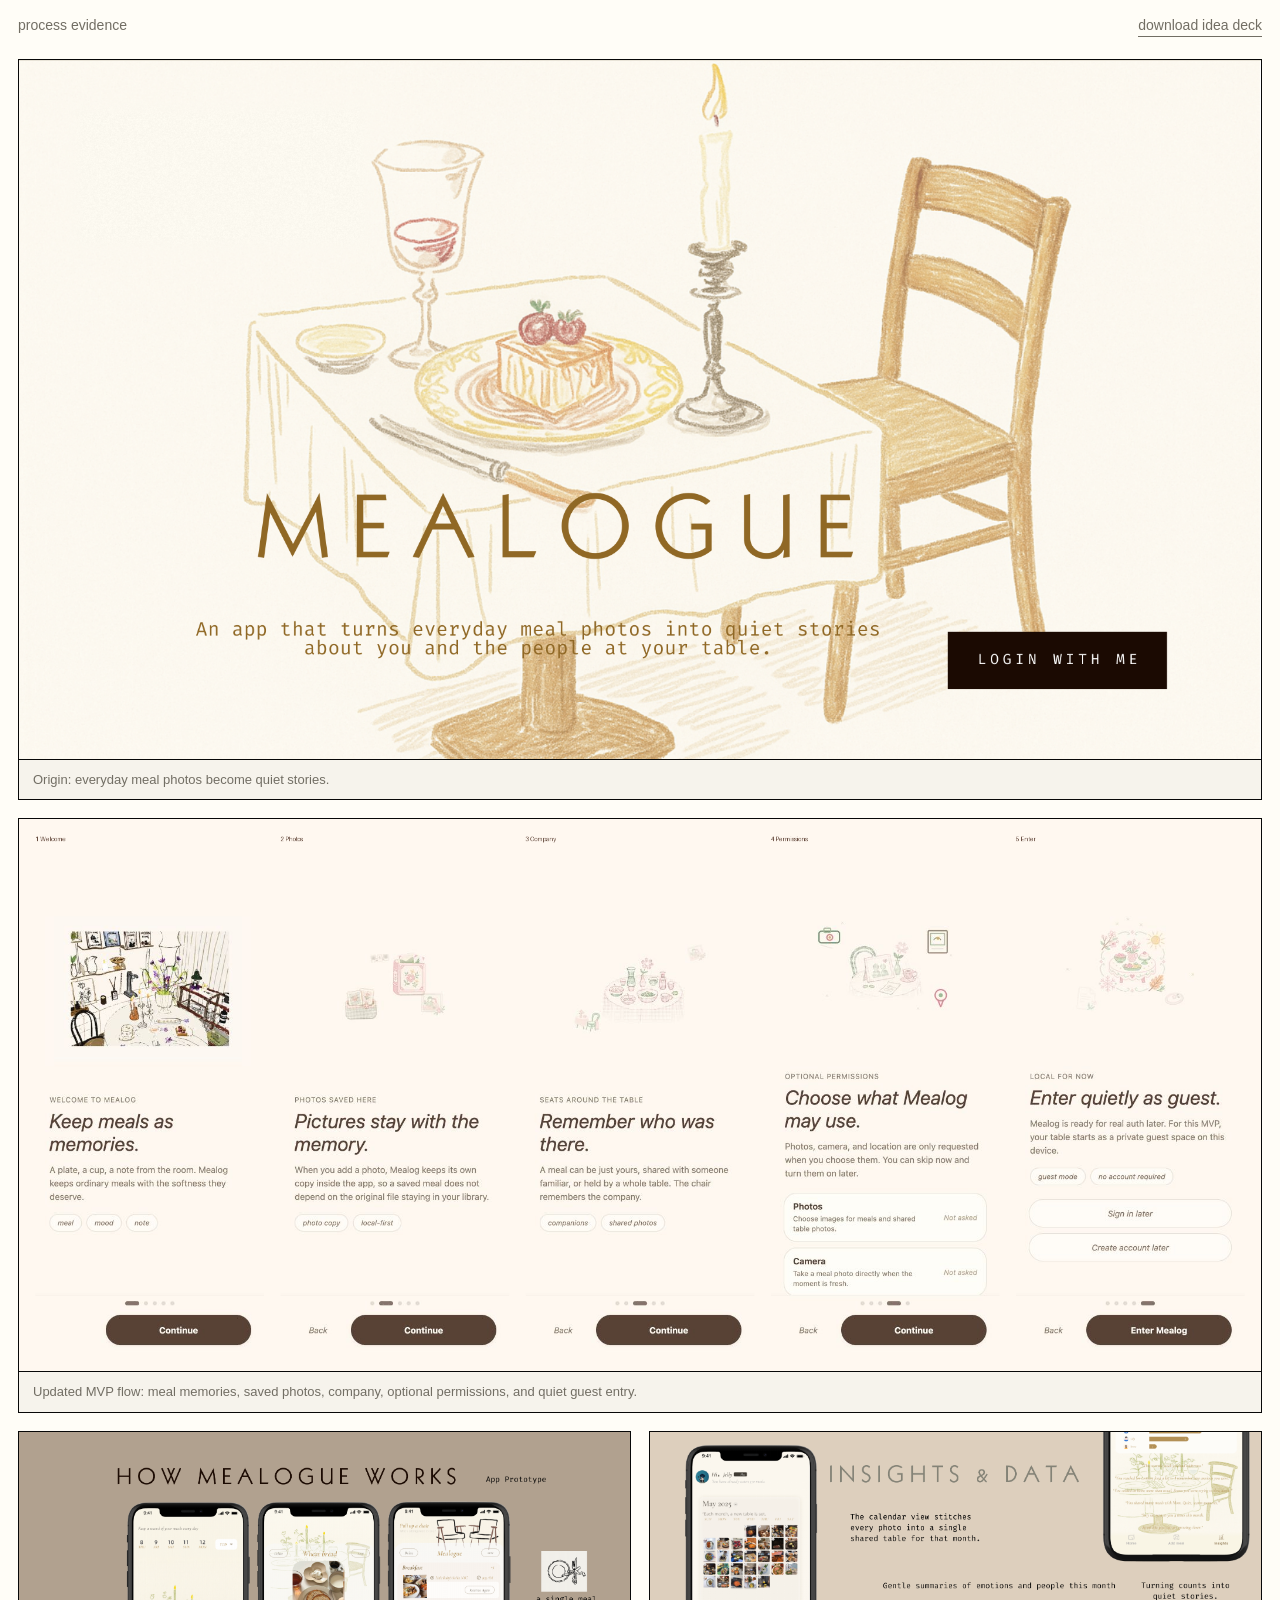
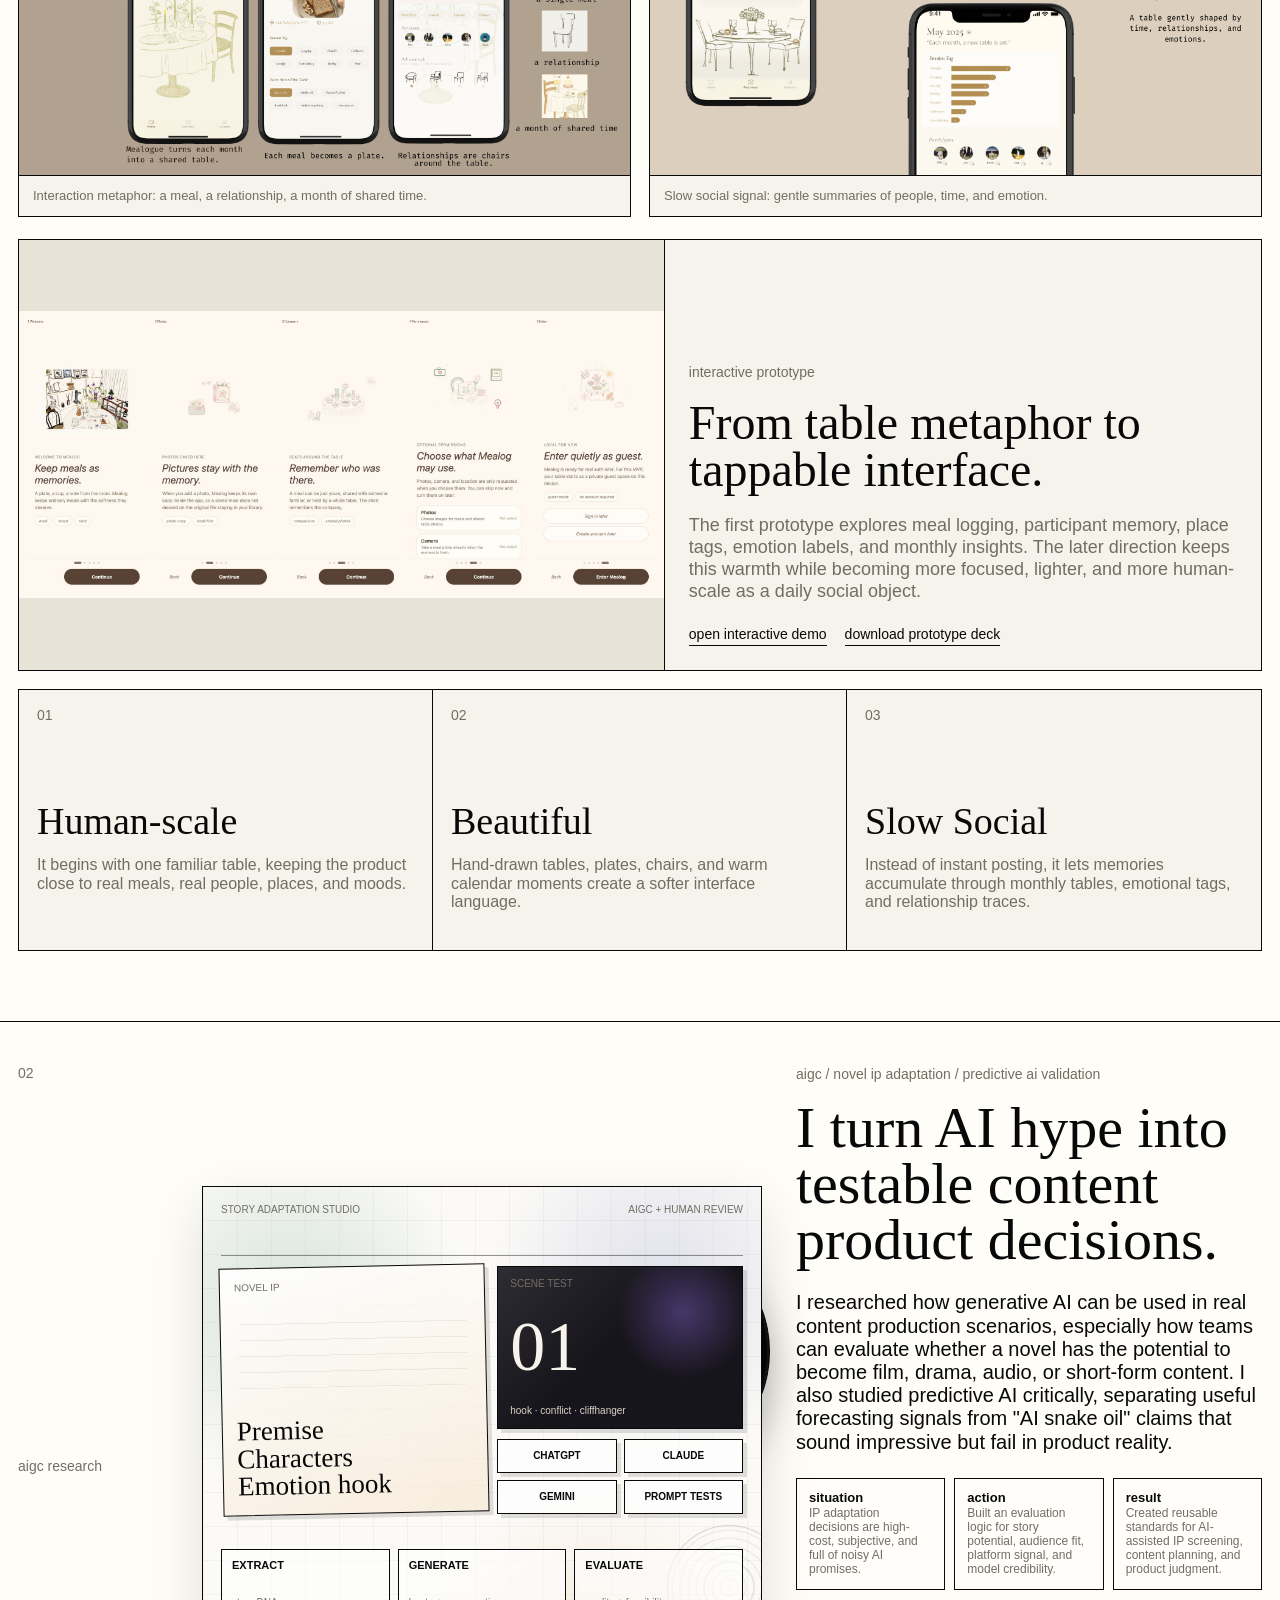
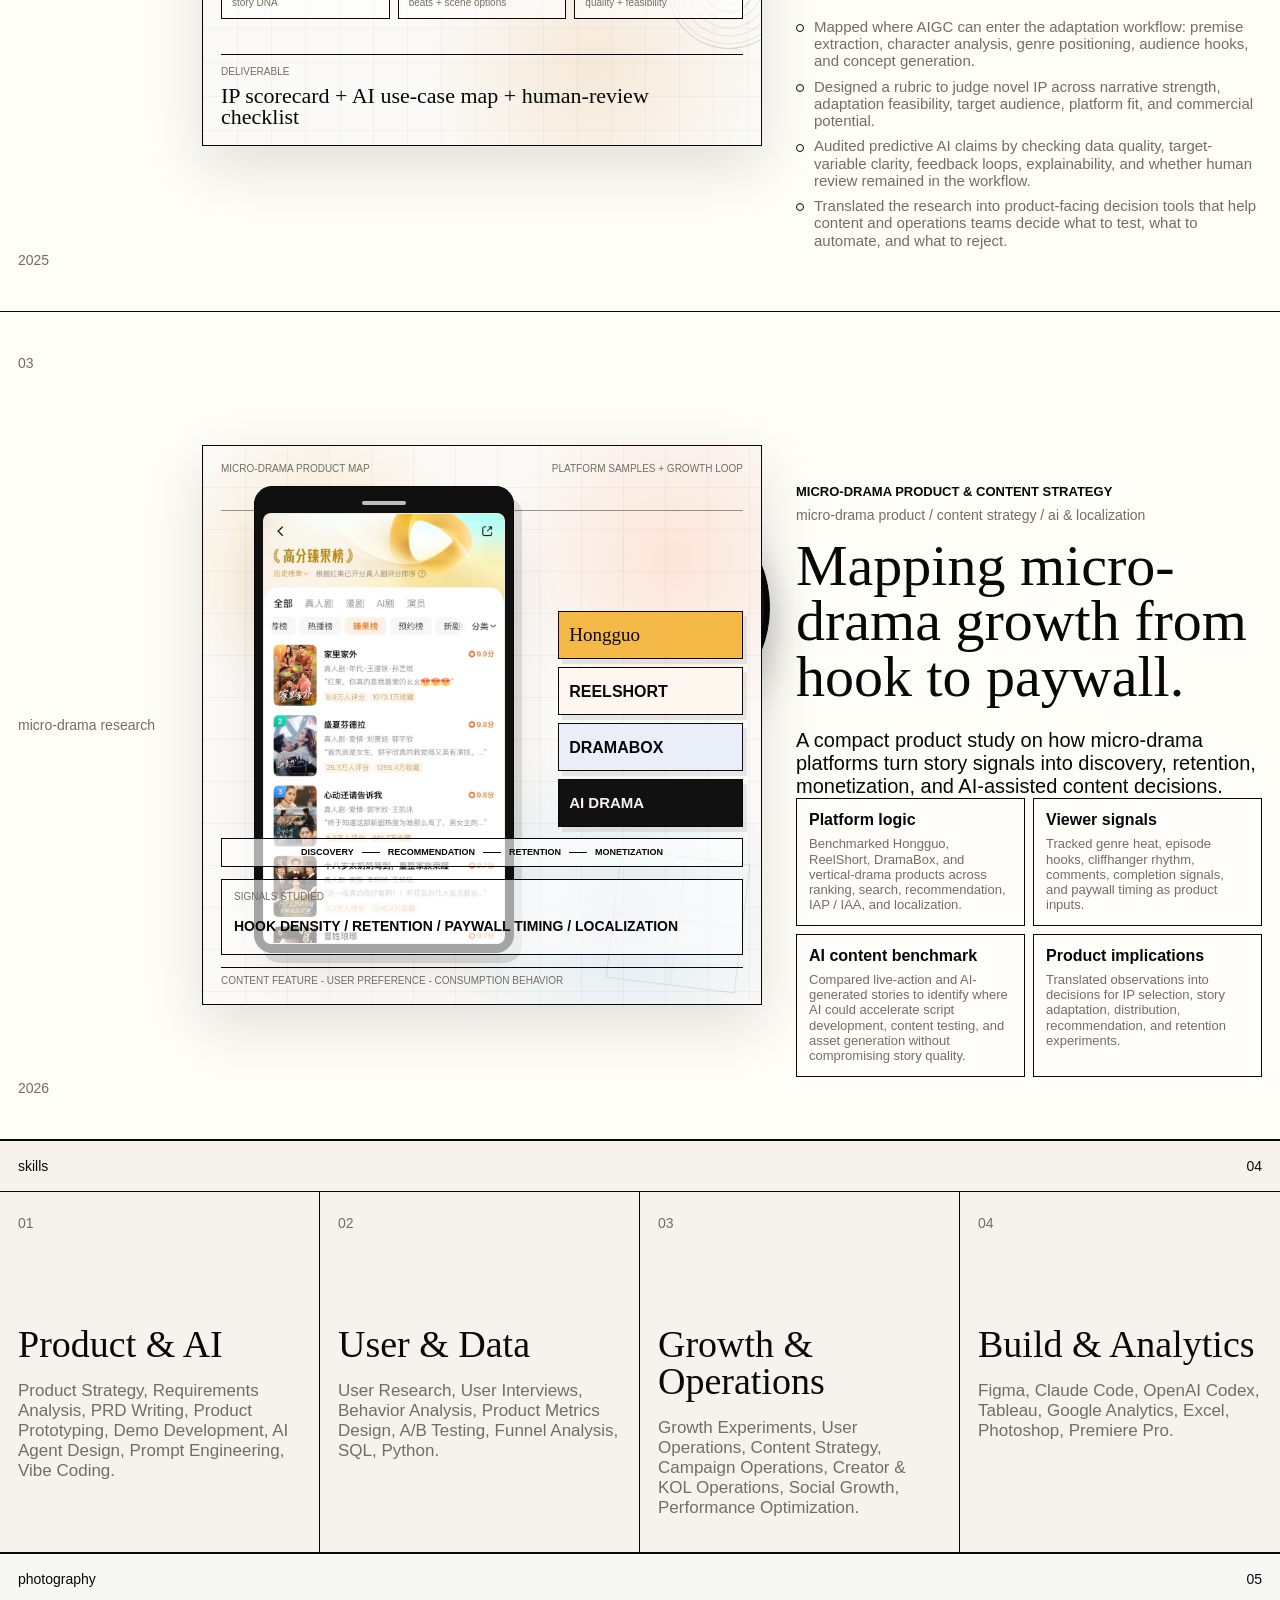
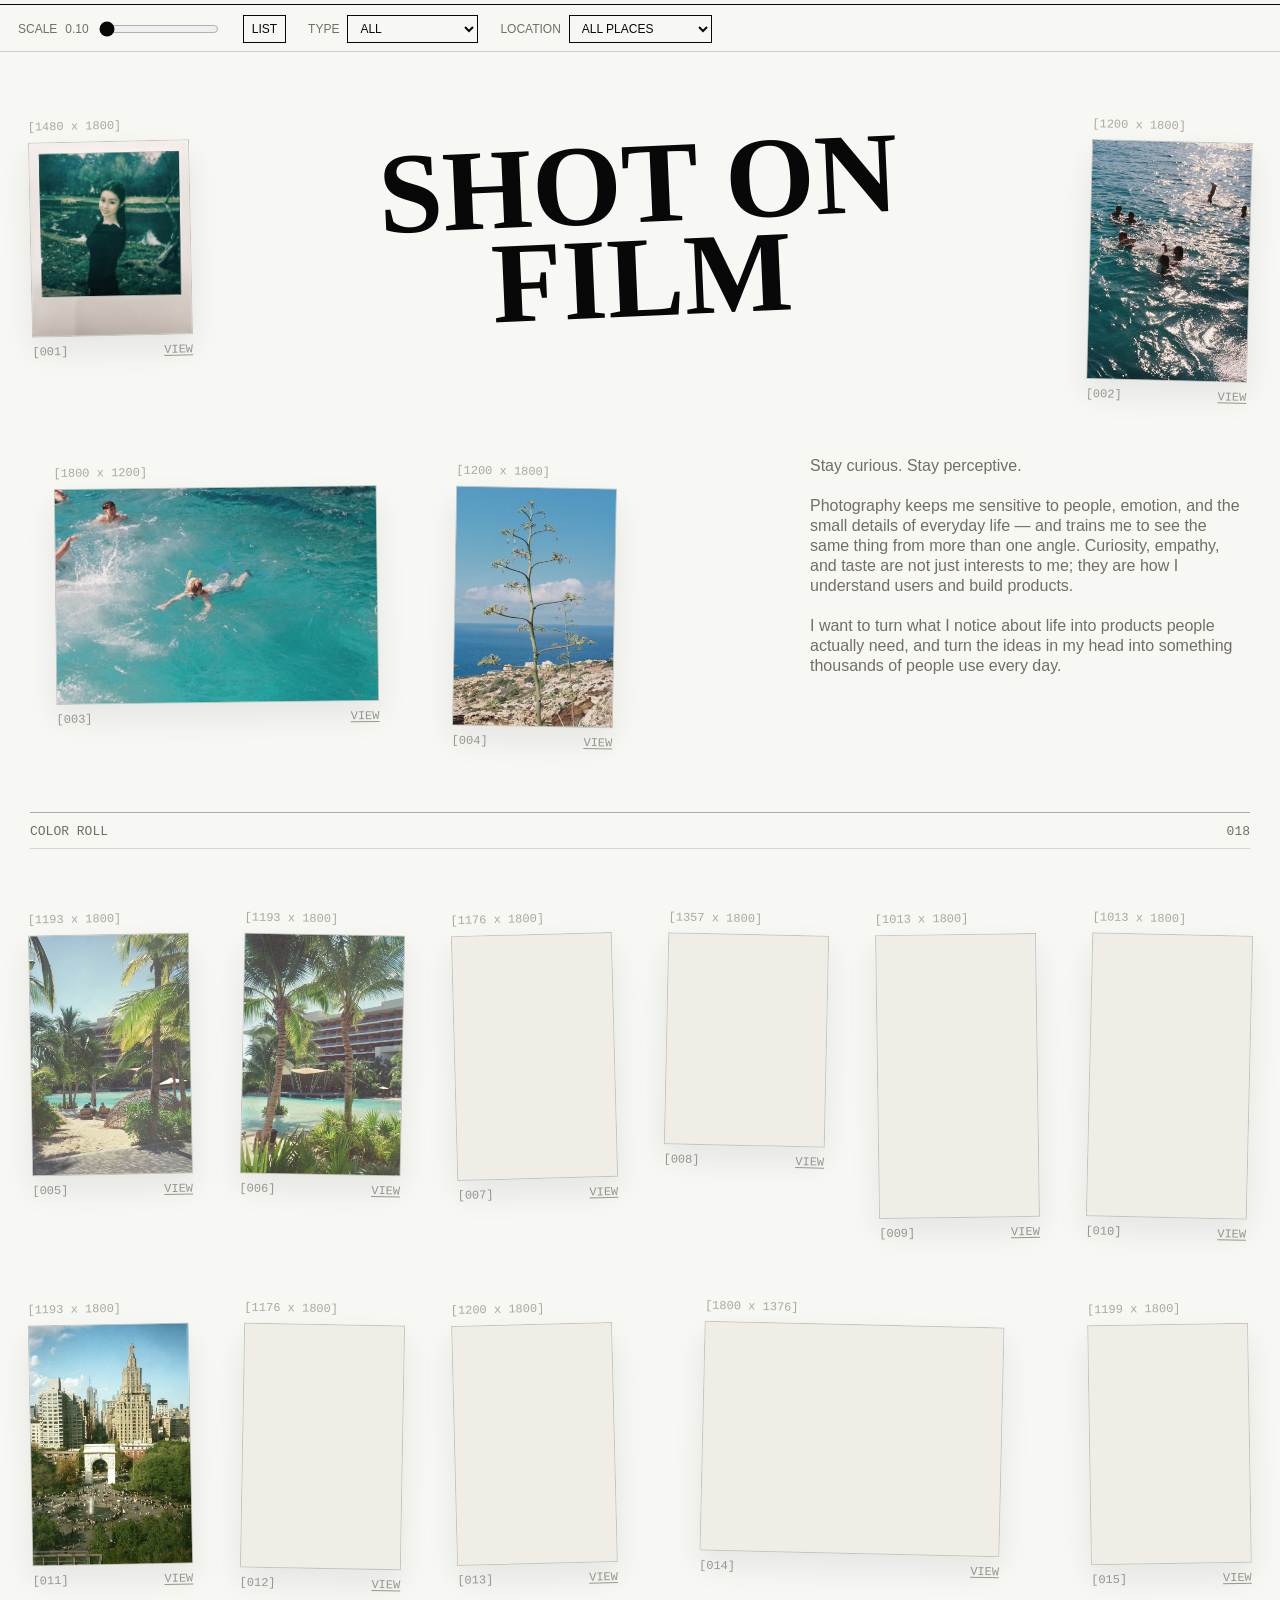
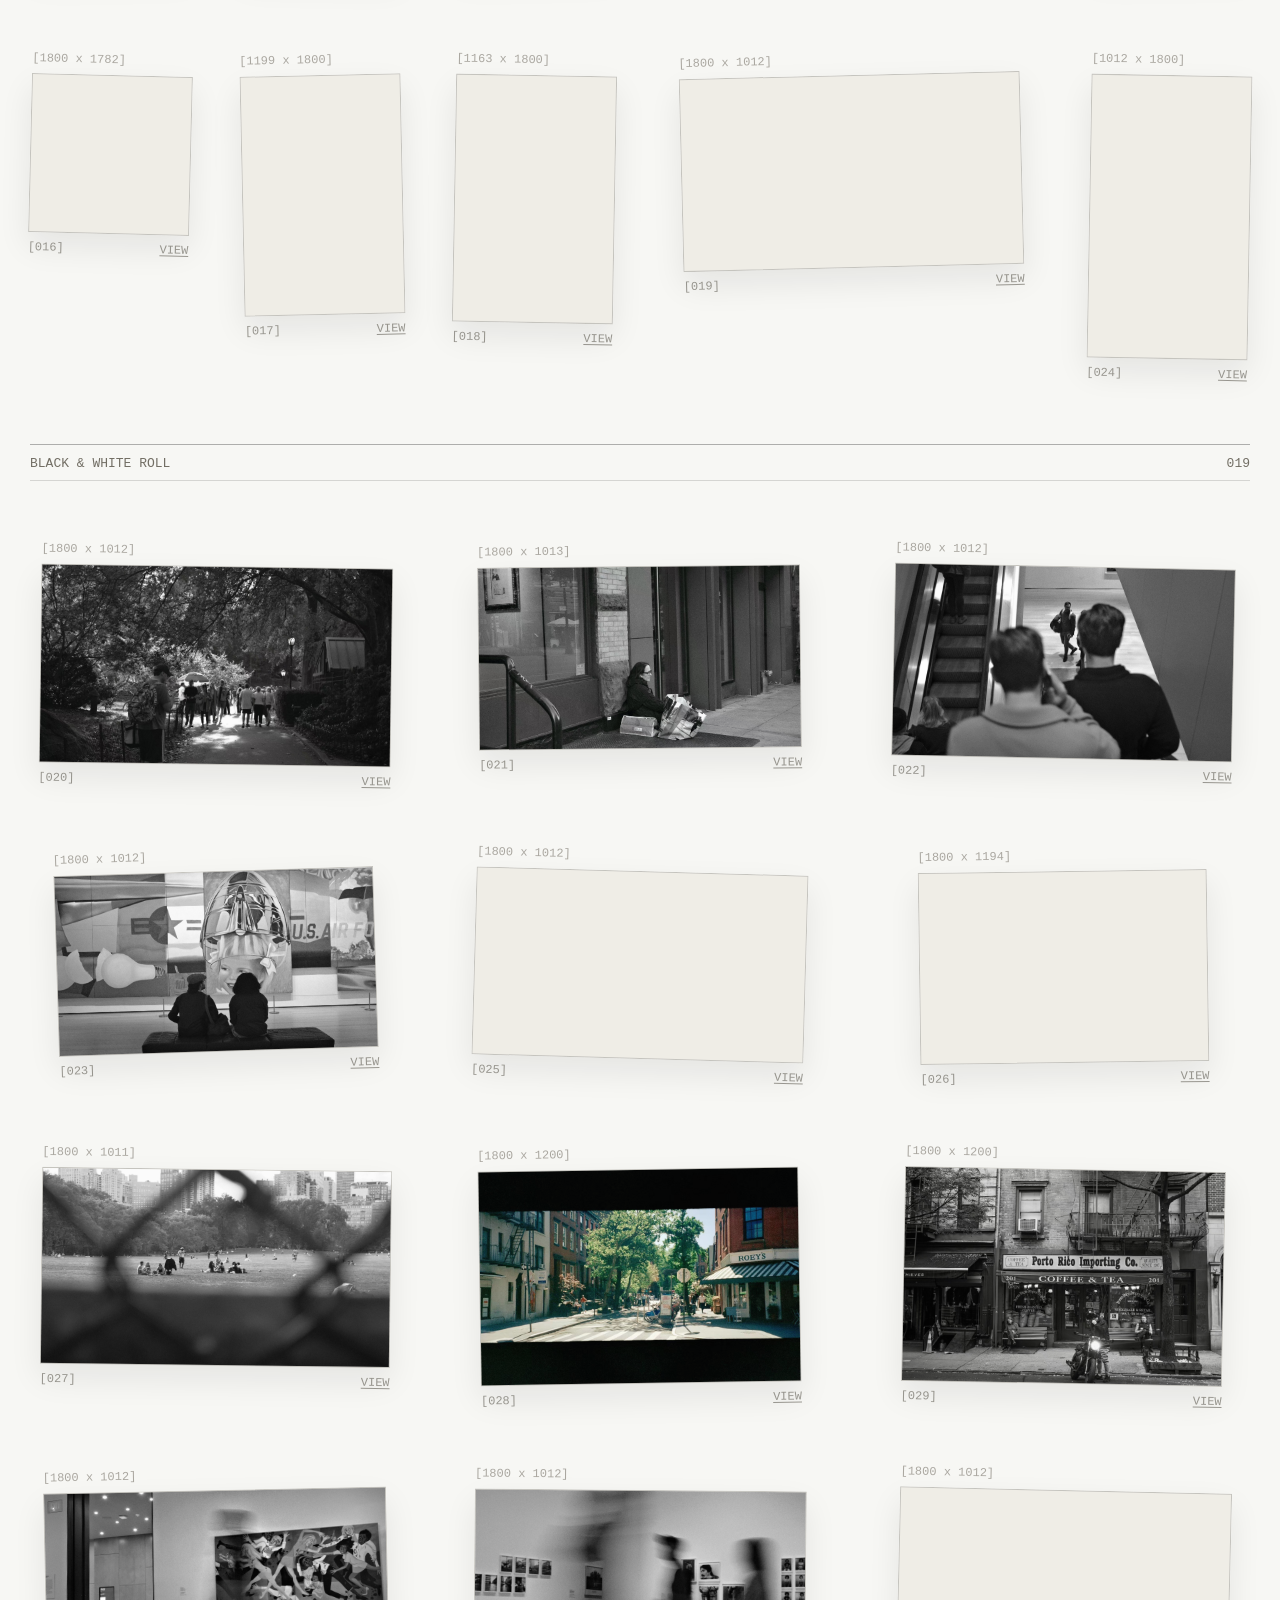
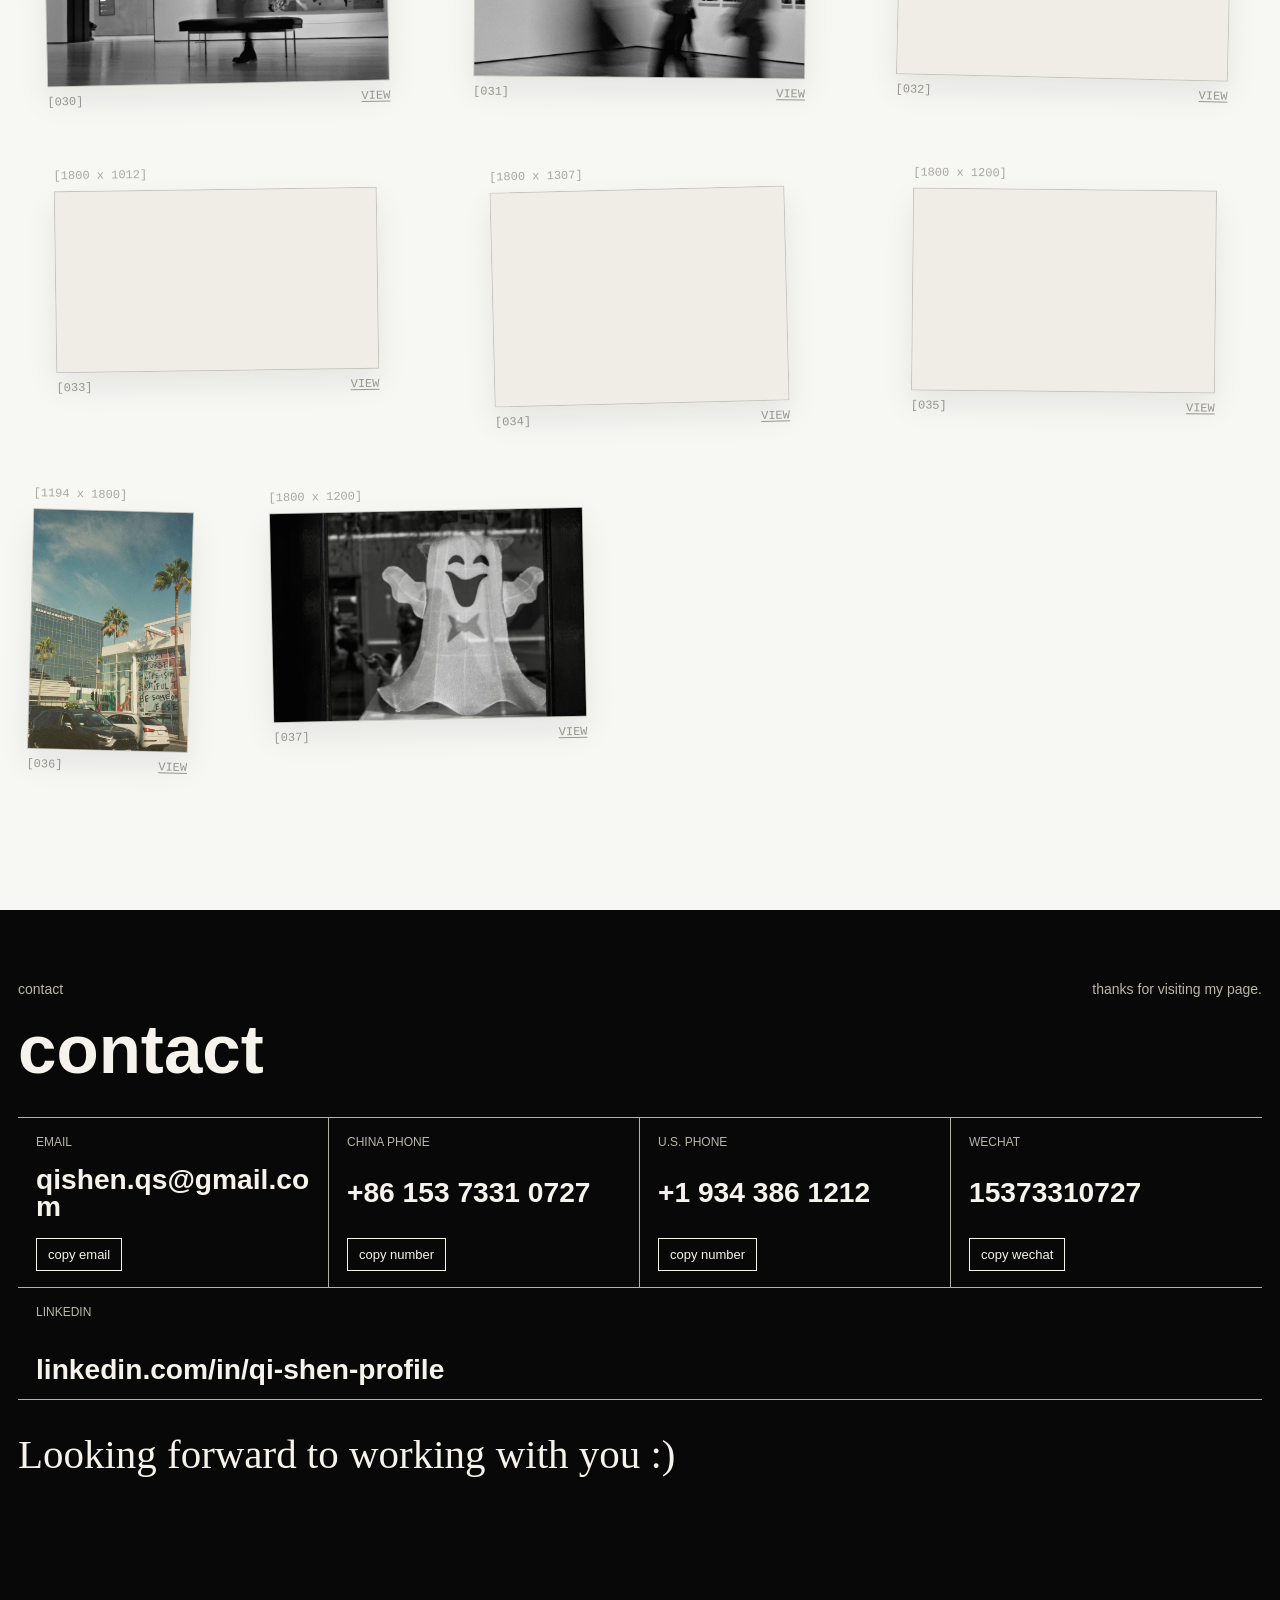
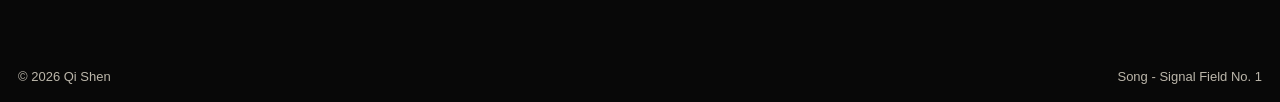
==== commit 1ff61453: "Simplify iQIYI visual with real posters" ====
--- a/index.html
+++ b/index.html
@@ -8,7 +8,7 @@
       name="description"
       content="Qi Shen's portfolio across user insight, content systems, AI workflows, growth experiments, and digital operations."
     >
-    <link rel="stylesheet" href="./styles.css?v=36">
+    <link rel="stylesheet" href="./styles.css?v=38">
     <script>
       /* Set the stored language before first paint so returning visitors never see a flash. */
       (function () {
@@ -344,71 +344,20 @@
 
           <article class="experience-card is-iqiyi" id="iqiyi">
             <figure class="iqiyi-visual">
-              <div class="iqiyi-ip-board" aria-label="iQIYI IP adaptation visual board">
-                <div class="demo-window-bar" aria-hidden="true">
-                  <span></span>
-                  <span></span>
-                  <span></span>
-                  <strong>novel-to-screen desk</strong>
-                </div>
-                <div class="iqiyi-ip-body">
-                  <div class="iqiyi-board-topline">
-                    <span>literary IP</span>
-                    <span>audio shelf</span>
-                    <span>drama launch</span>
-                  </div>
-                  <div class="iqiyi-adaptation-grid" aria-label="Novel IP to drama adaptation examples">
-                    <article class="iqiyi-ip-pair is-nanyang">
-                      <div class="ip-cover ip-source">
-                        <span>story source</span>
-                        <strong>南洋女儿情</strong>
-                        <small>era · women · migration</small>
-                      </div>
-                      <i>→</i>
-                      <div class="ip-cover ip-screen">
-                        <span>iQIYI drama</span>
-                        <strong>screen<br>adaptation</strong>
-                        <small>visual tone / audience fit</small>
-                      </div>
-                    </article>
-                    <article class="iqiyi-ip-pair is-lianhua">
-                      <div class="ip-cover ip-source">
-                        <span>novel IP</span>
-                        <strong>莲花楼</strong>
-                        <small>wuxia · mystery · fandom</small>
-                      </div>
-                      <i>→</i>
-                      <div class="ip-cover ip-screen">
-                        <span>drama + audio</span>
-                        <strong>genre<br>extension</strong>
-                        <small>hook / catalog / recall</small>
-                      </div>
-                    </article>
-                    <article class="iqiyi-ip-pair is-ningan">
-                      <div class="ip-cover ip-source">
-                        <span>original novel</span>
-                        <strong>宁安如梦</strong>
-                        <small>romance · reversal · heat</small>
-                      </div>
-                      <i>→</i>
-                      <div class="ip-cover ip-screen">
-                        <span>content loop</span>
-                        <strong>book<br>shelf</strong>
-                        <small>promotion / conversion path</small>
-                      </div>
-                    </article>
-                  </div>
-                  <div class="iqiyi-signal-strip">
-                    <span>story potential</span>
-                    <span>audience fit</span>
-                    <span>adaptation value</span>
-                    <span>short-video hook</span>
-                  </div>
-                </div>
-              </div>
-              <figcaption>
-                A visual IP adaptation desk for reading how novels, audio catalogs, drama heat, and short-video feedback become product decisions.
-              </figcaption>
+              <div class="iqiyi-poster-wall" aria-label="iQIYI poster wall">
+                <span class="iqiyi-logo-mark">iQIYI</span>
+                <div class="iqiyi-poster-grid" aria-label="Official iQIYI drama poster references">
+                  <a class="iqiyi-poster-card" href="https://www.iq.com/album/%E5%8D%97%E6%B4%8B%E5%A5%B3%E5%84%BF%E6%83%85-2023-yxfeeieidd?lang=zh_cn" target="_blank" rel="noopener">
+                    <img src="https://pic9.iqiyipic.com/image/20251023/a1/0e/a_100528478_m_601_en_m7_260_360.jpg" alt="iQIYI poster for Sisterhood">
+                  </a>
+                  <a class="iqiyi-poster-card" href="https://www.iq.com/play/%E8%8E%B2%E8%8A%B1%E6%A5%BC-1v19eayo528?lang=zh_cn" target="_blank" rel="noopener">
+                    <img src="https://pic9.iqiyipic.com/image/20250402/9d/2c/a_100517780_m_601_en_m9_260_360.jpg" alt="iQIYI poster for Mysterious Lotus Casebook">
+                  </a>
+                  <a class="iqiyi-poster-card" href="https://www.iq.com/play/%E5%AE%81%E5%AE%89%E5%A6%82%E6%A2%A6-12ahxjxycxo?lang=zh_cn" target="_blank" rel="noopener">
+                    <img src="https://pic2.iqiyipic.com/image/20240806/f4/fc/a_100508969_m_601_m36_260_360.jpg" alt="iQIYI poster for Story of Kunning Palace">
+                  </a>
+                </div>
+              </div>
             </figure>
             <div class="experience-copy">
               <p class="experience-meta">iQIYI · Beijing · 2023</p>
--- a/styles.css
+++ b/styles.css
@@ -2203,173 +2203,63 @@
   gap: 12px;
 }
 
-.iqiyi-ip-board {
+.iqiyi-poster-wall {
+  position: relative;
   overflow: hidden;
   border: 1px solid var(--ink);
-  background: #fbfaf7;
+  background: #101010;
   box-shadow: 10px 10px 0 var(--ink);
 }
 
-.iqiyi-ip-board .demo-window-bar {
-  border-bottom-color: rgba(8, 8, 8, 0.18);
-  background: #f5efe5;
-  color: var(--muted);
-}
-
-.iqiyi-ip-body {
-  display: grid;
-  gap: 12px;
-  padding: 16px;
-  background:
-    linear-gradient(90deg, rgba(8, 8, 8, 0.035) 1px, transparent 1px) 0 0 / 34px 34px,
-    linear-gradient(0deg, rgba(8, 8, 8, 0.035) 1px, transparent 1px) 0 0 / 34px 34px,
-    radial-gradient(circle at 18% 18%, rgba(72, 170, 88, 0.16), transparent 25%),
-    radial-gradient(circle at 88% 20%, rgba(97, 75, 190, 0.14), transparent 26%),
-    #fbfaf7;
-}
-
-.iqiyi-board-topline {
+.iqiyi-logo-mark {
+  position: absolute;
+  top: 14px;
+  left: 14px;
+  z-index: 2;
+  display: inline-grid;
+  min-width: 70px;
+  min-height: 30px;
+  place-items: center;
+  padding: 0 12px;
+  border: 1px solid rgba(255, 255, 255, 0.52);
+  border-radius: 999px;
+  background: #67c61e;
+  color: #fff;
+  font-size: 15px;
+  font-weight: 800;
+  line-height: 1;
+  box-shadow: 0 10px 28px rgba(0, 0, 0, 0.28);
+}
+
+.iqiyi-poster-grid {
   display: grid;
   grid-template-columns: repeat(3, minmax(0, 1fr));
   gap: 10px;
-  color: var(--muted);
-  font-size: 10px;
-  line-height: 1;
-  text-transform: uppercase;
-}
-
-.iqiyi-adaptation-grid {
-  display: grid;
-  gap: 10px;
-}
-
-.iqiyi-ip-pair {
-  display: grid;
-  grid-template-columns: minmax(0, 1fr) 26px minmax(0, 1fr);
-  align-items: stretch;
-  gap: 8px;
-  padding: 10px;
-  border: 1px solid rgba(8, 8, 8, 0.42);
-  background: rgba(255, 255, 255, 0.58);
-}
-
-.iqiyi-ip-pair > i {
-  display: grid;
-  place-items: center;
-  color: var(--muted);
-  font-family: var(--serif);
-  font-size: 22px;
-  font-style: normal;
-}
-
-.ip-cover {
-  position: relative;
-  display: grid;
-  align-content: space-between;
-  min-height: 118px;
-  overflow: hidden;
-  padding: 12px;
-  border: 1px solid var(--ink);
-  box-shadow: 4px 4px 0 rgba(8, 8, 8, 0.1);
-}
-
-.ip-cover::after {
-  content: "";
-  position: absolute;
-  inset: auto -16px -18px auto;
-  width: 86px;
-  height: 86px;
-  border: 1px solid rgba(8, 8, 8, 0.22);
-  border-radius: 50%;
-  opacity: 0.44;
-}
-
-.ip-cover span,
-.ip-cover small {
-  position: relative;
-  z-index: 1;
-}
-
-.ip-cover span {
-  color: rgba(8, 8, 8, 0.58);
-  font-size: 10px;
-  line-height: 1;
-  text-transform: uppercase;
-}
-
-.ip-cover strong {
-  position: relative;
-  z-index: 1;
-  max-width: 7.4em;
-  font-family: var(--serif);
-  font-size: 26px;
-  font-weight: 400;
-  line-height: 0.96;
-}
-
-.ip-cover small {
-  color: rgba(8, 8, 8, 0.66);
-  font-size: 10px;
-  line-height: 1.15;
-}
-
-.iqiyi-ip-pair.is-nanyang .ip-source {
-  background: linear-gradient(145deg, #f3d2b1, #fff4de 62%, #d8a05f);
-}
-
-.iqiyi-ip-pair.is-nanyang .ip-screen {
-  color: #fff7ee;
-  background: linear-gradient(150deg, #503523, #b66242 56%, #f0bd86);
-}
-
-.iqiyi-ip-pair.is-nanyang .ip-screen span,
-.iqiyi-ip-pair.is-nanyang .ip-screen small,
-.iqiyi-ip-pair.is-lianhua .ip-screen span,
-.iqiyi-ip-pair.is-lianhua .ip-screen small {
-  color: rgba(255, 248, 238, 0.82);
-}
-
-.iqiyi-ip-pair.is-lianhua .ip-source {
-  color: #f8f5ef;
-  background: linear-gradient(145deg, #162622, #34705a 62%, #d8dfc8);
-}
-
-.iqiyi-ip-pair.is-lianhua .ip-source span,
-.iqiyi-ip-pair.is-lianhua .ip-source small {
-  color: rgba(248, 245, 239, 0.76);
-}
-
-.iqiyi-ip-pair.is-lianhua .ip-screen {
-  color: #fff9f1;
-  background: linear-gradient(145deg, #18121e, #57427c 58%, #d2c2ef);
-}
-
-.iqiyi-ip-pair.is-ningan .ip-source {
-  background: linear-gradient(145deg, #f6e6ec, #ffffff 52%, #cf8fa7);
-}
-
-.iqiyi-ip-pair.is-ningan .ip-screen {
-  background: linear-gradient(145deg, #f7f1dd, #c2d0d7 62%, #7d91a0);
-}
-
-.iqiyi-signal-strip {
-  display: grid;
-  grid-template-columns: repeat(4, minmax(0, 1fr));
-  gap: 8px;
-  padding-top: 2px;
-}
-
-.iqiyi-signal-strip span {
-  min-height: 34px;
-  padding: 9px 8px 7px;
-  border: 1px solid rgba(8, 8, 8, 0.32);
-  background: rgba(255, 255, 255, 0.65);
-  color: var(--muted);
-  font-size: 10px;
-  font-weight: 700;
-  line-height: 1;
-  text-align: center;
-  text-transform: uppercase;
+  padding: 14px;
+  background: #101010;
+}
+
+.iqiyi-poster-card {
+  display: block;
+  color: #f6f3ec;
+  text-decoration: none;
+}
+
+.iqiyi-poster-card img {
+  display: block;
+  width: 100%;
+  aspect-ratio: 260 / 360;
+  object-fit: cover;
+  border: 1px solid rgba(246, 243, 236, 0.28);
+  background: #050505;
+  box-shadow: 0 18px 36px rgba(0, 0, 0, 0.28);
+  transition: transform 180ms ease, filter 180ms ease;
+}
+
+.iqiyi-poster-card:hover img,
+.iqiyi-poster-card:focus-visible img {
+  transform: translateY(-3px);
+  filter: brightness(1.06);
 }
 
 .iqiyi-visual figcaption {
@@ -4024,22 +3914,19 @@
     min-height: 56px;
   }
 
-  .iqiyi-board-topline,
-  .iqiyi-signal-strip {
-    grid-template-columns: repeat(2, minmax(0, 1fr));
-  }
-
-  .iqiyi-ip-pair {
+  .iqiyi-logo-mark {
+    top: 10px;
+    left: 10px;
+    min-height: 28px;
+  }
+
+  .iqiyi-poster-grid {
     grid-template-columns: 1fr;
   }
 
-  .iqiyi-ip-pair > i {
-    min-height: 18px;
-    transform: rotate(90deg);
-  }
-
-  .ip-cover {
-    min-height: 108px;
+  .iqiyi-poster-card img {
+    max-height: 360px;
+    object-fit: contain;
   }
 
   .campaign-page-card {
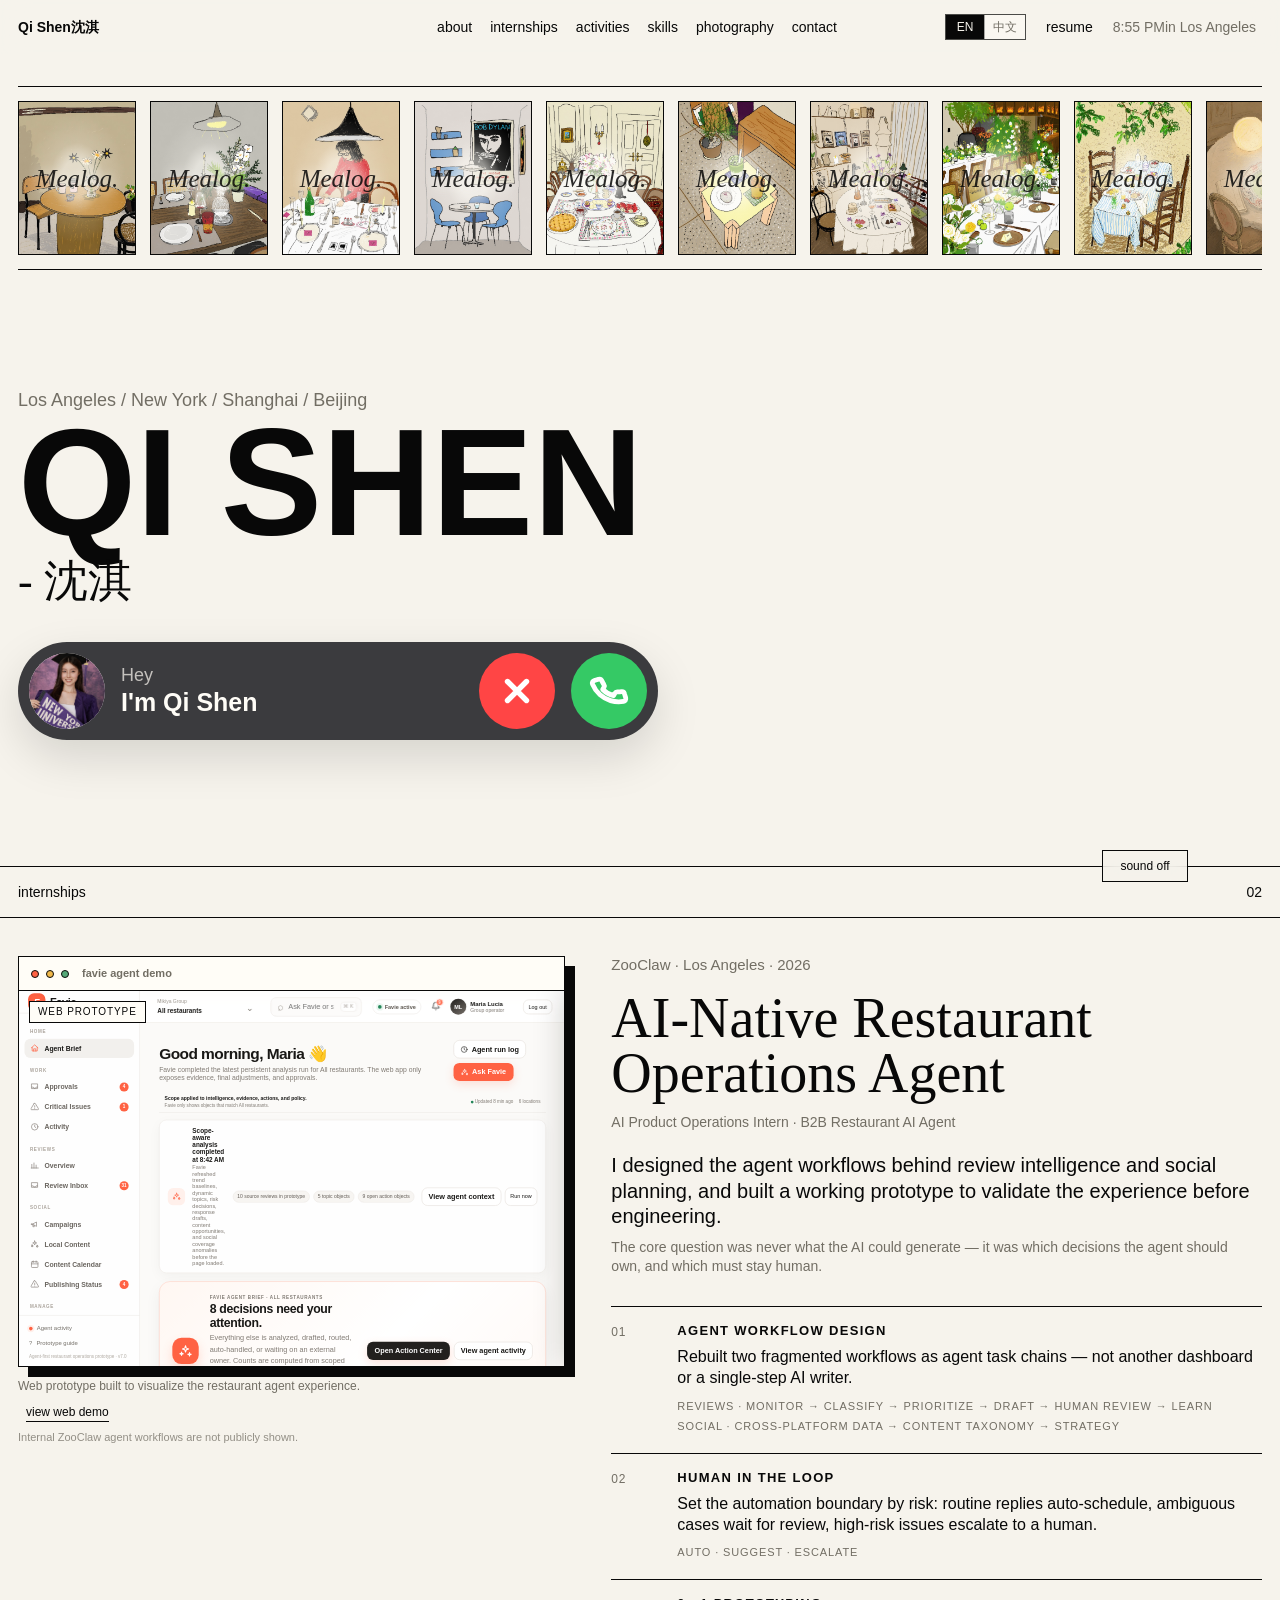
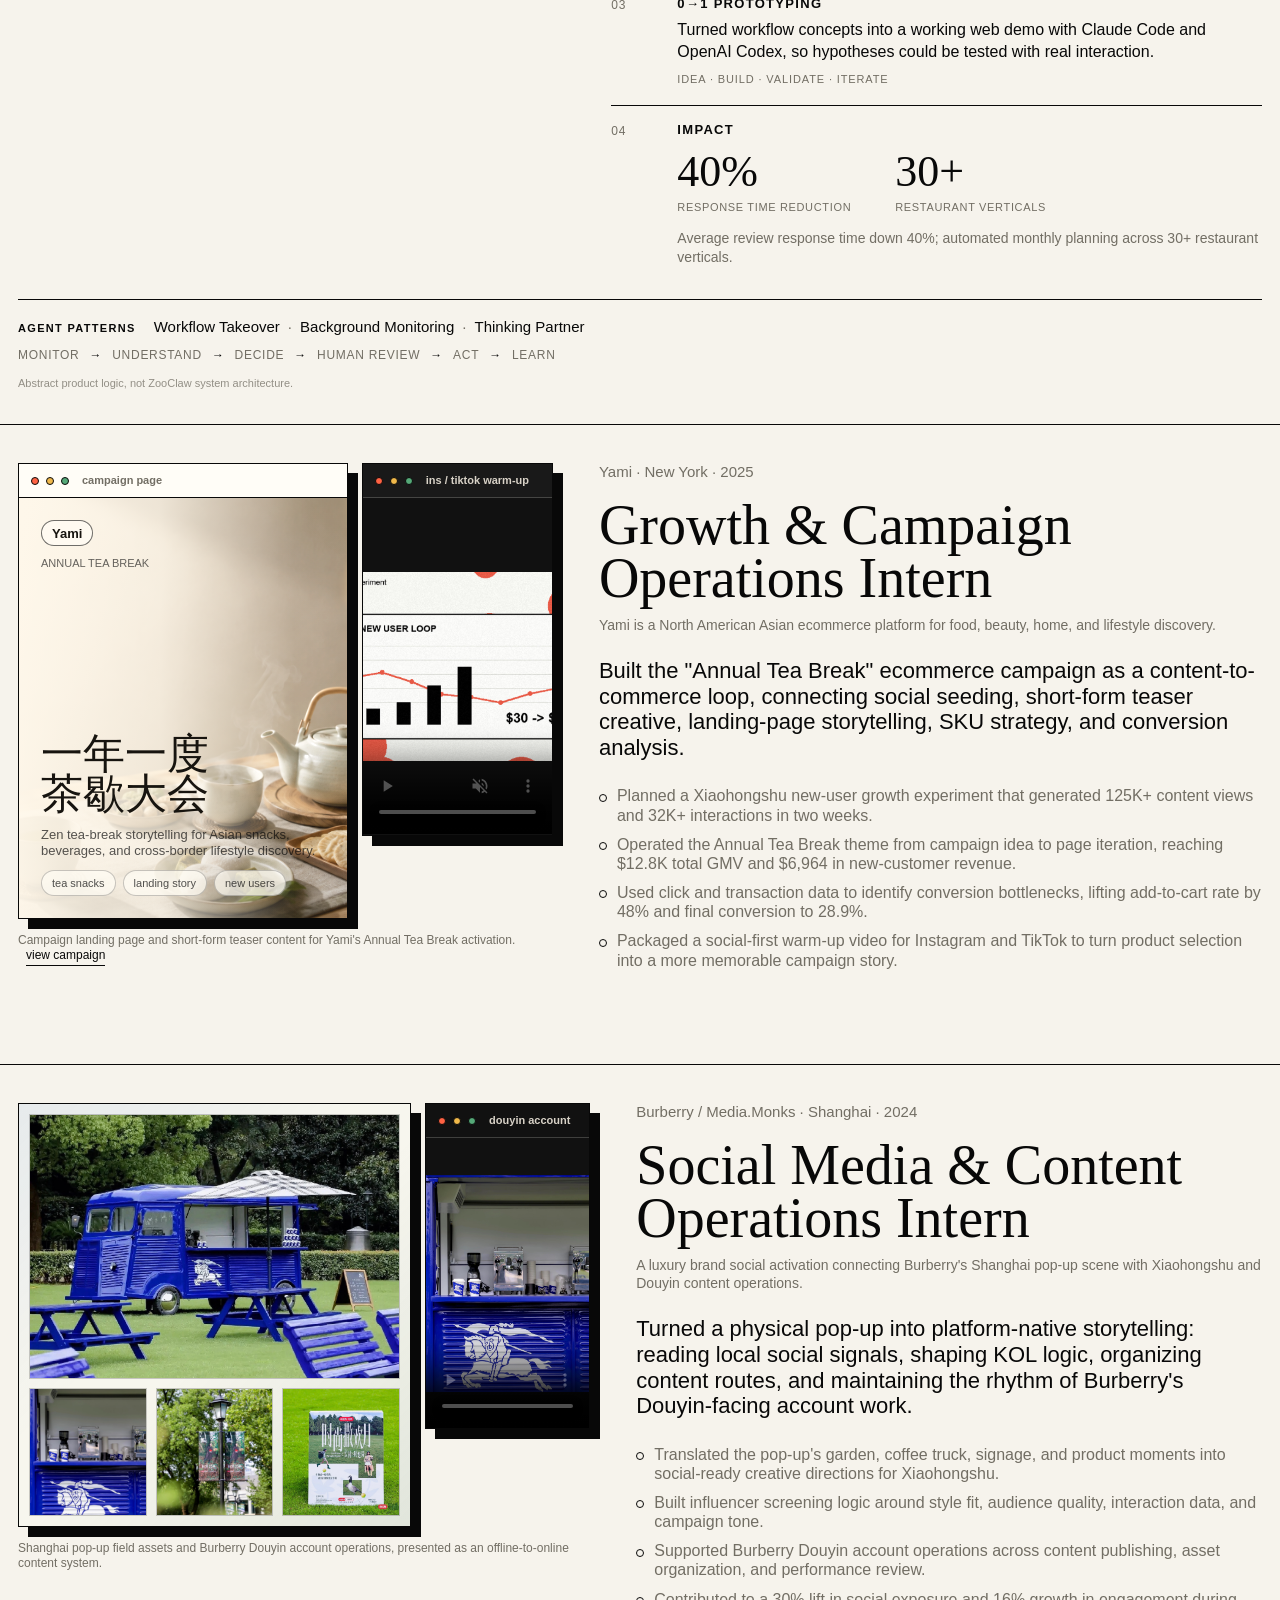
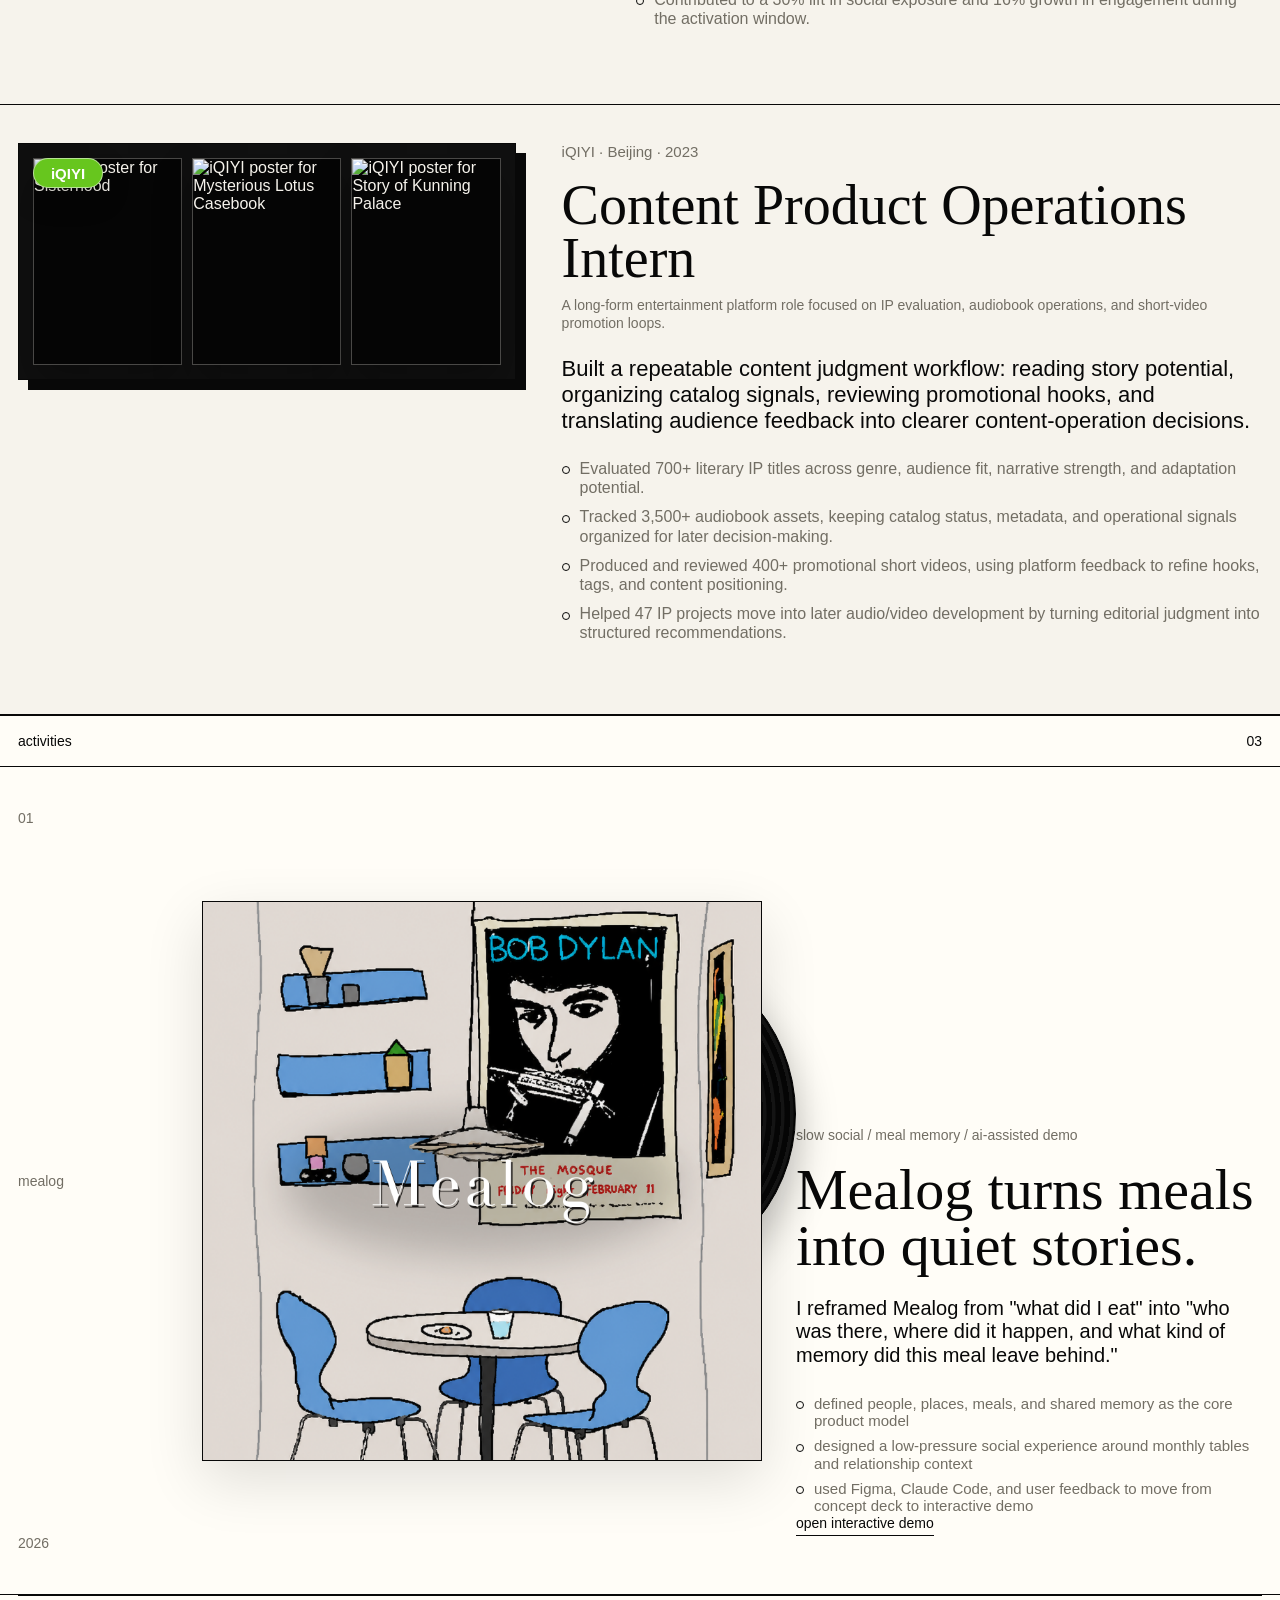
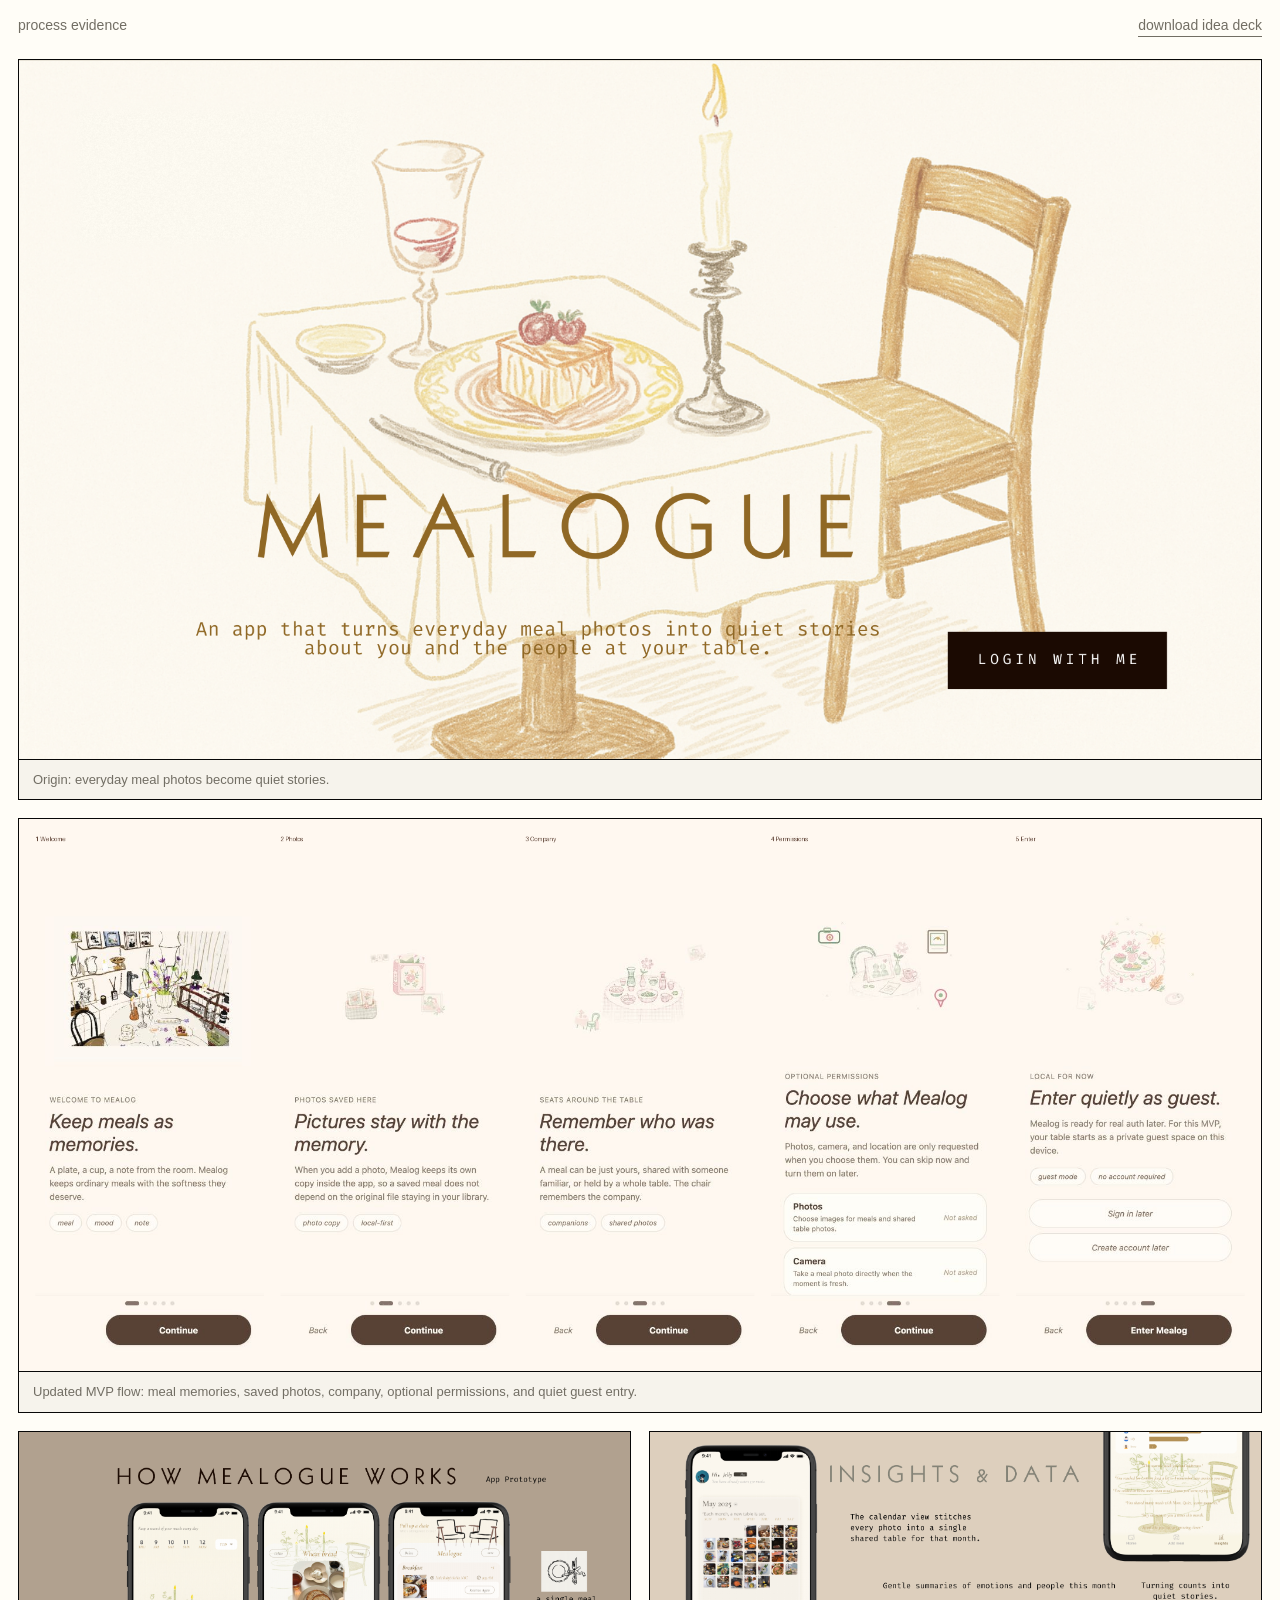
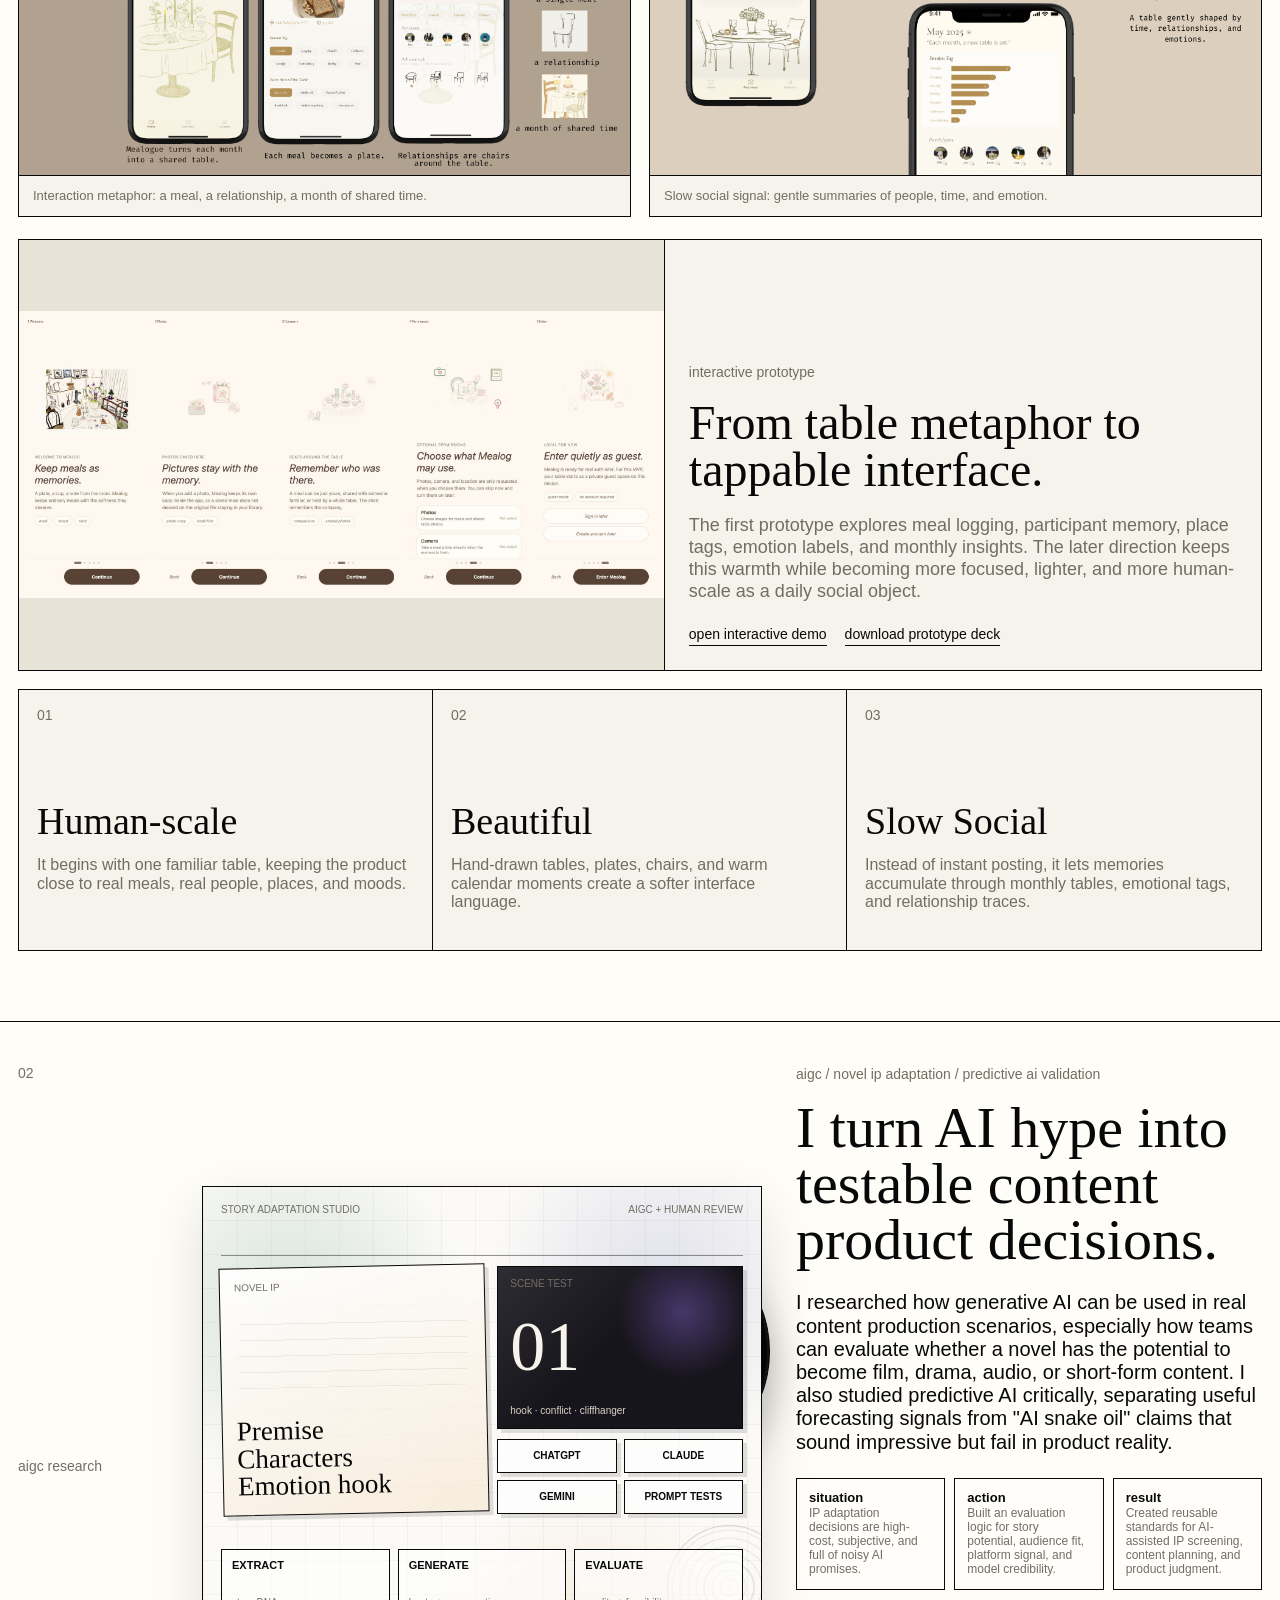
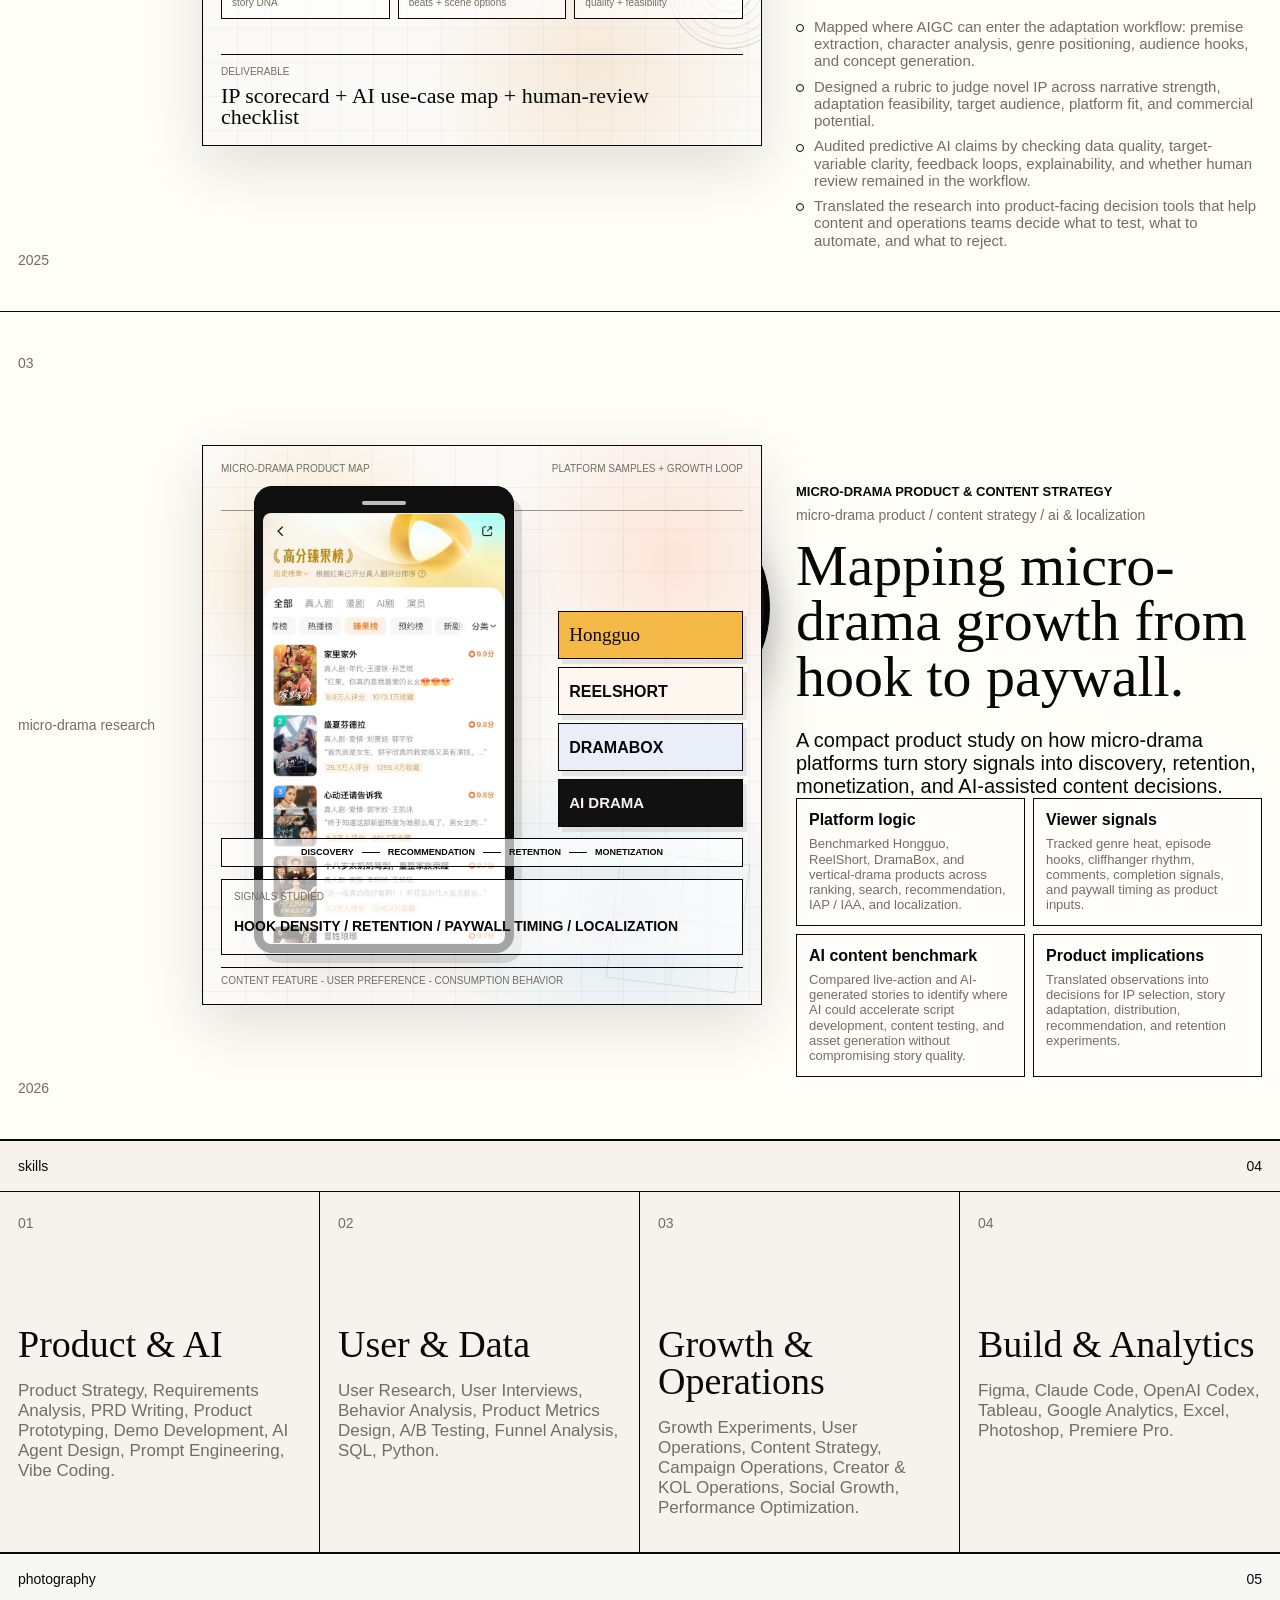
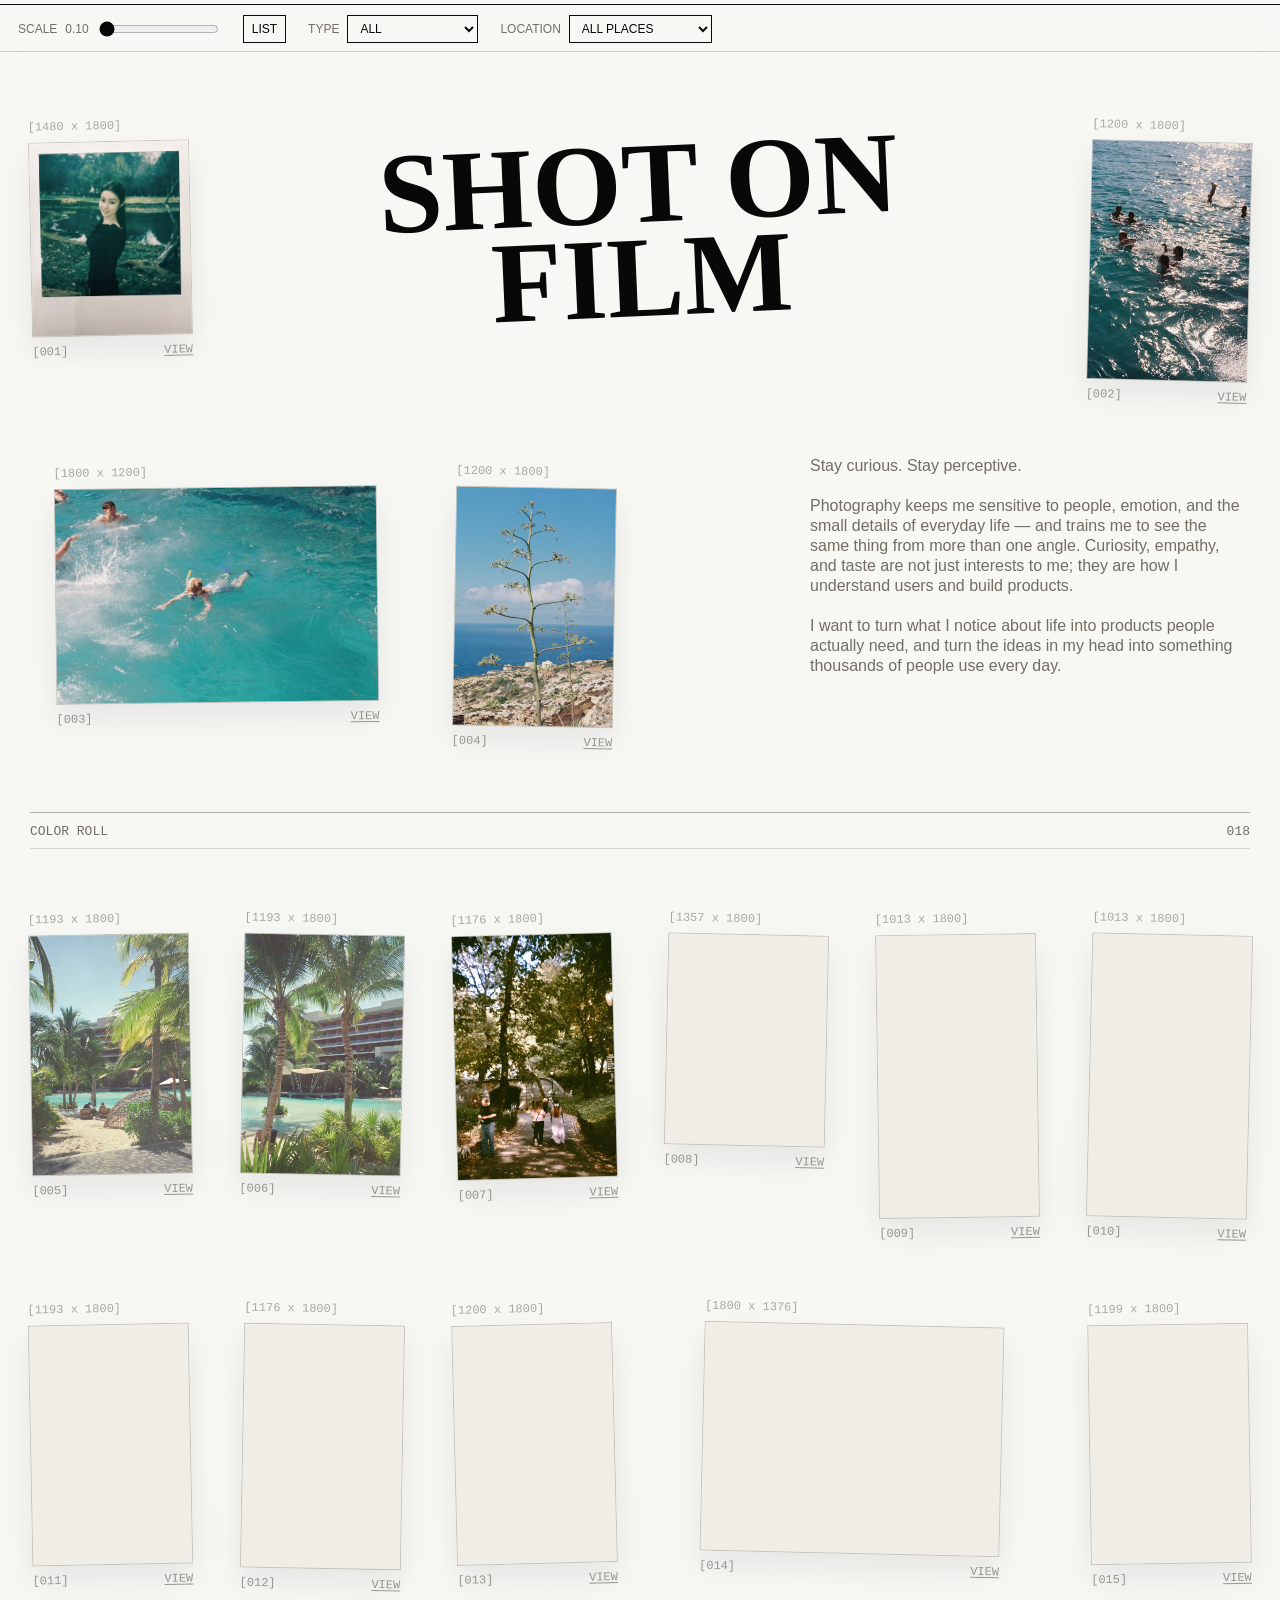
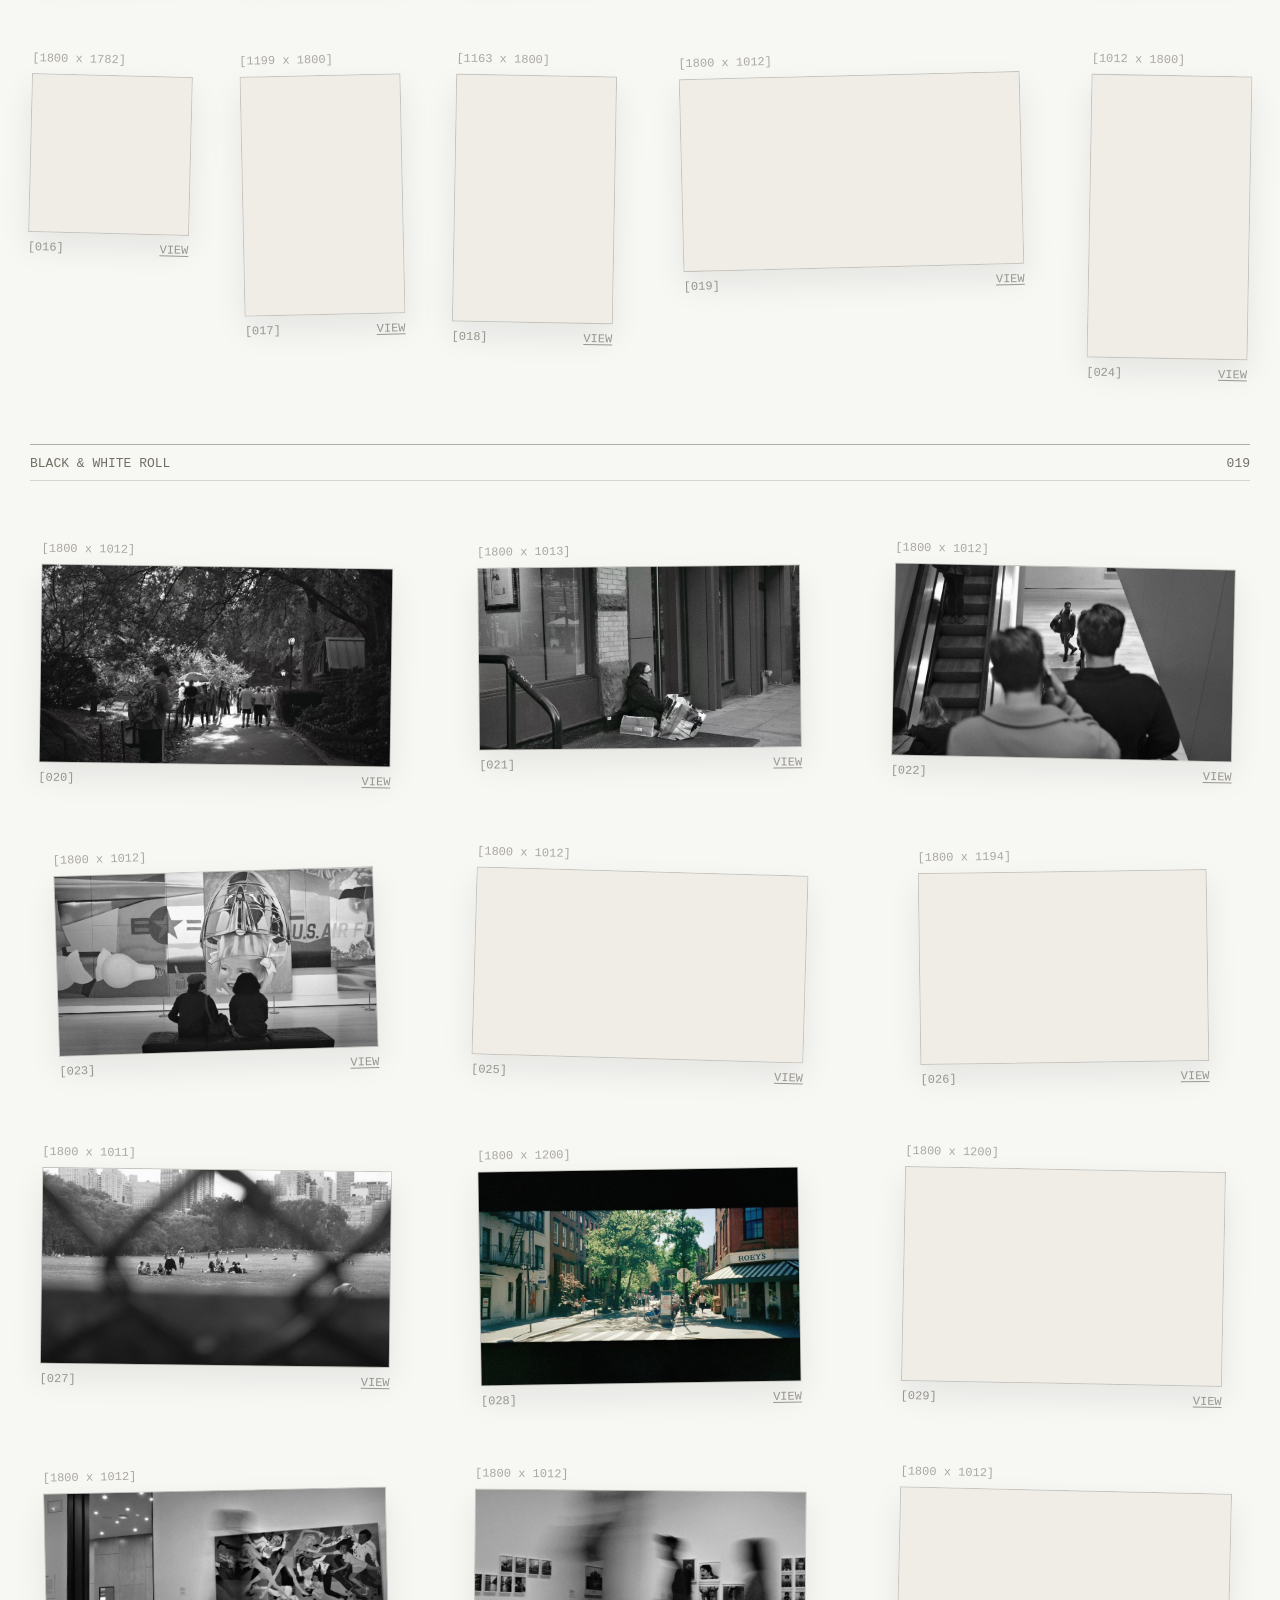
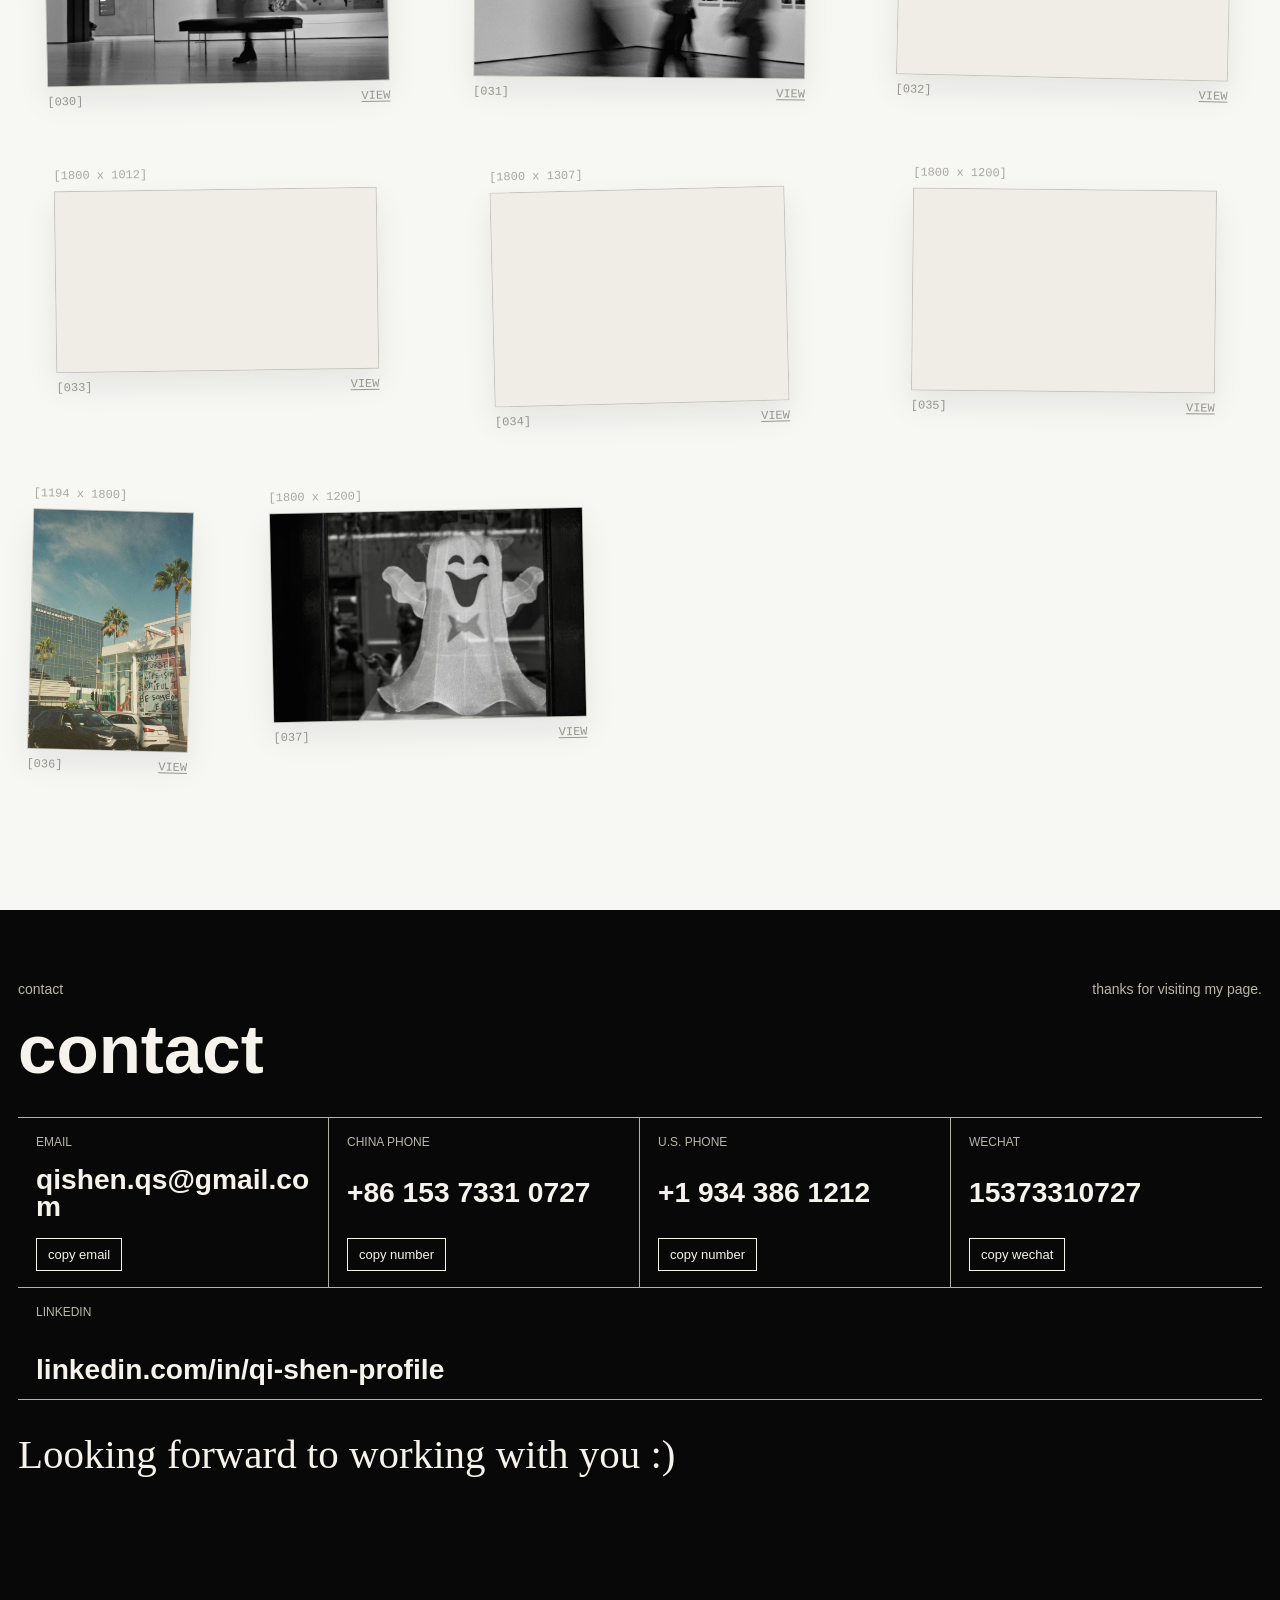
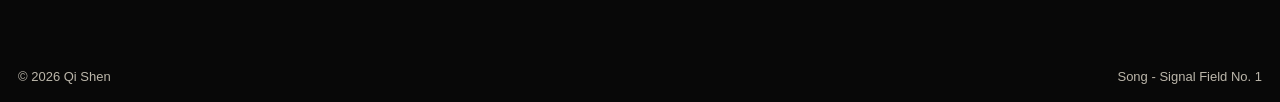
==== commit 09384e09: "Use Chinese posters for iQIYI visual" ====
--- a/index.html
+++ b/index.html
@@ -8,7 +8,7 @@
       name="description"
       content="Qi Shen's portfolio across user insight, content systems, AI workflows, growth experiments, and digital operations."
     >
-    <link rel="stylesheet" href="./styles.css?v=38">
+    <link rel="stylesheet" href="./styles.css?v=39">
     <script>
       /* Set the stored language before first paint so returning visitors never see a flash. */
       (function () {
@@ -346,15 +346,15 @@
             <figure class="iqiyi-visual">
               <div class="iqiyi-poster-wall" aria-label="iQIYI poster wall">
                 <span class="iqiyi-logo-mark">iQIYI</span>
-                <div class="iqiyi-poster-grid" aria-label="Official iQIYI drama poster references">
+                <div class="iqiyi-poster-grid" aria-label="Chinese iQIYI drama poster references">
                   <a class="iqiyi-poster-card" href="https://www.iq.com/album/%E5%8D%97%E6%B4%8B%E5%A5%B3%E5%84%BF%E6%83%85-2023-yxfeeieidd?lang=zh_cn" target="_blank" rel="noopener">
-                    <img src="https://pic9.iqiyipic.com/image/20251023/a1/0e/a_100528478_m_601_en_m7_260_360.jpg" alt="iQIYI poster for Sisterhood">
+                    <img src="https://www.cbbpa.org.cn/filespath/images/f514c77eeeb93b9b2f66a173bb4eb315.jpg" alt="iQIYI poster for Sisterhood">
                   </a>
                   <a class="iqiyi-poster-card" href="https://www.iq.com/play/%E8%8E%B2%E8%8A%B1%E6%A5%BC-1v19eayo528?lang=zh_cn" target="_blank" rel="noopener">
-                    <img src="https://pic9.iqiyipic.com/image/20250402/9d/2c/a_100517780_m_601_en_m9_260_360.jpg" alt="iQIYI poster for Mysterious Lotus Casebook">
+                    <img src="https://bkimg.cdn.bcebos.com/pic/54fbb2fb43166d224f4a4f42f6741ef7905299227497" alt="iQIYI poster for Mysterious Lotus Casebook">
                   </a>
                   <a class="iqiyi-poster-card" href="https://www.iq.com/play/%E5%AE%81%E5%AE%89%E5%A6%82%E6%A2%A6-12ahxjxycxo?lang=zh_cn" target="_blank" rel="noopener">
-                    <img src="https://pic2.iqiyipic.com/image/20240806/f4/fc/a_100508969_m_601_m36_260_360.jpg" alt="iQIYI poster for Story of Kunning Palace">
+                    <img src="https://img.ttshow.tw/images/author/Yang/0881.jpeg" alt="iQIYI poster for Story of Kunning Palace">
                   </a>
                 </div>
               </div>
--- a/styles.css
+++ b/styles.css
@@ -2249,7 +2249,7 @@
   display: block;
   width: 100%;
   aspect-ratio: 260 / 360;
-  object-fit: cover;
+  object-fit: contain;
   border: 1px solid rgba(246, 243, 236, 0.28);
   background: #050505;
   box-shadow: 0 18px 36px rgba(0, 0, 0, 0.28);
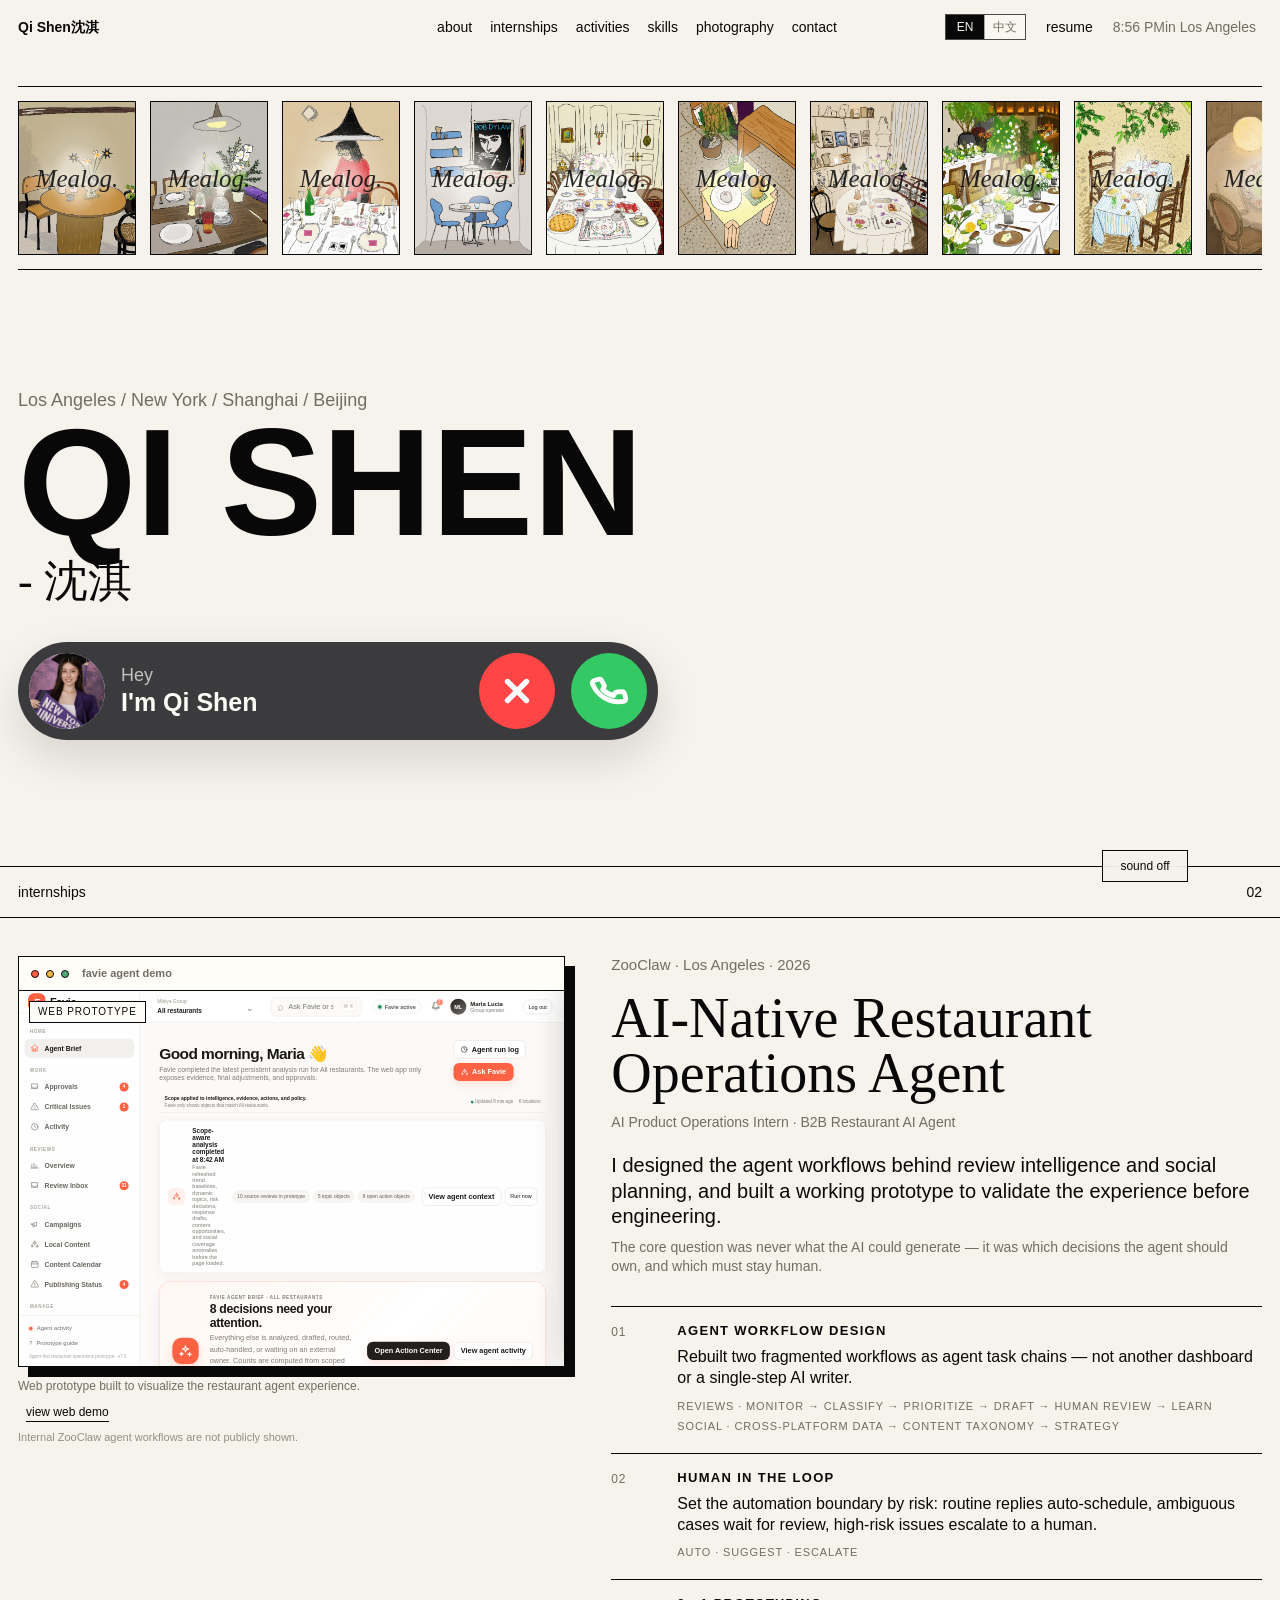
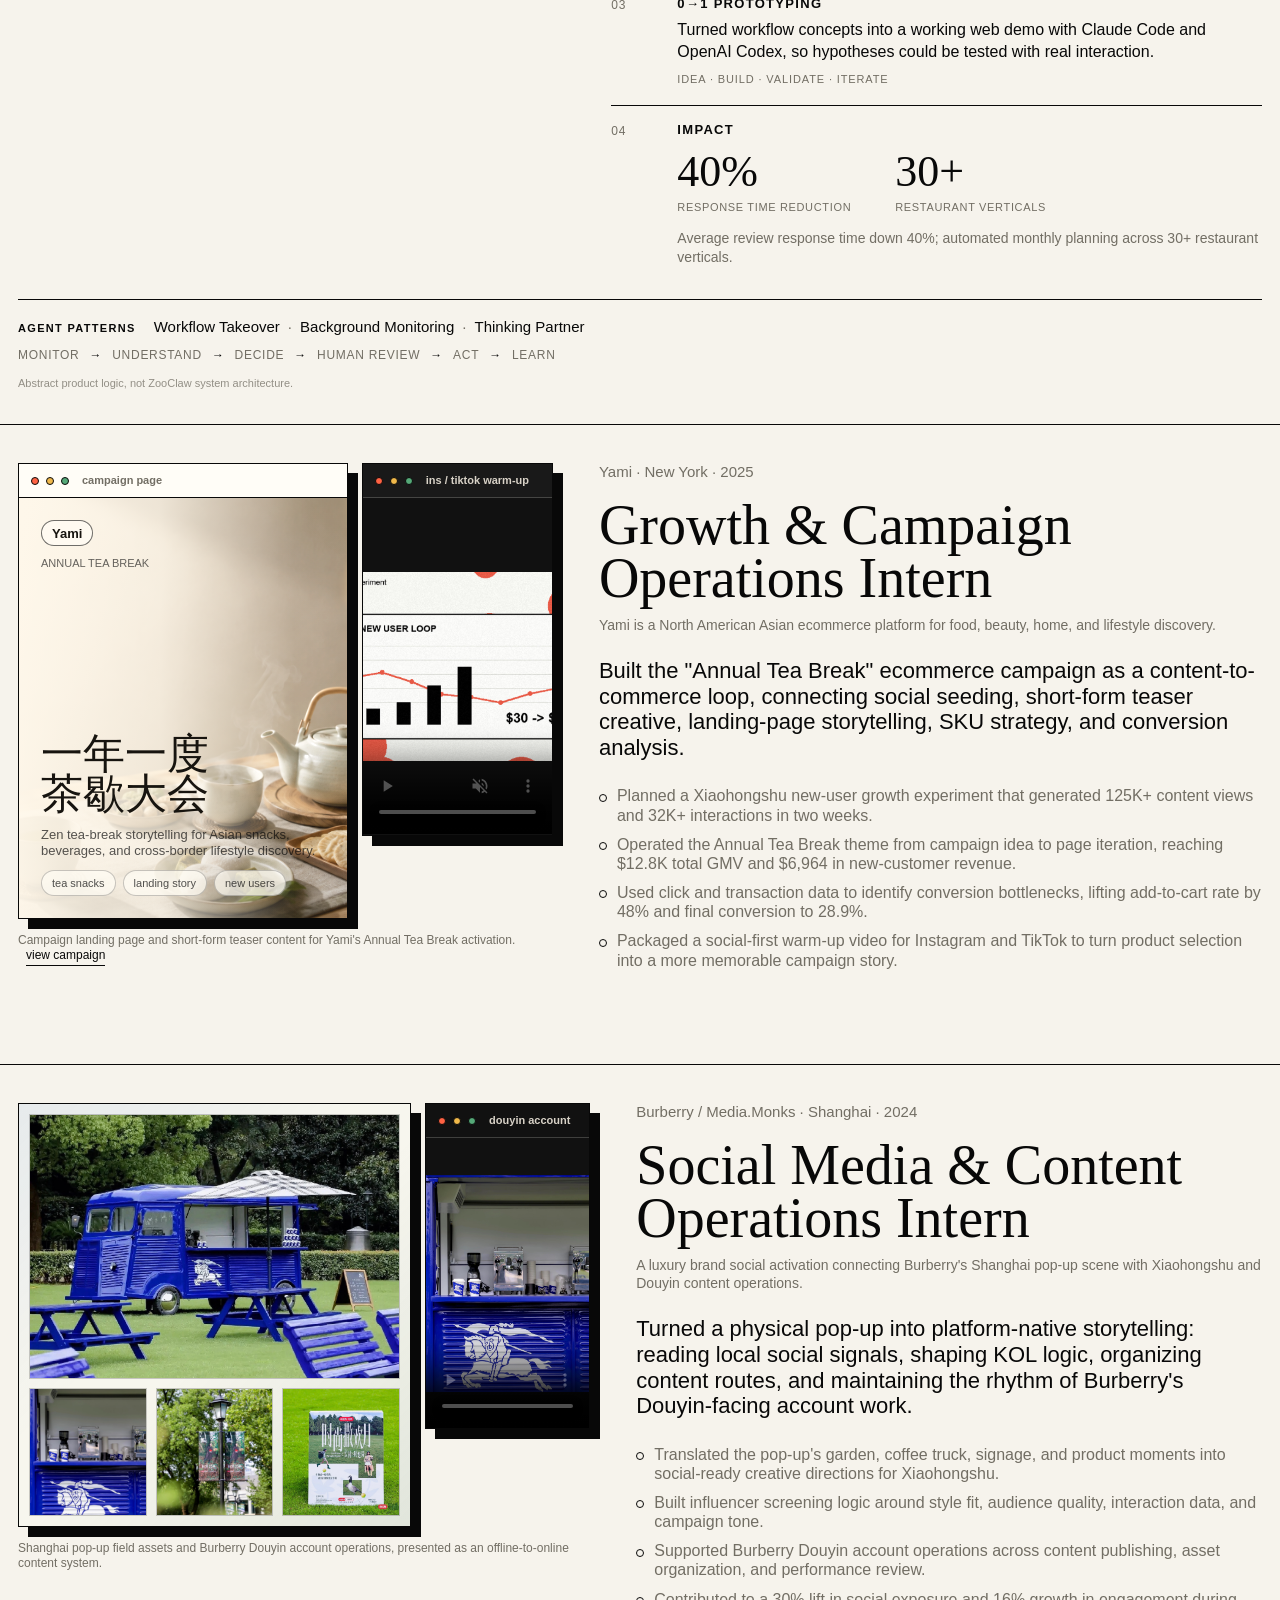
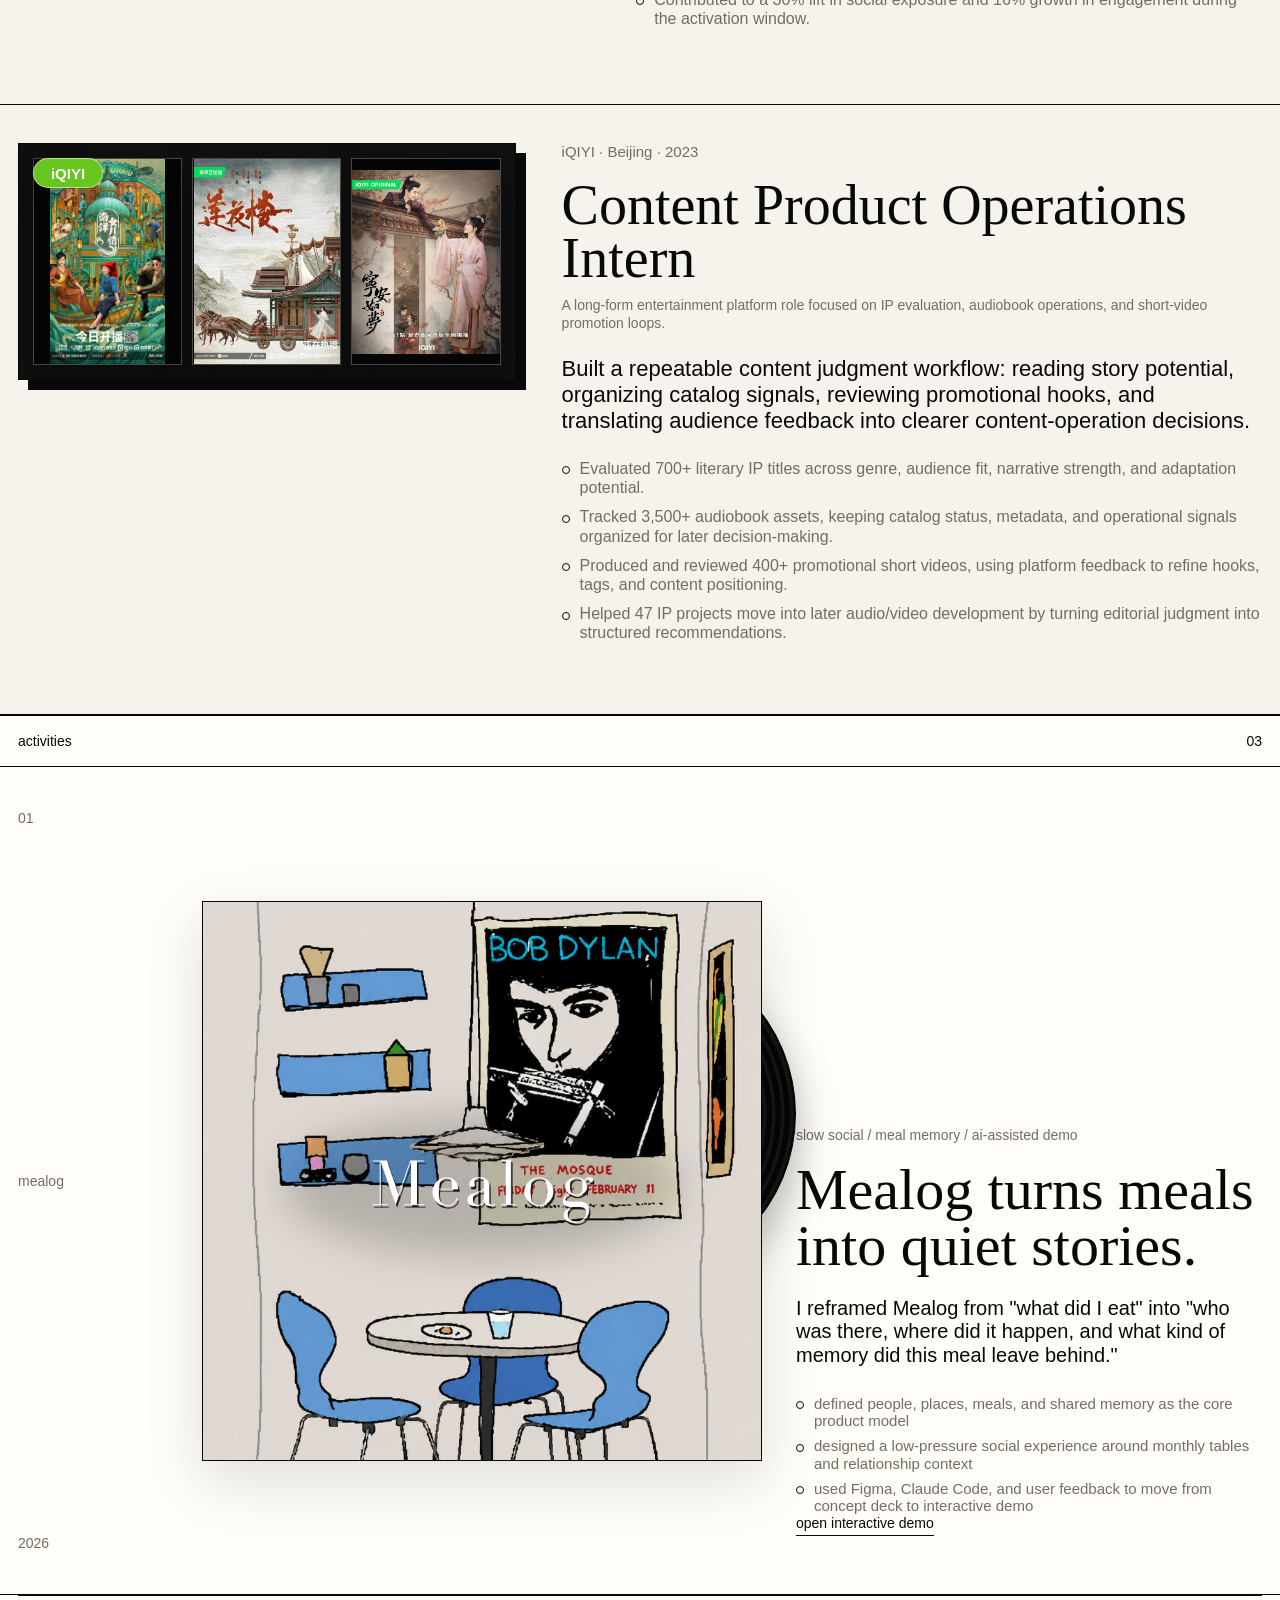
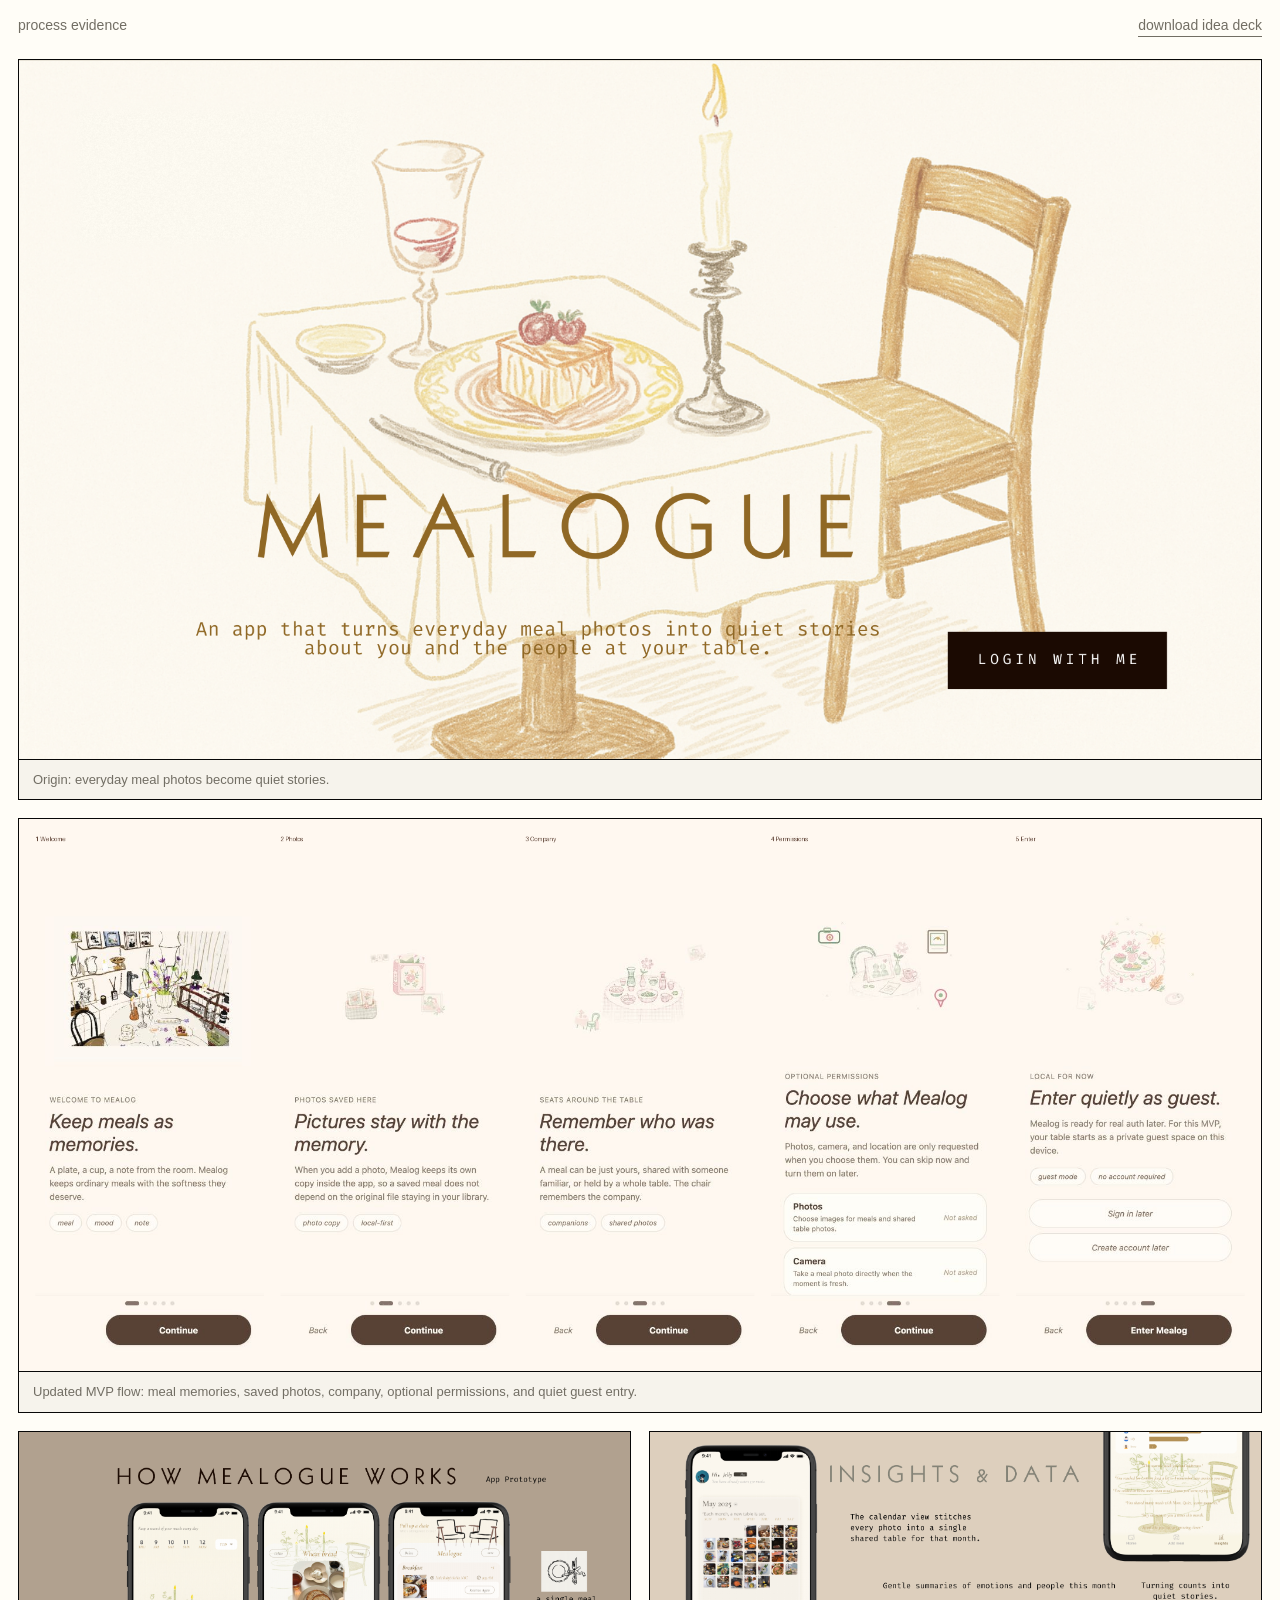
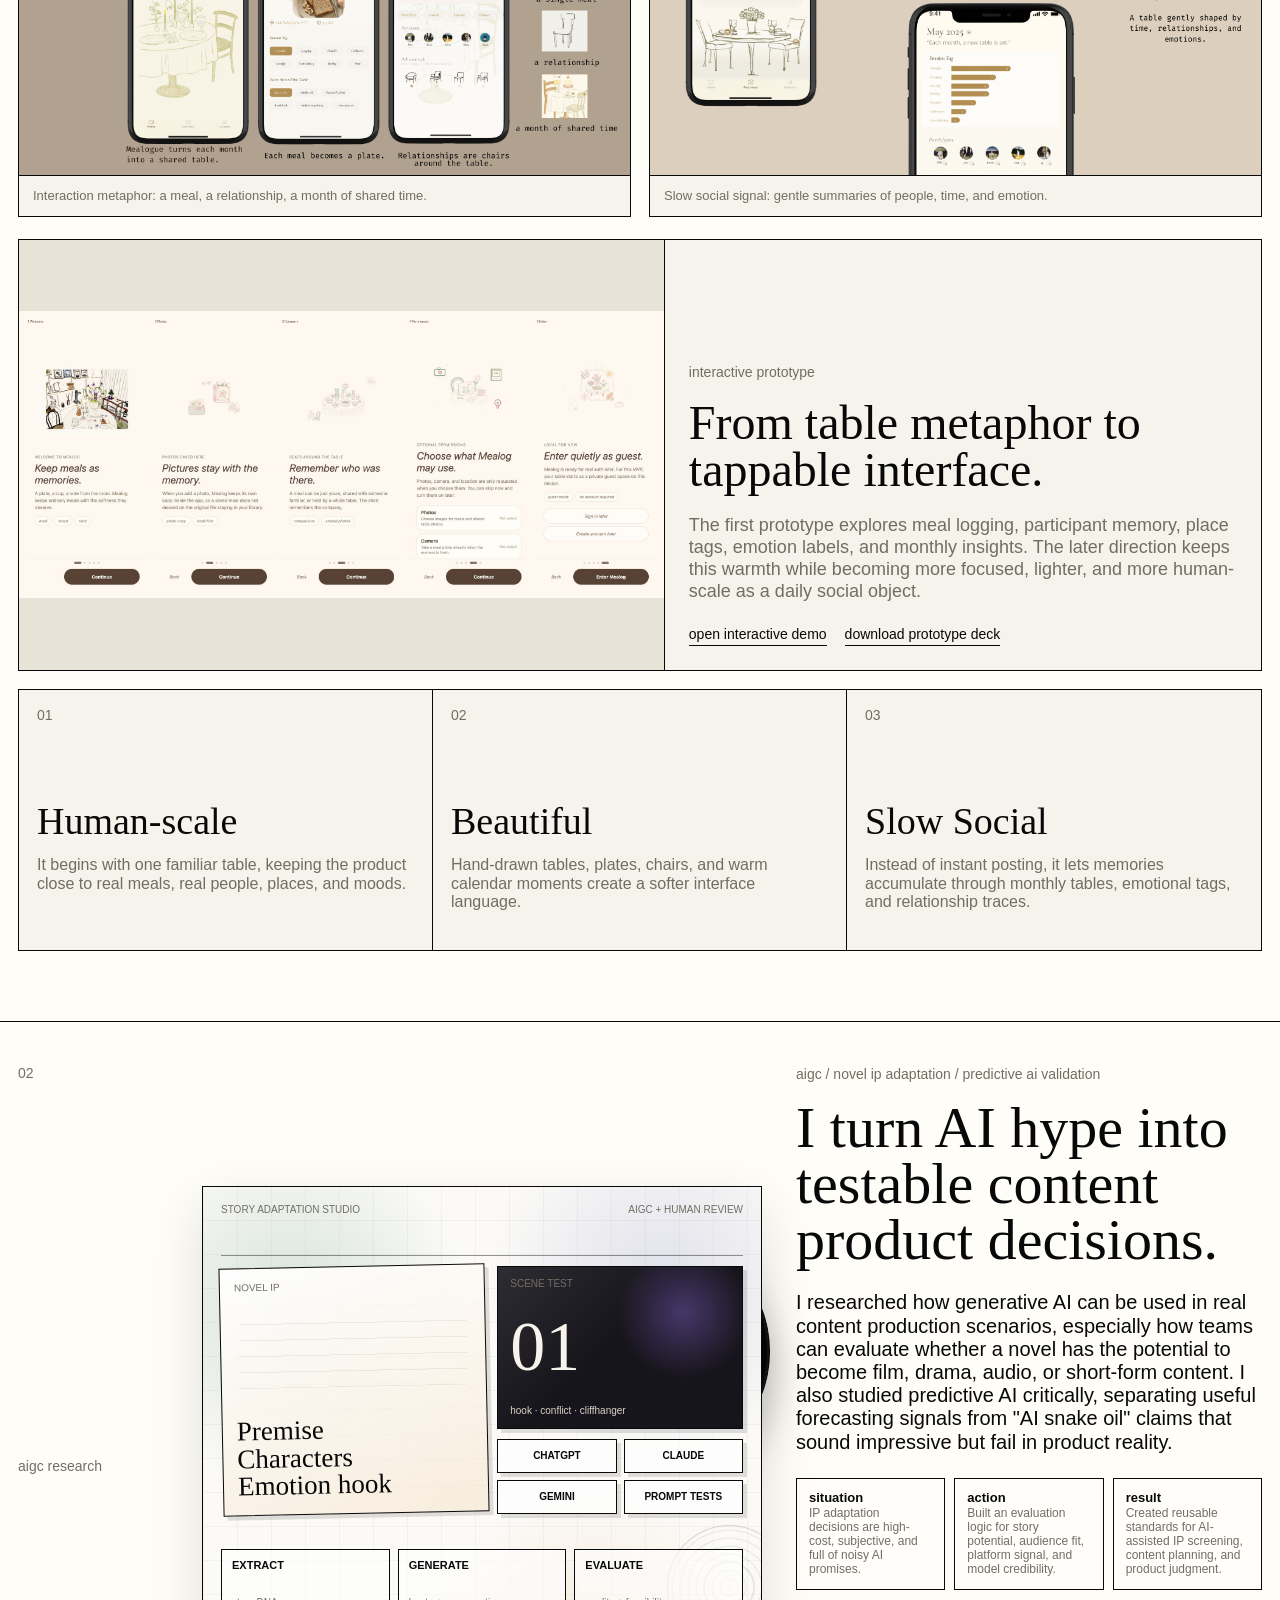
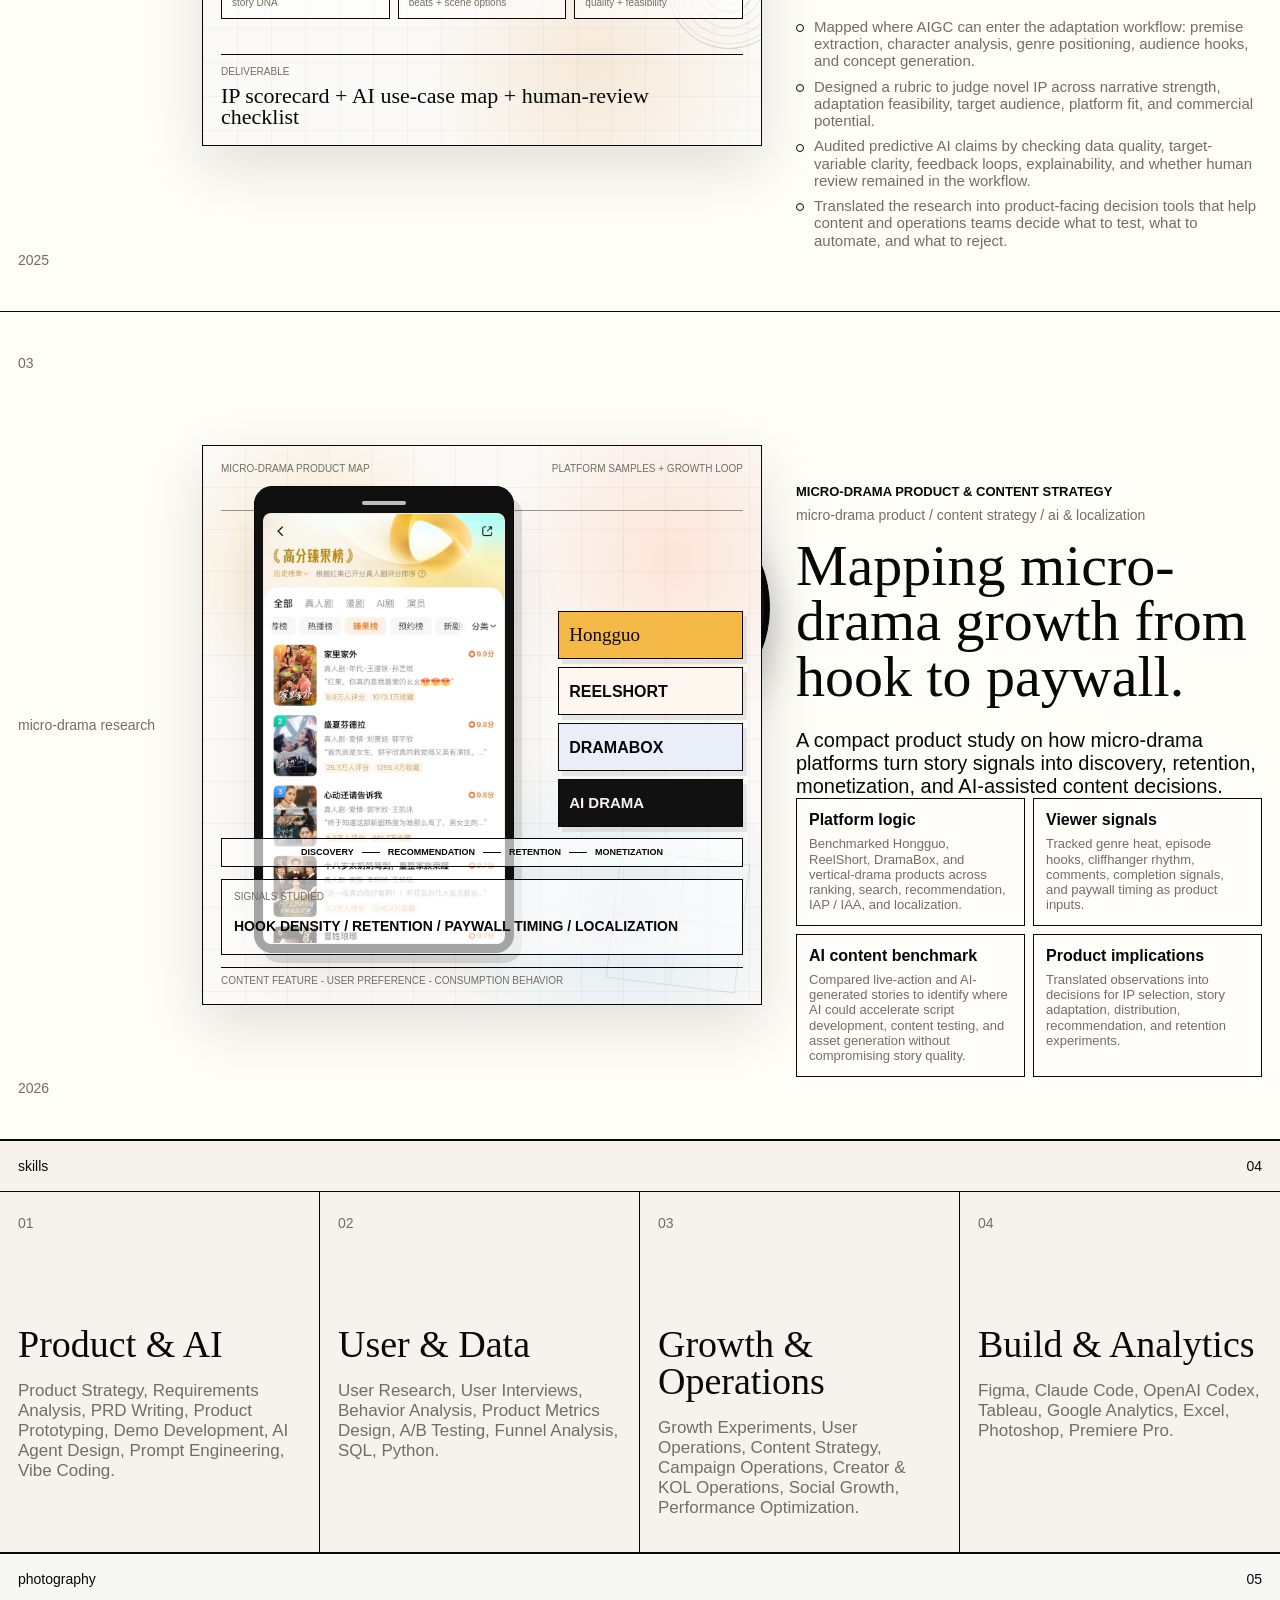
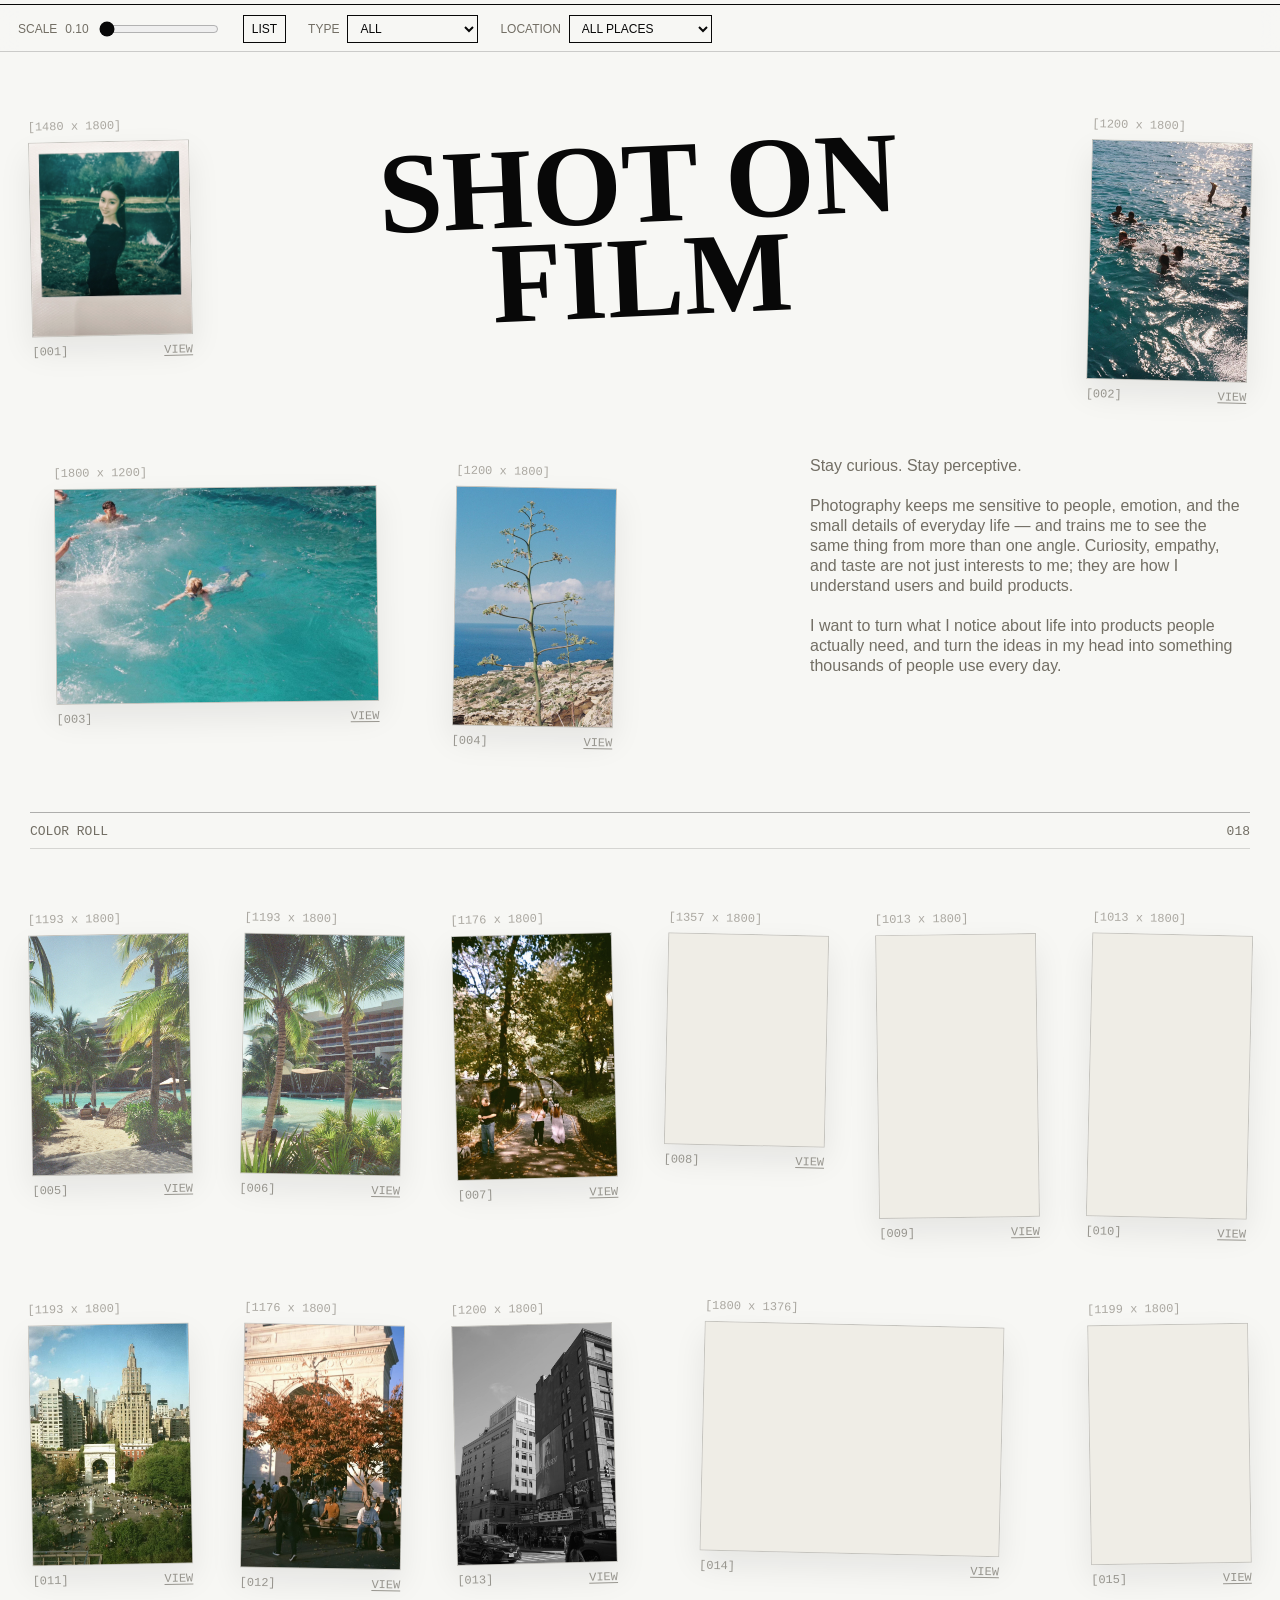
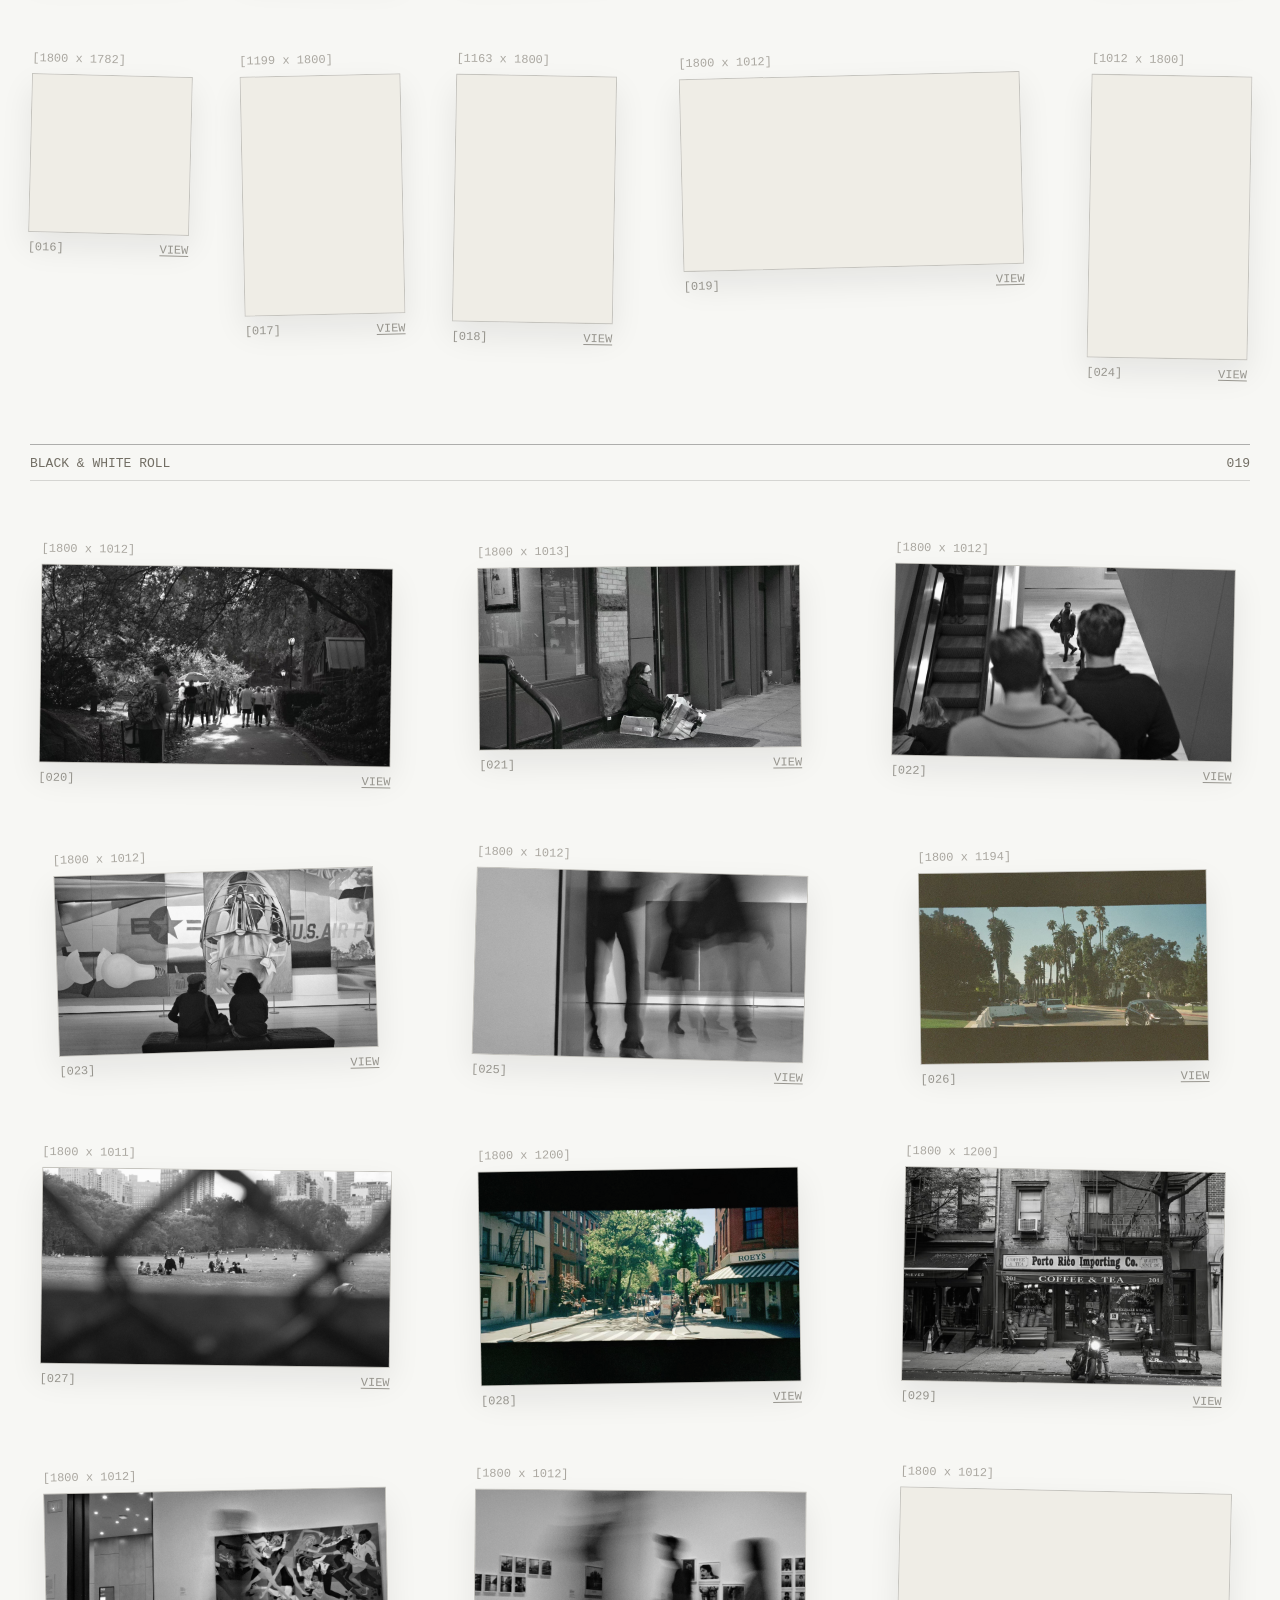
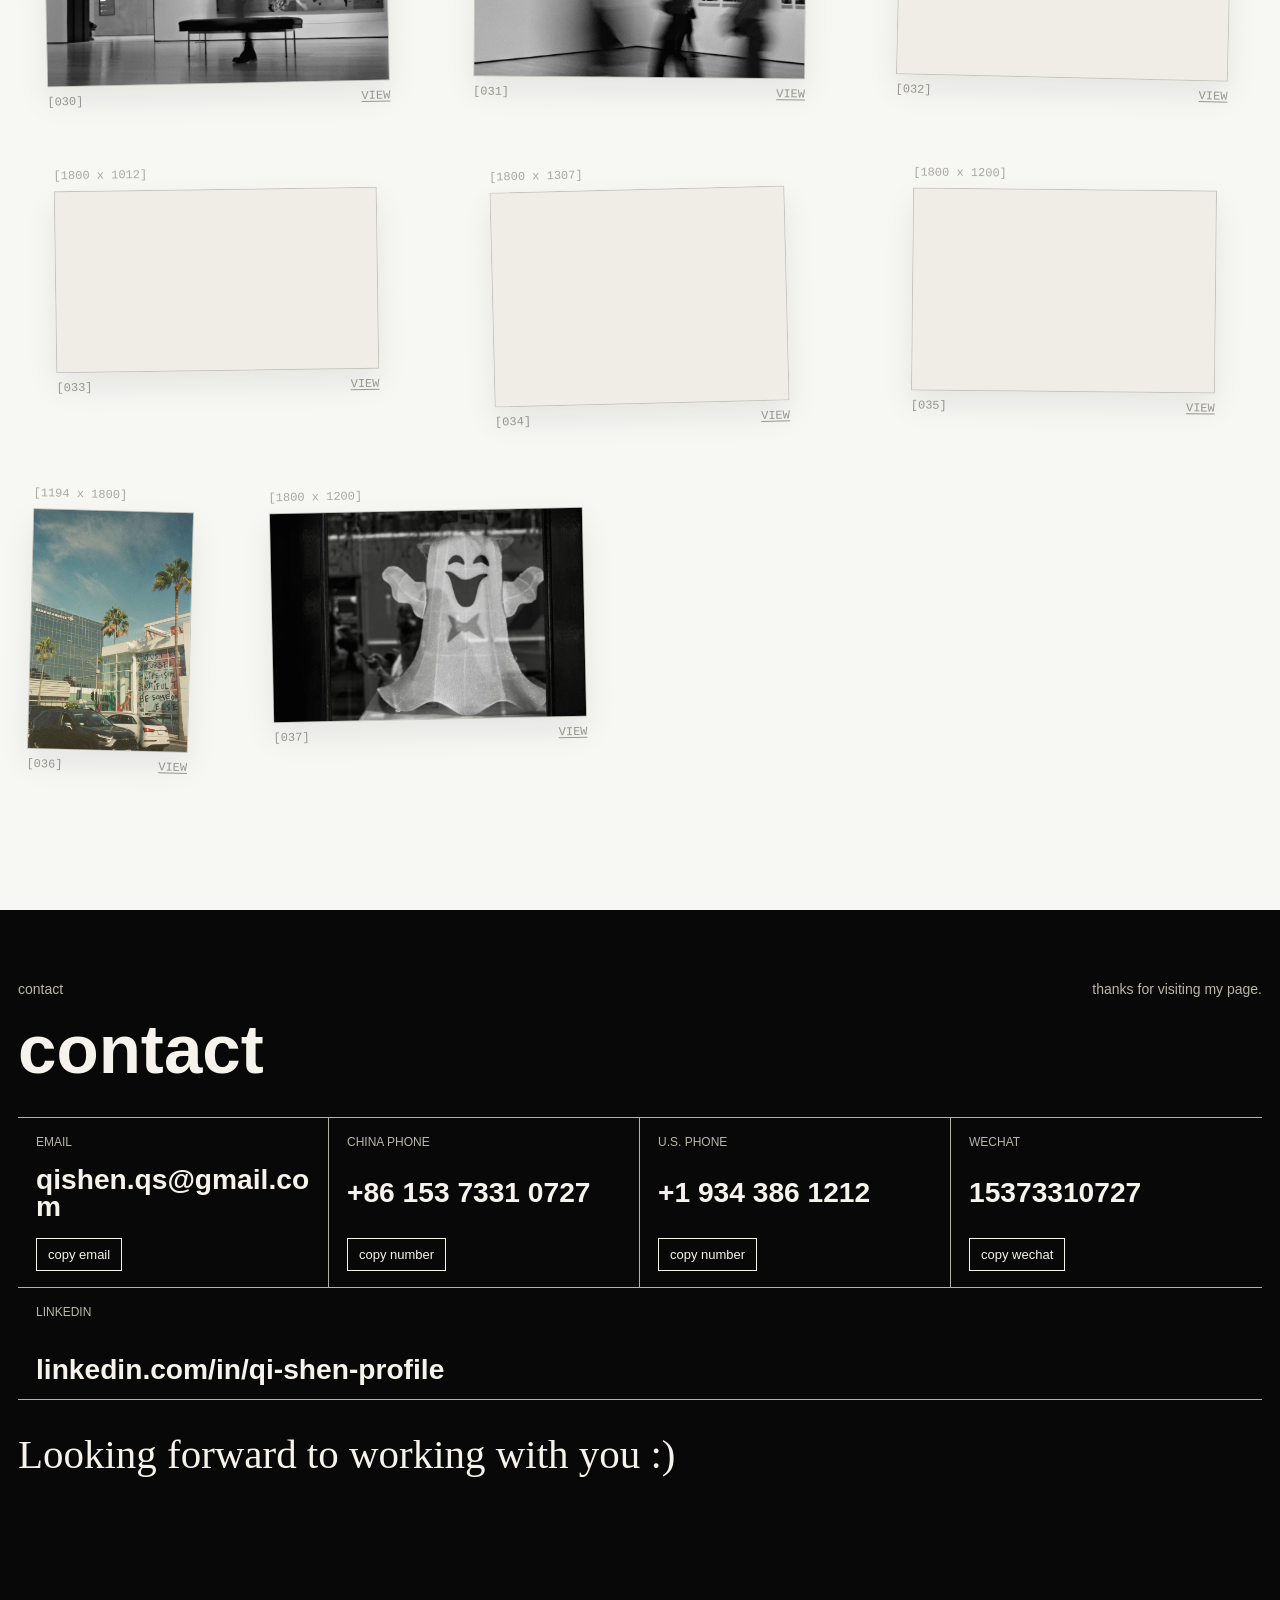
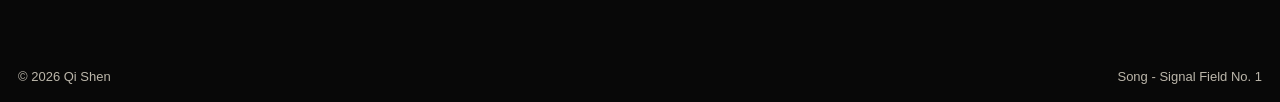
==== commit 9e0038b2: "Serve iQIYI posters locally" ====
--- a/index.html
+++ b/index.html
@@ -8,7 +8,7 @@
       name="description"
       content="Qi Shen's portfolio across user insight, content systems, AI workflows, growth experiments, and digital operations."
     >
-    <link rel="stylesheet" href="./styles.css?v=39">
+    <link rel="stylesheet" href="./styles.css?v=40">
     <script>
       /* Set the stored language before first paint so returning visitors never see a flash. */
       (function () {
@@ -348,13 +348,13 @@
                 <span class="iqiyi-logo-mark">iQIYI</span>
                 <div class="iqiyi-poster-grid" aria-label="Chinese iQIYI drama poster references">
                   <a class="iqiyi-poster-card" href="https://www.iq.com/album/%E5%8D%97%E6%B4%8B%E5%A5%B3%E5%84%BF%E6%83%85-2023-yxfeeieidd?lang=zh_cn" target="_blank" rel="noopener">
-                    <img src="https://www.cbbpa.org.cn/filespath/images/f514c77eeeb93b9b2f66a173bb4eb315.jpg" alt="iQIYI poster for Sisterhood">
+                    <img src="./assets/iqiyi-poster-nanyang-cn.jpg" alt="iQIYI poster for Sisterhood">
                   </a>
                   <a class="iqiyi-poster-card" href="https://www.iq.com/play/%E8%8E%B2%E8%8A%B1%E6%A5%BC-1v19eayo528?lang=zh_cn" target="_blank" rel="noopener">
-                    <img src="https://bkimg.cdn.bcebos.com/pic/54fbb2fb43166d224f4a4f42f6741ef7905299227497" alt="iQIYI poster for Mysterious Lotus Casebook">
+                    <img src="./assets/iqiyi-poster-lianhua-cn.jpg" alt="iQIYI poster for Mysterious Lotus Casebook">
                   </a>
                   <a class="iqiyi-poster-card" href="https://www.iq.com/play/%E5%AE%81%E5%AE%89%E5%A6%82%E6%A2%A6-12ahxjxycxo?lang=zh_cn" target="_blank" rel="noopener">
-                    <img src="https://img.ttshow.tw/images/author/Yang/0881.jpeg" alt="iQIYI poster for Story of Kunning Palace">
+                    <img src="./assets/iqiyi-poster-ningan-cn.jpg" alt="iQIYI poster for Story of Kunning Palace">
                   </a>
                 </div>
               </div>
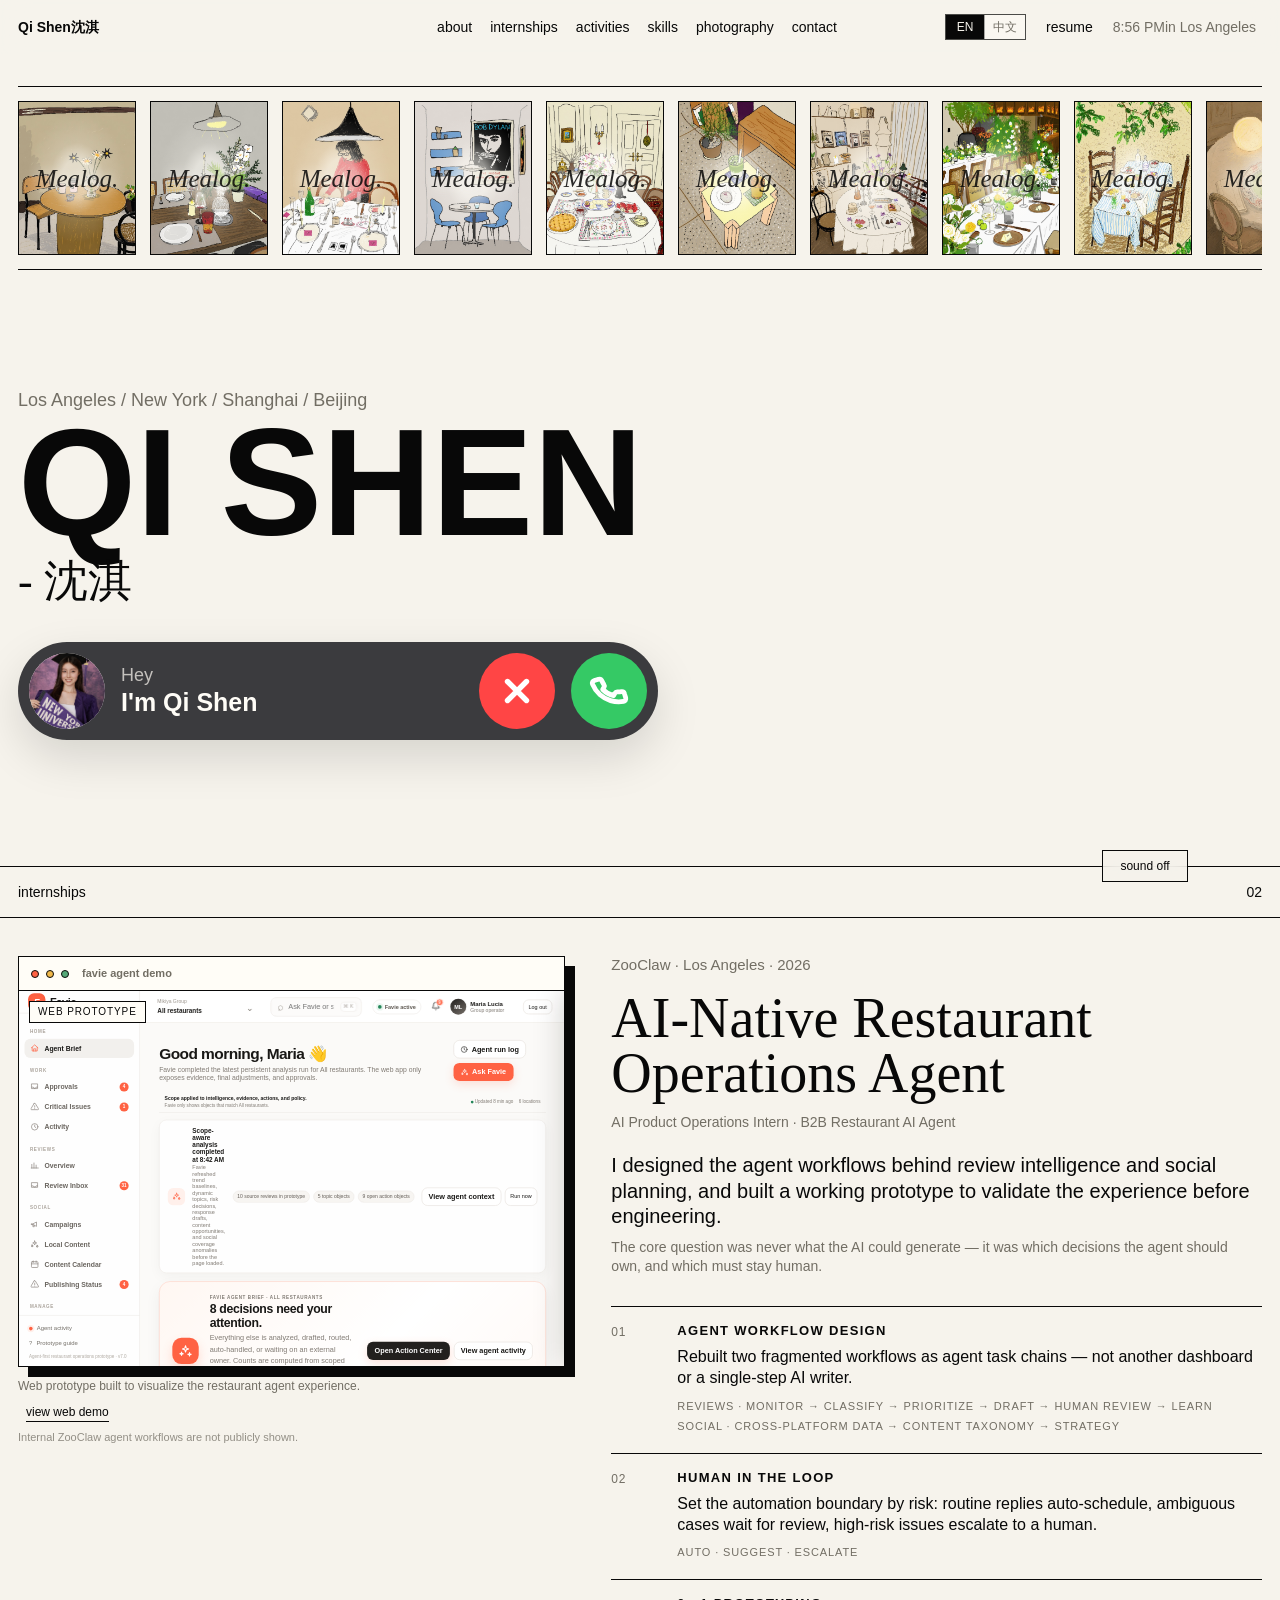
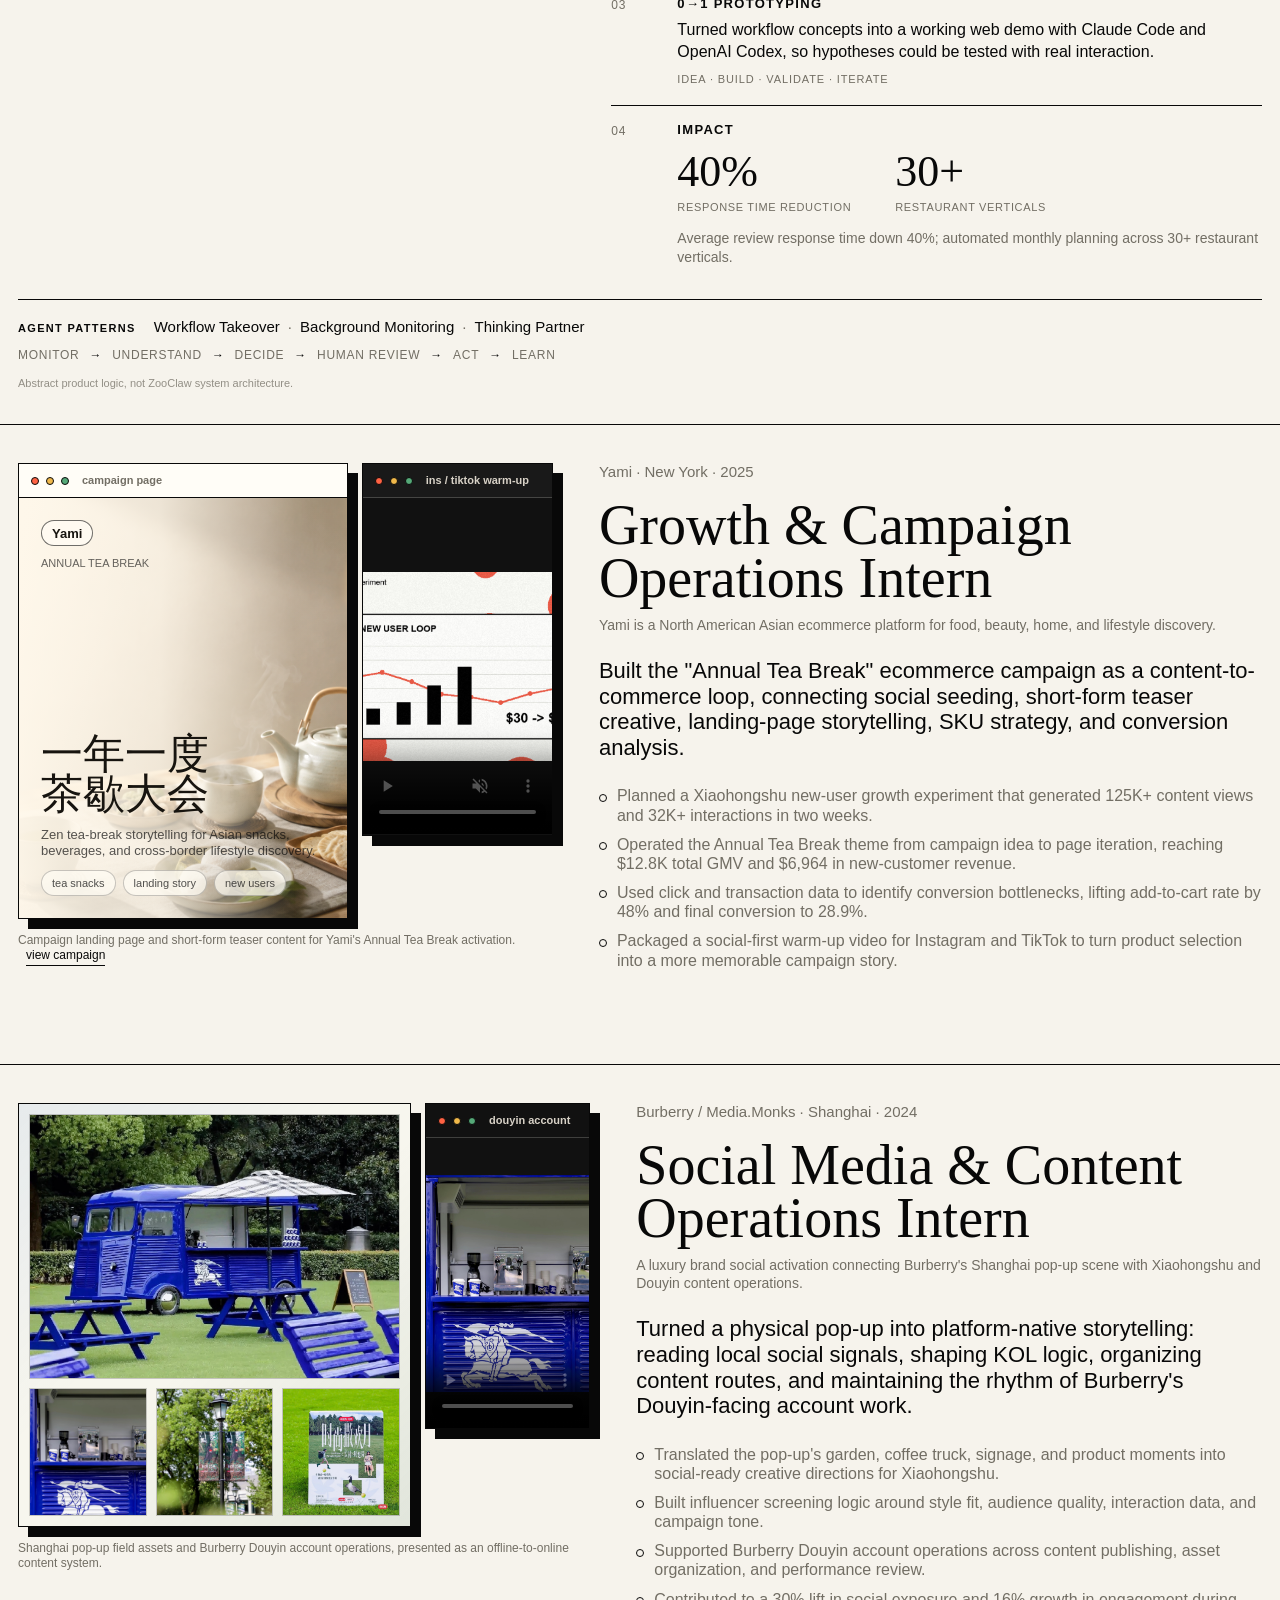
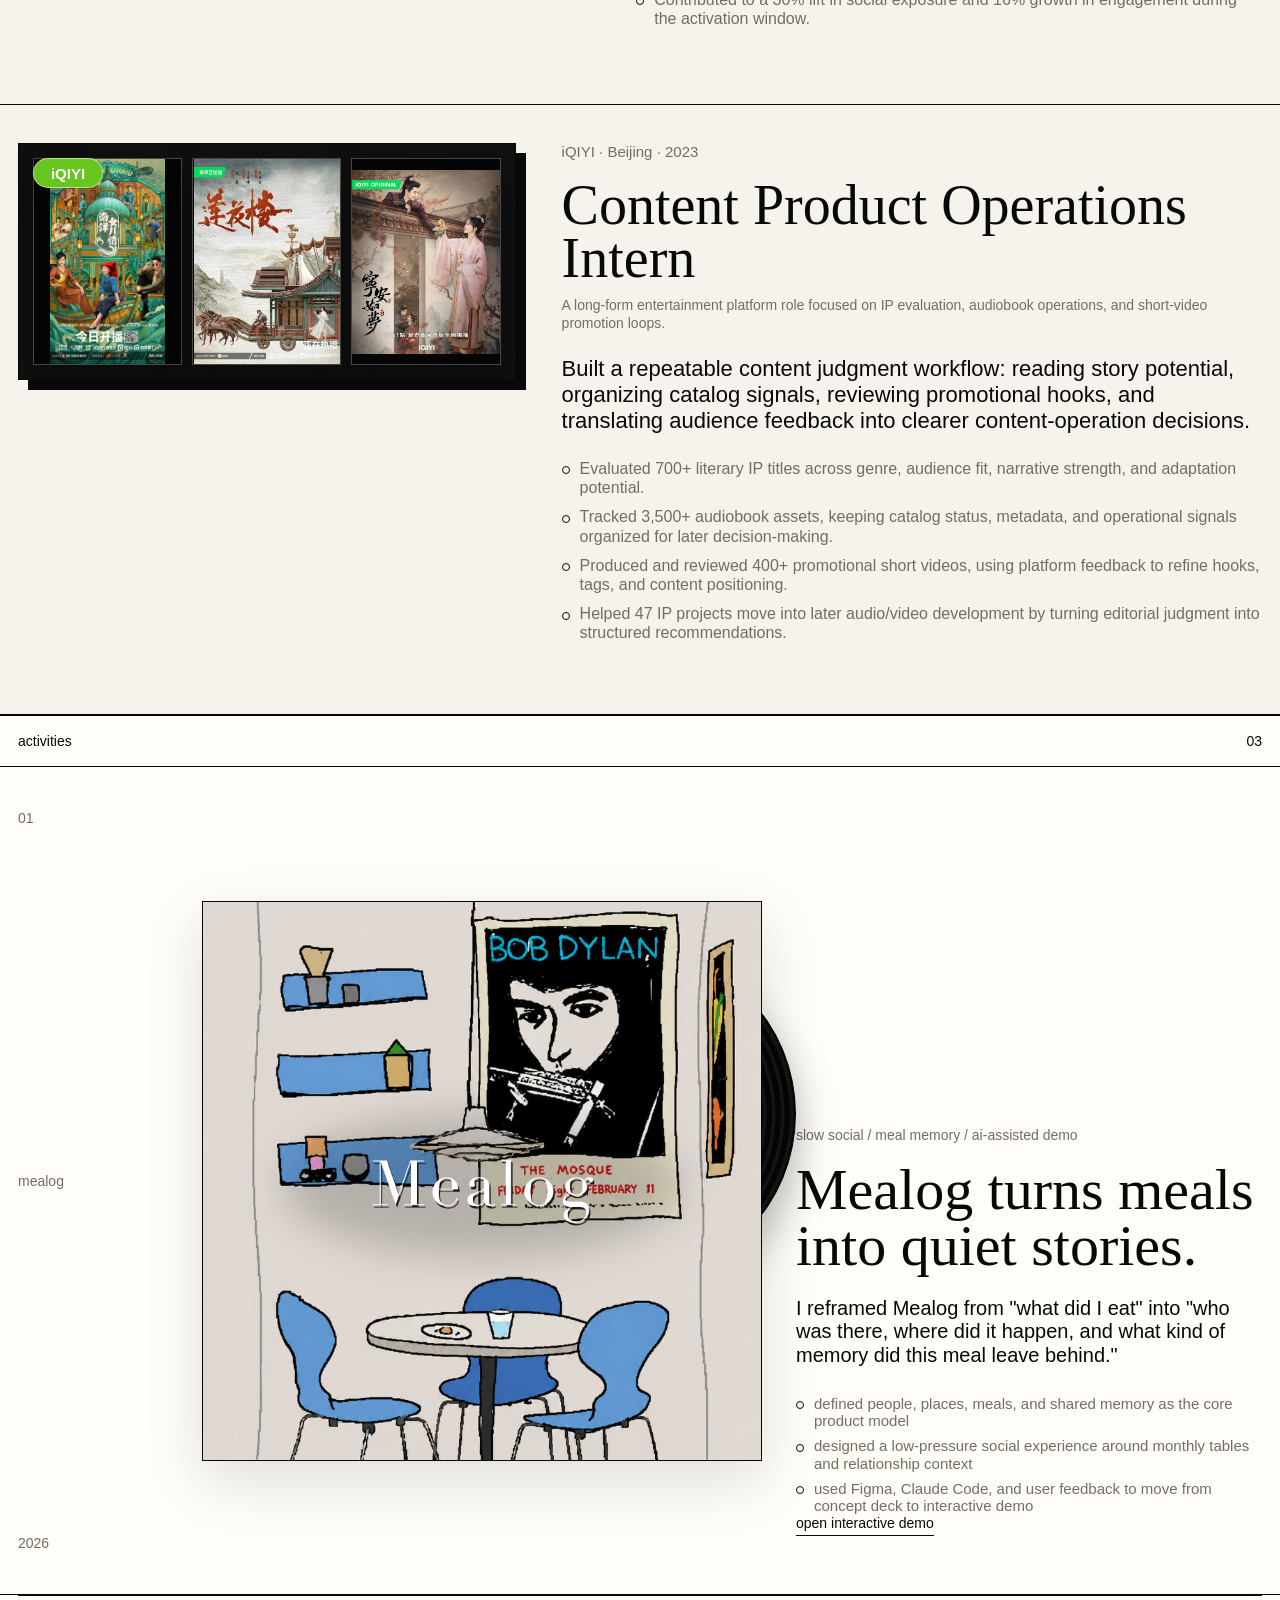
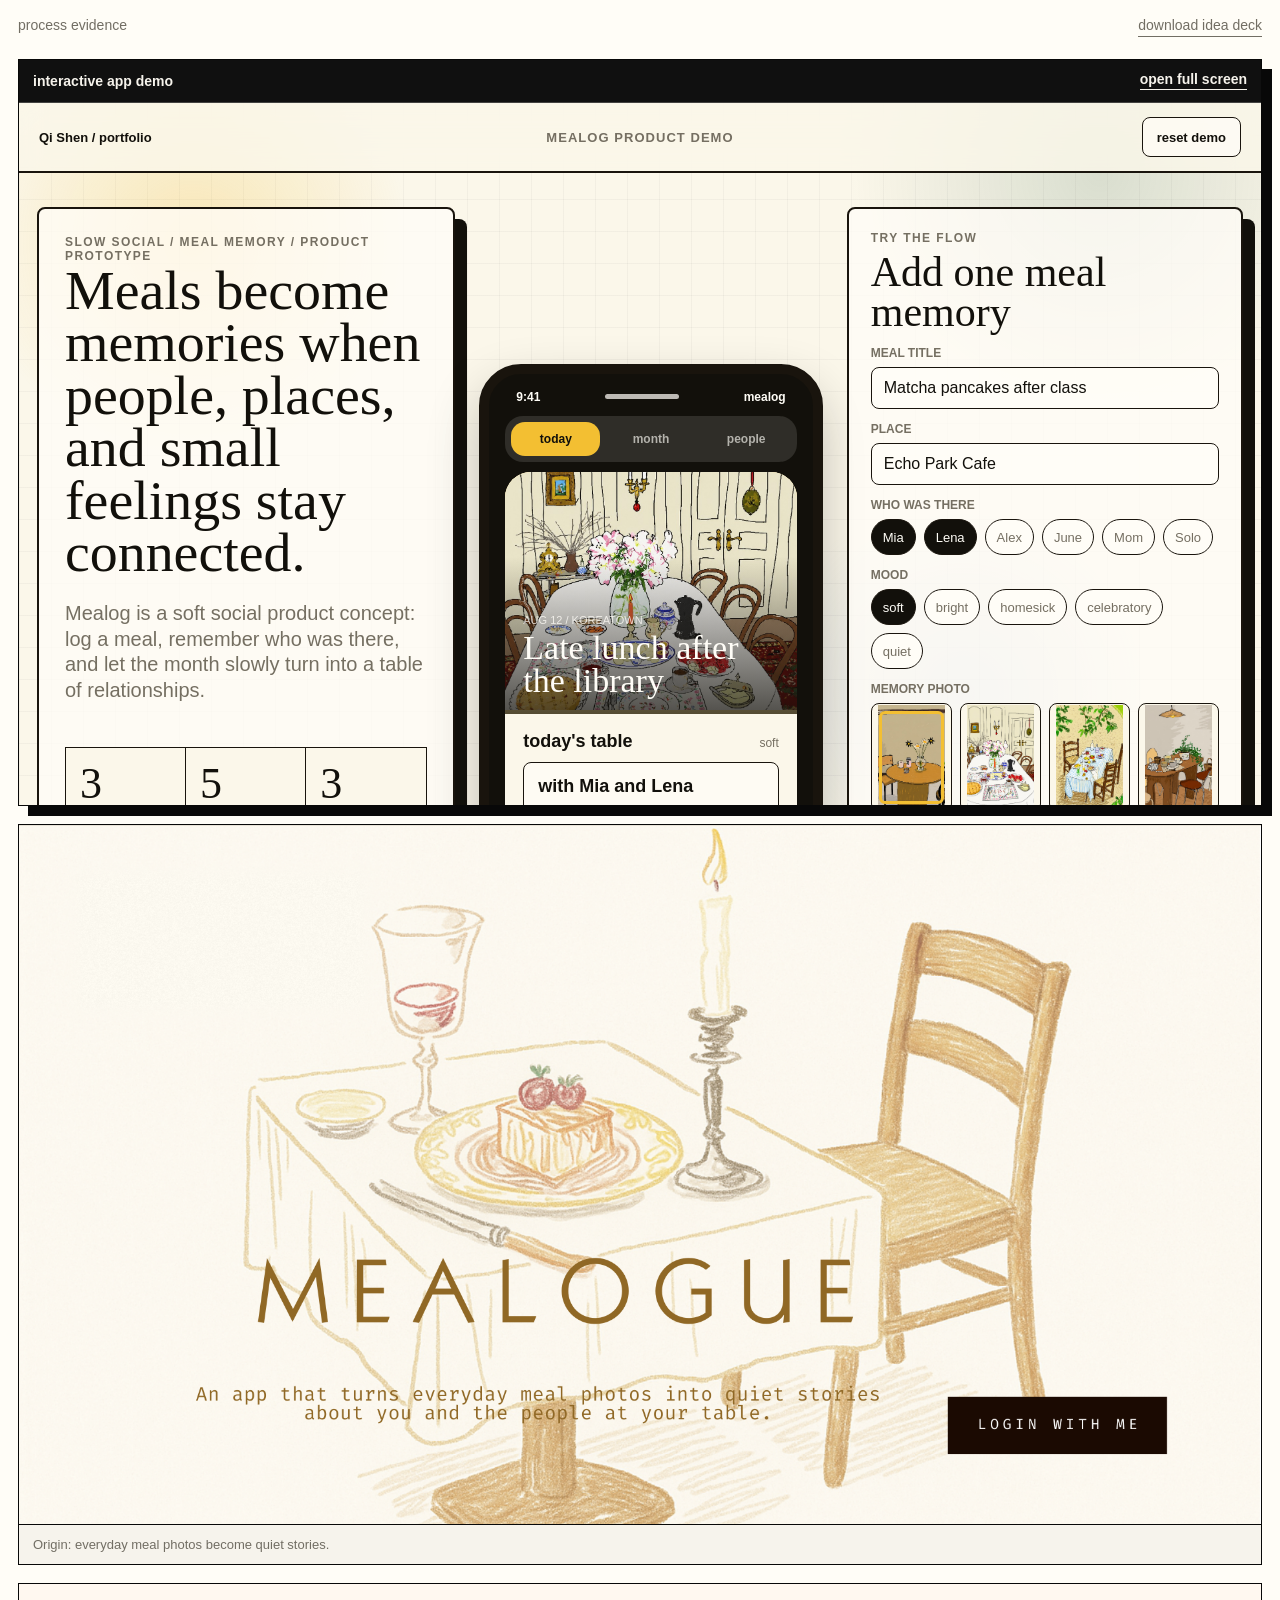
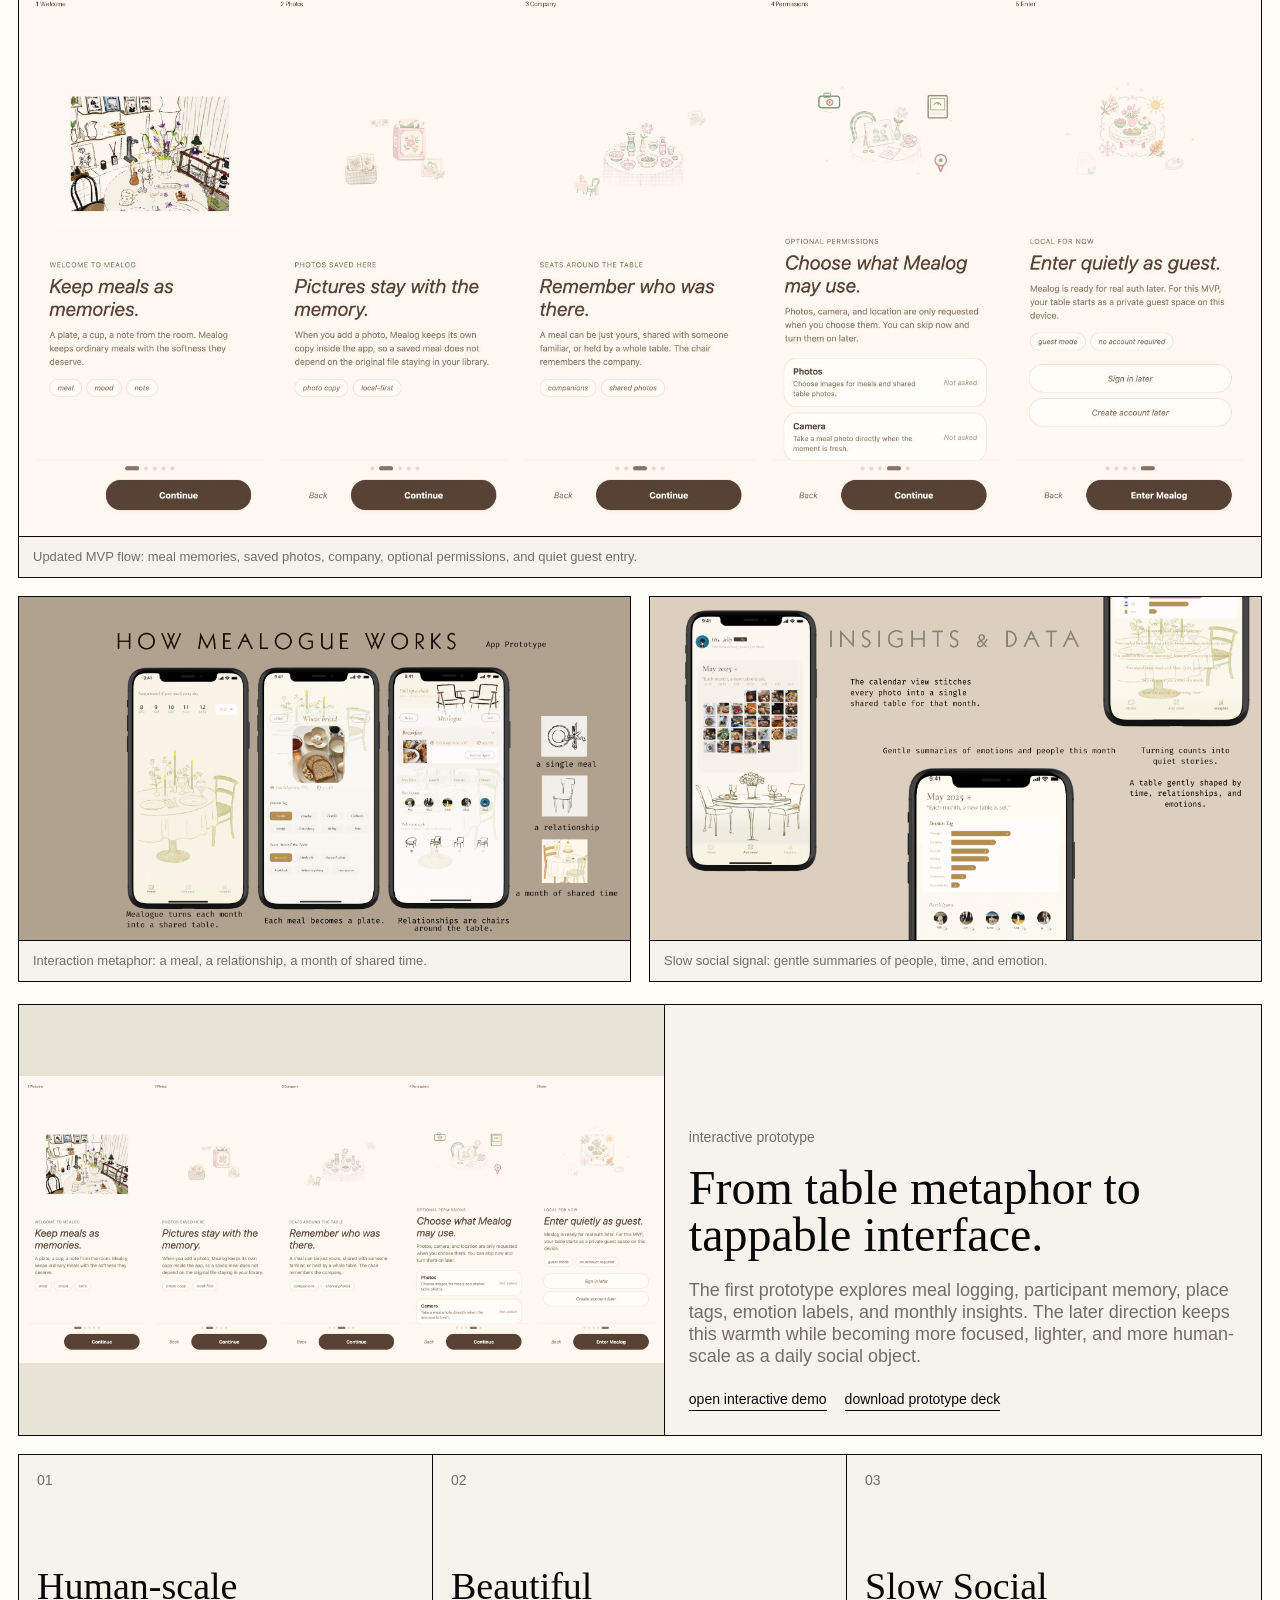
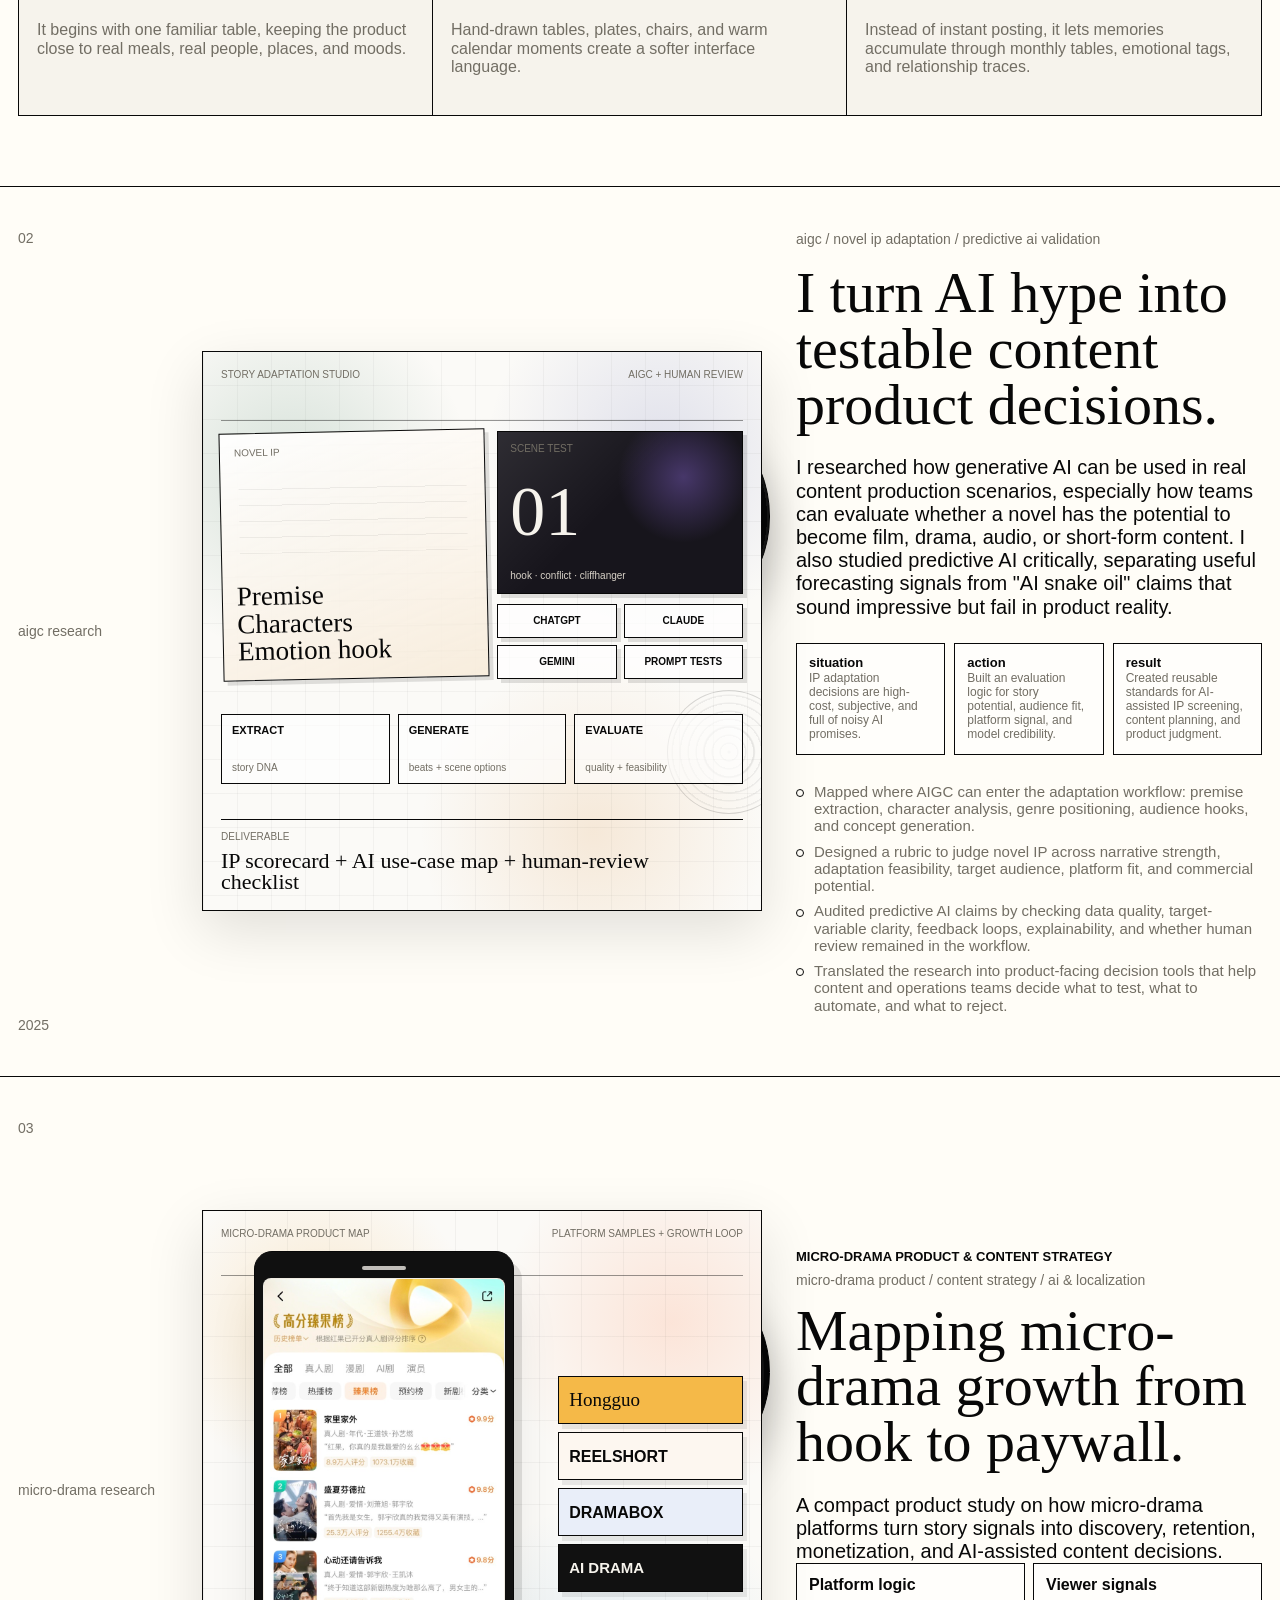
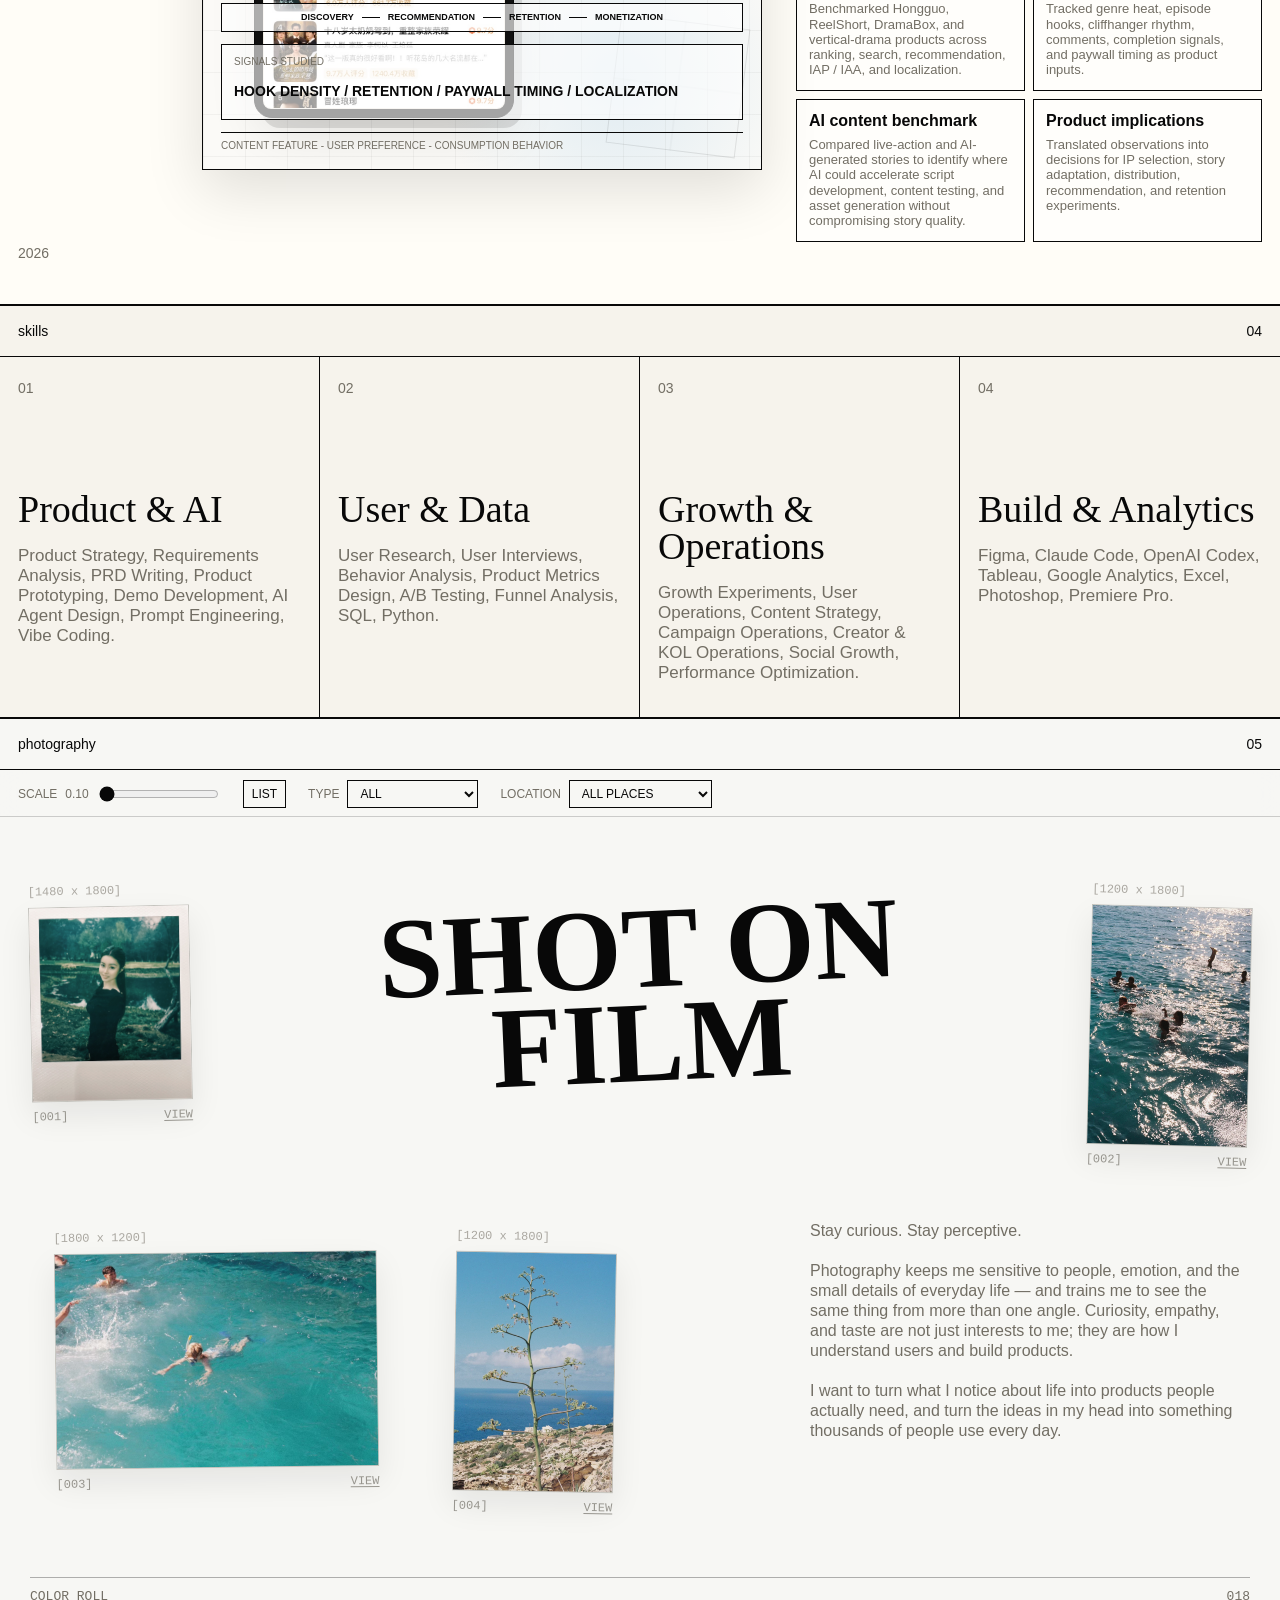
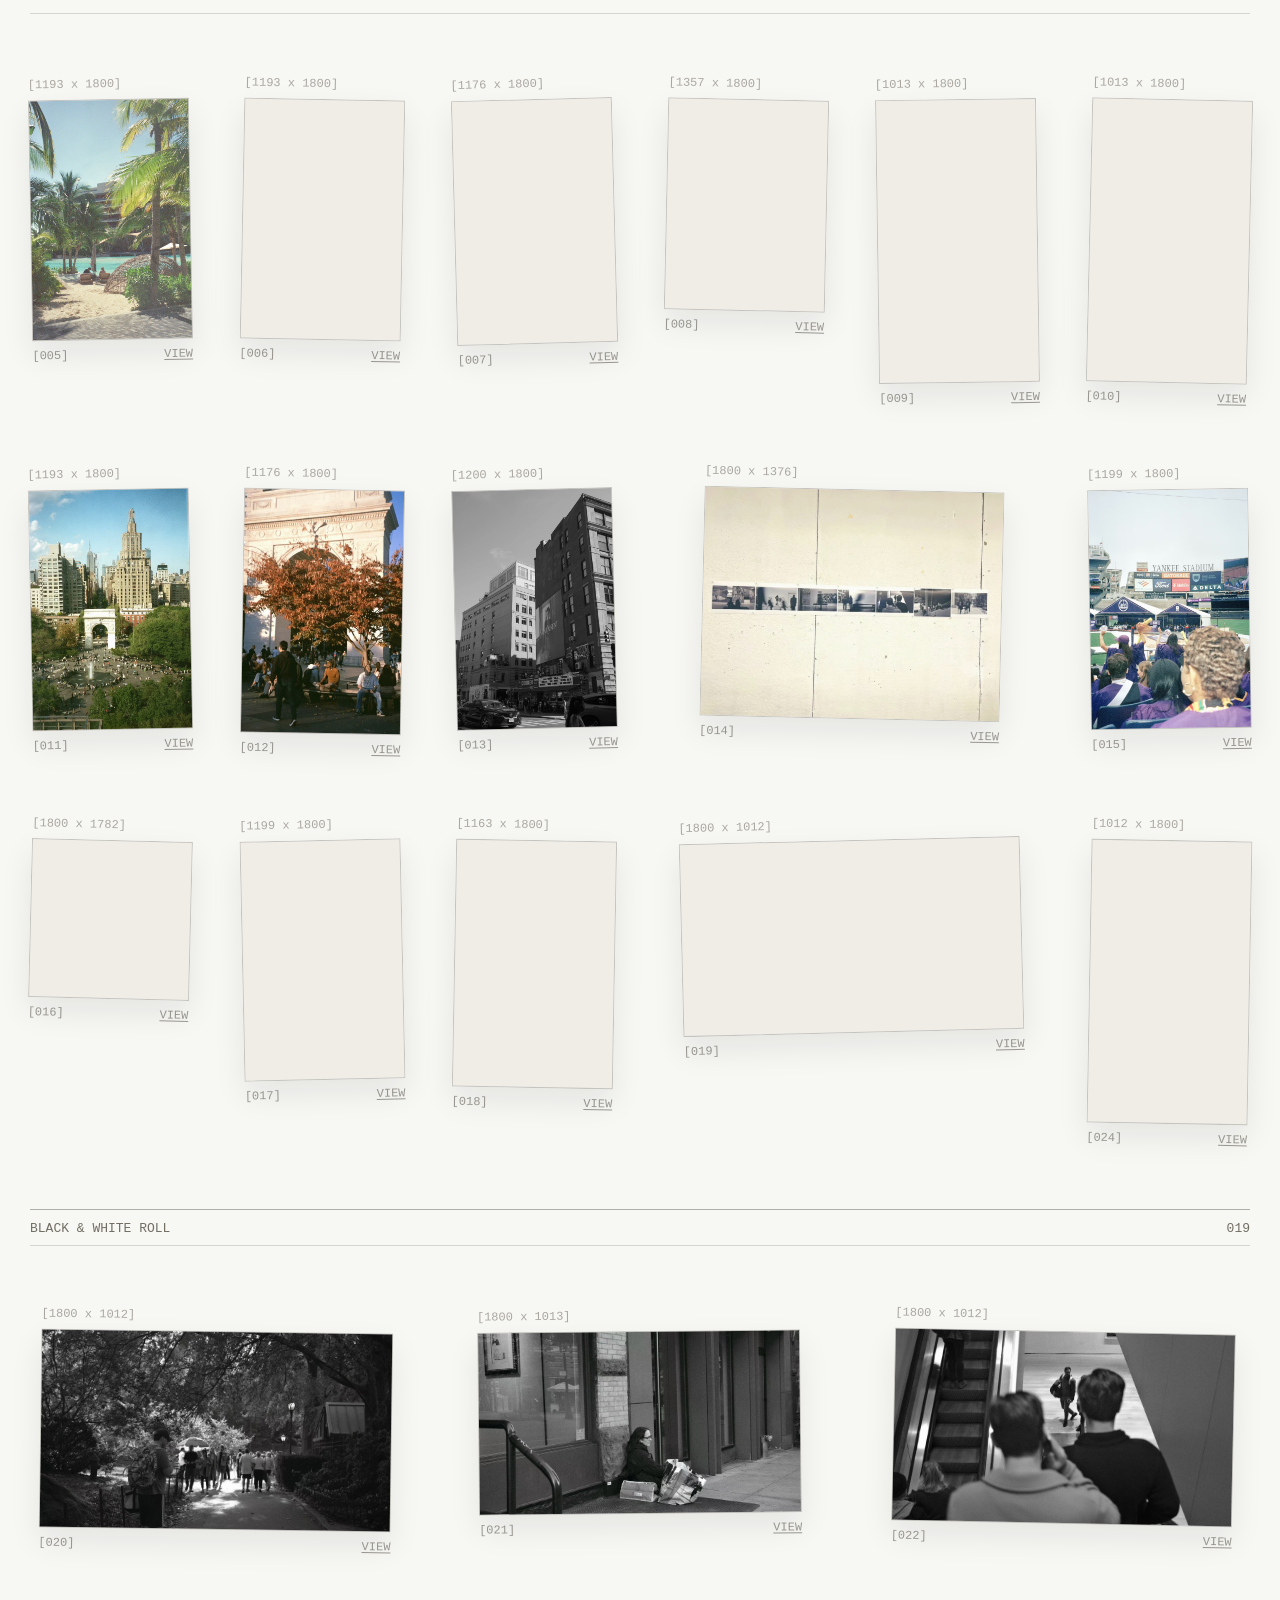
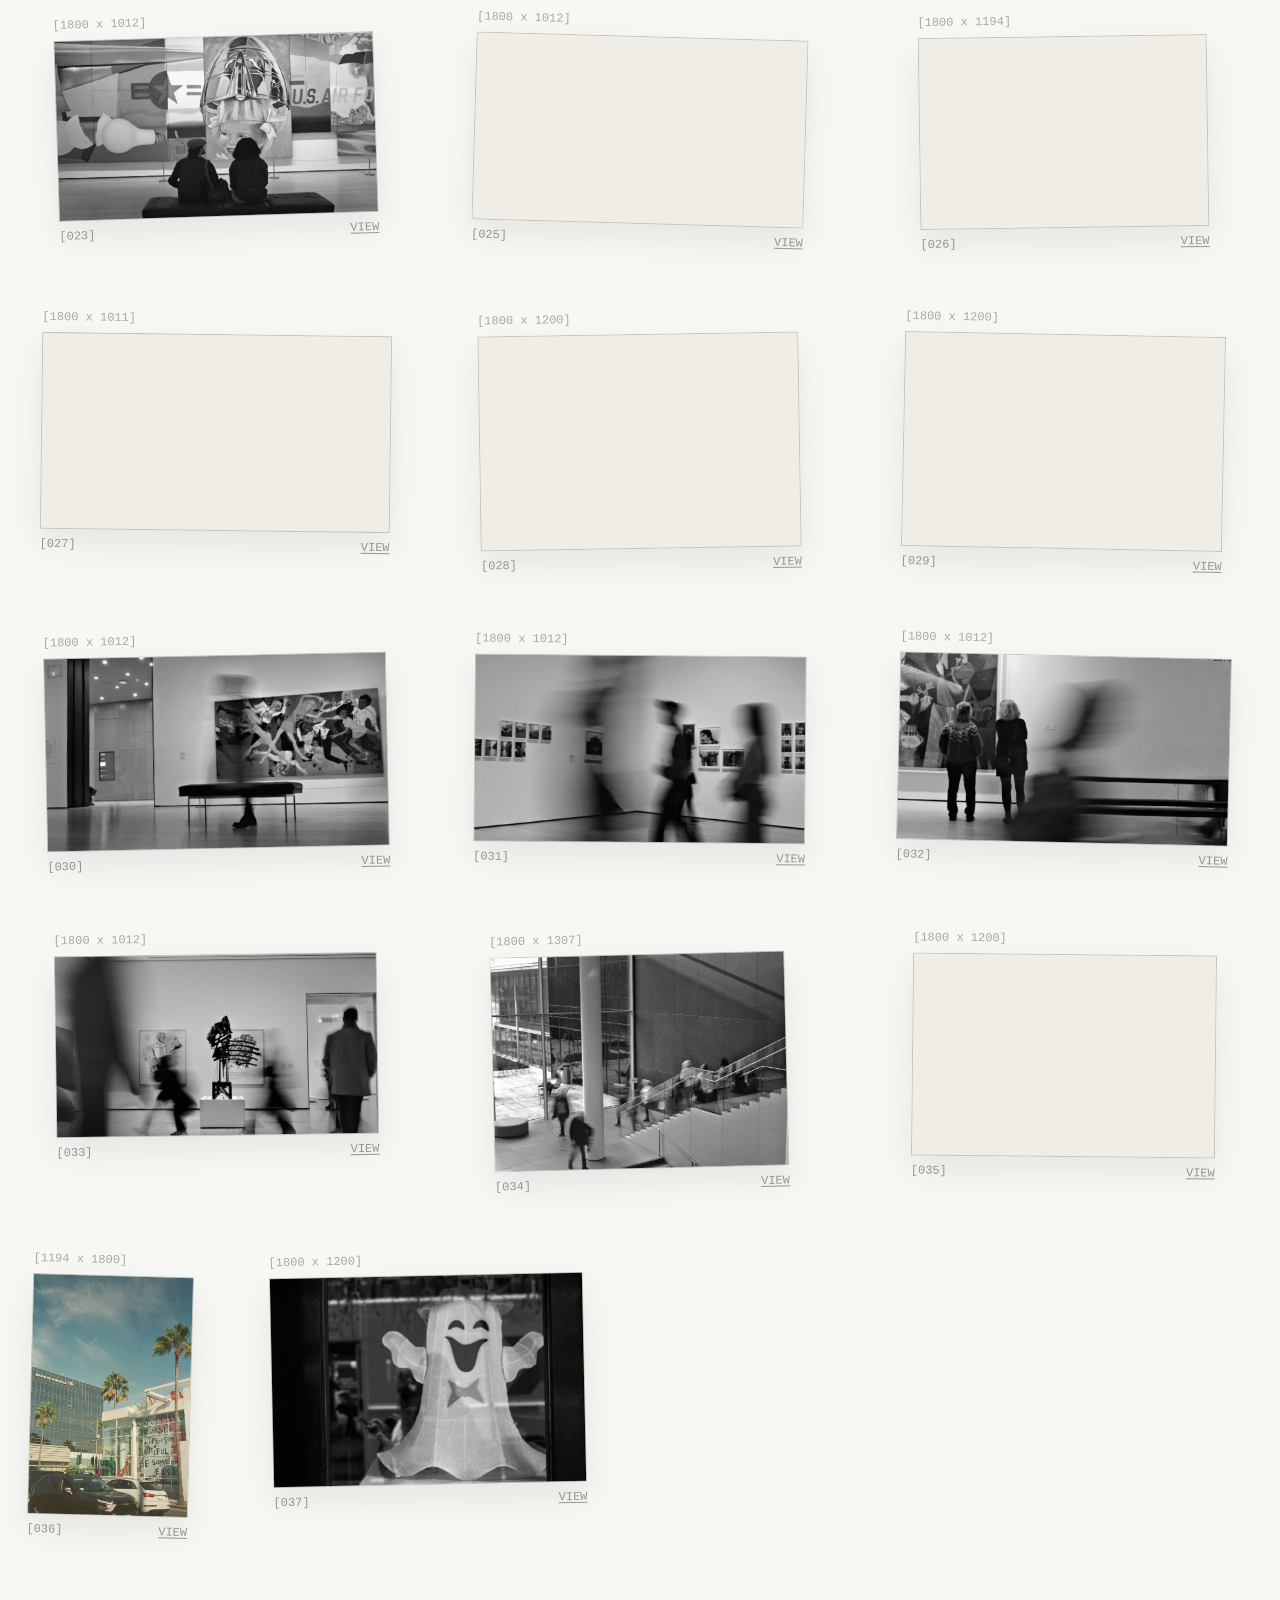
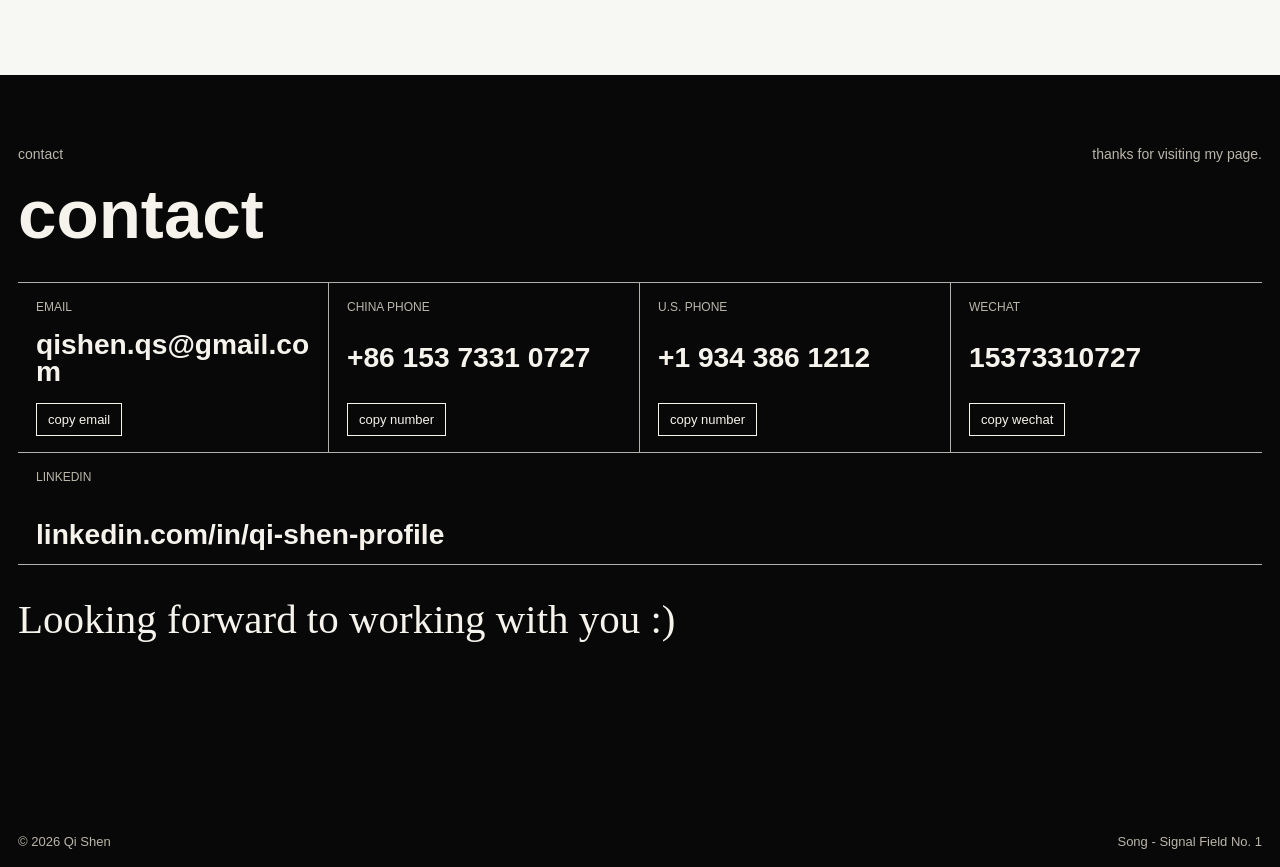
==== commit 71b4fb1e: "Embed Mealog demo in portfolio" ====
--- a/index.html
+++ b/index.html
@@ -8,7 +8,7 @@
       name="description"
       content="Qi Shen's portfolio across user insight, content systems, AI workflows, growth experiments, and digital operations."
     >
-    <link rel="stylesheet" href="./styles.css?v=40">
+    <link rel="stylesheet" href="./styles.css?v=41">
     <script>
       /* Set the stored language before first paint so returning visitors never see a flash. */
       (function () {
@@ -416,6 +416,13 @@
             <a href="./assets/mealog-idea-deck.pdf" download>download idea deck</a>
           </div>
           <div class="mealog-showcase">
+            <article class="mealog-live-demo" aria-label="Embedded Mealog interactive app demo">
+              <div class="mealog-live-demo-bar">
+                <span>interactive app demo</span>
+                <a href="./mealog-demo/demo.html" target="_blank" rel="noopener">open full screen</a>
+              </div>
+              <iframe src="./mealog-demo/demo.html" title="Mealog interactive app demo" loading="lazy"></iframe>
+            </article>
             <figure class="mealog-frame is-large">
               <img src="./assets/mealog-deck-1-clean.png" alt="Mealog concept deck cover">
               <figcaption>Origin: everyday meal photos become quiet stories.</figcaption>
--- a/styles.css
+++ b/styles.css
@@ -1221,6 +1221,43 @@
   display: grid;
   grid-template-columns: repeat(2, minmax(0, 1fr));
   gap: 18px;
+}
+
+.mealog-live-demo {
+  grid-column: 1 / -1;
+  overflow: hidden;
+  border: 1px solid var(--ink);
+  background: #101010;
+  box-shadow: 10px 10px 0 var(--ink);
+}
+
+.mealog-live-demo-bar {
+  display: flex;
+  align-items: center;
+  justify-content: space-between;
+  gap: 18px;
+  padding: 12px 14px;
+  border-bottom: 1px solid rgba(246, 243, 236, 0.22);
+  color: #f6f3ec;
+  font-size: 14px;
+  font-weight: 700;
+  line-height: 1;
+  text-transform: lowercase;
+}
+
+.mealog-live-demo-bar a {
+  padding-bottom: 3px;
+  border-bottom: 1px solid currentColor;
+  color: #f6f3ec;
+}
+
+.mealog-live-demo iframe {
+  display: block;
+  width: 100%;
+  height: min(78vh, 760px);
+  min-height: 640px;
+  border: 0;
+  background: #f6f3ec;
 }
 
 .mealog-frame,
@@ -2925,6 +2962,10 @@
     grid-template-columns: 1fr;
   }
 
+  .mealog-live-demo iframe {
+    min-height: 700px;
+  }
+
   .mealog-frame.is-large {
     grid-row: auto;
   }
@@ -3503,6 +3544,20 @@
     align-items: flex-start;
     flex-direction: column;
     gap: 10px;
+  }
+
+  .mealog-live-demo {
+    box-shadow: 6px 6px 0 var(--ink);
+  }
+
+  .mealog-live-demo-bar {
+    align-items: flex-start;
+    flex-direction: column;
+    gap: 10px;
+  }
+
+  .mealog-live-demo iframe {
+    min-height: 760px;
   }
 
   .mealog-frame figcaption {
